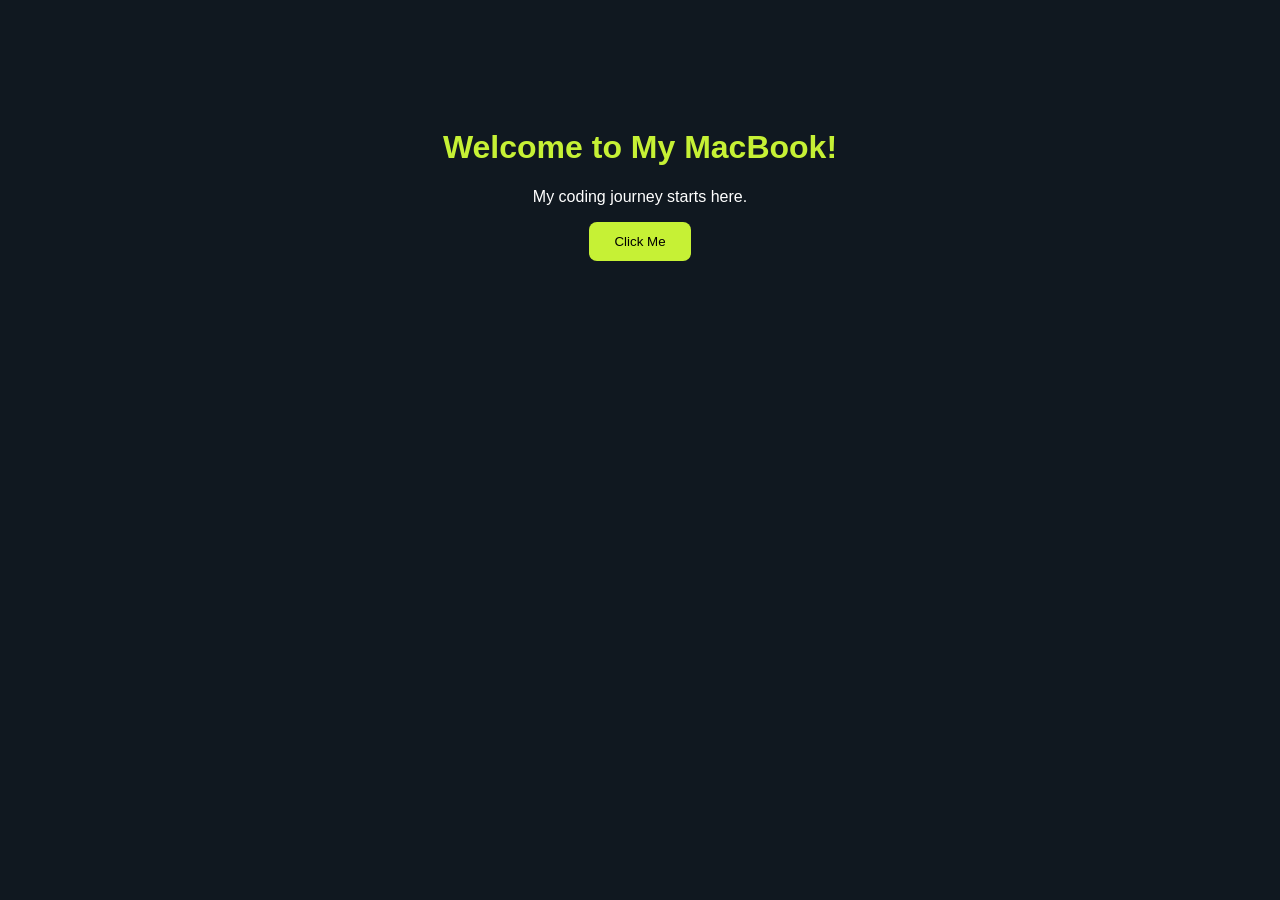
==== index.html @ 46c28837 "initial commit" ====
<!DOCTYPE html>
<html lang="en">
<head>
    <meta charset="UTF-8">
    <meta name="viewport" content="width=device-width, initial-scale=1.0">
    <title>My First Website</title>
    <link rel="stylesheet" href="style.css">
</head>
<body>

    <h1>Welcome to My MacBook!</h1>
    <p>My coding journey starts here.</p>

    <button onclick="showMessage()">Click Me</button>

    <script src="script.js"></script>
</body>
</html>
---- style.css ----
body {
    background-color: #101820;
    color: white;
    text-align: center;
    font-family: Arial, sans-serif;
    padding-top: 100px;
}

h1 {
    color: #C6F135;
}

button {
    background: #C6F135;
    padding: 12px 25px;
    border: none;
    border-radius: 8px;
    cursor: pointer;
}
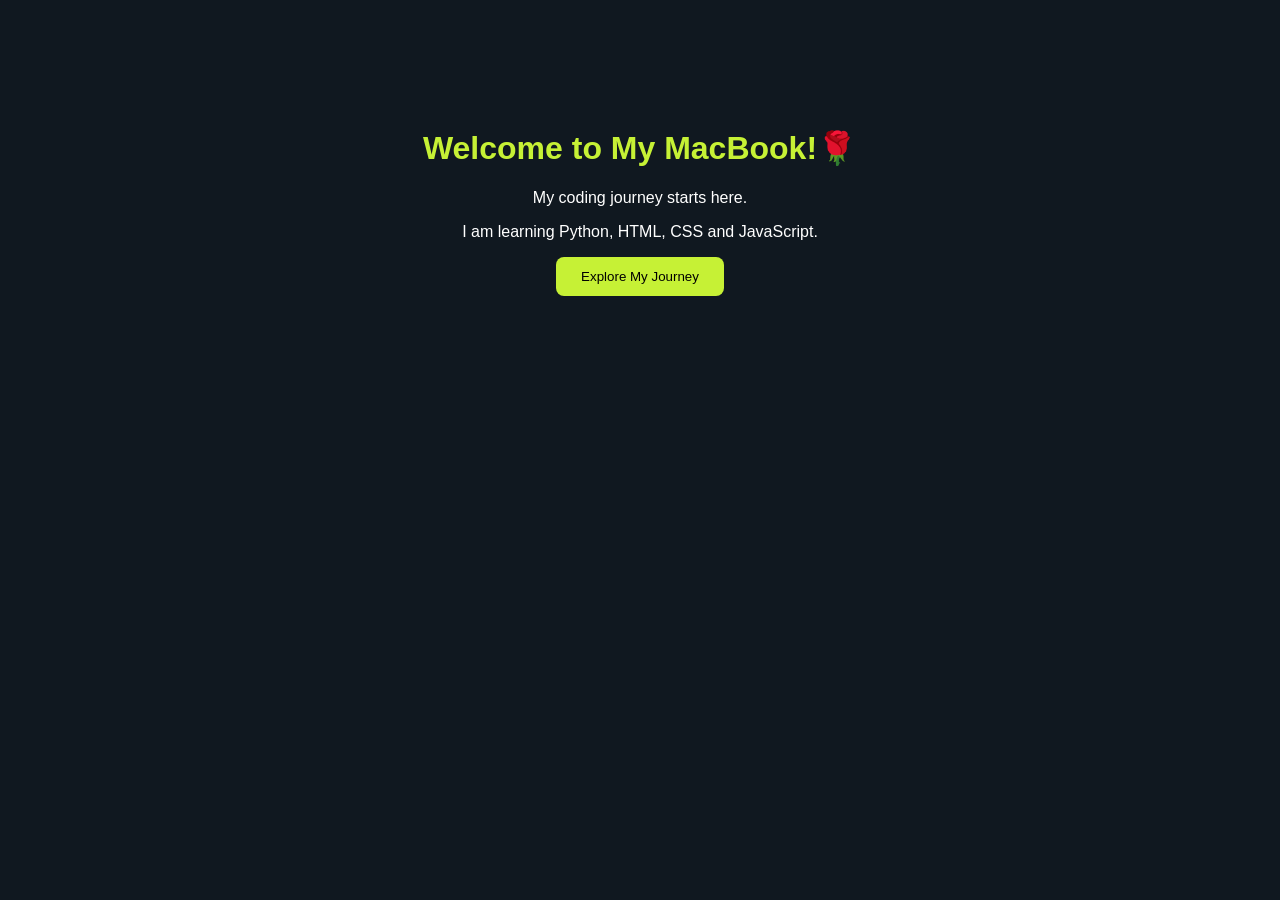
==== commit 2055ba85: "Updated my first website" ====
--- a/index.html
+++ b/index.html
@@ -8,10 +8,10 @@
 </head>
 <body>
 
-    <h1>Welcome to My MacBook!</h1>
+    <h1>Welcome to My MacBook!🌹</h1>
     <p>My coding journey starts here.</p>
-
-    <button onclick="showMessage()">Click Me</button>
+    <p>I am learning Python, HTML, CSS and JavaScript.</p>
+    <button onclick="showMessage()">Explore My Journey</button>
 
     <script src="script.js"></script>
 </body>
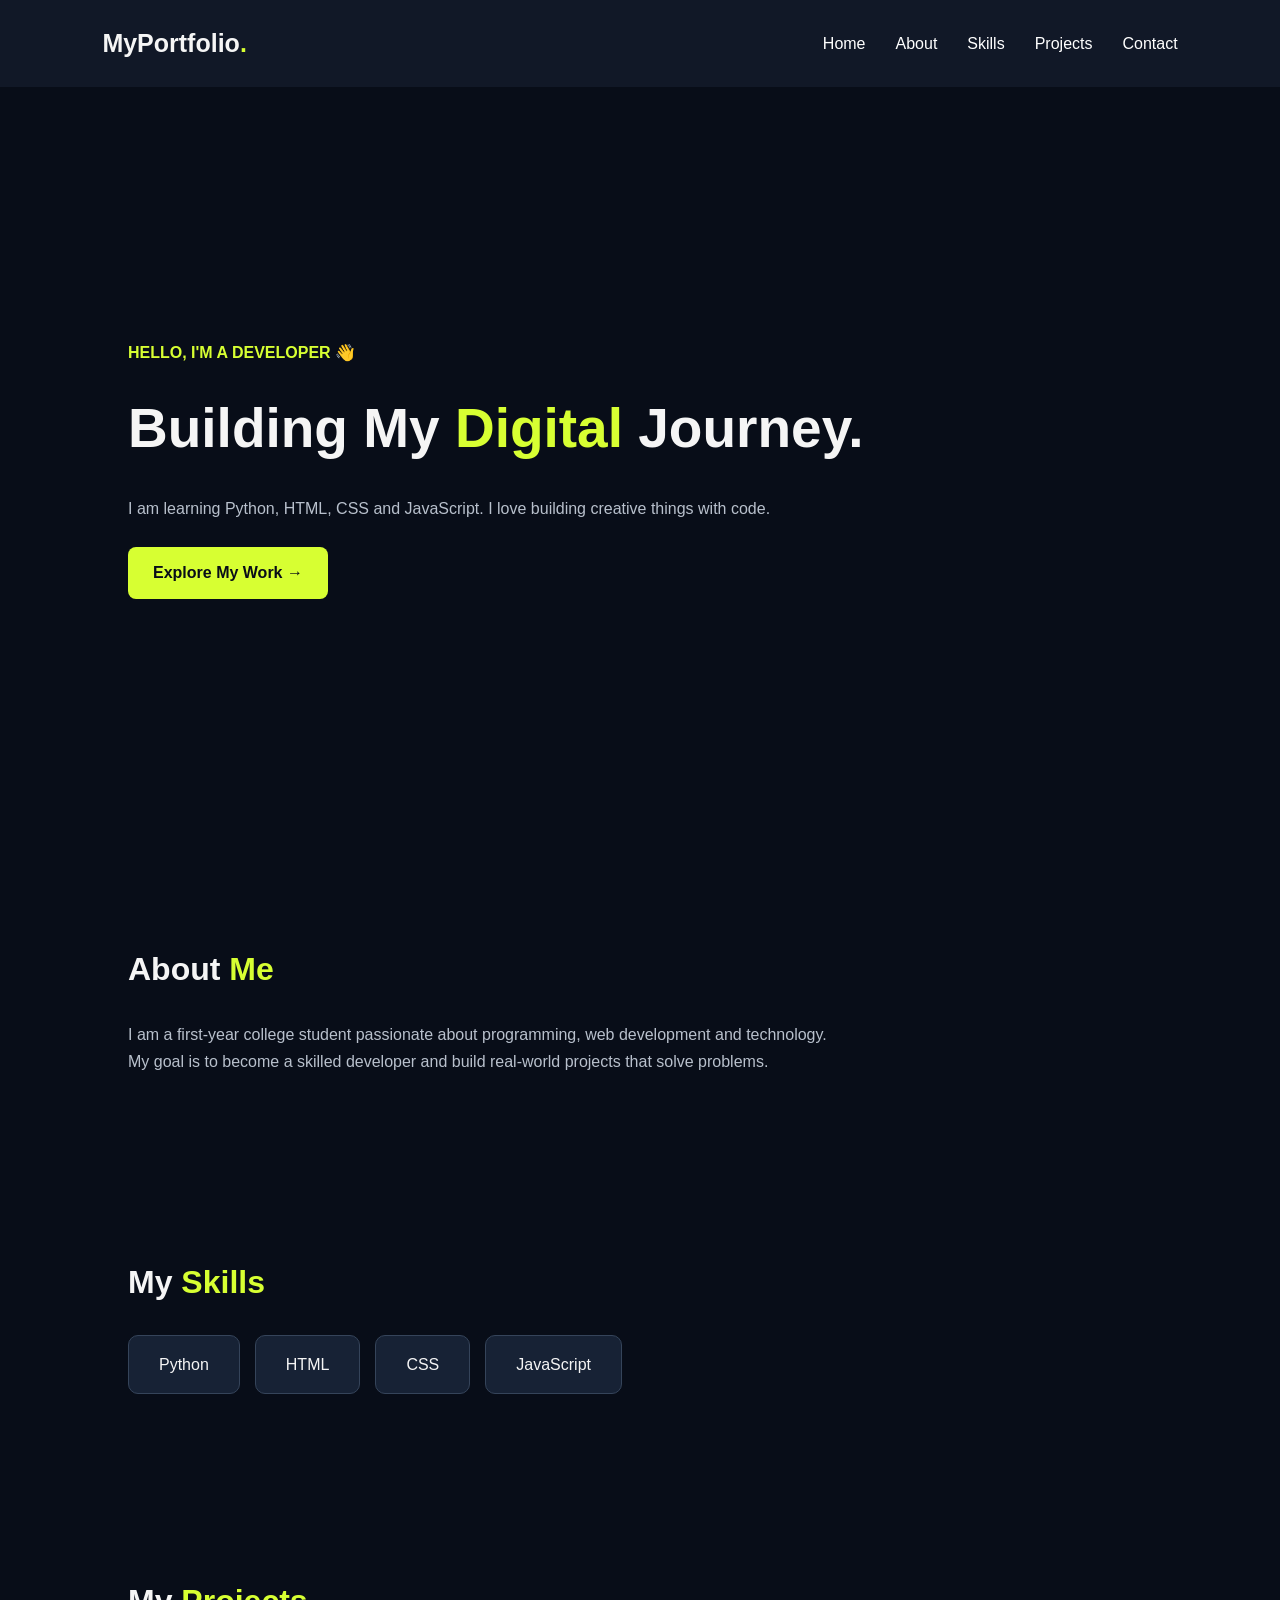
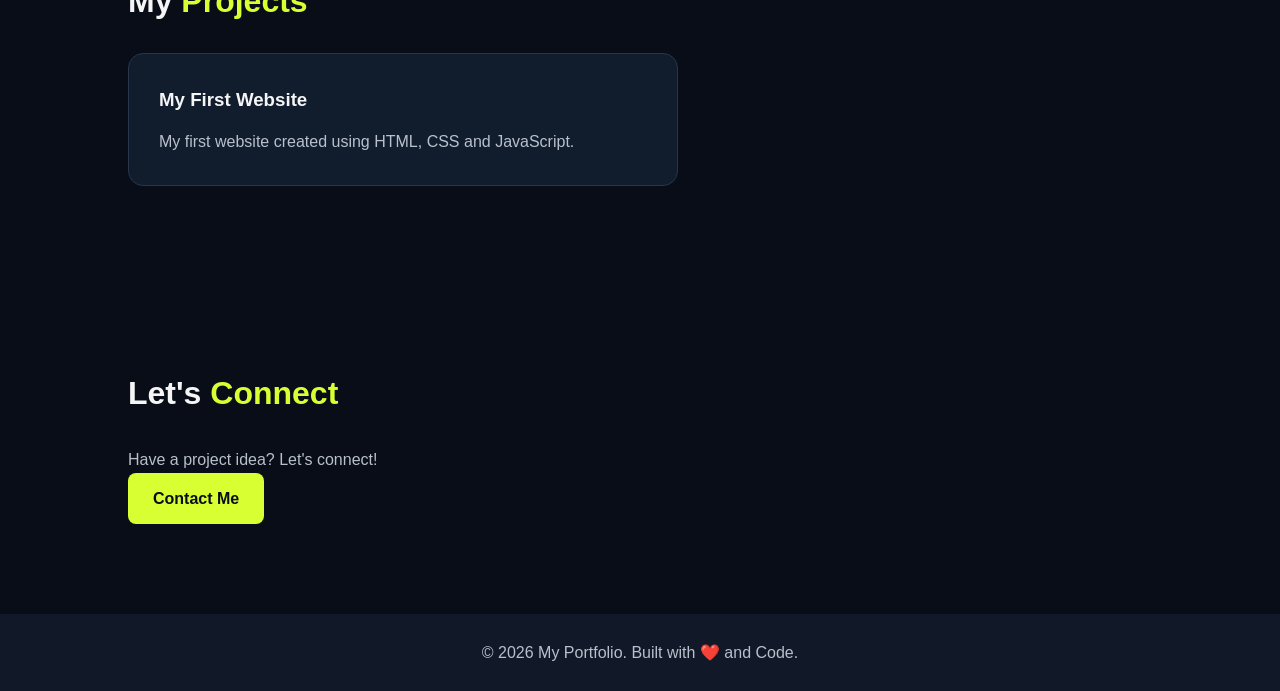
==== commit 094a36fb: "Updated About section" ====
--- a/index.html
+++ b/index.html
@@ -1,18 +1,147 @@
 <!DOCTYPE html>
+
 <html lang="en">
+
 <head>
+
     <meta charset="UTF-8">
+
     <meta name="viewport" content="width=device-width, initial-scale=1.0">
-    <title>My First Website</title>
+
+    <title>My Developer Portfolio</title>
+
     <link rel="stylesheet" href="style.css">
+
 </head>
+
 <body>
 
-    <h1>Welcome to My MacBook!🌹</h1>
-    <p>My coding journey starts here.</p>
-    <p>I am learning Python, HTML, CSS and JavaScript.</p>
-    <button onclick="showMessage()">Explore My Journey</button>
+    <!-- Navbar -->
+
+    <nav class="navbar">
+
+        <div class="logo">MyPortfolio<span>.</span></div>
+
+        <ul class="nav-links">
+
+            <li><a href="#home">Home</a></li>
+
+            <li><a href="#about">About</a></li>
+
+            <li><a href="#skills">Skills</a></li>
+
+            <li><a href="#projects">Projects</a></li>
+
+            <li><a href="#contact">Contact</a></li>
+
+        </ul>
+
+    </nav>
+
+    <!-- Hero Section -->
+
+    <section id="home" class="hero">
+
+        <p class="intro">HELLO, I'M A DEVELOPER 👋</p>
+
+        <h1>
+
+            Building My <span>Digital</span> Journey.
+
+        </h1>
+
+        <p class="description">
+
+            I am learning Python, HTML, CSS and JavaScript.
+
+            I love building creative things with code.
+
+        </p>
+
+        <a href="#projects" class="btn">
+
+            Explore My Work →
+
+        </a>
+
+    </section>
+
+    <!-- About Section -->
+
+    <section id="about" class="section">
+
+        <h2>About <span>Me</span></h2>
+
+    <p>
+    I am a first-year college student passionate about
+    programming, web development and technology.
+
+    My goal is to become a skilled developer and build
+    real-world projects that solve problems.
+    </p>
+
+    </section>
+
+    <!-- Skills Section -->
+
+    <section id="skills" class="section">
+
+        <h2>My <span>Skills</span></h2>
+
+        <div class="skills">
+
+            <div>Python</div>
+
+            <div>HTML</div>
+
+            <div>CSS</div>
+
+            <div>JavaScript</div>
+
+        </div>
+
+    </section>
+
+    <!-- Projects Section -->
+
+    <section id="projects" class="section">
+
+        <h2>My <span>Projects</span></h2>
+
+        <div class="project-card">
+
+            <h3>My First Website</h3>
+
+            <p>My first website created using HTML, CSS and JavaScript.</p>
+
+        </div>
+
+    </section>
+
+    <!-- Contact Section -->
+
+    <section id="contact" class="section">
+
+        <h2>Let's <span>Connect</span></h2>
+
+        <p>Have a project idea? Let's connect!</p>
+
+        <a href="mailto:your-email@example.com" class="btn">
+
+            Contact Me
+
+        </a>
+
+    </section>
+
+    <footer>
+
+        <p>©️ 2026 My Portfolio. Built with ❤️ and Code.</p>
+
+    </footer>
 
     <script src="script.js"></script>
+
 </body>
+
 </html>
--- a/style.css
+++ b/style.css
@@ -1,19 +1,186 @@
-body {
-    background-color: #101820;
-    color: white;
-    text-align: center;
-    font-family: Arial, sans-serif;
-    padding-top: 100px;
+/* ===== BASIC RESET ===== */
+* {
+    margin: 0;
+    padding: 0;
+    box-sizing: border-box;
+    scroll-behavior: smooth;
 }
 
-h1 {
-    color: #C6F135;
+body {
+    font-family: Arial, sans-serif;
+    background: #080d18;
+    color: #f5f5f5;
+    line-height: 1.7;
 }
 
-button {
-    background: #C6F135;
+/* ===== NAVBAR ===== */
+.navbar {
+    display: flex;
+    justify-content: space-between;
+    align-items: center;
+    padding: 22px 8%;
+    background: #111827;
+    position: sticky;
+    top: 0;
+    z-index: 100;
+}
+
+.logo {
+    font-size: 25px;
+    font-weight: bold;
+}
+
+.logo span,
+h2 span,
+.hero h1 span {
+    color: #d7ff32;
+}
+
+.nav-links {
+    display: flex;
+    gap: 30px;
+    list-style: none;
+}
+
+.nav-links a {
+    color: white;
+    text-decoration: none;
+    transition: 0.3s;
+}
+
+.nav-links a:hover {
+    color: #d7ff32;
+}
+
+/* ===== HERO SECTION ===== */
+.hero {
+    min-height: 85vh;
+    display: flex;
+    flex-direction: column;
+    justify-content: center;
+    align-items: flex-start;
+    padding: 80px 10%;
+}
+
+.intro {
+    color: #d7ff32;
+    font-weight: bold;
+    margin-bottom: 15px;
+}
+
+.hero h1 {
+    font-size: 55px;
+    margin-bottom: 20px;
+}
+
+.description {
+    max-width: 650px;
+    color: #b8c0cc;
+    margin-bottom: 25px;
+}
+
+/* ===== BUTTON ===== */
+.btn {
+    display: inline-block;
+    background: #d7ff32;
+    color: #080d18;
     padding: 12px 25px;
-    border: none;
     border-radius: 8px;
-    cursor: pointer;
+    text-decoration: none;
+    font-weight: bold;
+    transition: 0.3s;
+}
+
+.btn:hover {
+    transform: translateY(-4px);
+    box-shadow: 0 5px 20px #d7ff3255;
+}
+
+/* ===== COMMON SECTIONS ===== */
+.section {
+    padding: 90px 10%;
+}
+
+.section h2 {
+    font-size: 32px;
+    margin-bottom: 25px;
+}
+
+.section p {
+    color: #b8c0cc;
+    max-width: 700px;
+}
+
+/* ===== SKILLS ===== */
+.skills {
+    display: flex;
+    flex-wrap: wrap;
+    gap: 15px;
+}
+
+.skills div {
+    background: #172235;
+    border: 1px solid #35445a;
+    padding: 15px 30px;
+    border-radius: 10px;
+    transition: 0.3s;
+}
+
+.skills div:hover {
+    border-color: #d7ff32;
+    transform: translateY(-5px);
+}
+
+/* ===== PROJECTS ===== */
+.project-card {
+    background: #111c2d;
+    border: 1px solid #27364a;
+    padding: 30px;
+    border-radius: 15px;
+    max-width: 550px;
+    transition: 0.3s;
+}
+
+.project-card:hover {
+    transform: translateY(-7px);
+    border-color: #d7ff32;
+}
+
+.project-card h3 {
+    margin-bottom: 12px;
+}
+
+/* ===== FOOTER ===== */
+footer {
+    text-align: center;
+    padding: 25px;
+    background: #111827;
+    color: #b8c0cc;
+}
+
+/* ===== RESPONSIVE DESIGN ===== */
+@media (max-width: 768px) {
+
+    .navbar {
+        flex-direction: column;
+        gap: 15px;
+    }
+
+    .nav-links {
+        gap: 15px;
+        flex-wrap: wrap;
+        justify-content: center;
+    }
+
+    .hero {
+        min-height: 70vh;
+    }
+
+    .hero h1 {
+        font-size: 36px;
+    }
+
+    .section {
+        padding: 60px 7%;
+    }
 }
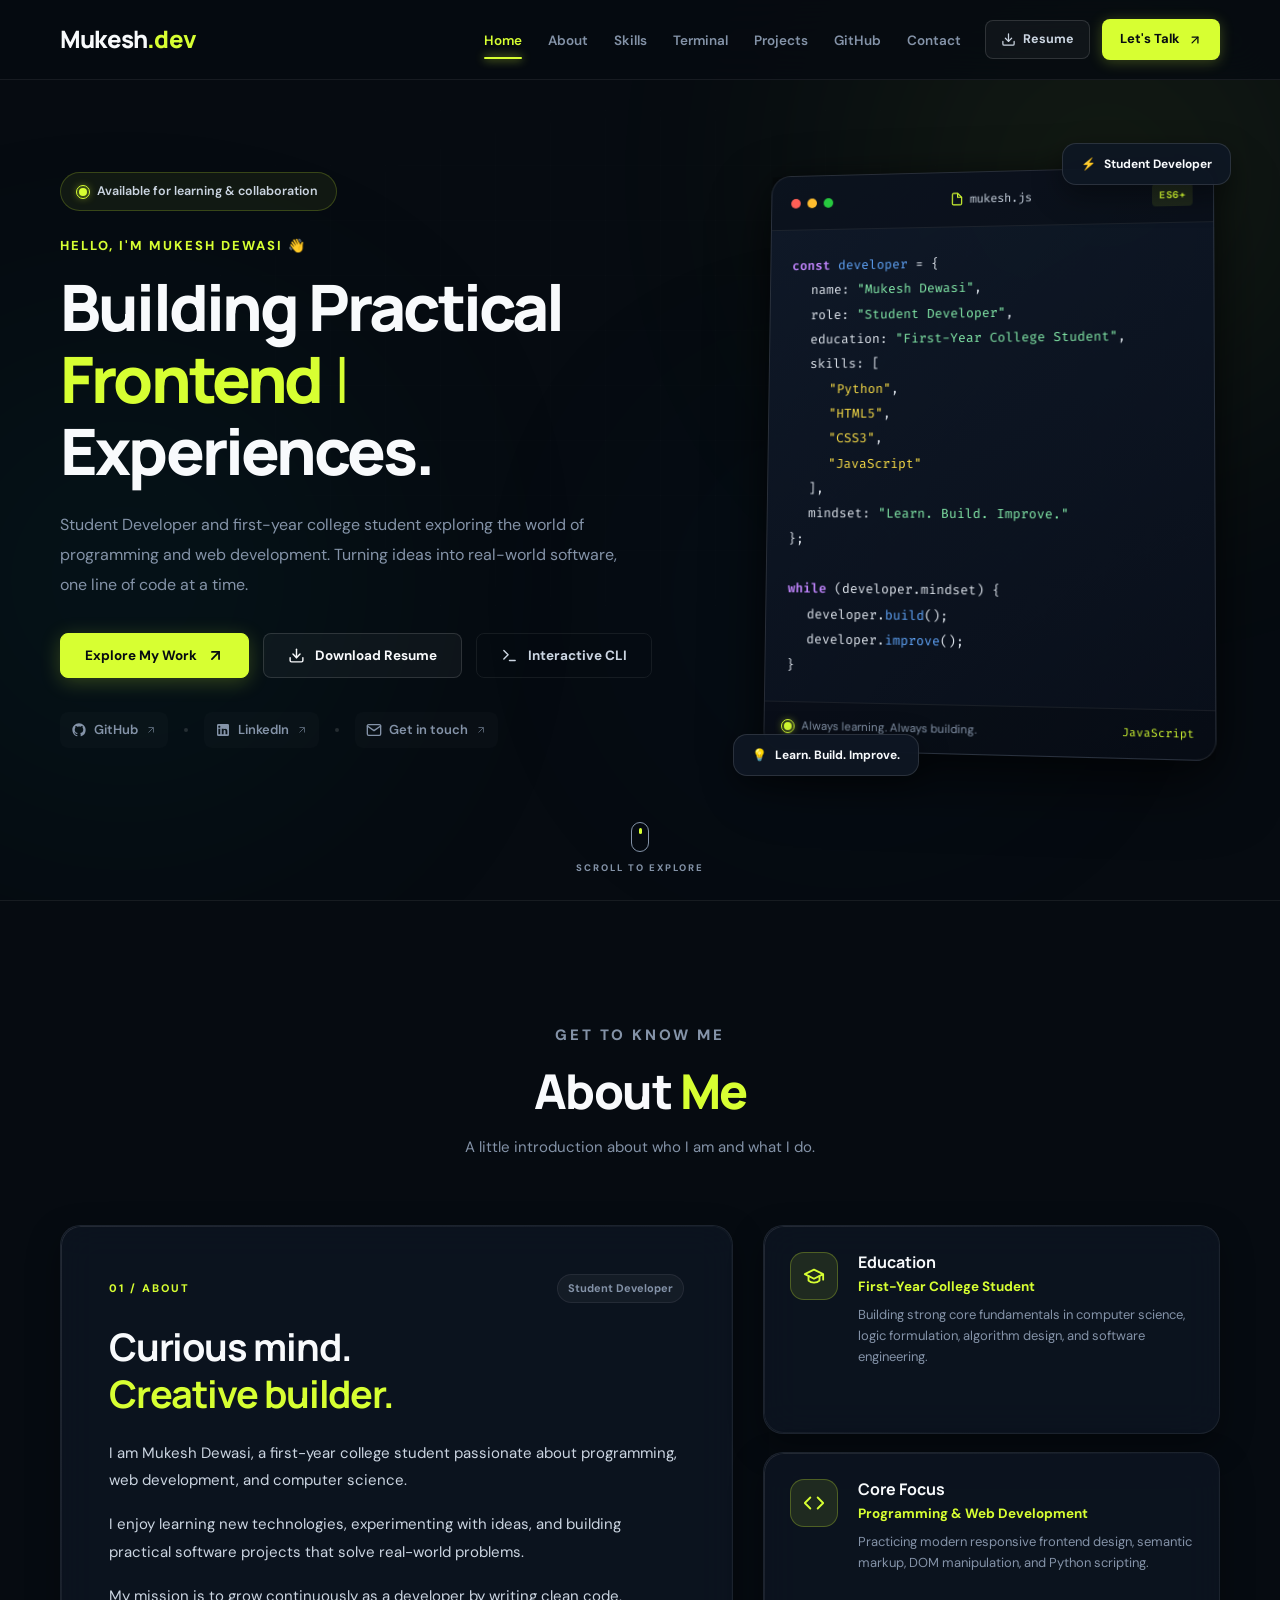
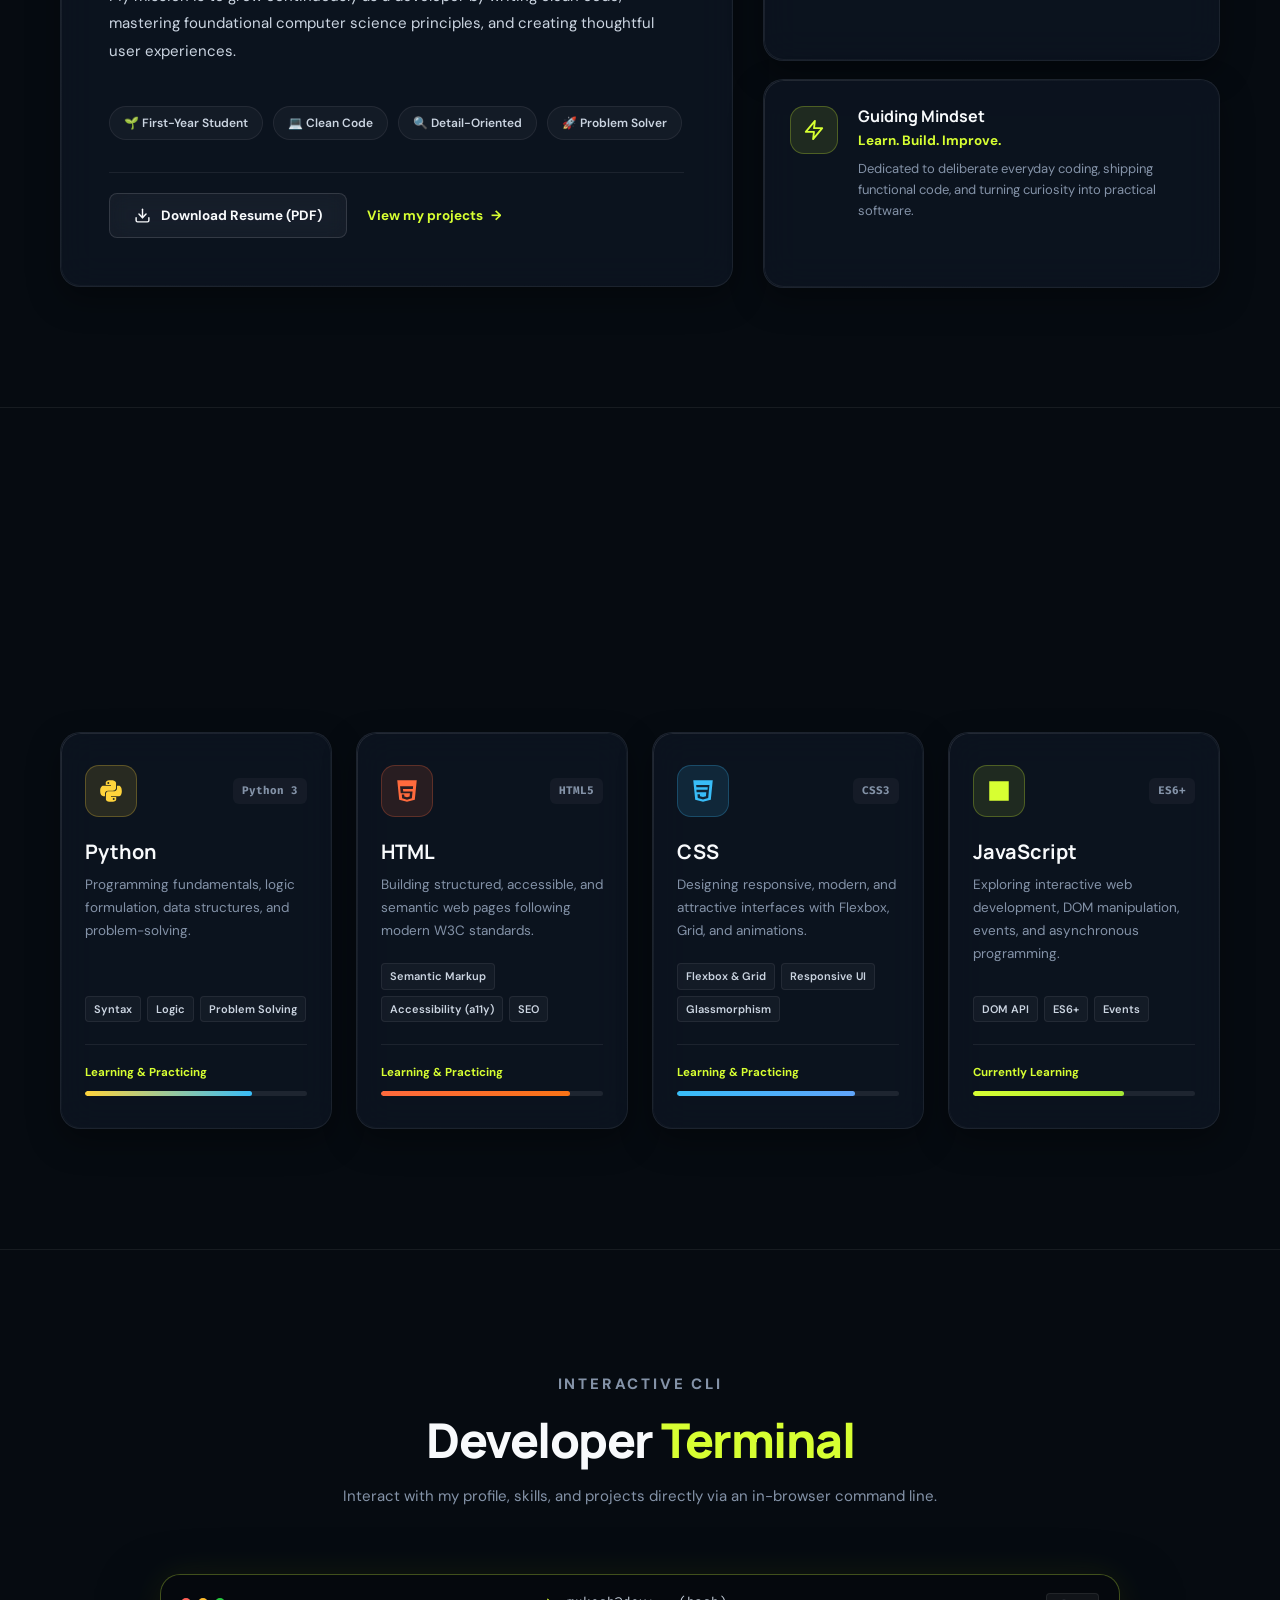
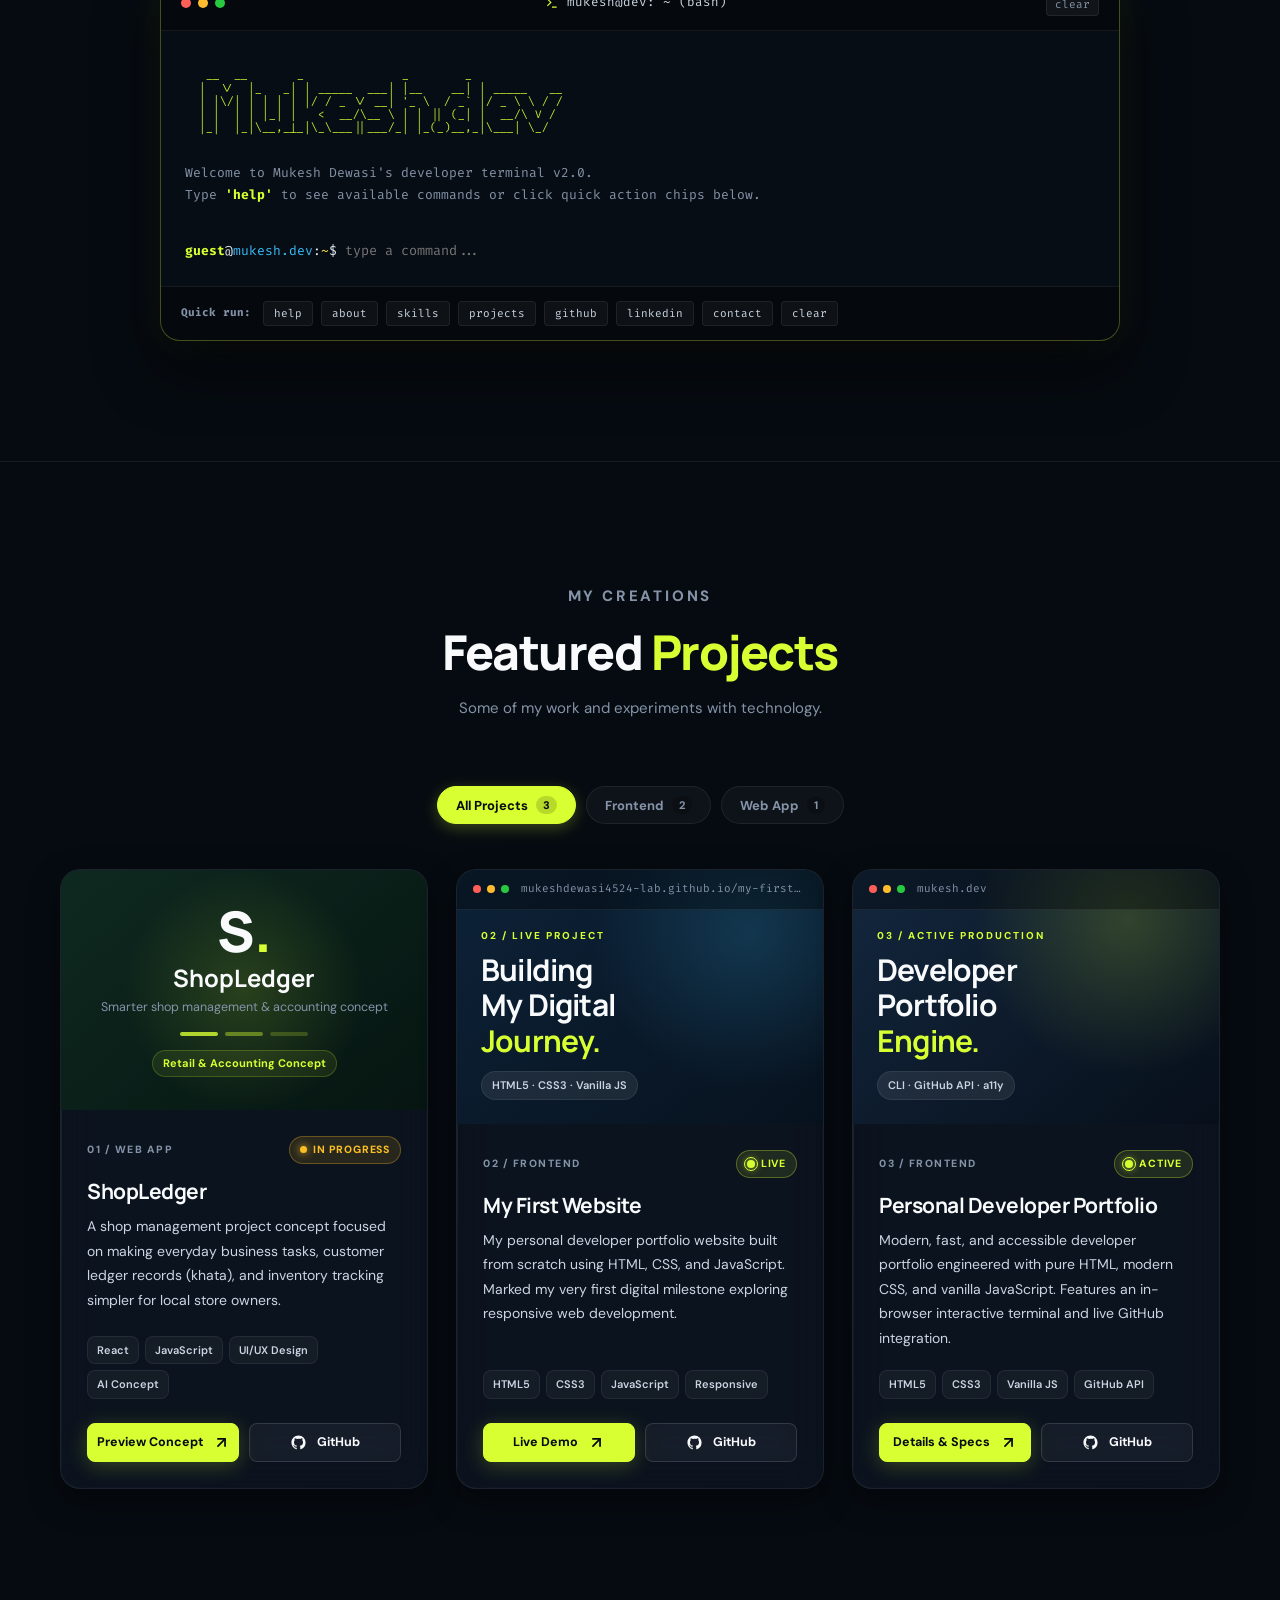
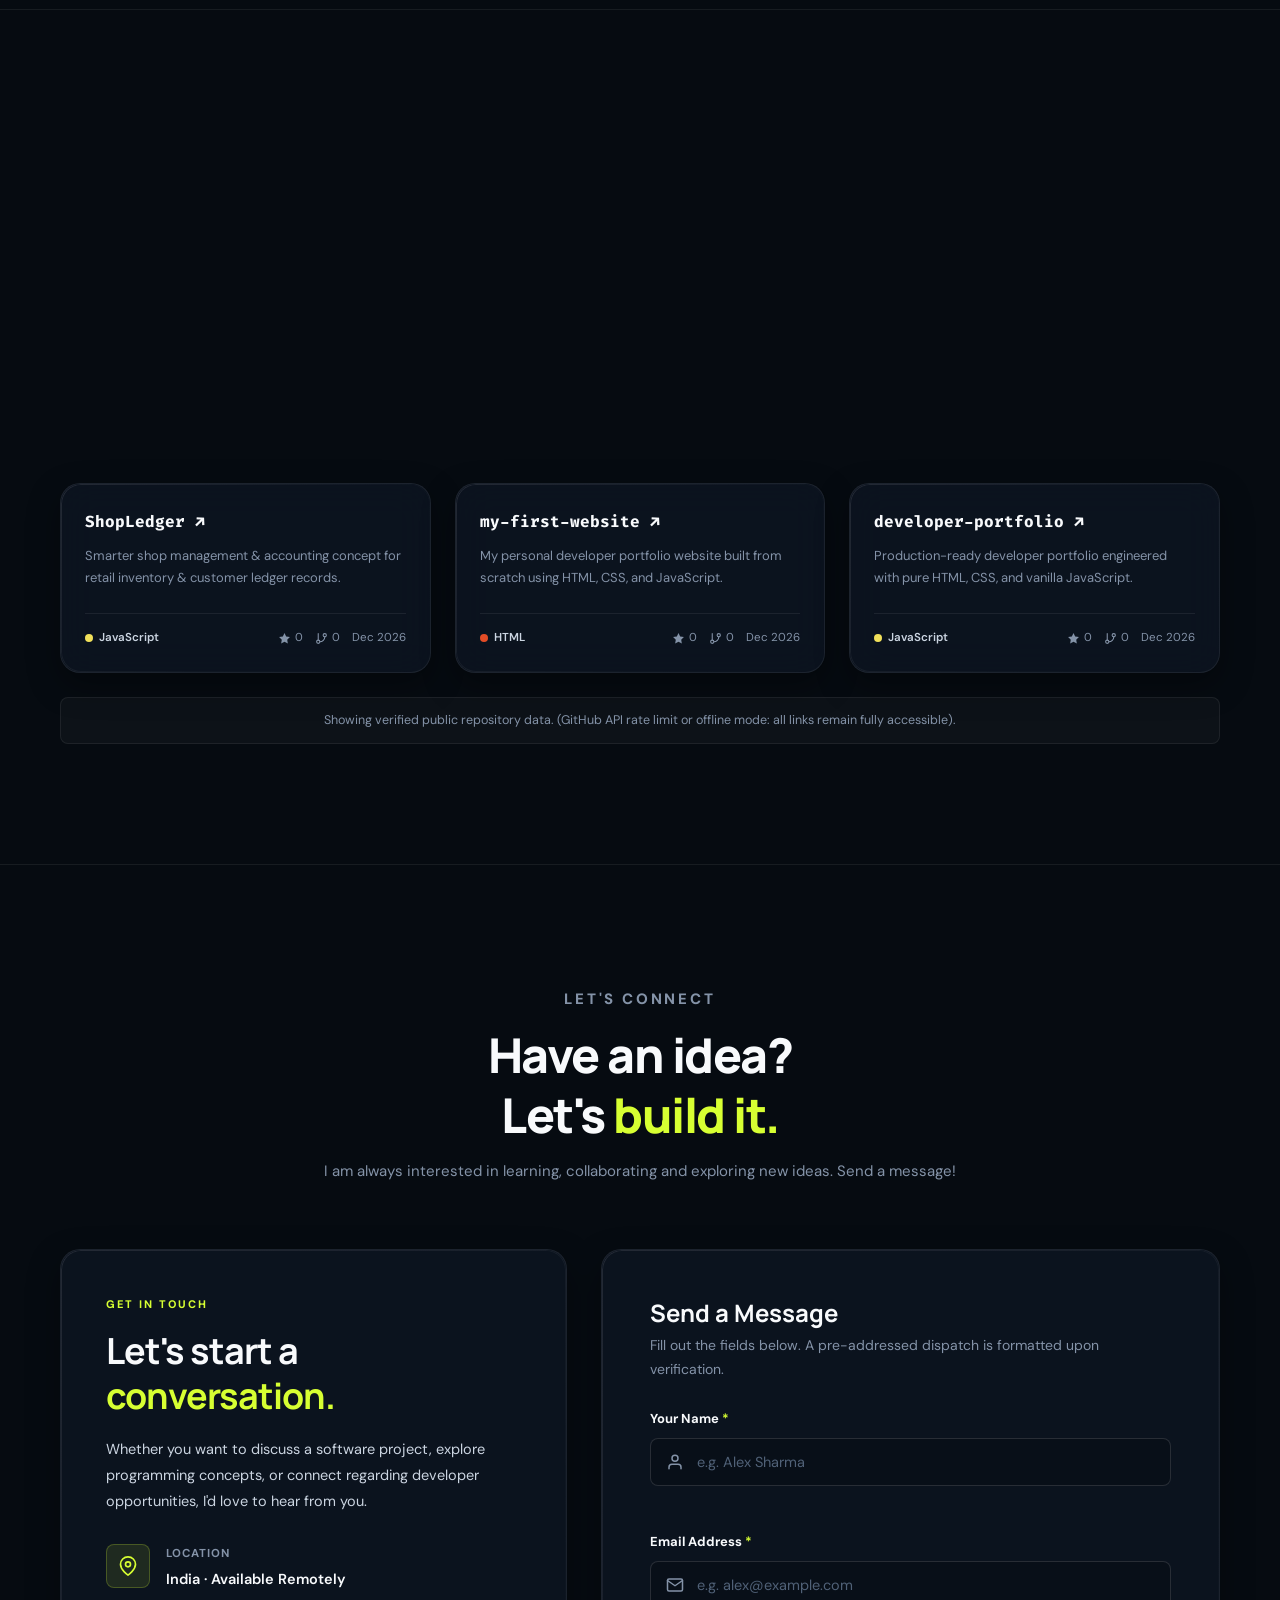
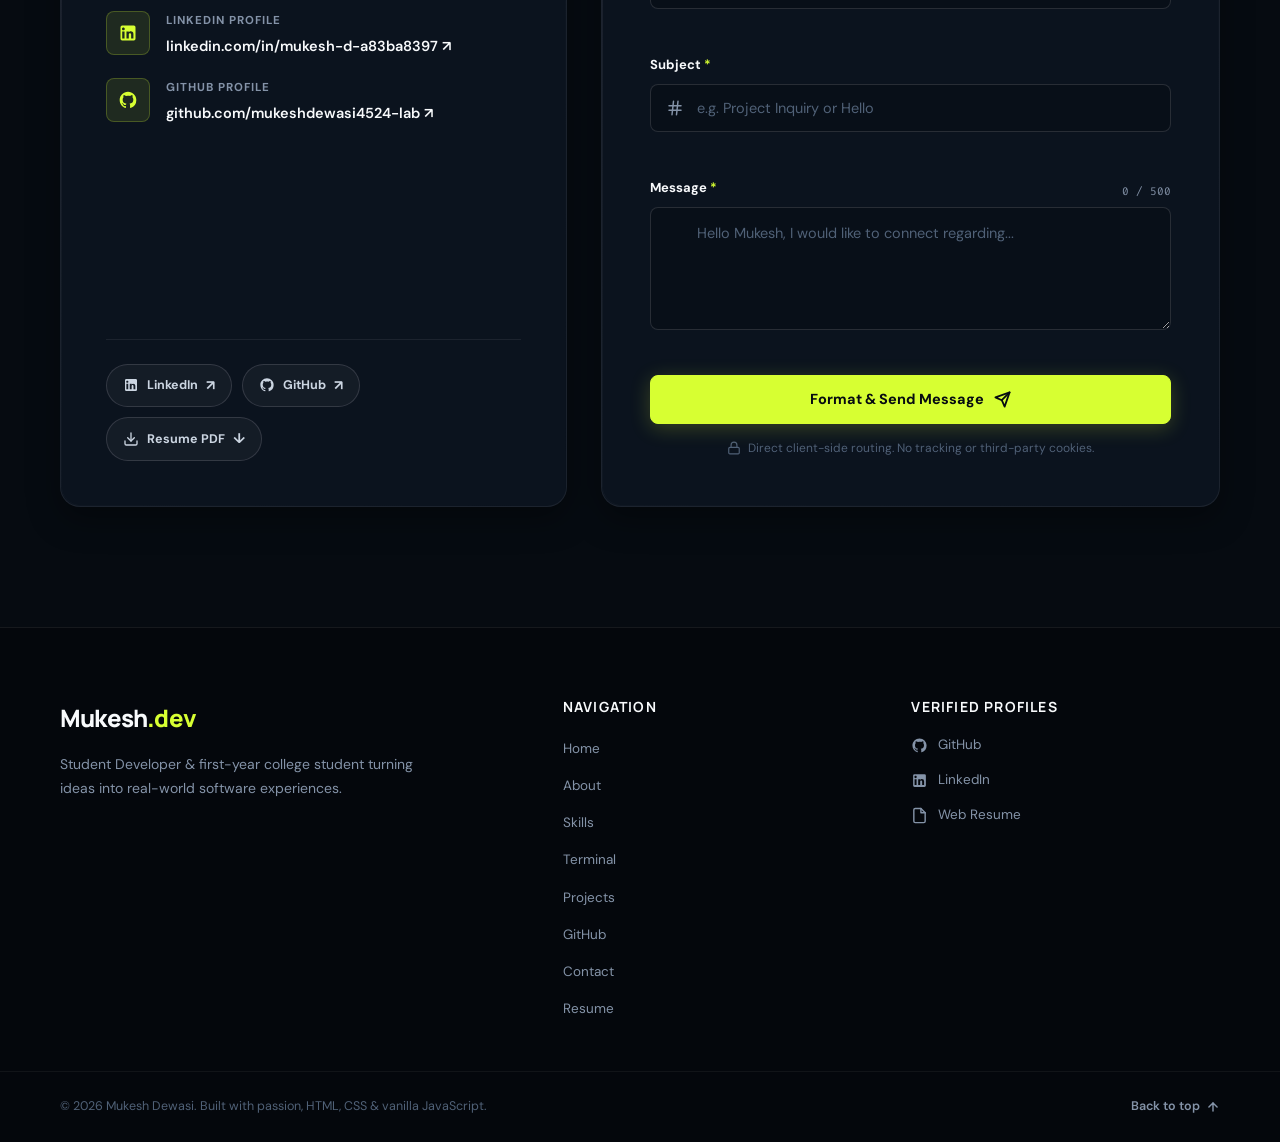
==== commit 543ee830: "Updated portfolio website" ====
--- a/index.html
+++ b/index.html
@@ -1,147 +1,1226 @@
 <!DOCTYPE html>
-
 <html lang="en">
-
 <head>
-
     <meta charset="UTF-8">
-
     <meta name="viewport" content="width=device-width, initial-scale=1.0">
 
-    <title>My Developer Portfolio</title>
-
+    <!-- SEO & Metadata -->
+    <title>Mukesh Dewasi | Student Developer Portfolio</title>
+    <meta name="description" content="Personal developer portfolio of Mukesh Dewasi - Student Developer & first-year college student building modern web applications with Python, HTML, CSS, and JavaScript.">
+    <meta name="keywords" content="Mukesh Dewasi, Student Developer, web developer, portfolio, Python, JavaScript, CSS, HTML, ShopLedger, frontend developer">
+    <meta name="author" content="Mukesh Dewasi">
+    <meta name="robots" content="index, follow">
+    <meta name="theme-color" content="#060b11">
+
+    <!-- Open Graph / Social Sharing -->
+    <meta property="og:type" content="website">
+    <meta property="og:url" content="https://mukeshdewasi4524-lab.github.io/my-first-website/">
+    <meta property="og:title" content="Mukesh Dewasi | Student Developer Portfolio">
+    <meta property="og:description" content="Student Developer & first-year college student exploring computer science and web development. Explore interactive terminal, projects, and skills.">
+    <meta property="og:site_name" content="Mukesh Dewasi Portfolio">
+
+    <!-- Twitter Card -->
+    <meta name="twitter:card" content="summary_large_image">
+    <meta name="twitter:title" content="Mukesh Dewasi | Student Developer Portfolio">
+    <meta name="twitter:description" content="Student Developer & first-year college student exploring computer science and web development. Explore interactive terminal, projects, and skills.">
+
+    <!-- Crisp SVG Terminal Favicon -->
+    <link rel="icon" type="image/svg+xml" href="data:image/svg+xml,%3Csvg xmlns='http://www.w3.org/2000/svg' viewBox='0 0 32 32'%3E%3Crect width='32' height='32' rx='8' fill='%23060b11'/%3E%3Cpath d='M9 11l5 5-5 5M16 21h7' stroke='%23d7ff32' stroke-width='2.5' stroke-linecap='round' stroke-linejoin='round'/%3E%3C/svg%3E">
+
+    <!-- Google Fonts: Manrope (Headings), DM Sans (Body), Fira Code (Terminal & Code) -->
+    <link rel="preconnect" href="https://fonts.googleapis.com">
+    <link rel="preconnect" href="https://fonts.gstatic.com" crossorigin>
+    <link href="https://fonts.googleapis.com/css2?family=DM+Sans:ital,opsz,wght@0,9..40,300;0,9..40,400;0,9..40,500;0,9..40,600;0,9..40,700;1,9..40,400&family=Fira+Code:wght@400;500;600&family=Manrope:wght@400;500;600;700;800&display=swap" rel="stylesheet">
+
+    <!-- Main Stylesheet -->
     <link rel="stylesheet" href="style.css">
-
 </head>
 
 <body>
-
-    <!-- Navbar -->
-
-    <nav class="navbar">
-
-        <div class="logo">MyPortfolio<span>.</span></div>
-
-        <ul class="nav-links">
-
-            <li><a href="#home">Home</a></li>
-
-            <li><a href="#about">About</a></li>
-
-            <li><a href="#skills">Skills</a></li>
-
-            <li><a href="#projects">Projects</a></li>
-
-            <li><a href="#contact">Contact</a></li>
-
-        </ul>
-
-    </nav>
-
-    <!-- Hero Section -->
-
-    <section id="home" class="hero">
-
-        <p class="intro">HELLO, I'M A DEVELOPER 👋</p>
-
-        <h1>
-
-            Building My <span>Digital</span> Journey.
-
-        </h1>
-
-        <p class="description">
-
-            I am learning Python, HTML, CSS and JavaScript.
-
-            I love building creative things with code.
-
-        </p>
-
-        <a href="#projects" class="btn">
-
-            Explore My Work →
-
-        </a>
-
-    </section>
-
-    <!-- About Section -->
-
-    <section id="about" class="section">
-
-        <h2>About <span>Me</span></h2>
-
-    <p>
-    I am a first-year college student passionate about
-    programming, web development and technology.
-
-    My goal is to become a skilled developer and build
-    real-world projects that solve problems.
-    </p>
-
-    </section>
-
-    <!-- Skills Section -->
-
-    <section id="skills" class="section">
-
-        <h2>My <span>Skills</span></h2>
-
-        <div class="skills">
-
-            <div>Python</div>
-
-            <div>HTML</div>
-
-            <div>CSS</div>
-
-            <div>JavaScript</div>
-
+    <!-- Accessibility Skip Link -->
+    <a href="#main" class="skip-link">Skip to main content</a>
+
+    <!-- Ambient Dark Forest/Navy Background Glows -->
+    <div class="ambient-background" aria-hidden="true">
+        <div class="background-glow glow-one"></div>
+        <div class="background-glow glow-two"></div>
+        <div class="background-glow glow-three"></div>
+        <div class="background-grid"></div>
+    </div>
+
+    <!-- Navigation Bar -->
+    <header class="navbar" id="navbar">
+        <div class="navbar-container">
+            <a href="#home" class="logo" aria-label="Mukesh Dewasi Portfolio Home">
+                <span class="logo-text">Mukesh</span><span class="logo-accent">.dev</span>
+            </a>
+
+            <!-- Mobile Hamburger Button -->
+            <button class="menu-toggle nav-toggle" id="menuToggle"
+                aria-label="Open navigation menu"
+                aria-expanded="false"
+                aria-controls="navLinks">
+                <span class="bar bar-1"></span>
+                <span class="bar bar-2"></span>
+                <span class="bar bar-3"></span>
+            </button>
+
+            <!-- Navigation Links -->
+            <nav id="mainNav" aria-label="Main Navigation">
+                <ul class="nav-links" id="navLinks">
+                    <li><a href="#home" class="nav-link active">Home</a></li>
+                    <li><a href="#about" class="nav-link">About</a></li>
+                    <li><a href="#skills" class="nav-link">Skills</a></li>
+                    <li><a href="#terminal" class="nav-link">Terminal</a></li>
+                    <li><a href="#projects" class="nav-link">Projects</a></li>
+                    <li><a href="#github" class="nav-link">GitHub</a></li>
+                    <li><a href="#contact" class="nav-link">Contact</a></li>
+                    <li class="mobile-nav-cta">
+                        <a href="resume.pdf" download="Mukesh_Dewasi_Resume.pdf" class="btn secondary-btn resume-mobile-btn">
+                            <svg class="icon" viewBox="0 0 24 24" fill="none" stroke="currentColor" stroke-width="2" stroke-linecap="round" stroke-linejoin="round" aria-hidden="true">
+                                <path d="M21 15v4a2 2 0 0 1-2 2H5a2 2 0 0 1-2-2v-4"></path>
+                                <polyline points="7 10 12 15 17 10"></polyline>
+                                <line x1="12" y1="15" x2="12" y2="3"></line>
+                            </svg>
+                            <span>Resume PDF</span>
+                        </a>
+                    </li>
+                </ul>
+            </nav>
+
+            <!-- Navbar Actions -->
+            <div class="navbar-actions">
+                <a href="resume.pdf" download="Mukesh_Dewasi_Resume.pdf" class="nav-resume-btn" aria-label="Download Resume (PDF)">
+                    <svg class="icon" viewBox="0 0 24 24" fill="none" stroke="currentColor" stroke-width="2" stroke-linecap="round" stroke-linejoin="round" aria-hidden="true">
+                        <path d="M21 15v4a2 2 0 0 1-2 2H5a2 2 0 0 1-2-2v-4"></path>
+                        <polyline points="7 10 12 15 17 10"></polyline>
+                        <line x1="12" y1="15" x2="12" y2="3"></line>
+                    </svg>
+                    <span>Resume</span>
+                </a>
+
+                <a href="#contact" class="nav-button">
+                    <span>Let's Talk</span>
+                    <svg class="arrow-icon" viewBox="0 0 24 24" fill="none" stroke="currentColor" stroke-width="2.2" stroke-linecap="round" stroke-linejoin="round" aria-hidden="true">
+                        <line x1="7" y1="17" x2="17" y2="7"></line>
+                        <polyline points="7 7 17 7 17 17"></polyline>
+                    </svg>
+                </a>
+            </div>
         </div>
-
-    </section>
-
-    <!-- Projects Section -->
-
-    <section id="projects" class="section">
-
-        <h2>My <span>Projects</span></h2>
-
-        <div class="project-card">
-
-            <h3>My First Website</h3>
-
-            <p>My first website created using HTML, CSS and JavaScript.</p>
-
+    </header>
+
+    <!-- Main Content -->
+    <main id="main">
+
+        <!-- ===== 1. HERO SECTION ===== -->
+        <section id="home" class="hero section-container" aria-label="Introduction">
+            <div class="hero-content reveal">
+
+                <!-- Availability Badge -->
+                <div class="availability">
+                    <span class="status-dot"></span>
+                    <span>Available for learning & collaboration</span>
+                </div>
+
+                <!-- Intro Greeting -->
+                <p class="intro">HELLO, I'M MUKESH DEWASI 👋</p>
+
+                <!-- Hero Title with Dynamic Typing Animation -->
+                <h1 class="hero-title">
+                    Building Practical <br>
+                    <span class="typed-wrapper">
+                        <span class="highlight" id="typedText">Software</span>
+                        <span class="typing-cursor" aria-hidden="true">|</span>
+                    </span>
+                    Experiences.
+                </h1>
+
+                <!-- Bio Description -->
+                <p class="description">
+                    Student Developer and first-year college student exploring the world of programming
+                    and web development. Turning ideas into real-world software, one line of code at a time.
+                </p>
+
+                <!-- Hero CTA Buttons -->
+                <div class="hero-buttons">
+                    <a href="#projects" class="btn primary-btn">
+                        <span>Explore My Work</span>
+                        <svg class="icon-arrow" viewBox="0 0 24 24" fill="none" stroke="currentColor" stroke-width="2.5" stroke-linecap="round" stroke-linejoin="round" aria-hidden="true">
+                            <line x1="7" y1="17" x2="17" y2="7"></line>
+                            <polyline points="7 7 17 7 17 17"></polyline>
+                        </svg>
+                    </a>
+
+                    <a href="resume.pdf" download="Mukesh_Dewasi_Resume.pdf" class="btn secondary-btn" aria-label="Download Mukesh's Resume in PDF format">
+                        <svg class="icon" viewBox="0 0 24 24" fill="none" stroke="currentColor" stroke-width="2" stroke-linecap="round" stroke-linejoin="round" aria-hidden="true">
+                            <path d="M21 15v4a2 2 0 0 1-2 2H5a2 2 0 0 1-2-2v-4"></path>
+                            <polyline points="7 10 12 15 17 10"></polyline>
+                            <line x1="12" y1="15" x2="12" y2="3"></line>
+                        </svg>
+                        <span>Download Resume</span>
+                    </a>
+
+                    <a href="#terminal" class="btn ghost-btn">
+                        <svg class="icon" viewBox="0 0 24 24" fill="none" stroke="currentColor" stroke-width="2" stroke-linecap="round" stroke-linejoin="round" aria-hidden="true">
+                            <polyline points="4 17 10 11 4 5"></polyline>
+                            <line x1="12" y1="19" x2="20" y2="19"></line>
+                        </svg>
+                        <span>Interactive CLI</span>
+                    </a>
+                </div>
+
+                <!-- Hero Social Links with Verified URLs -->
+                <div class="hero-socials">
+                    <a href="https://github.com/mukeshdewasi4524-lab"
+                       target="_blank" rel="noopener noreferrer"
+                       aria-label="Mukesh's GitHub Profile (opens in new tab)">
+                        <svg class="social-icon" viewBox="0 0 24 24" fill="currentColor" aria-hidden="true">
+                            <path fill-rule="evenodd" clip-rule="evenodd" d="M12 2C6.477 2 2 6.484 2 12.017c0 4.425 2.865 8.18 6.839 9.504.5.092.682-.217.682-.483 0-.237-.008-.868-.013-1.703-2.782.605-3.369-1.343-3.369-1.343-.454-1.158-1.11-1.466-1.11-1.466-.908-.62.069-.608.069-.608 1.003.07 1.53 1.032 1.53 1.032.892 1.53 2.341 1.088 2.91.832.092-.647.35-1.088.636-1.338-2.22-.253-4.555-1.113-4.555-4.951 0-1.093.39-1.988 1.029-2.688-.103-.253-.446-1.272.098-2.65 0 0 .84-.27 2.75 1.026A9.564 9.564 0 0112 6.844c.85.004 1.705.115 2.504.337 1.909-1.296 2.747-1.027 2.747-1.027.546 1.379.202 2.398.1 2.651.64.7 1.028 1.595 1.028 2.688 0 3.848-2.339 4.695-4.566 4.943.359.309.678.92.678 1.855 0 1.338-.012 2.419-.012 2.747 0 .268.18.58.688.482A10.019 10.019 0 0022 12.017C22 6.484 17.522 2 12 2z"></path>
+                        </svg>
+                        <span>GitHub</span>
+                        <svg class="external-icon" viewBox="0 0 24 24" fill="none" stroke="currentColor" stroke-width="2" aria-hidden="true"><line x1="7" y1="17" x2="17" y2="7"></line><polyline points="7 7 17 7 17 17"></polyline></svg>
+                    </a>
+
+                    <span class="social-separator" aria-hidden="true"></span>
+
+                    <a href="https://www.linkedin.com/in/mukesh-d-a83ba8397"
+                       target="_blank" rel="noopener noreferrer"
+                       aria-label="Mukesh's LinkedIn Profile (opens in new tab)">
+                        <svg class="social-icon" viewBox="0 0 24 24" fill="currentColor" aria-hidden="true">
+                            <path d="M19 3a2 2 0 0 1 2 2v14a2 2 0 0 1-2 2H5a2 2 0 0 1-2-2V5a2 2 0 0 1 2-2h14m-.5 15.5v-5.3a3.26 3.26 0 0 0-3.26-3.26c-.85 0-1.84.52-2.28 1.3v-1.11h-2.79v8.37h2.79v-4.93c0-.77.62-1.4 1.39-1.4a1.4 1.4 0 0 1 1.4 1.4v4.93h2.75M6.46 8.76c.92 0 1.66-.74 1.66-1.66 0-.91-.74-1.66-1.66-1.66s-1.66.75-1.66 1.66c0 .92.74 1.66 1.66 1.66m1.39 9.74v-8.37H5.07v8.37h2.78z"/>
+                        </svg>
+                        <span>LinkedIn</span>
+                        <svg class="external-icon" viewBox="0 0 24 24" fill="none" stroke="currentColor" stroke-width="2" aria-hidden="true"><line x1="7" y1="17" x2="17" y2="7"></line><polyline points="7 7 17 7 17 17"></polyline></svg>
+                    </a>
+
+                    <span class="social-separator" aria-hidden="true"></span>
+
+                    <a href="#contact" class="touch-link" aria-label="Jump to Contact section">
+                        <svg class="social-icon" viewBox="0 0 24 24" fill="none" stroke="currentColor" stroke-width="2" stroke-linecap="round" stroke-linejoin="round" aria-hidden="true">
+                            <path d="M4 4h16c1.1 0 2 .9 2 2v12c0 1.1-.9 2-2 2H4c-1.1 0-2-.9-2-2V6c0-1.1.9-2 2-2z"></path>
+                            <polyline points="22,6 12,13 2,6"></polyline>
+                        </svg>
+                        <span>Get in touch</span>
+                        <svg class="external-icon" viewBox="0 0 24 24" fill="none" stroke="currentColor" stroke-width="2" aria-hidden="true"><line x1="7" y1="17" x2="17" y2="7"></line><polyline points="7 7 17 7 17 17"></polyline></svg>
+                    </a>
+                </div>
+
+            </div>
+
+            <!-- Hero Interactive Code Window Visual -->
+            <div class="hero-visual reveal">
+                <div class="visual-card" id="codeCard">
+                    <div class="visual-top">
+                        <div class="window-dots" aria-hidden="true">
+                            <span class="dot dot-close"></span>
+                            <span class="dot dot-minimize"></span>
+                            <span class="dot dot-expand"></span>
+                        </div>
+                        <div class="tab-indicator">
+                            <svg class="file-icon" viewBox="0 0 24 24" fill="none" stroke="currentColor" stroke-width="2" aria-hidden="true">
+                                <path d="M13 2H6a2 2 0 0 0-2 2v16a2 2 0 0 0 2 2h12a2 2 0 0 0 2-2V9z"></path>
+                                <polyline points="13 2 13 9 20 9"></polyline>
+                            </svg>
+                            <span>mukesh.js</span>
+                        </div>
+                        <span class="badge-js">ES6+</span>
+                    </div>
+
+                    <div class="code-content" tabindex="0" role="region" aria-label="Code snippet describing developer profile">
+                        <p><span class="code-purple">const</span> <span class="code-blue">developer</span> = {</p>
+                        <p class="indent">
+                            name: <span class="code-green">"Mukesh Dewasi"</span>,
+                        </p>
+                        <p class="indent">
+                            role: <span class="code-green">"Student Developer"</span>,
+                        </p>
+                        <p class="indent">
+                            education: <span class="code-green">"First-Year College Student"</span>,
+                        </p>
+                        <p class="indent">
+                            skills: [
+                        </p>
+                        <p class="indent double">
+                            <span class="code-yellow">"Python"</span>,
+                        </p>
+                        <p class="indent double">
+                            <span class="code-yellow">"HTML5"</span>,
+                        </p>
+                        <p class="indent double">
+                            <span class="code-yellow">"CSS3"</span>,
+                        </p>
+                        <p class="indent double">
+                            <span class="code-yellow">"JavaScript"</span>
+                        </p>
+                        <p class="indent">],</p>
+                        <p class="indent">
+                            mindset: <span class="code-green">"Learn. Build. Improve."</span>
+                        </p>
+                        <p>};</p>
+                        <br>
+                        <p>
+                            <span class="code-purple">while</span>
+                            (developer.mindset) {
+                        </p>
+                        <p class="indent">
+                            developer.<span class="code-blue">build</span>();
+                        </p>
+                        <p class="indent">
+                            developer.<span class="code-blue">improve</span>();
+                        </p>
+                        <p>}</p>
+                    </div>
+
+                    <div class="visual-footer">
+                        <span class="status-dot"></span>
+                        <span>Always learning. Always building.</span>
+                        <span class="code-lang-tag">JavaScript</span>
+                    </div>
+                </div>
+
+                <!-- Floating Badges -->
+                <div class="floating-tag tag-top">
+                    <span class="tag-icon">⚡</span>
+                    <span>Student Developer</span>
+                </div>
+                <div class="floating-tag tag-bottom">
+                    <span class="tag-icon">💡</span>
+                    <span>Learn. Build. Improve.</span>
+                </div>
+            </div>
+
+            <!-- Scroll Indicator -->
+            <a href="#about" class="scroll-indicator" aria-label="Scroll down to About section">
+                <span class="mouse-icon">
+                    <span class="wheel"></span>
+                </span>
+                <span class="scroll-text">SCROLL TO EXPLORE</span>
+            </a>
+        </section>
+
+        <!-- ===== 2. ABOUT SECTION ===== -->
+        <section id="about" class="section-container section" aria-label="About Mukesh Dewasi">
+
+            <div class="section-heading reveal">
+                <p class="section-label">GET TO KNOW ME</p>
+                <h2>About <span>Me</span></h2>
+                <p>A little introduction about who I am and what I do.</p>
+            </div>
+
+            <div class="about-grid">
+
+                <!-- Main Bio Glass Card -->
+                <article class="about-main glass-card reveal">
+                    <div class="card-header-line">
+                        <span class="card-number">01 / ABOUT</span>
+                        <span class="badge-status">Student Developer</span>
+                    </div>
+
+                    <h3>Curious mind.<br>
+                        <span>Creative builder.</span>
+                    </h3>
+
+                    <p>
+                        I am Mukesh Dewasi, a first-year college student passionate about
+                        programming, web development, and computer science.
+                    </p>
+
+                    <p>
+                        I enjoy learning new technologies, experimenting with ideas, and building
+                        practical software projects that solve real-world problems.
+                    </p>
+
+                    <p>
+                        My mission is to grow continuously as a developer by writing clean code,
+                        mastering foundational computer science principles, and creating thoughtful user experiences.
+                    </p>
+
+                    <div class="about-tags">
+                        <span class="tag-pill">🌱 First-Year Student</span>
+                        <span class="tag-pill">💻 Clean Code</span>
+                        <span class="tag-pill">🔍 Detail-Oriented</span>
+                        <span class="tag-pill">🚀 Problem Solver</span>
+                    </div>
+
+                    <div class="about-actions">
+                        <a href="resume.pdf" download="Mukesh_Dewasi_Resume.pdf" class="btn secondary-btn" aria-label="Download Mukesh's Resume (PDF)">
+                            <svg class="icon" viewBox="0 0 24 24" fill="none" stroke="currentColor" stroke-width="2" stroke-linecap="round" stroke-linejoin="round" aria-hidden="true">
+                                <path d="M21 15v4a2 2 0 0 1-2 2H5a2 2 0 0 1-2-2v-4"></path>
+                                <polyline points="7 10 12 15 17 10"></polyline>
+                                <line x1="12" y1="15" x2="12" y2="3"></line>
+                            </svg>
+                            <span>Download Resume (PDF)</span>
+                        </a>
+                        <a href="#projects" class="btn text-link">
+                            <span>View my projects</span>
+                            <span class="arrow">→</span>
+                        </a>
+                    </div>
+                </article>
+
+                <!-- Side Highlights Stack -->
+                <div class="about-side">
+
+                    <div class="info-card glass-card reveal">
+                        <div class="info-icon" aria-hidden="true">
+                            <svg viewBox="0 0 24 24" fill="none" stroke="currentColor" stroke-width="2" stroke-linecap="round" stroke-linejoin="round">
+                                <path d="M22 10v6M2 10l10-5 10 5-10 5z"></path>
+                                <path d="M6 12v5c3 3 9 3 12 0v-5"></path>
+                            </svg>
+                        </div>
+                        <div class="info-text">
+                            <h4>Education</h4>
+                            <p class="info-highlight">First-Year College Student</p>
+                            <p class="info-desc">Building strong core fundamentals in computer science, logic formulation, algorithm design, and software engineering.</p>
+                        </div>
+                    </div>
+
+                    <div class="info-card glass-card reveal">
+                        <div class="info-icon" aria-hidden="true">
+                            <svg viewBox="0 0 24 24" fill="none" stroke="currentColor" stroke-width="2" stroke-linecap="round" stroke-linejoin="round">
+                                <polyline points="16 18 22 12 16 6"></polyline>
+                                <polyline points="8 6 2 12 8 18"></polyline>
+                            </svg>
+                        </div>
+                        <div class="info-text">
+                            <h4>Core Focus</h4>
+                            <p class="info-highlight">Programming & Web Development</p>
+                            <p class="info-desc">Practicing modern responsive frontend design, semantic markup, DOM manipulation, and Python scripting.</p>
+                        </div>
+                    </div>
+
+                    <div class="info-card glass-card reveal">
+                        <div class="info-icon" aria-hidden="true">
+                            <svg viewBox="0 0 24 24" fill="none" stroke="currentColor" stroke-width="2" stroke-linecap="round" stroke-linejoin="round">
+                                <polygon points="13 2 3 14 12 14 11 22 21 10 12 10 13 2"></polygon>
+                            </svg>
+                        </div>
+                        <div class="info-text">
+                            <h4>Guiding Mindset</h4>
+                            <p class="info-highlight">Learn. Build. Improve.</p>
+                            <p class="info-desc">Dedicated to deliberate everyday coding, shipping functional code, and turning curiosity into practical software.</p>
+                        </div>
+                    </div>
+
+                </div>
+            </div>
+        </section>
+
+        <!-- ===== 3. SKILLS SECTION ===== -->
+        <section id="skills" class="section-container section" aria-label="Technical Skills">
+
+            <div class="section-heading reveal">
+                <p class="section-label">WHAT I WORK WITH</p>
+                <h2>My <span>Skills</span></h2>
+                <p>Technologies I am learning and using in my journey.</p>
+            </div>
+
+            <div class="skills-grid">
+
+                <!-- Python -->
+                <article class="skill-card glass-card reveal">
+                    <div class="skill-card-top">
+                        <div class="skill-icon python-icon" aria-hidden="true">
+                            <svg viewBox="0 0 24 24" fill="currentColor">
+                                <path d="M11.91 2c-5.04 0-4.73 2.18-4.73 2.18l.01 2.27h4.81v.68H5.21S2 6.78 2 11.88c0 5.1 2.8 4.93 2.8 4.93h1.67v-2.35s-.09-2.8 2.76-2.8h4.74s2.68.04 2.68-2.61V4.65S17.06 2 11.91 2zM9.5 3.65a.9.9 0 1 1 0 1.8.9.9 0 0 1 0-1.8zm2.59 18.35c5.04 0 4.73-2.18 4.73-2.18l-.01-2.27h-4.81v-.68h6.79s3.21.35 3.21-4.75c0-5.1-2.8-4.93-2.8-4.93h-1.67v2.35s.09 2.8-2.76 2.8H9.99s-2.68-.04-2.68 2.61v4.4s-.41 2.65 4.78 2.65zm2.41-1.65a.9.9 0 1 1 0-1.8.9.9 0 0 1 0 1.8z"/>
+                            </svg>
+                        </div>
+                        <span class="skill-level-badge">Python 3</span>
+                    </div>
+                    <h3>Python</h3>
+                    <p>Programming fundamentals, logic formulation, data structures, and problem-solving.</p>
+                    <div class="skill-topics">
+                        <span>Syntax</span>
+                        <span>Logic</span>
+                        <span>Problem Solving</span>
+                    </div>
+                    <div class="skill-footer">
+                        <span class="skill-level">Learning & Practicing</span>
+                        <div class="skill-progress-bar" role="progressbar" aria-valuenow="75" aria-valuemin="0" aria-valuemax="100">
+                            <div class="skill-progress-fill python-fill"></div>
+                        </div>
+                    </div>
+                </article>
+
+                <!-- HTML5 -->
+                <article class="skill-card glass-card reveal">
+                    <div class="skill-card-top">
+                        <div class="skill-icon html-icon" aria-hidden="true">
+                            <svg viewBox="0 0 24 24" fill="currentColor">
+                                <path d="M3 2l1.8 18.1L12 22l7.2-1.9L21 2H3zm14.6 5.8l-.2 2.3H8.3l.2 2.3h8.6l-.6 6.3-4.5 1.3-4.5-1.3-.3-3.4h2.2l.2 1.7 2.4.7 2.4-.7.3-3H6.2l-.6-6.5h12z"/>
+                            </svg>
+                        </div>
+                        <span class="skill-level-badge">HTML5</span>
+                    </div>
+                    <h3>HTML</h3>
+                    <p>Building structured, accessible, and semantic web pages following modern W3C standards.</p>
+                    <div class="skill-topics">
+                        <span>Semantic Markup</span>
+                        <span>Accessibility (a11y)</span>
+                        <span>SEO</span>
+                    </div>
+                    <div class="skill-footer">
+                        <span class="skill-level">Learning & Practicing</span>
+                        <div class="skill-progress-bar" role="progressbar" aria-valuenow="85" aria-valuemin="0" aria-valuemax="100">
+                            <div class="skill-progress-fill html-fill"></div>
+                        </div>
+                    </div>
+                </article>
+
+                <!-- CSS3 -->
+                <article class="skill-card glass-card reveal">
+                    <div class="skill-card-top">
+                        <div class="skill-icon css-icon" aria-hidden="true">
+                            <svg viewBox="0 0 24 24" fill="currentColor">
+                                <path d="M3 2l1.8 18.1L12 22l7.2-1.9L21 2H3zm14.8 5.8l-1 10.7-4.8 1.4-4.8-1.4-.3-3.6h2.2l.2 1.9 2.7.8 2.7-.8.3-3.6H6.1l-.2-2.3h10.3l.2-2.3H5.9L5.7 6.4h12.3l-.2 1.4z"/>
+                            </svg>
+                        </div>
+                        <span class="skill-level-badge">CSS3</span>
+                    </div>
+                    <h3>CSS</h3>
+                    <p>Designing responsive, modern, and attractive interfaces with Flexbox, Grid, and animations.</p>
+                    <div class="skill-topics">
+                        <span>Flexbox & Grid</span>
+                        <span>Responsive UI</span>
+                        <span>Glassmorphism</span>
+                    </div>
+                    <div class="skill-footer">
+                        <span class="skill-level">Learning & Practicing</span>
+                        <div class="skill-progress-bar" role="progressbar" aria-valuenow="80" aria-valuemin="0" aria-valuemax="100">
+                            <div class="skill-progress-fill css-fill"></div>
+                        </div>
+                    </div>
+                </article>
+
+                <!-- JavaScript -->
+                <article class="skill-card glass-card reveal">
+                    <div class="skill-card-top">
+                        <div class="skill-icon js-icon" aria-hidden="true">
+                            <svg viewBox="0 0 24 24" fill="currentColor">
+                                <path d="M3 3h18v18H3V3zm13.7 13.9c.7 0 1.3-.2 1.7-.5.4-.3.6-.8.6-1.4 0-.4-.1-.7-.3-.9-.2-.3-.5-.5-.8-.7-.4-.2-.8-.4-1.4-.6-.7-.3-1.3-.6-1.7-.9-.4-.3-.7-.7-.9-1.1-.2-.4-.3-.9-.3-1.5 0-.8.3-1.5.8-2.1.5-.6 1.3-.9 2.3-.9.7 0 1.3.1 1.9.4.5.3.9.7 1.1 1.2l-1.6 1c-.2-.4-.4-.6-.7-.8-.3-.2-.6-.2-1-.2-.5 0-.8.1-1.1.4-.3.2-.4.6-.4.9 0 .3.1.6.3.8.2.2.5.4.8.6.4.2.9.4 1.5.6.8.3 1.4.6 1.9 1 .4.4.7.8.9 1.3.2.5.3 1.1.3 1.7 0 .9-.3 1.7-.9 2.3-.6.6-1.5.9-2.5.9-1 0-1.8-.2-2.4-.7-.6-.5-1-1.1-1.2-1.9l1.7-.8c.1.5.3.9.6 1.2.3.2.7.4 1.2.4zm-7.3.3c.3.5.7.7 1.2.7.5 0 .8-.2 1-.5.3-.3.4-.9.4-1.7V9.7H14v6.1c0 1.4-.3 2.4-1 3.1-.7.7-1.6 1-2.7 1-.9 0-1.7-.2-2.3-.7-.6-.5-.9-1.2-1-2l1.6-.8c.1.5.2.8.5 1z"/>
+                            </svg>
+                        </div>
+                        <span class="skill-level-badge">ES6+</span>
+                    </div>
+                    <h3>JavaScript</h3>
+                    <p>Exploring interactive web development, DOM manipulation, events, and asynchronous programming.</p>
+                    <div class="skill-topics">
+                        <span>DOM API</span>
+                        <span>ES6+</span>
+                        <span>Events</span>
+                    </div>
+                    <div class="skill-footer">
+                        <span class="skill-level">Currently Learning</span>
+                        <div class="skill-progress-bar" role="progressbar" aria-valuenow="68" aria-valuemin="0" aria-valuemax="100">
+                            <div class="skill-progress-fill js-fill"></div>
+                        </div>
+                    </div>
+                </article>
+
+            </div>
+        </section>
+
+        <!-- ===== 4. INTERACTIVE DEVELOPER TERMINAL SECTION ===== -->
+        <section id="terminal" class="section-container section" aria-label="Interactive Developer Terminal">
+
+            <div class="section-heading reveal">
+                <p class="section-label">INTERACTIVE CLI</p>
+                <h2>Developer <span>Terminal</span></h2>
+                <p>Interact with my profile, skills, and projects directly via an in-browser command line.</p>
+            </div>
+
+            <div class="terminal-wrapper reveal">
+                <div class="terminal-window" id="terminalWindow">
+                    <!-- Terminal Top Controls -->
+                    <div class="terminal-top">
+                        <div class="terminal-dots" aria-hidden="true">
+                            <span class="dot dot-close"></span>
+                            <span class="dot dot-minimize"></span>
+                            <span class="dot dot-expand"></span>
+                        </div>
+                        <div class="terminal-title">
+                            <svg class="terminal-icon" viewBox="0 0 24 24" fill="none" stroke="currentColor" stroke-width="2" aria-hidden="true">
+                                <polyline points="4 17 10 11 4 5"></polyline>
+                                <line x1="12" y1="19" x2="20" y2="19"></line>
+                            </svg>
+                            <span>mukesh@dev: ~ (bash)</span>
+                        </div>
+                        <div class="terminal-actions">
+                            <button type="button" class="term-btn" id="terminalClearBtn" title="Clear terminal">clear</button>
+                        </div>
+                    </div>
+
+                    <!-- Terminal Output History Area -->
+                    <div class="terminal-body" id="terminalBody" tabindex="0" role="region" aria-label="Terminal output log">
+                        <div class="terminal-welcome">
+                            <p class="term-ascii">
+   __  __       _              _        _            
+  |  \/  |_   _| | _____  ___| |__    __| | _____   __
+  | |\/| | | | | |/ / _ \/ __| '_ \  / _` |/ _ \ \ / /
+  | |  | | |_| |   <  __/\__ \ | | || (_| |  __/\ V / 
+  |_|  |_|\__,_|_|\_\___||___/_| |_(_)__,_|\___| \_/  
+                            </p>
+                            <p class="term-intro-text">
+                                Welcome to Mukesh Dewasi's developer terminal v2.0.<br>
+                                Type <span class="term-highlight">'help'</span> to see available commands or click quick action chips below.
+                            </p>
+                        </div>
+
+                        <!-- Rendered Command History -->
+                        <div class="terminal-history" id="terminalHistory"></div>
+
+                        <!-- Active Input Row -->
+                        <div class="terminal-prompt-row">
+                            <span class="terminal-prompt">
+                                <span class="prompt-user">guest</span>@<span class="prompt-host">mukesh.dev</span>:<span class="prompt-path">~</span>$
+                            </span>
+                            <input type="text"
+                                   id="terminalInput"
+                                   class="terminal-input"
+                                   autocomplete="off"
+                                   autocorrect="off"
+                                   autocapitalize="off"
+                                   spellcheck="false"
+                                   aria-label="Terminal command input"
+                                   placeholder="type a command...">
+                        </div>
+                    </div>
+
+                    <!-- Quick Command Chips for Easy Touch/Click Navigation -->
+                    <div class="terminal-quick-chips" aria-label="Suggested terminal commands">
+                        <span class="quick-chips-label">Quick run:</span>
+                        <button type="button" class="term-chip" data-cmd="help">help</button>
+                        <button type="button" class="term-chip" data-cmd="about">about</button>
+                        <button type="button" class="term-chip" data-cmd="skills">skills</button>
+                        <button type="button" class="term-chip" data-cmd="projects">projects</button>
+                        <button type="button" class="term-chip" data-cmd="github">github</button>
+                        <button type="button" class="term-chip" data-cmd="linkedin">linkedin</button>
+                        <button type="button" class="term-chip" data-cmd="contact">contact</button>
+                        <button type="button" class="term-chip" data-cmd="clear">clear</button>
+                    </div>
+                </div>
+            </div>
+
+        </section>
+
+        <!-- ===== 5. ADVANCED PROJECTS SHOWCASE ===== -->
+        <section id="projects" class="section-container section" aria-label="Featured Projects">
+
+            <div class="section-heading reveal">
+                <p class="section-label">MY CREATIONS</p>
+                <h2>Featured <span>Projects</span></h2>
+                <p>Some of my work and experiments with technology.</p>
+            </div>
+
+            <!-- Project Category Filter Pills -->
+            <div class="project-filters reveal" role="tablist" aria-label="Filter projects by category">
+                <button type="button" class="filter-btn active" data-filter="all" role="tab" aria-selected="true">
+                    <span>All Projects</span> <span class="filter-count">3</span>
+                </button>
+                <button type="button" class="filter-btn" data-filter="frontend" role="tab" aria-selected="false">
+                    <span>Frontend</span> <span class="filter-count">2</span>
+                </button>
+                <button type="button" class="filter-btn" data-filter="webapp" role="tab" aria-selected="false">
+                    <span>Web App</span> <span class="filter-count">1</span>
+                </button>
+            </div>
+
+            <!-- Projects Grid -->
+            <div class="projects-grid" id="projectsGrid">
+
+                <!-- Project 1: ShopLedger -->
+                <article class="project-card glass-card reveal" data-category="webapp" data-project-id="shopledger">
+                    <div class="project-preview preview-two">
+                        <div class="preview-symbol">S<span>.</span></div>
+                        <h3>ShopLedger</h3>
+                        <p>Smarter shop management & accounting concept</p>
+                        <div class="preview-lines" aria-hidden="true">
+                            <span></span><span></span><span></span>
+                        </div>
+                        <div class="preview-tag-concept">Retail & Accounting Concept</div>
+                    </div>
+
+                    <div class="project-details">
+                        <div class="project-meta">
+                            <span class="project-category">01 / WEB APP</span>
+                            <span class="project-status progress-status">
+                                <span class="status-pulse-amber"></span> IN PROGRESS
+                            </span>
+                        </div>
+
+                        <h3>ShopLedger</h3>
+
+                        <p>
+                            A shop management project concept focused on making everyday business tasks,
+                            customer ledger records (khata), and inventory tracking simpler for local store owners.
+                        </p>
+
+                        <div class="tech-tags">
+                            <span>React</span>
+                            <span>JavaScript</span>
+                            <span>UI/UX Design</span>
+                            <span>AI Concept</span>
+                        </div>
+
+                        <!-- Action Buttons -->
+                        <div class="project-card-actions">
+                            <button type="button"
+                                    class="btn primary-btn project-btn project-modal-trigger"
+                                    data-project="shopledger"
+                                    aria-haspopup="dialog"
+                                    aria-expanded="false">
+                                <span>Preview Concept</span>
+                                <svg class="icon-arrow" viewBox="0 0 24 24" fill="none" stroke="currentColor" stroke-width="2.5" stroke-linecap="round" stroke-linejoin="round" aria-hidden="true">
+                                    <line x1="7" y1="17" x2="17" y2="7"></line>
+                                    <polyline points="7 7 17 7 17 17"></polyline>
+                                </svg>
+                            </button>
+
+                            <a href="https://github.com/mukeshdewasi4524-lab"
+                               class="btn secondary-btn project-btn"
+                               target="_blank" rel="noopener noreferrer"
+                               aria-label="View ShopLedger repository on GitHub (opens in new tab)">
+                                <svg class="social-icon" viewBox="0 0 24 24" fill="currentColor" aria-hidden="true">
+                                    <path fill-rule="evenodd" clip-rule="evenodd" d="M12 2C6.477 2 2 6.484 2 12.017c0 4.425 2.865 8.18 6.839 9.504.5.092.682-.217.682-.483 0-.237-.008-.868-.013-1.703-2.782.605-3.369-1.343-3.369-1.343-.454-1.158-1.11-1.466-1.11-1.466-.908-.62.069-.608.069-.608 1.003.07 1.53 1.032 1.53 1.032.892 1.53 2.341 1.088 2.91.832.092-.647.35-1.088.636-1.338-2.22-.253-4.555-1.113-4.555-4.951 0-1.093.39-1.988 1.029-2.688-.103-.253-.446-1.272.098-2.65 0 0 .84-.27 2.75 1.026A9.564 9.564 0 0112 6.844c.85.004 1.705.115 2.504.337 1.909-1.296 2.747-1.027 2.747-1.027.546 1.379.202 2.398.1 2.651.64.7 1.028 1.595 1.028 2.688 0 3.848-2.339 4.695-4.566 4.943.359.309.678.92.678 1.855 0 1.338-.012 2.419-.012 2.747 0 .268.18.58.688.482A10.019 10.019 0 0022 12.017C22 6.484 17.522 2 12 2z"></path>
+                                </svg>
+                                <span>GitHub</span>
+                            </a>
+                        </div>
+                    </div>
+                </article>
+
+                <!-- Project 2: My First Website -->
+                <article class="project-card glass-card reveal" data-category="frontend" data-project-id="firstwebsite">
+                    <div class="project-preview preview-one">
+                        <div class="browser-bar">
+                            <div class="browser-dots" aria-hidden="true">
+                                <span></span><span></span><span></span>
+                            </div>
+                            <span class="browser-url">mukeshdewasi4524-lab.github.io/my-first-website/</span>
+                        </div>
+                        <div class="preview-content">
+                            <span class="preview-badge">02 / LIVE PROJECT</span>
+                            <h3>Building<br>My Digital<br><b>Journey.</b></h3>
+                            <div class="preview-meta-pill">HTML5 · CSS3 · Vanilla JS</div>
+                        </div>
+                    </div>
+
+                    <div class="project-details">
+                        <div class="project-meta">
+                            <span class="project-category">02 / FRONTEND</span>
+                            <span class="project-status status-live">
+                                <span class="status-dot"></span> LIVE
+                            </span>
+                        </div>
+
+                        <h3>My First Website</h3>
+
+                        <p>
+                            My personal developer portfolio website built from scratch using HTML,
+                            CSS, and JavaScript. Marked my very first digital milestone exploring responsive web development.
+                        </p>
+
+                        <div class="tech-tags">
+                            <span>HTML5</span>
+                            <span>CSS3</span>
+                            <span>JavaScript</span>
+                            <span>Responsive</span>
+                        </div>
+
+                        <!-- Action Buttons -->
+                        <div class="project-card-actions">
+                            <a href="https://mukeshdewasi4524-lab.github.io/my-first-website/"
+                               class="btn primary-btn project-btn"
+                               target="_blank" rel="noopener noreferrer"
+                               aria-label="View Live Demo of My First Website (opens in new tab)">
+                                <span>Live Demo</span>
+                                <svg class="icon-arrow" viewBox="0 0 24 24" fill="none" stroke="currentColor" stroke-width="2.5" stroke-linecap="round" stroke-linejoin="round" aria-hidden="true">
+                                    <line x1="7" y1="17" x2="17" y2="7"></line>
+                                    <polyline points="7 7 17 7 17 17"></polyline>
+                                </svg>
+                            </a>
+
+                            <a href="https://github.com/mukeshdewasi4524-lab/my-first-website"
+                               class="btn secondary-btn project-btn"
+                               target="_blank" rel="noopener noreferrer"
+                               aria-label="View source code on GitHub (opens in new tab)">
+                                <svg class="social-icon" viewBox="0 0 24 24" fill="currentColor" aria-hidden="true">
+                                    <path fill-rule="evenodd" clip-rule="evenodd" d="M12 2C6.477 2 2 6.484 2 12.017c0 4.425 2.865 8.18 6.839 9.504.5.092.682-.217.682-.483 0-.237-.008-.868-.013-1.703-2.782.605-3.369-1.343-3.369-1.343-.454-1.158-1.11-1.466-1.11-1.466-.908-.62.069-.608.069-.608 1.003.07 1.53 1.032 1.53 1.032.892 1.53 2.341 1.088 2.91.832.092-.647.35-1.088.636-1.338-2.22-.253-4.555-1.113-4.555-4.951 0-1.093.39-1.988 1.029-2.688-.103-.253-.446-1.272.098-2.65 0 0 .84-.27 2.75 1.026A9.564 9.564 0 0112 6.844c.85.004 1.705.115 2.504.337 1.909-1.296 2.747-1.027 2.747-1.027.546 1.379.202 2.398.1 2.651.64.7 1.028 1.595 1.028 2.688 0 3.848-2.339 4.695-4.566 4.943.359.309.678.92.678 1.855 0 1.338-.012 2.419-.012 2.747 0 .268.18.58.688.482A10.019 10.019 0 0022 12.017C22 6.484 17.522 2 12 2z"></path>
+                                </svg>
+                                <span>GitHub</span>
+                            </a>
+                        </div>
+                    </div>
+                </article>
+
+                <!-- Project 3: Personal Developer Portfolio -->
+                <article class="project-card glass-card reveal" data-category="frontend" data-project-id="portfolio">
+                    <div class="project-preview preview-three">
+                        <div class="browser-bar">
+                            <div class="browser-dots" aria-hidden="true">
+                                <span></span><span></span><span></span>
+                            </div>
+                            <span class="browser-url">mukesh.dev</span>
+                        </div>
+                        <div class="preview-content">
+                            <span class="preview-badge">03 / ACTIVE PRODUCTION</span>
+                            <h3>Developer<br>Portfolio<br><b>Engine.</b></h3>
+                            <div class="preview-meta-pill">CLI · GitHub API · a11y</div>
+                        </div>
+                    </div>
+
+                    <div class="project-details">
+                        <div class="project-meta">
+                            <span class="project-category">03 / FRONTEND</span>
+                            <span class="project-status status-live">
+                                <span class="status-dot"></span> ACTIVE
+                            </span>
+                        </div>
+
+                        <h3>Personal Developer Portfolio</h3>
+
+                        <p>
+                            Modern, fast, and accessible developer portfolio engineered with pure HTML,
+                            modern CSS, and vanilla JavaScript. Features an in-browser interactive terminal and live GitHub integration.
+                        </p>
+
+                        <div class="tech-tags">
+                            <span>HTML5</span>
+                            <span>CSS3</span>
+                            <span>Vanilla JS</span>
+                            <span>GitHub API</span>
+                        </div>
+
+                        <!-- Action Buttons -->
+                        <div class="project-card-actions">
+                            <button type="button"
+                                    class="btn primary-btn project-btn project-modal-trigger"
+                                    data-project="portfolio"
+                                    aria-haspopup="dialog"
+                                    aria-expanded="false">
+                                <span>Details & Specs</span>
+                                <svg class="icon-arrow" viewBox="0 0 24 24" fill="none" stroke="currentColor" stroke-width="2.5" stroke-linecap="round" stroke-linejoin="round" aria-hidden="true">
+                                    <line x1="7" y1="17" x2="17" y2="7"></line>
+                                    <polyline points="7 7 17 7 17 17"></polyline>
+                                </svg>
+                            </button>
+
+                            <a href="https://github.com/mukeshdewasi4524-lab/my-first-website"
+                               class="btn secondary-btn project-btn"
+                               target="_blank" rel="noopener noreferrer"
+                               aria-label="View portfolio source code on GitHub (opens in new tab)">
+                                <svg class="social-icon" viewBox="0 0 24 24" fill="currentColor" aria-hidden="true">
+                                    <path fill-rule="evenodd" clip-rule="evenodd" d="M12 2C6.477 2 2 6.484 2 12.017c0 4.425 2.865 8.18 6.839 9.504.5.092.682-.217.682-.483 0-.237-.008-.868-.013-1.703-2.782.605-3.369-1.343-3.369-1.343-.454-1.158-1.11-1.466-1.11-1.466-.908-.62.069-.608.069-.608 1.003.07 1.53 1.032 1.53 1.032.892 1.53 2.341 1.088 2.91.832.092-.647.35-1.088.636-1.338-2.22-.253-4.555-1.113-4.555-4.951 0-1.093.39-1.988 1.029-2.688-.103-.253-.446-1.272.098-2.65 0 0 .84-.27 2.75 1.026A9.564 9.564 0 0112 6.844c.85.004 1.705.115 2.504.337 1.909-1.296 2.747-1.027 2.747-1.027.546 1.379.202 2.398.1 2.651.64.7 1.028 1.595 1.028 2.688 0 3.848-2.339 4.695-4.566 4.943.359.309.678.92.678 1.855 0 1.338-.012 2.419-.012 2.747 0 .268.18.58.688.482A10.019 10.019 0 0022 12.017C22 6.484 17.522 2 12 2z"></path>
+                                </svg>
+                                <span>GitHub</span>
+                            </a>
+                        </div>
+                    </div>
+                </article>
+
+            </div>
+        </section>
+
+        <!-- ===== 6. GITHUB PUBLIC API INTEGRATION SECTION ===== -->
+        <section id="github" class="section-container section" aria-label="GitHub Repositories and Open Source">
+
+            <div class="section-heading reveal">
+                <p class="section-label">LIVE FROM GITHUB</p>
+                <h2>Open Source & <span>Repositories</span></h2>
+                <p>Public code and active repositories loaded directly from my GitHub profile via the GitHub REST API.</p>
+            </div>
+
+            <!-- GitHub Profile Banner Card -->
+            <div class="github-profile-card glass-card reveal">
+                <div class="gh-profile-header">
+                    <div class="gh-avatar-placeholder" id="ghAvatar" aria-hidden="true">
+                        <svg viewBox="0 0 24 24" fill="currentColor">
+                            <path fill-rule="evenodd" clip-rule="evenodd" d="M12 2C6.477 2 2 6.484 2 12.017c0 4.425 2.865 8.18 6.839 9.504.5.092.682-.217.682-.483 0-.237-.008-.868-.013-1.703-2.782.605-3.369-1.343-3.369-1.343-.454-1.158-1.11-1.466-1.11-1.466-.908-.62.069-.608.069-.608 1.003.07 1.53 1.032 1.53 1.032.892 1.53 2.341 1.088 2.91.832.092-.647.35-1.088.636-1.338-2.22-.253-4.555-1.113-4.555-4.951 0-1.093.39-1.988 1.029-2.688-.103-.253-.446-1.272.098-2.65 0 0 .84-.27 2.75 1.026A9.564 9.564 0 0112 6.844c.85.004 1.705.115 2.504.337 1.909-1.296 2.747-1.027 2.747-1.027.546 1.379.202 2.398.1 2.651.64.7 1.028 1.595 1.028 2.688 0 3.848-2.339 4.695-4.566 4.943.359.309.678.92.678 1.855 0 1.338-.012 2.419-.012 2.747 0 .268.18.58.688.482A10.019 10.019 0 0022 12.017C22 6.484 17.522 2 12 2z"></path>
+                        </svg>
+                    </div>
+                    <div class="gh-profile-meta">
+                        <div class="gh-user-title">
+                            <h3 id="ghName">Mukesh Dewasi</h3>
+                            <span class="gh-badge" id="ghLogin">@mukeshdewasi4524-lab</span>
+                        </div>
+                        <p class="gh-bio" id="ghBio">Student Developer | Building with Python, HTML, CSS & JavaScript.</p>
+                    </div>
+                </div>
+
+                <div class="gh-profile-stats" id="ghStats">
+                    <div class="gh-stat-item">
+                        <span class="gh-stat-label">Public Repos</span>
+                        <span class="gh-stat-value" id="ghRepoCount">...</span>
+                    </div>
+                    <div class="gh-stat-item">
+                        <span class="gh-stat-label">GitHub URL</span>
+                        <a href="https://github.com/mukeshdewasi4524-lab"
+                           target="_blank" rel="noopener noreferrer"
+                           class="gh-stat-link">
+                            github.com/mukeshdewasi4524-lab ↗
+                        </a>
+                    </div>
+                    <div class="gh-stat-item">
+                        <button type="button" class="btn secondary-btn gh-refresh-btn" id="ghRefreshBtn" aria-label="Refresh GitHub Repositories">
+                            <svg class="icon" viewBox="0 0 24 24" fill="none" stroke="currentColor" stroke-width="2" stroke-linecap="round" stroke-linejoin="round" aria-hidden="true">
+                                <polyline points="23 4 23 10 17 10"></polyline>
+                                <polyline points="1 20 1 14 7 14"></polyline>
+                                <path d="M3.51 9a9 9 0 0 1 14.85-3.36L23 10M1 14l4.64 4.36A9 9 0 0 0 20.49 15"></path>
+                            </svg>
+                            <span>Refresh Live</span>
+                        </button>
+                    </div>
+                </div>
+            </div>
+
+            <!-- GitHub Repositories Feed Grid -->
+            <div class="github-repos-grid" id="githubReposGrid" aria-live="polite">
+                <!-- Skeletons shown during initial fetch -->
+                <div class="repo-skeleton-card"></div>
+                <div class="repo-skeleton-card"></div>
+                <div class="repo-skeleton-card"></div>
+            </div>
+
+            <!-- API Status Notice Banner (Hidden unless fallback or notice) -->
+            <div class="github-status-notice" id="githubStatusNotice" hidden></div>
+
+        </section>
+
+        <!-- ===== 7. SMART CONTACT SECTION ===== -->
+        <section id="contact" class="section-container section" aria-label="Contact Mukesh Dewasi">
+
+            <div class="section-heading reveal">
+                <p class="section-label">LET'S CONNECT</p>
+                <h2>Have an idea?<br>Let's <span>build it.</span></h2>
+                <p>I am always interested in learning, collaborating and exploring new ideas. Send a message!</p>
+            </div>
+
+            <div class="contact-wrapper reveal">
+
+                <!-- Left Column: Contact Details & Verified Links -->
+                <div class="contact-info-card glass-card">
+                    <span class="card-number">GET IN TOUCH</span>
+                    <h3>Let's start a<br><span>conversation.</span></h3>
+                    <p class="contact-intro-text">
+                        Whether you want to discuss a software project, explore programming concepts,
+                        or connect regarding developer opportunities, I'd love to hear from you.
+                    </p>
+
+                    <div class="contact-detail-items">
+                        <!-- Location Item -->
+                        <div class="contact-item">
+                            <div class="contact-item-icon" aria-hidden="true">
+                                <svg viewBox="0 0 24 24" fill="none" stroke="currentColor" stroke-width="2" stroke-linecap="round" stroke-linejoin="round">
+                                    <path d="M21 10c0 7-9 13-9 13s-9-6-9-13a9 9 0 0 1 18 0z"></path>
+                                    <circle cx="12" cy="10" r="3"></circle>
+                                </svg>
+                            </div>
+                            <div class="contact-item-info">
+                                <span class="label">Location</span>
+                                <span class="value static-value">India · Available Remotely</span>
+                            </div>
+                        </div>
+
+                        <!-- LinkedIn Item -->
+                        <div class="contact-item">
+                            <div class="contact-item-icon" aria-hidden="true">
+                                <svg viewBox="0 0 24 24" fill="currentColor">
+                                    <path d="M19 3a2 2 0 0 1 2 2v14a2 2 0 0 1-2 2H5a2 2 0 0 1-2-2V5a2 2 0 0 1 2-2h14m-.5 15.5v-5.3a3.26 3.26 0 0 0-3.26-3.26c-.85 0-1.84.52-2.28 1.3v-1.11h-2.79v8.37h2.79v-4.93c0-.77.62-1.4 1.39-1.4a1.4 1.4 0 0 1 1.4 1.4v4.93h2.75M6.46 8.76c.92 0 1.66-.74 1.66-1.66 0-.91-.74-1.66-1.66-1.66s-1.66.75-1.66 1.66c0 .92.74 1.66 1.66 1.66m1.39 9.74v-8.37H5.07v8.37h2.78z"/>
+                                </svg>
+                            </div>
+                            <div class="contact-item-info">
+                                <span class="label">LinkedIn Profile</span>
+                                <a href="https://www.linkedin.com/in/mukesh-d-a83ba8397"
+                                   target="_blank" rel="noopener noreferrer"
+                                   class="value"
+                                   aria-label="Mukesh's verified LinkedIn Profile (opens in new tab)">
+                                    linkedin.com/in/mukesh-d-a83ba8397 ↗
+                                </a>
+                            </div>
+                        </div>
+
+                        <!-- GitHub Item -->
+                        <div class="contact-item">
+                            <div class="contact-item-icon" aria-hidden="true">
+                                <svg viewBox="0 0 24 24" fill="currentColor">
+                                    <path fill-rule="evenodd" clip-rule="evenodd" d="M12 2C6.477 2 2 6.484 2 12.017c0 4.425 2.865 8.18 6.839 9.504.5.092.682-.217.682-.483 0-.237-.008-.868-.013-1.703-2.782.605-3.369-1.343-3.369-1.343-.454-1.158-1.11-1.466-1.11-1.466-.908-.62.069-.608.069-.608 1.003.07 1.53 1.032 1.53 1.032.892 1.53 2.341 1.088 2.91.832.092-.647.35-1.088.636-1.338-2.22-.253-4.555-1.113-4.555-4.951 0-1.093.39-1.988 1.029-2.688-.103-.253-.446-1.272.098-2.65 0 0 .84-.27 2.75 1.026A9.564 9.564 0 0112 6.844c.85.004 1.705.115 2.504.337 1.909-1.296 2.747-1.027 2.747-1.027.546 1.379.202 2.398.1 2.651.64.7 1.028 1.595 1.028 2.688 0 3.848-2.339 4.695-4.566 4.943.359.309.678.92.678 1.855 0 1.338-.012 2.419-.012 2.747 0 .268.18.58.688.482A10.019 10.019 0 0022 12.017C22 6.484 17.522 2 12 2z"></path>
+                                </svg>
+                            </div>
+                            <div class="contact-item-info">
+                                <span class="label">GitHub Profile</span>
+                                <a href="https://github.com/mukeshdewasi4524-lab"
+                                   target="_blank" rel="noopener noreferrer"
+                                   class="value"
+                                   aria-label="Mukesh's GitHub Profile (opens in new tab)">
+                                    github.com/mukeshdewasi4524-lab ↗
+                                </a>
+                            </div>
+                        </div>
+                    </div>
+
+                    <!-- Verified Social Channels -->
+                    <div class="contact-social-pills">
+                        <a href="https://www.linkedin.com/in/mukesh-d-a83ba8397"
+                           target="_blank" rel="noopener noreferrer"
+                           class="social-pill"
+                           aria-label="Connect on LinkedIn (opens in new tab)">
+                            <svg class="social-icon" viewBox="0 0 24 24" fill="currentColor" aria-hidden="true">
+                                <path d="M19 3a2 2 0 0 1 2 2v14a2 2 0 0 1-2 2H5a2 2 0 0 1-2-2V5a2 2 0 0 1 2-2h14m-.5 15.5v-5.3a3.26 3.26 0 0 0-3.26-3.26c-.85 0-1.84.52-2.28 1.3v-1.11h-2.79v8.37h2.79v-4.93c0-.77.62-1.4 1.39-1.4a1.4 1.4 0 0 1 1.4 1.4v4.93h2.75M6.46 8.76c.92 0 1.66-.74 1.66-1.66 0-.91-.74-1.66-1.66-1.66s-1.66.75-1.66 1.66c0 .92.74 1.66 1.66 1.66m1.39 9.74v-8.37H5.07v8.37h2.78z"/>
+                            </svg>
+                            <span>LinkedIn</span>
+                            <span class="arrow">↗</span>
+                        </a>
+
+                        <a href="https://github.com/mukeshdewasi4524-lab"
+                           target="_blank" rel="noopener noreferrer"
+                           class="social-pill"
+                           aria-label="Follow on GitHub (opens in new tab)">
+                            <svg class="social-icon" viewBox="0 0 24 24" fill="currentColor" aria-hidden="true">
+                                <path fill-rule="evenodd" clip-rule="evenodd" d="M12 2C6.477 2 2 6.484 2 12.017c0 4.425 2.865 8.18 6.839 9.504.5.092.682-.217.682-.483 0-.237-.008-.868-.013-1.703-2.782.605-3.369-1.343-3.369-1.343-.454-1.158-1.11-1.466-1.11-1.466-.908-.62.069-.608.069-.608 1.003.07 1.53 1.032 1.53 1.032.892 1.53 2.341 1.088 2.91.832.092-.647.35-1.088.636-1.338-2.22-.253-4.555-1.113-4.555-4.951 0-1.093.39-1.988 1.029-2.688-.103-.253-.446-1.272.098-2.65 0 0 .84-.27 2.75 1.026A9.564 9.564 0 0112 6.844c.85.004 1.705.115 2.504.337 1.909-1.296 2.747-1.027 2.747-1.027.546 1.379.202 2.398.1 2.651.64.7 1.028 1.595 1.028 2.688 0 3.848-2.339 4.695-4.566 4.943.359.309.678.92.678 1.855 0 1.338-.012 2.419-.012 2.747 0 .268.18.58.688.482A10.019 10.019 0 0022 12.017C22 6.484 17.522 2 12 2z"></path>
+                            </svg>
+                            <span>GitHub</span>
+                            <span class="arrow">↗</span>
+                        </a>
+
+                        <a href="resume.pdf" download="Mukesh_Dewasi_Resume.pdf" class="social-pill resume-pill" aria-label="Download Resume (PDF)">
+                            <svg viewBox="0 0 24 24" fill="none" stroke="currentColor" stroke-width="2" stroke-linecap="round" stroke-linejoin="round" aria-hidden="true">
+                                <path d="M21 15v4a2 2 0 0 1-2 2H5a2 2 0 0 1-2-2v-4"></path>
+                                <polyline points="7 10 12 15 17 10"></polyline>
+                                <line x1="12" y1="15" x2="12" y2="3"></line>
+                            </svg>
+                            <span>Resume PDF</span>
+                            <span class="arrow">↓</span>
+                        </a>
+                    </div>
+                </div>
+
+                <!-- Right Column: Professional Validation-Ready Contact Form -->
+                <div class="contact-form-container glass-card">
+                    <form id="contactForm" class="contact-form" novalidate>
+                        <div class="form-header">
+                            <h3>Send a Message</h3>
+                            <p>Fill out the fields below. A pre-addressed dispatch is formatted upon verification.</p>
+                        </div>
+
+                        <!-- Form Feedback Status Banner -->
+                        <div class="form-feedback" id="formFeedback" role="status" aria-live="polite" hidden></div>
+
+                        <!-- Name Field -->
+                        <div class="form-group">
+                            <label for="name" class="form-label">
+                                Your Name <span class="required" aria-hidden="true">*</span>
+                            </label>
+                            <div class="input-wrapper">
+                                <svg class="field-icon" viewBox="0 0 24 24" fill="none" stroke="currentColor" stroke-width="2" stroke-linecap="round" stroke-linejoin="round" aria-hidden="true">
+                                    <path d="M20 21v-2a4 4 0 0 0-4-4H8a4 4 0 0 0-4 4v2"></path>
+                                    <circle cx="12" cy="7" r="4"></circle>
+                                </svg>
+                                <input type="text"
+                                       id="name"
+                                       name="name"
+                                       class="form-input"
+                                       placeholder="e.g. Alex Sharma"
+                                       autocomplete="name"
+                                       required>
+                            </div>
+                            <span class="error-msg" id="nameError" role="alert" aria-live="assertive"></span>
+                        </div>
+
+                        <!-- Email Field -->
+                        <div class="form-group">
+                            <label for="email" class="form-label">
+                                Email Address <span class="required" aria-hidden="true">*</span>
+                            </label>
+                            <div class="input-wrapper">
+                                <svg class="field-icon" viewBox="0 0 24 24" fill="none" stroke="currentColor" stroke-width="2" stroke-linecap="round" stroke-linejoin="round" aria-hidden="true">
+                                    <path d="M4 4h16c1.1 0 2 .9 2 2v12c0 1.1-.9 2-2 2H4c-1.1 0-2-.9-2-2V6c0-1.1.9-2 2-2z"></path>
+                                    <polyline points="22,6 12,13 2,6"></polyline>
+                                </svg>
+                                <input type="email"
+                                       id="email"
+                                       name="email"
+                                       class="form-input"
+                                       placeholder="e.g. alex@example.com"
+                                       autocomplete="email"
+                                       required>
+                            </div>
+                            <span class="error-msg" id="emailError" role="alert" aria-live="assertive"></span>
+                        </div>
+
+                        <!-- Subject Field -->
+                        <div class="form-group">
+                            <label for="subject" class="form-label">
+                                Subject <span class="required" aria-hidden="true">*</span>
+                            </label>
+                            <div class="input-wrapper">
+                                <svg class="field-icon" viewBox="0 0 24 24" fill="none" stroke="currentColor" stroke-width="2" stroke-linecap="round" stroke-linejoin="round" aria-hidden="true">
+                                    <line x1="4" y1="9" x2="20" y2="9"></line>
+                                    <line x1="4" y1="15" x2="20" y2="15"></line>
+                                    <line x1="10" y1="3" x2="8" y2="21"></line>
+                                    <line x1="16" y1="3" x2="14" y2="21"></line>
+                                </svg>
+                                <input type="text"
+                                       id="subject"
+                                       name="subject"
+                                       class="form-input"
+                                       placeholder="e.g. Project Inquiry or Hello"
+                                       required>
+                            </div>
+                            <span class="error-msg" id="subjectError" role="alert" aria-live="assertive"></span>
+                        </div>
+
+                        <!-- Message Field -->
+                        <div class="form-group">
+                            <div class="label-with-count">
+                                <label for="message" class="form-label">
+                                    Message <span class="required" aria-hidden="true">*</span>
+                                </label>
+                                <span class="char-counter" id="charCounter" aria-hidden="true">0 / 500</span>
+                            </div>
+                            <div class="input-wrapper textarea-wrapper">
+                                <textarea id="message"
+                                          name="message"
+                                          class="form-input form-textarea"
+                                          rows="4"
+                                          maxlength="500"
+                                          placeholder="Hello Mukesh, I would like to connect regarding..."
+                                          required></textarea>
+                            </div>
+                            <span class="error-msg" id="messageError" role="alert" aria-live="assertive"></span>
+                        </div>
+
+                        <!-- Submit Button -->
+                        <button type="submit" class="btn primary-btn submit-btn" id="submitBtn">
+                            <span class="btn-text">Format & Send Message</span>
+                            <svg class="icon-arrow" viewBox="0 0 24 24" fill="none" stroke="currentColor" stroke-width="2.5" stroke-linecap="round" stroke-linejoin="round" aria-hidden="true">
+                                <line x1="22" y1="2" x2="11" y2="13"></line>
+                                <polygon points="22 2 15 22 11 13 2 9 22 2"></polygon>
+                            </svg>
+                            <span class="btn-spinner" aria-hidden="true"></span>
+                        </button>
+
+                        <p class="form-disclaimer">
+                            <svg viewBox="0 0 24 24" fill="none" stroke="currentColor" stroke-width="2" aria-hidden="true"><rect x="3" y="11" width="18" height="11" rx="2" ry="2"></rect><path d="M7 11V7a5 5 0 0 1 10 0v4"></path></svg>
+                            Direct client-side routing. No tracking or third-party cookies.
+                        </p>
+                    </form>
+                </div>
+
+            </div>
+
+        </section>
+
+    </main>
+
+    <!-- ===== FOOTER ===== -->
+    <footer class="footer">
+        <div class="footer-container">
+            <div class="footer-brand">
+                <a href="#home" class="logo">
+                    <span class="logo-text">Mukesh</span><span class="logo-accent">.dev</span>
+                </a>
+                <p class="footer-tagline">
+                    Student Developer & first-year college student turning ideas into real-world software experiences.
+                </p>
+            </div>
+
+            <div class="footer-nav">
+                <h4>Navigation</h4>
+                <ul>
+                    <li><a href="#home">Home</a></li>
+                    <li><a href="#about">About</a></li>
+                    <li><a href="#skills">Skills</a></li>
+                    <li><a href="#terminal">Terminal</a></li>
+                    <li><a href="#projects">Projects</a></li>
+                    <li><a href="#github">GitHub</a></li>
+                    <li><a href="#contact">Contact</a></li>
+                    <li><a href="resume.pdf" download="Mukesh_Dewasi_Resume.pdf">Resume</a></li>
+                </ul>
+            </div>
+
+            <div class="footer-socials">
+                <h4>Verified Profiles</h4>
+                <div class="footer-social-links">
+                    <a href="https://github.com/mukeshdewasi4524-lab"
+                       target="_blank" rel="noopener noreferrer"
+                       aria-label="Mukesh's GitHub Profile (opens in new tab)">
+                        <svg viewBox="0 0 24 24" fill="currentColor" aria-hidden="true">
+                            <path fill-rule="evenodd" clip-rule="evenodd" d="M12 2C6.477 2 2 6.484 2 12.017c0 4.425 2.865 8.18 6.839 9.504.5.092.682-.217.682-.483 0-.237-.008-.868-.013-1.703-2.782.605-3.369-1.343-3.369-1.343-.454-1.158-1.11-1.466-1.11-1.466-.908-.62.069-.608.069-.608 1.003.07 1.53 1.032 1.53 1.032.892 1.53 2.341 1.088 2.91.832.092-.647.35-1.088.636-1.338-2.22-.253-4.555-1.113-4.555-4.951 0-1.093.39-1.988 1.029-2.688-.103-.253-.446-1.272.098-2.65 0 0 .84-.27 2.75 1.026A9.564 9.564 0 0112 6.844c.85.004 1.705.115 2.504.337 1.909-1.296 2.747-1.027 2.747-1.027.546 1.379.202 2.398.1 2.651.64.7 1.028 1.595 1.028 2.688 0 3.848-2.339 4.695-4.566 4.943.359.309.678.92.678 1.855 0 1.338-.012 2.419-.012 2.747 0 .268.18.58.688.482A10.019 10.019 0 0022 12.017C22 6.484 17.522 2 12 2z"></path>
+                        </svg>
+                        <span>GitHub</span>
+                    </a>
+                    <a href="https://www.linkedin.com/in/mukesh-d-a83ba8397"
+                       target="_blank" rel="noopener noreferrer"
+                       aria-label="Mukesh's LinkedIn Profile (opens in new tab)">
+                        <svg viewBox="0 0 24 24" fill="currentColor" aria-hidden="true">
+                            <path d="M19 3a2 2 0 0 1 2 2v14a2 2 0 0 1-2 2H5a2 2 0 0 1-2-2V5a2 2 0 0 1 2-2h14m-.5 15.5v-5.3a3.26 3.26 0 0 0-3.26-3.26c-.85 0-1.84.52-2.28 1.3v-1.11h-2.79v8.37h2.79v-4.93c0-.77.62-1.4 1.39-1.4a1.4 1.4 0 0 1 1.4 1.4v4.93h2.75M6.46 8.76c.92 0 1.66-.74 1.66-1.66 0-.91-.74-1.66-1.66-1.66s-1.66.75-1.66 1.66c0 .92.74 1.66 1.66 1.66m1.39 9.74v-8.37H5.07v8.37h2.78z"/>
+                        </svg>
+                        <span>LinkedIn</span>
+                    </a>
+                    <a href="resume.html" target="_blank" rel="noopener noreferrer" aria-label="View print-ready HTML resume">
+                        <svg viewBox="0 0 24 24" fill="none" stroke="currentColor" stroke-width="2" stroke-linecap="round" stroke-linejoin="round" aria-hidden="true">
+                            <path d="M14 2H6a2 2 0 0 0-2 2v16a2 2 0 0 0 2 2h12a2 2 0 0 0 2-2V8z"></path>
+                            <polyline points="14 2 14 8 20 8"></polyline>
+                        </svg>
+                        <span>Web Resume</span>
+                    </a>
+                </div>
+            </div>
         </div>
 
-    </section>
-
-    <!-- Contact Section -->
-
-    <section id="contact" class="section">
-
-        <h2>Let's <span>Connect</span></h2>
-
-        <p>Have a project idea? Let's connect!</p>
-
-        <a href="mailto:your-email@example.com" class="btn">
-
-            Contact Me
-
-        </a>
-
-    </section>
-
-    <footer>
-
-        <p>©️ 2026 My Portfolio. Built with ❤️ and Code.</p>
-
+        <div class="footer-bottom">
+            <div class="footer-bottom-container">
+                <p>&copy; <span id="year"></span> Mukesh Dewasi. Built with passion, HTML, CSS & vanilla JavaScript.</p>
+                <a href="#home" class="footer-back-to-top" aria-label="Scroll back to top of the page">
+                    <span>Back to top</span>
+                    <svg viewBox="0 0 24 24" fill="none" stroke="currentColor" stroke-width="2.5" stroke-linecap="round" stroke-linejoin="round" aria-hidden="true">
+                        <line x1="12" y1="19" x2="12" y2="5"></line>
+                        <polyline points="5 12 12 5 19 12"></polyline>
+                    </svg>
+                </a>
+            </div>
+        </div>
     </footer>
 
-    <script src="script.js"></script>
-
+    <!-- ===== FLOATING BACK TO TOP BUTTON ===== -->
+    <button class="back-to-top-btn" id="backToTopBtn" aria-label="Back to top" title="Back to top">
+        <svg viewBox="0 0 24 24" fill="none" stroke="currentColor" stroke-width="2.5" stroke-linecap="round" stroke-linejoin="round" aria-hidden="true">
+            <line x1="12" y1="19" x2="12" y2="5"></line>
+            <polyline points="5 12 12 5 19 12"></polyline>
+        </svg>
+    </button>
+
+    <!-- ===== SHARED PROJECT DETAILS MODAL ===== -->
+    <div class="modal-overlay" id="projectDetailsModal" role="dialog" aria-modal="true" aria-labelledby="projectModalTitle" hidden>
+        <div class="modal-card glass-card">
+            <div class="modal-header">
+                <div class="modal-title-group">
+                    <span class="preview-badge" id="projectModalCategory">PROJECT DETAILS</span>
+                    <h3 id="projectModalTitle">Project <span class="highlight">Overview</span></h3>
+                </div>
+                <button class="modal-close-btn" id="projectModalCloseBtn" aria-label="Close dialog">
+                    <svg viewBox="0 0 24 24" fill="none" stroke="currentColor" stroke-width="2.5" stroke-linecap="round" stroke-linejoin="round" aria-hidden="true">
+                        <line x1="18" y1="6" x2="6" y2="18"></line>
+                        <line x1="6" y1="6" x2="18" y2="18"></line>
+                    </svg>
+                </button>
+            </div>
+
+            <div class="modal-body" id="projectModalBody">
+                <!-- Injected dynamically based on project clicked -->
+            </div>
+
+            <div class="modal-footer" id="projectModalFooter">
+                <!-- Injected action buttons -->
+            </div>
+        </div>
+    </div>
+
+    <!-- ===== TOAST NOTIFICATION CONTAINER ===== -->
+    <div class="toast-container" id="toastContainer" aria-live="polite" aria-atomic="true"></div>
+
+    <!-- Deferred Vanilla JavaScript -->
+    <script src="script.js" defer></script>
 </body>
-
-</html>+</html>
--- a/style.css
+++ b/style.css
@@ -1,186 +1,3052 @@
-/* ===== BASIC RESET ===== */
-* {
+/* ==========================================================================
+   DEVELOPER PORTFOLIO - STYLESHEET
+   Identity: Mukesh Dewasi | Student Developer & Digital Craftsman
+   Design System: Dark Forest / Deep Navy (#060b11) + Neon Lime (#d7ff32)
+   Architecture: Semantic, Responsive, Glassmorphism, CSS Custom Properties
+   ========================================================================== */
+
+/* ===== 1. CSS VARIABLES & SYSTEM TOKENS ===== */
+:root {
+    /* Color Palette - Forest & Dark Navy Spectrum */
+    --bg-primary: #060b11;
+    --bg-secondary: #0a111a;
+    --bg-tertiary: #0e1724;
+    --bg-card: rgba(14, 23, 36, 0.72);
+    --bg-card-hover: rgba(20, 32, 50, 0.85);
+    --bg-input: rgba(9, 15, 25, 0.88);
+    --bg-terminal: #070d14;
+
+    /* Accent Palette - Neon Lime */
+    --lime: #d7ff32;
+    --lime-hover: #e4ff5e;
+    --lime-glow: rgba(215, 255, 50, 0.28);
+    --lime-soft: rgba(215, 255, 50, 0.1);
+    --lime-muted: rgba(215, 255, 50, 0.05);
+
+    /* Text & Neutral Hierarchy */
+    --text-primary: #f8fafc;
+    --text-secondary: #cbd5e1;
+    --text-muted: #8493a8;
+    --text-dim: #506177;
+
+    /* Semantic States */
+    --color-success: #22c55e;
+    --color-success-bg: rgba(34, 197, 94, 0.12);
+    --color-warning: #f59e0b;
+    --color-warning-bg: rgba(245, 158, 11, 0.12);
+    --color-error: #ef4444;
+    --color-error-bg: rgba(239, 68, 68, 0.12);
+    --color-info: #38bdf8;
+    --color-info-bg: rgba(56, 189, 248, 0.12);
+
+    /* Borders & Outlines */
+    --border-subtle: rgba(255, 255, 255, 0.07);
+    --border-medium: rgba(255, 255, 255, 0.13);
+    --border-lime: rgba(215, 255, 50, 0.45);
+    --border-focus: var(--lime);
+
+    /* Typography */
+    --font-heading: 'Manrope', -apple-system, BlinkMacSystemFont, 'Segoe UI', Roboto, sans-serif;
+    --font-body: 'DM Sans', -apple-system, BlinkMacSystemFont, 'Segoe UI', Roboto, sans-serif;
+    --font-mono: 'Fira Code', 'SF Mono', Monaco, Consolas, monospace;
+
+    /* Elevations & Shadows */
+    --shadow-sm: 0 4px 12px rgba(0, 0, 0, 0.25);
+    --shadow-md: 0 12px 32px rgba(0, 0, 0, 0.35);
+    --shadow-lg: 0 20px 50px rgba(0, 0, 0, 0.45);
+    --shadow-lime: 0 0 30px rgba(215, 255, 50, 0.2);
+
+    /* Layout Spacing */
+    --nav-height: 80px;
+    --section-spacing: 120px;
+    --container-max-width: 1320px;
+    --radius-sm: 8px;
+    --radius-md: 14px;
+    --radius-lg: 20px;
+    --radius-pill: 9999px;
+
+    /* Transitions & Physics */
+    --transition-fast: 0.18s ease;
+    --transition-base: 0.3s cubic-bezier(0.16, 1, 0.3, 1);
+    --transition-smooth: 0.5s cubic-bezier(0.16, 1, 0.3, 1);
+}
+
+/* ===== 2. RESET & BASE ELEMENTS ===== */
+*, *::before, *::after {
     margin: 0;
     padding: 0;
     box-sizing: border-box;
+}
+
+html {
     scroll-behavior: smooth;
+    scroll-padding-top: calc(var(--nav-height) + 24px);
+    -webkit-font-smoothing: antialiased;
+    -moz-osx-font-smoothing: grayscale;
+    text-rendering: optimizeLegibility;
 }
 
 body {
-    font-family: Arial, sans-serif;
-    background: #080d18;
-    color: #f5f5f5;
+    font-family: var(--font-body);
+    font-size: 16px;
     line-height: 1.7;
-}
-
-/* ===== NAVBAR ===== */
+    color: var(--text-secondary);
+    background-color: var(--bg-primary);
+    overflow-x: hidden;
+    position: relative;
+    min-height: 100vh;
+}
+
+/* Custom Selection Highlight */
+::selection {
+    background-color: var(--lime);
+    color: var(--bg-primary);
+}
+
+/* Custom Scrollbar */
+::-webkit-scrollbar {
+    width: 10px;
+}
+
+::-webkit-scrollbar-track {
+    background: var(--bg-primary);
+}
+
+::-webkit-scrollbar-thumb {
+    background: rgba(255, 255, 255, 0.12);
+    border-radius: var(--radius-pill);
+    border: 2px solid var(--bg-primary);
+}
+
+::-webkit-scrollbar-thumb:hover {
+    background: var(--lime);
+}
+
+/* Base Typography */
+h1, h2, h3, h4, h5, h6 {
+    font-family: var(--font-heading);
+    color: var(--text-primary);
+    font-weight: 700;
+    line-height: 1.25;
+}
+
+p {
+    margin-bottom: 0;
+}
+
+a {
+    color: inherit;
+    text-decoration: none;
+    transition: var(--transition-base);
+}
+
+button {
+    font-family: inherit;
+    cursor: pointer;
+    border: none;
+    background: none;
+    color: inherit;
+    transition: var(--transition-base);
+}
+
+input, textarea {
+    font-family: var(--font-body);
+}
+
+ul {
+    list-style: none;
+}
+
+/* Accessibility Skip Link */
+.skip-link {
+    position: absolute;
+    top: -100px;
+    left: 20px;
+    background: var(--lime);
+    color: var(--bg-primary);
+    padding: 12px 20px;
+    border-radius: var(--radius-sm);
+    font-weight: 800;
+    font-size: 14px;
+    z-index: 99999;
+    box-shadow: var(--shadow-md);
+    transition: top 0.25s ease;
+}
+
+.skip-link:focus {
+    top: 20px;
+    outline: 2px solid #ffffff;
+    outline-offset: 2px;
+}
+
+/* ===== 3. AMBIENT BACKGROUND GLOWS ===== */
+.ambient-background {
+    position: fixed;
+    top: 0;
+    left: 0;
+    width: 100vw;
+    height: 100vh;
+    pointer-events: none;
+    z-index: -1;
+    overflow: hidden;
+}
+
+.background-glow {
+    position: absolute;
+    border-radius: 50%;
+    filter: blur(140px);
+    opacity: 0.15;
+    transform: translateZ(0);
+    will-change: transform, opacity;
+}
+
+.glow-one {
+    width: 650px;
+    height: 650px;
+    background: radial-gradient(circle, var(--lime) 0%, rgba(215, 255, 50, 0) 70%);
+    top: -150px;
+    right: -150px;
+    animation: pulseGlow 14s ease-in-out infinite alternate;
+}
+
+.glow-two {
+    width: 550px;
+    height: 550px;
+    background: radial-gradient(circle, #0d9488 0%, rgba(13, 148, 136, 0) 70%);
+    bottom: 5%;
+    left: -150px;
+    opacity: 0.18;
+    animation: pulseGlow 18s ease-in-out infinite alternate-reverse;
+}
+
+.glow-three {
+    width: 480px;
+    height: 480px;
+    background: radial-gradient(circle, #0284c7 0%, rgba(2, 132, 199, 0) 70%);
+    top: 40%;
+    right: 15%;
+    opacity: 0.09;
+}
+
+.background-grid {
+    position: absolute;
+    inset: 0;
+    background-image:
+        linear-gradient(rgba(255, 255, 255, 0.018) 1px, transparent 1px),
+        linear-gradient(90deg, rgba(255, 255, 255, 0.018) 1px, transparent 1px);
+    background-size: 55px 55px;
+    opacity: 0.55;
+    mask-image: radial-gradient(ellipse 70% 60% at 50% 40%, #000 30%, transparent 80%);
+    -webkit-mask-image: radial-gradient(ellipse 70% 60% at 50% 40%, #000 30%, transparent 80%);
+}
+
+@keyframes pulseGlow {
+    0% { transform: scale(0.9) translate(0, 0); opacity: 0.12; }
+    50% { transform: scale(1.1) translate(25px, -20px); opacity: 0.18; }
+    100% { transform: scale(0.95) translate(-20px, 25px); opacity: 0.14; }
+}
+
+/* ===== 4. COMMON UTILITY & GLASSMORPHISM CLASSES ===== */
+.section-container {
+    width: 100%;
+    max-width: var(--container-max-width);
+    margin-left: auto;
+    margin-right: auto;
+    padding-left: clamp(20px, 5vw, 60px);
+    padding-right: clamp(20px, 5vw, 60px);
+}
+
+.section {
+    padding-top: var(--section-spacing);
+    padding-bottom: var(--section-spacing);
+    position: relative;
+    border-top: 1px solid var(--border-subtle);
+}
+
+.glass-card {
+    background: var(--bg-card);
+    backdrop-filter: blur(18px);
+    -webkit-backdrop-filter: blur(18px);
+    border: 1px solid var(--border-subtle);
+    border-radius: var(--radius-lg);
+    box-shadow: var(--shadow-md);
+    transition: var(--transition-base);
+    position: relative;
+    overflow: hidden;
+}
+
+.glass-card::before {
+    content: '';
+    position: absolute;
+    inset: 0;
+    border-radius: inherit;
+    padding: 1px;
+    background: linear-gradient(135deg, rgba(255, 255, 255, 0.1), rgba(255, 255, 255, 0.02) 60%, transparent 100%);
+    -webkit-mask: linear-gradient(#fff 0 0) content-box, linear-gradient(#fff 0 0);
+    -webkit-mask-composite: xor;
+    mask-composite: exclude;
+    pointer-events: none;
+}
+
+.glass-card:hover {
+    border-color: var(--border-lime);
+    box-shadow: 0 16px 45px rgba(0, 0, 0, 0.4), 0 0 25px rgba(215, 255, 50, 0.08);
+}
+
+/* Section Headings */
+.section-heading {
+    text-align: center;
+    max-width: 700px;
+    margin: 0 auto 65px;
+}
+
+.section-label {
+    display: inline-block;
+    color: var(--lime);
+    font-size: 11.5px;
+    font-weight: 800;
+    letter-spacing: 2.8px;
+    text-transform: uppercase;
+    margin-bottom: 12px;
+}
+
+.section-heading h2 {
+    font-size: clamp(32px, 4.2vw, 48px);
+    font-weight: 800;
+    letter-spacing: -1.5px;
+    margin-bottom: 14px;
+}
+
+.section-heading h2 span,
+.logo-accent,
+.highlight {
+    color: var(--lime);
+}
+
+.section-heading p {
+    color: var(--text-muted);
+    font-size: 15px;
+    line-height: 1.7;
+}
+
+/* ===== 5. BUTTONS & INTERACTIVE ELEMENTS ===== */
+.btn {
+    display: inline-flex;
+    align-items: center;
+    justify-content: center;
+    gap: 10px;
+    padding: 13px 24px;
+    border-radius: var(--radius-sm);
+    font-size: 13.5px;
+    font-weight: 700;
+    line-height: 1;
+    text-decoration: none;
+    cursor: pointer;
+    transition: var(--transition-base);
+    white-space: nowrap;
+    position: relative;
+}
+
+.btn .icon,
+.btn .icon-arrow,
+.btn .social-icon {
+    width: 17px;
+    height: 17px;
+    flex-shrink: 0;
+    transition: transform 0.25s ease;
+}
+
+/* Primary Button */
+.primary-btn {
+    background-color: var(--lime);
+    color: var(--bg-primary);
+    border: 1px solid var(--lime);
+    box-shadow: 0 4px 20px rgba(215, 255, 50, 0.22);
+}
+
+.primary-btn:hover {
+    background-color: var(--lime-hover);
+    color: var(--bg-primary);
+    transform: translateY(-3px);
+    box-shadow: 0 8px 30px rgba(215, 255, 50, 0.35);
+}
+
+.primary-btn:hover .icon-arrow {
+    transform: translate(2px, -2px);
+}
+
+.primary-btn:active {
+    transform: translateY(-1px);
+}
+
+/* Secondary Button */
+.secondary-btn {
+    background-color: rgba(255, 255, 255, 0.04);
+    color: var(--text-primary);
+    border: 1px solid var(--border-medium);
+    backdrop-filter: blur(10px);
+}
+
+.secondary-btn:hover {
+    border-color: var(--lime);
+    color: var(--lime);
+    background-color: rgba(215, 255, 50, 0.07);
+    transform: translateY(-3px);
+}
+
+.secondary-btn:hover .icon {
+    transform: translateY(2px);
+}
+
+/* Ghost Button */
+.ghost-btn {
+    background: transparent;
+    color: var(--text-secondary);
+    border: 1px solid var(--border-subtle);
+}
+
+.ghost-btn:hover {
+    color: var(--lime);
+    border-color: var(--border-lime);
+    background: rgba(215, 255, 50, 0.05);
+    transform: translateY(-2px);
+}
+
+/* Text Link with Arrow */
+.text-link {
+    color: var(--lime);
+    font-size: 13.5px;
+    font-weight: 700;
+    display: inline-flex;
+    align-items: center;
+    gap: 8px;
+    padding: 0;
+}
+
+.text-link .arrow {
+    transition: transform 0.25s ease;
+}
+
+.text-link:hover .arrow {
+    transform: translateX(5px);
+}
+
+/* ===== 6. NAVBAR ===== */
 .navbar {
-    display: flex;
-    justify-content: space-between;
-    align-items: center;
-    padding: 22px 8%;
-    background: #111827;
+    width: 100%;
+    height: var(--nav-height);
     position: sticky;
     top: 0;
-    z-index: 100;
-}
-
+    z-index: 1000;
+    background: rgba(6, 11, 17, 0.85);
+    backdrop-filter: blur(20px);
+    -webkit-backdrop-filter: blur(20px);
+    border-bottom: 1px solid var(--border-subtle);
+    transition: background 0.3s ease, border-color 0.3s ease;
+}
+
+.navbar.scrolled {
+    background: rgba(6, 11, 17, 0.95);
+    border-bottom-color: rgba(255, 255, 255, 0.1);
+    box-shadow: 0 10px 30px rgba(0, 0, 0, 0.4);
+}
+
+.navbar-container {
+    height: 100%;
+    max-width: var(--container-max-width);
+    margin: 0 auto;
+    padding: 0 clamp(20px, 5vw, 60px);
+    display: flex;
+    align-items: center;
+    justify-content: space-between;
+    gap: 24px;
+}
+
+/* Logo */
 .logo {
-    font-size: 25px;
-    font-weight: bold;
-}
-
-.logo span,
-h2 span,
-.hero h1 span {
-    color: #d7ff32;
+    display: inline-flex;
+    align-items: center;
+    font-family: var(--font-heading);
+    font-size: 24px;
+    font-weight: 800;
+    letter-spacing: -0.8px;
+    text-decoration: none;
+    color: var(--text-primary);
+    white-space: nowrap;
+}
+
+.logo-accent {
+    color: var(--lime);
+    font-weight: 800;
+}
+
+/* Nav Menu */
+.navbar nav {
+    margin-left: auto;
 }
 
 .nav-links {
     display: flex;
+    align-items: center;
+    gap: 26px;
+}
+
+.nav-link {
+    font-size: 13.5px;
+    font-weight: 600;
+    color: var(--text-muted);
+    text-decoration: none;
+    position: relative;
+    padding: 8px 0;
+    transition: color var(--transition-fast);
+}
+
+.nav-link::after {
+    content: '';
+    position: absolute;
+    left: 0;
+    bottom: -2px;
+    width: 0;
+    height: 2px;
+    background: var(--lime);
+    border-radius: var(--radius-pill);
+    box-shadow: 0 0 10px var(--lime);
+    transition: width var(--transition-base);
+}
+
+.nav-link:hover,
+.nav-link.active {
+    color: var(--text-primary);
+}
+
+.nav-link.active::after,
+.nav-link:hover::after {
+    width: 100%;
+}
+
+.nav-link.active {
+    color: var(--lime);
+}
+
+.mobile-nav-cta {
+    display: none;
+}
+
+/* Navbar Action CTAs */
+.navbar-actions {
+    display: flex;
+    align-items: center;
+    gap: 12px;
+}
+
+.nav-resume-btn {
+    display: inline-flex;
+    align-items: center;
+    gap: 7px;
+    padding: 8px 15px;
+    border-radius: var(--radius-sm);
+    font-size: 12.5px;
+    font-weight: 700;
+    color: var(--text-secondary);
+    background: rgba(255, 255, 255, 0.04);
+    border: 1px solid var(--border-medium);
+    transition: var(--transition-base);
+}
+
+.nav-resume-btn .icon {
+    width: 15px;
+    height: 15px;
+}
+
+.nav-resume-btn:hover {
+    color: var(--lime);
+    border-color: var(--lime);
+    background: rgba(215, 255, 50, 0.08);
+}
+
+.nav-button {
+    display: inline-flex;
+    align-items: center;
+    gap: 8px;
+    padding: 9px 18px;
+    border-radius: var(--radius-sm);
+    font-size: 13px;
+    font-weight: 700;
+    color: var(--bg-primary);
+    background: var(--lime);
+    box-shadow: 0 2px 14px rgba(215, 255, 50, 0.25);
+    transition: var(--transition-base);
+}
+
+.nav-button .arrow-icon {
+    width: 14px;
+    height: 14px;
+    transition: transform 0.25s ease;
+}
+
+.nav-button:hover {
+    background: var(--lime-hover);
+    transform: translateY(-2px);
+    box-shadow: 0 6px 20px rgba(215, 255, 50, 0.35);
+}
+
+.nav-button:hover .arrow-icon {
+    transform: translate(2px, -2px);
+}
+
+/* Mobile Hamburger Menu Toggle */
+.menu-toggle,
+.nav-toggle {
+    display: none;
+    width: 44px;
+    height: 44px;
+    position: relative;
+    border-radius: var(--radius-sm);
+    background: rgba(255, 255, 255, 0.04);
+    border: 1px solid var(--border-medium);
+    cursor: pointer;
+    z-index: 1002;
+    padding: 10px 9px;
+    flex-direction: column;
+    justify-content: space-around;
+    align-items: center;
+}
+
+.menu-toggle .bar,
+.nav-toggle .bar {
+    width: 22px;
+    height: 2px;
+    background-color: var(--lime);
+    border-radius: 4px;
+    transition: transform 0.3s ease, opacity 0.3s ease;
+    transform-origin: center;
+}
+
+.menu-toggle.open .bar-1,
+.nav-toggle.open .bar-1 {
+    transform: translateY(7px) rotate(45deg);
+}
+
+.menu-toggle.open .bar-2,
+.nav-toggle.open .bar-2 {
+    opacity: 0;
+    transform: scaleX(0);
+}
+
+.menu-toggle.open .bar-3,
+.nav-toggle.open .bar-3 {
+    transform: translateY(-7px) rotate(-45deg);
+}
+
+/* ===== 7. HERO SECTION ===== */
+.hero {
+    min-height: calc(100vh - var(--nav-height));
+    position: relative;
+    display: grid;
+    grid-template-columns: 1.15fr 0.85fr;
+    align-items: center;
+    gap: 60px;
+    padding-top: 50px;
+    padding-bottom: 110px;
+}
+
+/* Availability Pill */
+.availability {
+    display: inline-flex;
+    align-items: center;
+    gap: 10px;
+    padding: 8px 18px;
+    background: rgba(215, 255, 50, 0.06);
+    border: 1px solid rgba(215, 255, 50, 0.2);
+    border-radius: var(--radius-pill);
+    font-size: 12.5px;
+    font-weight: 600;
+    color: var(--text-secondary);
+    margin-bottom: 24px;
+    backdrop-filter: blur(10px);
+}
+
+.status-dot {
+    width: 8px;
+    height: 8px;
+    background: var(--lime);
+    border-radius: 50%;
+    box-shadow: 0 0 10px var(--lime);
+    position: relative;
+}
+
+.status-dot::after {
+    content: '';
+    position: absolute;
+    inset: -3px;
+    border-radius: 50%;
+    border: 1px solid var(--lime);
+    animation: pulseDot 2s cubic-bezier(0.25, 1, 0.5, 1) infinite;
+}
+
+@keyframes pulseDot {
+    0% { transform: scale(0.8); opacity: 0.9; }
+    100% { transform: scale(2.2); opacity: 0; }
+}
+
+/* Hero Intro Text */
+.intro {
+    color: var(--lime);
+    font-size: 13px;
+    font-weight: 800;
+    letter-spacing: 2px;
+    margin-bottom: 14px;
+}
+
+/* Hero Title & Typing Effect */
+.hero-title {
+    font-size: clamp(40px, 5vw, 68px);
+    font-weight: 800;
+    line-height: 1.12;
+    letter-spacing: -2.8px;
+    margin-bottom: 24px;
+    color: var(--text-primary);
+}
+
+.typed-wrapper {
+    display: inline-block;
+    position: relative;
+}
+
+.typing-cursor {
+    display: inline-block;
+    color: var(--lime);
+    font-weight: 400;
+    margin-left: 2px;
+    animation: blinkCursor 0.9s infinite;
+}
+
+@keyframes blinkCursor {
+    0%, 100% { opacity: 1; }
+    50% { opacity: 0; }
+}
+
+.hero .description {
+    max-width: 560px;
+    color: var(--text-muted);
+    font-size: 16px;
+    line-height: 1.85;
+    margin-bottom: 34px;
+}
+
+/* Hero CTA Buttons */
+.hero-buttons {
+    display: flex;
+    flex-wrap: wrap;
+    align-items: center;
+    gap: 14px;
+    margin-bottom: 34px;
+}
+
+/* Hero Social Touchpoints */
+.hero-socials {
+    display: flex;
+    align-items: center;
+    flex-wrap: wrap;
+    gap: 16px;
+}
+
+.hero-socials a {
+    display: inline-flex;
+    align-items: center;
+    gap: 7px;
+    font-size: 13px;
+    font-weight: 600;
+    color: var(--text-muted);
+    padding: 6px 10px;
+    border-radius: var(--radius-sm);
+    background: rgba(255, 255, 255, 0.02);
+    border: 1px solid transparent;
+}
+
+.hero-socials a:hover {
+    color: var(--lime);
+    background: rgba(215, 255, 50, 0.05);
+    border-color: rgba(215, 255, 50, 0.2);
+}
+
+.hero-socials .social-icon {
+    width: 16px;
+    height: 16px;
+}
+
+.hero-socials .external-icon {
+    width: 12px;
+    height: 12px;
+    opacity: 0.6;
+}
+
+.social-separator {
+    width: 4px;
+    height: 4px;
+    background: var(--border-medium);
+    border-radius: 50%;
+}
+
+/* ===== 8. HERO VISUAL - CODE WINDOW ===== */
+.hero-visual {
+    position: relative;
+    display: flex;
+    justify-content: center;
+    align-items: center;
+    perspective: 1200px;
+}
+
+.visual-card {
+    width: 100%;
+    max-width: 450px;
+    background: linear-gradient(150deg, rgba(16, 26, 42, 0.95), rgba(9, 15, 26, 0.98));
+    border: 1px solid rgba(255, 255, 255, 0.12);
+    border-radius: var(--radius-lg);
+    box-shadow: 0 25px 60px rgba(0, 0, 0, 0.55), 0 0 30px rgba(0, 0, 0, 0.3);
+    backdrop-filter: blur(25px);
+    -webkit-backdrop-filter: blur(25px);
+    transform: rotateY(-6deg) rotateX(3deg);
+    transition: transform 0.4s ease, box-shadow 0.4s ease, border-color 0.4s ease;
+}
+
+.visual-card:hover {
+    transform: rotateY(0) rotateX(0) translateY(-6px);
+    border-color: rgba(215, 255, 50, 0.35);
+    box-shadow: 0 30px 70px rgba(0, 0, 0, 0.6), 0 0 35px rgba(215, 255, 50, 0.12);
+}
+
+/* Window Top Bar */
+.visual-top {
+    display: flex;
+    align-items: center;
+    justify-content: space-between;
+    padding: 16px 20px;
+    border-bottom: 1px solid var(--border-subtle);
+    background: rgba(0, 0, 0, 0.25);
+}
+
+.window-dots {
+    display: flex;
+    gap: 7px;
+}
+
+.window-dots .dot {
+    width: 10px;
+    height: 10px;
+    border-radius: 50%;
+    display: block;
+}
+
+.dot-close { background: #ff5f56; }
+.dot-minimize { background: #ffbd2e; }
+.dot-expand { background: #27c93f; }
+
+.tab-indicator {
+    display: inline-flex;
+    align-items: center;
+    gap: 6px;
+    font-family: var(--font-mono);
+    font-size: 12px;
+    color: var(--text-secondary);
+}
+
+.tab-indicator .file-icon {
+    width: 14px;
+    height: 14px;
+    color: var(--lime);
+}
+
+.badge-js {
+    font-size: 10px;
+    font-weight: 800;
+    color: var(--lime);
+    background: var(--lime-soft);
+    padding: 3px 7px;
+    border-radius: 4px;
+    letter-spacing: 0.5px;
+}
+
+/* Code Content Area */
+.code-content {
+    padding: 24px 22px;
+    font-family: var(--font-mono);
+    font-size: 13px;
+    line-height: 1.95;
+    overflow-x: auto;
+    color: #e2e8f0;
+}
+
+.code-content p {
+    white-space: nowrap;
+}
+
+.code-content .indent {
+    padding-left: 20px;
+}
+
+.code-content .double {
+    padding-left: 40px;
+}
+
+.code-purple { color: #c084fc; font-weight: 600; }
+.code-blue { color: #60a5fa; }
+.code-green { color: #86efac; }
+.code-yellow { color: #fde047; }
+
+/* Visual Card Footer */
+.visual-footer {
+    display: flex;
+    align-items: center;
+    justify-content: space-between;
+    gap: 10px;
+    padding: 14px 20px;
+    border-top: 1px solid var(--border-subtle);
+    background: rgba(0, 0, 0, 0.2);
+    font-size: 11.5px;
+    color: var(--text-muted);
+}
+
+.visual-footer span:nth-child(2) {
+    margin-right: auto;
+}
+
+.code-lang-tag {
+    color: var(--lime);
+    font-family: var(--font-mono);
+    font-size: 11px;
+}
+
+/* Floating Glassmorphic Badges */
+.floating-tag {
+    position: absolute;
+    display: inline-flex;
+    align-items: center;
+    gap: 8px;
+    padding: 10px 18px;
+    background: rgba(14, 23, 36, 0.94);
+    backdrop-filter: blur(15px);
+    -webkit-backdrop-filter: blur(15px);
+    border: 1px solid rgba(255, 255, 255, 0.12);
+    border-radius: var(--radius-md);
+    box-shadow: 0 10px 30px rgba(0, 0, 0, 0.4);
+    font-size: 12px;
+    font-weight: 700;
+    color: var(--text-primary);
+    z-index: 3;
+    pointer-events: none;
+    transition: var(--transition-base);
+}
+
+.tag-top {
+    top: -24px;
+    right: -10px;
+    animation: floatTag 5s ease-in-out infinite alternate;
+}
+
+.tag-bottom {
+    bottom: -24px;
+    left: -20px;
+    animation: floatTag 6s ease-in-out infinite alternate-reverse;
+}
+
+@keyframes floatTag {
+    0% { transform: translateY(0); }
+    100% { transform: translateY(-8px); }
+}
+
+/* Scroll Down Indicator */
+.scroll-indicator {
+    position: absolute;
+    bottom: 24px;
+    left: 50%;
+    transform: translateX(-50%);
+    display: flex;
+    flex-direction: column;
+    align-items: center;
+    gap: 8px;
+    color: var(--text-muted);
+    font-size: 9.5px;
+    font-weight: 800;
+    letter-spacing: 2px;
+    text-decoration: none;
+    transition: color 0.25s ease;
+    z-index: 2;
+}
+
+.scroll-indicator:hover {
+    color: var(--lime);
+}
+
+.mouse-icon {
+    width: 18px;
+    height: 30px;
+    border: 1.8px solid var(--text-muted);
+    border-radius: 12px;
+    position: relative;
+    display: flex;
+    justify-content: center;
+    transition: border-color 0.25s ease;
+}
+
+.scroll-indicator:hover .mouse-icon {
+    border-color: var(--lime);
+}
+
+.mouse-icon .wheel {
+    width: 3px;
+    height: 6px;
+    background: var(--lime);
+    border-radius: 3px;
+    position: absolute;
+    top: 5px;
+    animation: scrollWheel 1.6s ease-in-out infinite;
+}
+
+@keyframes scrollWheel {
+    0% { transform: translateY(0); opacity: 1; }
+    80% { transform: translateY(11px); opacity: 0; }
+    100% { transform: translateY(0); opacity: 0; }
+}
+
+/* ===== 9. ABOUT SECTION ===== */
+.about-grid {
+    display: grid;
+    grid-template-columns: 1.25fr 0.85fr;
     gap: 30px;
-    list-style: none;
-}
-
-.nav-links a {
-    color: white;
-    text-decoration: none;
-    transition: 0.3s;
-}
-
-.nav-links a:hover {
-    color: #d7ff32;
-}
-
-/* ===== HERO SECTION ===== */
-.hero {
-    min-height: 85vh;
+}
+
+.about-main {
+    padding: clamp(30px, 4vw, 48px);
+    display: flex;
+    flex-direction: column;
+}
+
+.card-header-line {
+    display: flex;
+    align-items: center;
+    justify-content: space-between;
+    gap: 10px;
+    margin-bottom: 20px;
+}
+
+.card-number {
+    color: var(--lime);
+    font-size: 11px;
+    font-weight: 800;
+    letter-spacing: 2px;
+}
+
+.badge-status {
+    font-size: 11px;
+    font-weight: 700;
+    color: var(--text-muted);
+    background: rgba(255, 255, 255, 0.04);
+    padding: 4px 10px;
+    border-radius: var(--radius-pill);
+    border: 1px solid var(--border-subtle);
+}
+
+.about-main h3 {
+    font-size: clamp(28px, 3.2vw, 38px);
+    line-height: 1.25;
+    letter-spacing: -1.2px;
+    margin-bottom: 22px;
+}
+
+.about-main h3 span {
+    color: var(--lime);
+}
+
+.about-main p {
+    color: var(--text-secondary);
+    font-size: 15px;
+    line-height: 1.85;
+    margin-bottom: 16px;
+}
+
+.about-tags {
+    display: flex;
+    flex-wrap: wrap;
+    gap: 10px;
+    margin: 24px 0 32px;
+}
+
+.tag-pill {
+    padding: 6px 14px;
+    background: rgba(255, 255, 255, 0.035);
+    border: 1px solid var(--border-subtle);
+    border-radius: var(--radius-pill);
+    font-size: 12px;
+    font-weight: 600;
+    color: var(--text-secondary);
+}
+
+.about-actions {
+    display: flex;
+    flex-wrap: wrap;
+    align-items: center;
+    gap: 20px;
+    margin-top: auto;
+    padding-top: 20px;
+    border-top: 1px solid var(--border-subtle);
+}
+
+/* Side Credentials Stack */
+.about-side {
+    display: flex;
+    flex-direction: column;
+    gap: 18px;
+}
+
+.info-card {
+    display: flex;
+    align-items: flex-start;
+    gap: 20px;
+    padding: 26px;
+    flex: 1;
+}
+
+.info-icon {
+    width: 48px;
+    height: 48px;
+    display: grid;
+    place-items: center;
+    background: var(--lime-soft);
+    border: 1px solid rgba(215, 255, 50, 0.25);
+    border-radius: var(--radius-md);
+    color: var(--lime);
+    flex-shrink: 0;
+}
+
+.info-icon svg {
+    width: 22px;
+    height: 22px;
+}
+
+.info-text h4 {
+    font-size: 16px;
+    margin-bottom: 4px;
+}
+
+.info-highlight {
+    font-size: 13.5px;
+    font-weight: 700;
+    color: var(--lime);
+    margin-bottom: 6px;
+}
+
+.info-desc {
+    font-size: 13px;
+    color: var(--text-muted);
+    line-height: 1.6;
+}
+
+/* ===== 10. SKILLS SECTION ===== */
+.skills-grid {
+    display: grid;
+    grid-template-columns: repeat(4, 1fr);
+    gap: 24px;
+}
+
+.skill-card {
+    padding: 32px 24px;
+    display: flex;
+    flex-direction: column;
+}
+
+.skill-card-top {
+    display: flex;
+    align-items: center;
+    justify-content: space-between;
+    margin-bottom: 22px;
+}
+
+.skill-icon {
+    width: 52px;
+    height: 52px;
+    display: grid;
+    place-items: center;
+    border-radius: var(--radius-md);
+    flex-shrink: 0;
+}
+
+.skill-icon svg {
+    width: 26px;
+    height: 26px;
+}
+
+.python-icon {
+    color: #ffd43b;
+    background: rgba(255, 212, 59, 0.12);
+    border: 1px solid rgba(255, 212, 59, 0.25);
+}
+
+.html-icon {
+    color: #ff6a3d;
+    background: rgba(255, 106, 61, 0.12);
+    border: 1px solid rgba(255, 106, 61, 0.25);
+}
+
+.css-icon {
+    color: #38bdf8;
+    background: rgba(56, 189, 248, 0.12);
+    border: 1px solid rgba(56, 189, 248, 0.25);
+}
+
+.js-icon {
+    color: var(--lime);
+    background: var(--lime-soft);
+    border: 1px solid rgba(215, 255, 50, 0.25);
+}
+
+.skill-level-badge {
+    font-size: 11px;
+    font-weight: 800;
+    font-family: var(--font-mono);
+    color: var(--text-muted);
+    background: rgba(255, 255, 255, 0.04);
+    padding: 4px 9px;
+    border-radius: 6px;
+}
+
+.skill-card h3 {
+    font-size: 20px;
+    margin-bottom: 10px;
+}
+
+.skill-card p {
+    color: var(--text-muted);
+    font-size: 13.5px;
+    line-height: 1.7;
+    margin-bottom: 20px;
+    flex-grow: 1;
+}
+
+.skill-topics {
+    display: flex;
+    flex-wrap: wrap;
+    gap: 6px;
+    margin-bottom: 22px;
+}
+
+.skill-topics span {
+    font-size: 11px;
+    font-weight: 600;
+    color: var(--text-secondary);
+    background: rgba(255, 255, 255, 0.035);
+    padding: 3px 8px;
+    border-radius: 4px;
+    border: 1px solid var(--border-subtle);
+}
+
+.skill-footer {
+    padding-top: 18px;
+    border-top: 1px solid var(--border-subtle);
+}
+
+.skill-level {
+    display: block;
+    font-size: 11.5px;
+    font-weight: 700;
+    color: var(--lime);
+    margin-bottom: 8px;
+}
+
+.skill-progress-bar {
+    width: 100%;
+    height: 5px;
+    background: rgba(255, 255, 255, 0.08);
+    border-radius: var(--radius-pill);
+    overflow: hidden;
+}
+
+.skill-progress-fill {
+    height: 100%;
+    border-radius: var(--radius-pill);
+    transition: width 1s ease-out;
+}
+
+.python-fill { width: 75%; background: linear-gradient(90deg, #ffd43b, #38bdf8); }
+.html-fill { width: 85%; background: linear-gradient(90deg, #ff6a3d, #f97316); }
+.css-fill { width: 80%; background: linear-gradient(90deg, #38bdf8, #60a5fa); }
+.js-fill { width: 68%; background: linear-gradient(90deg, var(--lime), #a3e635); }
+
+/* ===== 11. INTERACTIVE DEVELOPER TERMINAL ===== */
+.terminal-wrapper {
+    max-width: 960px;
+    margin: 0 auto;
+}
+
+.terminal-window {
+    background: var(--bg-terminal);
+    border: 1px solid rgba(215, 255, 50, 0.28);
+    border-radius: var(--radius-lg);
+    box-shadow: 0 25px 60px rgba(0, 0, 0, 0.6), 0 0 35px rgba(215, 255, 50, 0.08);
+    overflow: hidden;
+    display: flex;
+    flex-direction: column;
+}
+
+.terminal-top {
+    display: flex;
+    align-items: center;
+    justify-content: space-between;
+    padding: 14px 20px;
+    background: rgba(0, 0, 0, 0.35);
+    border-bottom: 1px solid var(--border-subtle);
+}
+
+.terminal-dots {
+    display: flex;
+    gap: 7px;
+}
+
+.terminal-dots .dot {
+    width: 10px;
+    height: 10px;
+    border-radius: 50%;
+    display: block;
+}
+
+.terminal-title {
+    display: inline-flex;
+    align-items: center;
+    gap: 8px;
+    font-family: var(--font-mono);
+    font-size: 12.5px;
+    color: var(--text-secondary);
+}
+
+.terminal-icon {
+    width: 14px;
+    height: 14px;
+    color: var(--lime);
+}
+
+.terminal-actions .term-btn {
+    font-family: var(--font-mono);
+    font-size: 11px;
+    color: var(--text-muted);
+    padding: 3px 8px;
+    border-radius: 4px;
+    background: rgba(255, 255, 255, 0.05);
+    border: 1px solid var(--border-subtle);
+}
+
+.terminal-actions .term-btn:hover {
+    color: var(--lime);
+    border-color: var(--lime);
+}
+
+.terminal-body {
+    padding: 24px;
+    max-height: 440px;
+    overflow-y: auto;
+    font-family: var(--font-mono);
+    font-size: 13.5px;
+    line-height: 1.7;
+    color: #e2e8f0;
+}
+
+.terminal-welcome {
+    margin-bottom: 20px;
+}
+
+.term-ascii {
+    color: var(--lime);
+    font-size: 11px;
+    line-height: 1.2;
+    white-space: pre;
+    margin-bottom: 14px;
+    opacity: 0.9;
+}
+
+.term-intro-text {
+    font-size: 13px;
+    color: var(--text-muted);
+}
+
+.term-highlight {
+    color: var(--lime);
+    font-weight: 700;
+}
+
+.terminal-history {
+    display: flex;
+    flex-direction: column;
+    gap: 14px;
+    margin-bottom: 14px;
+}
+
+.term-entry {
+    display: flex;
+    flex-direction: column;
+    gap: 6px;
+}
+
+.term-input-echo {
+    display: flex;
+    align-items: baseline;
+    gap: 8px;
+    color: var(--text-primary);
+}
+
+.term-output {
+    color: var(--text-secondary);
+    padding-left: 14px;
+    border-left: 2px solid rgba(215, 255, 50, 0.3);
+}
+
+.term-output p {
+    margin-bottom: 4px;
+}
+
+.term-output .term-accent {
+    color: var(--lime);
+    font-weight: 600;
+}
+
+.term-output .term-warn {
+    color: #fbbf24;
+}
+
+.term-output .term-link {
+    color: var(--lime);
+    text-decoration: underline;
+    cursor: pointer;
+}
+
+.term-output .term-link:hover {
+    color: #ffffff;
+}
+
+.term-output table {
+    border-collapse: collapse;
+    width: 100%;
+    max-width: 650px;
+    margin-top: 6px;
+}
+
+.term-output td {
+    padding: 3px 12px 3px 0;
+    vertical-align: top;
+}
+
+.term-output td.term-cmd-col {
+    color: var(--lime);
+    font-weight: 600;
+    white-space: nowrap;
+}
+
+/* Prompt Line */
+.terminal-prompt-row {
+    display: flex;
+    align-items: center;
+    gap: 8px;
+}
+
+.terminal-prompt {
+    font-family: var(--font-mono);
+    font-size: 13px;
+    white-space: nowrap;
+    user-select: none;
+}
+
+.prompt-user { color: var(--lime); font-weight: 700; }
+.prompt-host { color: #38bdf8; }
+.prompt-path { color: #fde047; }
+
+.terminal-input {
+    flex: 1;
+    background: transparent;
+    border: none;
+    outline: none;
+    color: #ffffff;
+    font-family: var(--font-mono);
+    font-size: 13.5px;
+    caret-color: var(--lime);
+}
+
+.terminal-quick-chips {
+    display: flex;
+    align-items: center;
+    flex-wrap: wrap;
+    gap: 8px;
+    padding: 14px 20px;
+    background: rgba(0, 0, 0, 0.3);
+    border-top: 1px solid var(--border-subtle);
+}
+
+.quick-chips-label {
+    font-size: 11px;
+    font-weight: 700;
+    color: var(--text-muted);
+    font-family: var(--font-mono);
+    margin-right: 4px;
+}
+
+.term-chip {
+    padding: 4px 10px;
+    border-radius: 4px;
+    background: rgba(255, 255, 255, 0.04);
+    border: 1px solid var(--border-subtle);
+    color: var(--text-secondary);
+    font-family: var(--font-mono);
+    font-size: 11px;
+    cursor: pointer;
+    transition: var(--transition-fast);
+}
+
+.term-chip:hover {
+    color: var(--lime);
+    background: rgba(215, 255, 50, 0.1);
+    border-color: rgba(215, 255, 50, 0.3);
+}
+
+/* ===== 12. ADVANCED PROJECTS SHOWCASE ===== */
+.project-filters {
+    display: flex;
+    justify-content: center;
+    align-items: center;
+    flex-wrap: wrap;
+    gap: 10px;
+    margin-bottom: 45px;
+}
+
+.filter-btn {
+    display: inline-flex;
+    align-items: center;
+    gap: 8px;
+    padding: 9px 18px;
+    background: rgba(255, 255, 255, 0.035);
+    border: 1px solid var(--border-subtle);
+    border-radius: var(--radius-pill);
+    font-size: 13px;
+    font-weight: 700;
+    color: var(--text-muted);
+    cursor: pointer;
+    transition: var(--transition-base);
+}
+
+.filter-btn:hover {
+    color: var(--text-primary);
+    border-color: rgba(255, 255, 255, 0.2);
+}
+
+.filter-btn.active {
+    color: var(--bg-primary);
+    background: var(--lime);
+    border-color: var(--lime);
+    box-shadow: 0 4px 15px rgba(215, 255, 50, 0.25);
+}
+
+.filter-count {
+    padding: 2px 7px;
+    border-radius: var(--radius-pill);
+    background: rgba(0, 0, 0, 0.2);
+    font-size: 11px;
+    font-weight: 800;
+}
+
+.filter-btn.active .filter-count {
+    background: rgba(0, 0, 0, 0.15);
+    color: var(--bg-primary);
+}
+
+/* Projects Grid */
+.projects-grid {
+    display: grid;
+    grid-template-columns: repeat(3, minmax(0, 1fr));
+    gap: 28px;
+}
+
+.project-card {
+    display: flex;
+    flex-direction: column;
+    transition: transform var(--transition-base), box-shadow var(--transition-base), opacity 0.3s ease;
+}
+
+.project-card.is-hidden {
+    display: none;
+}
+
+/* Project Previews */
+.project-preview {
+    min-height: 240px;
+    padding: 24px;
+    position: relative;
+    overflow: hidden;
     display: flex;
     flex-direction: column;
     justify-content: center;
+}
+
+.preview-one {
+    background:
+        radial-gradient(circle at 80% 25%, rgba(56, 189, 248, 0.18), transparent 45%),
+        linear-gradient(140deg, #0d2238, #07121e);
+}
+
+.preview-two {
+    align-items: center;
+    text-align: center;
+    background:
+        radial-gradient(circle at center, rgba(215, 255, 50, 0.15), transparent 55%),
+        linear-gradient(140deg, #0e2920, #061511);
+}
+
+.preview-three {
+    background:
+        radial-gradient(circle at 75% 20%, rgba(215, 255, 50, 0.18), transparent 45%),
+        linear-gradient(140deg, #13273e, #070f1a);
+}
+
+.browser-bar {
+    position: absolute;
+    top: 0;
+    left: 0;
+    right: 0;
+    display: flex;
+    align-items: center;
+    gap: 12px;
+    padding: 10px 16px;
+    background: rgba(0, 0, 0, 0.35);
+    border-bottom: 1px solid var(--border-subtle);
+}
+
+.browser-dots {
+    display: flex;
+    gap: 6px;
+}
+
+.browser-dots span {
+    width: 8px;
+    height: 8px;
+    border-radius: 50%;
+}
+
+.browser-dots span:nth-child(1) { background: #ff5f56; }
+.browser-dots span:nth-child(2) { background: #ffbd2e; }
+.browser-dots span:nth-child(3) { background: #27c93f; }
+
+.browser-url {
+    color: var(--text-muted);
+    font-size: 11px;
+    font-family: var(--font-mono);
+    white-space: nowrap;
+    overflow: hidden;
+    text-overflow: ellipsis;
+}
+
+.preview-content {
+    margin-top: 26px;
+}
+
+.preview-badge {
+    display: inline-block;
+    color: var(--lime);
+    font-size: 10px;
+    font-weight: 800;
+    letter-spacing: 2px;
+    text-transform: uppercase;
+    margin-bottom: 8px;
+}
+
+.preview-content h3 {
+    font-size: clamp(22px, 2.5vw, 30px);
+    line-height: 1.18;
+    letter-spacing: -0.8px;
+    margin-bottom: 12px;
+}
+
+.preview-content h3 b {
+    color: var(--lime);
+}
+
+.preview-meta-pill {
+    display: inline-block;
+    padding: 4px 10px;
+    background: rgba(255, 255, 255, 0.08);
+    border: 1px solid var(--border-subtle);
+    border-radius: var(--radius-pill);
+    font-size: 11px;
+    font-weight: 600;
+    color: var(--text-secondary);
+}
+
+.preview-symbol {
+    font-family: var(--font-heading);
+    font-size: 56px;
+    font-weight: 800;
+    line-height: 1;
+    color: var(--text-primary);
+    margin-bottom: 4px;
+}
+
+.preview-symbol span { color: var(--lime); }
+
+.preview-two h3 { font-size: 24px; margin-bottom: 4px; }
+.preview-two p { color: var(--text-muted); font-size: 12.5px; }
+
+.preview-lines {
+    display: flex;
+    gap: 7px;
+    margin-top: 14px;
+}
+
+.preview-lines span {
+    width: 38px;
+    height: 4px;
+    border-radius: var(--radius-pill);
+    background: var(--lime);
+}
+
+.preview-lines span:nth-child(1) { opacity: 0.8; }
+.preview-lines span:nth-child(2) { opacity: 0.4; }
+.preview-lines span:nth-child(3) { opacity: 0.2; }
+
+.preview-tag-concept {
+    margin-top: 14px;
+    padding: 3px 10px;
+    border-radius: var(--radius-pill);
+    background: rgba(215, 255, 50, 0.08);
+    border: 1px solid rgba(215, 255, 50, 0.2);
+    font-size: 11px;
+    font-weight: 700;
+    color: var(--lime);
+}
+
+/* Project Details Area */
+.project-details {
+    padding: 26px;
+    display: flex;
+    flex-direction: column;
+    flex-grow: 1;
+}
+
+.project-meta {
+    display: flex;
+    align-items: center;
+    justify-content: space-between;
+    gap: 12px;
+    margin-bottom: 14px;
+}
+
+.project-category {
+    font-size: 10.5px;
+    font-weight: 800;
+    color: var(--text-muted);
+    letter-spacing: 1.5px;
+}
+
+.project-status {
+    display: inline-flex;
+    align-items: center;
+    gap: 6px;
+    padding: 4px 10px;
+    border-radius: var(--radius-pill);
+    font-size: 10.5px;
+    font-weight: 800;
+    letter-spacing: 0.8px;
+}
+
+.status-live {
+    color: var(--lime);
+    background: var(--lime-soft);
+    border: 1px solid rgba(215, 255, 50, 0.3);
+}
+
+.progress-status {
+    color: #fbbf24;
+    background: rgba(251, 191, 36, 0.12);
+    border: 1px solid rgba(251, 191, 36, 0.3);
+}
+
+.status-pulse-amber {
+    width: 7px;
+    height: 7px;
+    border-radius: 50%;
+    background: #fbbf24;
+    box-shadow: 0 0 8px #fbbf24;
+}
+
+.project-details h3 {
+    font-size: 21px;
+    letter-spacing: -0.5px;
+    margin-bottom: 10px;
+}
+
+.project-details p {
+    color: var(--text-secondary);
+    font-size: 14px;
+    line-height: 1.75;
+    margin-bottom: 20px;
+    flex-grow: 1;
+}
+
+.tech-tags {
+    display: flex;
+    flex-wrap: wrap;
+    gap: 6px;
+    margin-bottom: 24px;
+}
+
+.tech-tags span {
+    padding: 4px 9px;
+    background: rgba(255, 255, 255, 0.04);
+    border: 1px solid var(--border-subtle);
+    border-radius: var(--radius-sm);
+    font-size: 11px;
+    font-weight: 600;
+    color: var(--text-secondary);
+}
+
+.project-card-actions {
+    display: flex;
+    align-items: center;
+    gap: 10px;
+    flex-wrap: wrap;
+    margin-top: auto;
+}
+
+.project-btn {
+    padding: 10px 16px;
+    font-size: 12.5px;
+    flex: 1;
+    min-width: 115px;
+}
+
+/* ===== 13. GITHUB API INTEGRATION SECTION ===== */
+.github-profile-card {
+    padding: 28px;
+    margin-bottom: 35px;
+    display: flex;
+    justify-content: space-between;
+    align-items: center;
+    flex-wrap: wrap;
+    gap: 24px;
+}
+
+.gh-profile-header {
+    display: flex;
+    align-items: center;
+    gap: 18px;
+}
+
+.gh-avatar-placeholder {
+    width: 56px;
+    height: 56px;
+    border-radius: 50%;
+    background: var(--lime-soft);
+    border: 2px solid var(--border-lime);
+    display: grid;
+    place-items: center;
+    color: var(--lime);
+    flex-shrink: 0;
+}
+
+.gh-avatar-placeholder svg {
+    width: 32px;
+    height: 32px;
+}
+
+.gh-user-title {
+    display: flex;
+    align-items: center;
+    gap: 10px;
+    margin-bottom: 4px;
+}
+
+.gh-user-title h3 {
+    font-size: 20px;
+}
+
+.gh-badge {
+    font-size: 12px;
+    font-family: var(--font-mono);
+    color: var(--lime);
+    background: rgba(215, 255, 50, 0.08);
+    padding: 2px 8px;
+    border-radius: 4px;
+}
+
+.gh-bio {
+    font-size: 13.5px;
+    color: var(--text-muted);
+}
+
+.gh-profile-stats {
+    display: flex;
+    align-items: center;
+    gap: 22px;
+    flex-wrap: wrap;
+}
+
+.gh-stat-item {
+    display: flex;
+    flex-direction: column;
+    gap: 2px;
+}
+
+.gh-stat-label {
+    font-size: 11px;
+    font-weight: 700;
+    color: var(--text-muted);
+    text-transform: uppercase;
+    letter-spacing: 1px;
+}
+
+.gh-stat-value {
+    font-size: 18px;
+    font-weight: 800;
+    color: var(--lime);
+    font-family: var(--font-mono);
+}
+
+.gh-stat-link {
+    font-size: 13px;
+    font-weight: 700;
+    color: var(--text-primary);
+}
+
+.gh-stat-link:hover {
+    color: var(--lime);
+}
+
+.gh-refresh-btn {
+    padding: 9px 15px;
+    font-size: 12px;
+}
+
+/* GitHub Repos Grid */
+.github-repos-grid {
+    display: grid;
+    grid-template-columns: repeat(3, minmax(0, 1fr));
+    gap: 24px;
+}
+
+.repo-card {
+    padding: 24px;
+    display: flex;
+    flex-direction: column;
+    min-height: 190px;
+}
+
+.repo-header {
+    display: flex;
+    align-items: baseline;
+    justify-content: space-between;
+    gap: 10px;
+    margin-bottom: 10px;
+}
+
+.repo-title {
+    font-size: 16px;
+    font-weight: 800;
+    color: var(--text-primary);
+    font-family: var(--font-mono);
+}
+
+.repo-card:hover .repo-title {
+    color: var(--lime);
+}
+
+.repo-desc {
+    font-size: 13px;
+    color: var(--text-muted);
+    line-height: 1.65;
+    margin-bottom: 18px;
+    flex-grow: 1;
+}
+
+.repo-footer {
+    display: flex;
+    align-items: center;
+    justify-content: space-between;
+    font-size: 11.5px;
+    color: var(--text-muted);
+    padding-top: 14px;
+    border-top: 1px solid var(--border-subtle);
+}
+
+.repo-lang {
+    display: inline-flex;
+    align-items: center;
+    gap: 6px;
+    font-weight: 600;
+    color: var(--text-secondary);
+}
+
+.lang-dot {
+    width: 8px;
+    height: 8px;
+    border-radius: 50%;
+}
+
+.repo-counts {
+    display: flex;
+    align-items: center;
+    gap: 12px;
+}
+
+.repo-stat-badge {
+    display: inline-flex;
+    align-items: center;
+    gap: 4px;
+}
+
+.repo-stat-badge svg {
+    width: 13px;
+    height: 13px;
+}
+
+/* Skeletons */
+.repo-skeleton-card {
+    height: 190px;
+    background: rgba(255, 255, 255, 0.03);
+    border: 1px solid var(--border-subtle);
+    border-radius: var(--radius-lg);
+    position: relative;
+    overflow: hidden;
+}
+
+.repo-skeleton-card::after {
+    content: '';
+    position: absolute;
+    inset: 0;
+    transform: translateX(-100%);
+    background: linear-gradient(90deg, transparent, rgba(255, 255, 255, 0.06), transparent);
+    animation: shimmer 1.6s infinite;
+}
+
+@keyframes shimmer {
+    100% { transform: translateX(100%); }
+}
+
+.github-status-notice {
+    margin-top: 24px;
+    padding: 12px 18px;
+    background: rgba(255, 255, 255, 0.03);
+    border: 1px solid var(--border-subtle);
+    border-radius: var(--radius-sm);
+    font-size: 12.5px;
+    color: var(--text-muted);
+    text-align: center;
+}
+
+/* ===== 14. SMART CONTACT SECTION ===== */
+.contact-wrapper {
+    display: grid;
+    grid-template-columns: 0.9fr 1.1fr;
+    gap: 34px;
+}
+
+.contact-info-card {
+    padding: clamp(30px, 4vw, 45px);
+    display: flex;
+    flex-direction: column;
+}
+
+.contact-info-card h3 {
+    font-size: clamp(28px, 3.2vw, 36px);
+    line-height: 1.25;
+    letter-spacing: -1px;
+    margin: 14px 0 18px;
+}
+
+.contact-info-card h3 span { color: var(--lime); }
+
+.contact-intro-text {
+    color: var(--text-secondary);
+    font-size: 14.5px;
+    line-height: 1.8;
+    margin-bottom: 30px;
+}
+
+.contact-detail-items {
+    display: flex;
+    flex-direction: column;
+    gap: 20px;
+    margin-bottom: 34px;
+}
+
+.contact-item {
+    display: flex;
     align-items: flex-start;
-    padding: 80px 10%;
-}
-
-.intro {
-    color: #d7ff32;
-    font-weight: bold;
-    margin-bottom: 15px;
-}
-
-.hero h1 {
-    font-size: 55px;
-    margin-bottom: 20px;
-}
-
-.description {
-    max-width: 650px;
-    color: #b8c0cc;
-    margin-bottom: 25px;
-}
-
-/* ===== BUTTON ===== */
-.btn {
+    gap: 16px;
+}
+
+.contact-item-icon {
+    width: 44px;
+    height: 44px;
+    display: grid;
+    place-items: center;
+    background: var(--lime-soft);
+    border: 1px solid rgba(215, 255, 50, 0.22);
+    border-radius: var(--radius-sm);
+    color: var(--lime);
+    flex-shrink: 0;
+}
+
+.contact-item-icon svg {
+    width: 20px;
+    height: 20px;
+}
+
+.contact-item-info {
+    display: flex;
+    flex-direction: column;
+    gap: 3px;
+}
+
+.contact-item-info .label {
+    font-size: 11.5px;
+    font-weight: 700;
+    color: var(--text-muted);
+    text-transform: uppercase;
+    letter-spacing: 1px;
+}
+
+.contact-item-info .value {
+    font-size: 14.5px;
+    font-weight: 600;
+    color: var(--text-primary);
+    word-break: break-all;
+}
+
+.contact-item-info a.value:hover { color: var(--lime); }
+.static-value { color: var(--text-secondary); }
+
+/* Contact Social Channel Pills */
+.contact-social-pills {
+    display: flex;
+    flex-wrap: wrap;
+    gap: 10px;
+    margin-top: auto;
+    padding-top: 24px;
+    border-top: 1px solid var(--border-subtle);
+}
+
+.social-pill {
+    display: inline-flex;
+    align-items: center;
+    gap: 8px;
+    padding: 9px 16px;
+    border-radius: var(--radius-pill);
+    background: rgba(255, 255, 255, 0.04);
+    border: 1px solid var(--border-medium);
+    font-size: 12.5px;
+    font-weight: 700;
+    color: var(--text-secondary);
+    transition: var(--transition-base);
+}
+
+.social-pill:hover {
+    color: var(--lime);
+    border-color: var(--lime);
+    background: rgba(215, 255, 50, 0.08);
+    transform: translateY(-2px);
+}
+
+.social-pill .social-icon,
+.social-pill svg {
+    width: 16px;
+    height: 16px;
+}
+
+.social-pill .arrow {
+    font-size: 14px;
+    transition: transform 0.25s ease;
+}
+
+.social-pill:hover .arrow {
+    transform: translate(2px, -2px);
+}
+
+.resume-pill:hover .arrow {
+    transform: translateY(2px);
+}
+
+/* Contact Form Container */
+.contact-form-container {
+    padding: clamp(30px, 4.5vw, 48px);
+}
+
+.form-header {
+    margin-bottom: 26px;
+}
+
+.form-header h3 {
+    font-size: 24px;
+    margin-bottom: 6px;
+}
+
+.form-header p {
+    color: var(--text-muted);
+    font-size: 14px;
+}
+
+/* Form Group & Input Styling */
+.form-group {
+    margin-bottom: 22px;
+}
+
+.form-label {
+    display: block;
+    font-size: 13px;
+    font-weight: 700;
+    color: var(--text-primary);
+    margin-bottom: 8px;
+}
+
+.form-label .required { color: var(--lime); }
+
+.label-with-count {
+    display: flex;
+    align-items: center;
+    justify-content: space-between;
+}
+
+.char-counter {
+    font-size: 11px;
+    color: var(--text-muted);
+    font-family: var(--font-mono);
+}
+
+.input-wrapper {
+    position: relative;
+    display: flex;
+    align-items: center;
+}
+
+.field-icon {
+    position: absolute;
+    left: 16px;
+    width: 18px;
+    height: 18px;
+    color: var(--text-muted);
+    pointer-events: none;
+    transition: color 0.25s ease;
+}
+
+.textarea-wrapper {
+    align-items: flex-start;
+}
+
+.textarea-wrapper .field-icon {
+    top: 16px;
+}
+
+.form-input {
+    width: 100%;
+    padding: 14px 16px 14px 46px;
+    background: var(--bg-input);
+    border: 1px solid var(--border-medium);
+    border-radius: var(--radius-sm);
+    color: var(--text-primary);
+    font-size: 14.5px;
+    transition: border-color var(--transition-fast), box-shadow var(--transition-fast);
+}
+
+.form-textarea {
+    resize: vertical;
+    min-height: 120px;
+    line-height: 1.6;
+    padding-top: 14px;
+}
+
+.form-input::placeholder { color: var(--text-dim); }
+
+.form-input:focus {
+    outline: none;
+    border-color: var(--lime);
+    box-shadow: 0 0 0 3px rgba(215, 255, 50, 0.18);
+}
+
+.form-input:focus + .field-icon,
+.input-wrapper:focus-within .field-icon {
+    color: var(--lime);
+}
+
+/* Input Error State */
+.form-group.has-error .form-input {
+    border-color: var(--color-error);
+    background: rgba(239, 68, 68, 0.05);
+}
+
+.form-group.has-error .form-input:focus {
+    box-shadow: 0 0 0 3px rgba(239, 68, 68, 0.2);
+}
+
+.error-msg {
+    display: block;
+    color: var(--color-error);
+    font-size: 12px;
+    font-weight: 600;
+    margin-top: 6px;
+    min-height: 17px;
+}
+
+/* Form Feedback Banner */
+.form-feedback {
+    padding: 16px 20px;
+    border-radius: var(--radius-sm);
+    font-size: 13.5px;
+    line-height: 1.6;
+    margin-bottom: 24px;
+    display: none;
+}
+
+.form-feedback.success {
+    display: block;
+    background: var(--color-success-bg);
+    color: #4ade80;
+    border: 1px solid rgba(74, 222, 128, 0.3);
+}
+
+.form-feedback.error {
+    display: block;
+    background: var(--color-error-bg);
+    color: #f87171;
+    border: 1px solid rgba(248, 113, 113, 0.3);
+}
+
+.feedback-actions {
+    display: flex;
+    flex-wrap: wrap;
+    gap: 10px;
+    margin-top: 12px;
+}
+
+/* Submit Button & Spinner */
+.submit-btn {
+    width: 100%;
+    padding: 15px;
+    font-size: 14.5px;
+}
+
+.btn-spinner {
+    display: none;
+    width: 18px;
+    height: 18px;
+    border: 2px solid rgba(6, 11, 17, 0.3);
+    border-top-color: var(--bg-primary);
+    border-radius: 50%;
+    animation: spin 0.7s linear infinite;
+}
+
+.submit-btn.loading .btn-text,
+.submit-btn.loading .icon-arrow {
+    display: none;
+}
+
+.submit-btn.loading .btn-spinner {
+    display: block;
+}
+
+@keyframes spin {
+    to { transform: rotate(360deg); }
+}
+
+.form-disclaimer {
+    display: flex;
+    align-items: center;
+    justify-content: center;
+    gap: 7px;
+    margin-top: 14px;
+    font-size: 12px;
+    color: var(--text-dim);
+}
+
+.form-disclaimer svg {
+    width: 14px;
+    height: 14px;
+    flex-shrink: 0;
+}
+
+/* ===== 15. FOOTER ===== */
+.footer {
+    background: #04070c;
+    border-top: 1px solid var(--border-subtle);
+    padding-top: 70px;
+    position: relative;
+    z-index: 10;
+}
+
+.footer-container {
+    max-width: var(--container-max-width);
+    margin: 0 auto;
+    padding: 0 clamp(20px, 5vw, 60px) 50px;
+    display: grid;
+    grid-template-columns: 1.5fr 1fr 1fr;
+    gap: 40px;
+}
+
+.footer-brand .logo {
+    margin-bottom: 14px;
+}
+
+.footer-tagline {
+    color: var(--text-muted);
+    font-size: 14px;
+    line-height: 1.7;
+    max-width: 380px;
+}
+
+.footer-nav h4,
+.footer-socials h4 {
+    font-size: 14px;
+    text-transform: uppercase;
+    letter-spacing: 1.2px;
+    color: var(--text-primary);
+    margin-bottom: 18px;
+}
+
+.footer-nav ul {
+    display: flex;
+    flex-direction: column;
+    gap: 10px;
+}
+
+.footer-nav a {
+    color: var(--text-muted);
+    font-size: 13.5px;
+    transition: color 0.25s ease, transform 0.25s ease;
     display: inline-block;
-    background: #d7ff32;
-    color: #080d18;
-    padding: 12px 25px;
-    border-radius: 8px;
-    text-decoration: none;
-    font-weight: bold;
-    transition: 0.3s;
-}
-
-.btn:hover {
-    transform: translateY(-4px);
-    box-shadow: 0 5px 20px #d7ff3255;
-}
-
-/* ===== COMMON SECTIONS ===== */
-.section {
-    padding: 90px 10%;
-}
-
-.section h2 {
-    font-size: 32px;
-    margin-bottom: 25px;
-}
-
-.section p {
-    color: #b8c0cc;
-    max-width: 700px;
-}
-
-/* ===== SKILLS ===== */
-.skills {
-    display: flex;
+}
+
+.footer-nav a:hover {
+    color: var(--lime);
+    transform: translateX(4px);
+}
+
+.footer-social-links {
+    display: flex;
+    flex-direction: column;
+    gap: 12px;
+}
+
+.footer-social-links a {
+    display: inline-flex;
+    align-items: center;
+    gap: 10px;
+    color: var(--text-muted);
+    font-size: 13.5px;
+    transition: color 0.25s ease;
+}
+
+.footer-social-links svg {
+    width: 17px;
+    height: 17px;
+}
+
+.footer-social-links a:hover {
+    color: var(--lime);
+}
+
+.footer-bottom {
+    border-top: 1px solid rgba(255, 255, 255, 0.05);
+    padding: 24px 0;
+}
+
+.footer-bottom-container {
+    max-width: var(--container-max-width);
+    margin: 0 auto;
+    padding: 0 clamp(20px, 5vw, 60px);
+    display: flex;
+    align-items: center;
+    justify-content: space-between;
     flex-wrap: wrap;
-    gap: 15px;
-}
-
-.skills div {
-    background: #172235;
-    border: 1px solid #35445a;
-    padding: 15px 30px;
-    border-radius: 10px;
-    transition: 0.3s;
-}
-
-.skills div:hover {
-    border-color: #d7ff32;
-    transform: translateY(-5px);
-}
-
-/* ===== PROJECTS ===== */
-.project-card {
-    background: #111c2d;
-    border: 1px solid #27364a;
-    padding: 30px;
-    border-radius: 15px;
-    max-width: 550px;
-    transition: 0.3s;
-}
-
-.project-card:hover {
-    transform: translateY(-7px);
-    border-color: #d7ff32;
-}
-
-.project-card h3 {
-    margin-bottom: 12px;
-}
-
-/* ===== FOOTER ===== */
-footer {
-    text-align: center;
-    padding: 25px;
-    background: #111827;
-    color: #b8c0cc;
-}
-
-/* ===== RESPONSIVE DESIGN ===== */
+    gap: 16px;
+    font-size: 12.5px;
+    color: var(--text-dim);
+}
+
+.footer-back-to-top {
+    display: inline-flex;
+    align-items: center;
+    gap: 6px;
+    color: var(--text-muted);
+    font-weight: 600;
+    transition: color 0.25s ease;
+}
+
+.footer-back-to-top svg {
+    width: 14px;
+    height: 14px;
+    transition: transform 0.25s ease;
+}
+
+.footer-back-to-top:hover {
+    color: var(--lime);
+}
+
+.footer-back-to-top:hover svg {
+    transform: translateY(-3px);
+}
+
+/* ===== 16. FLOATING BACK TO TOP BUTTON ===== */
+.back-to-top-btn {
+    position: fixed;
+    bottom: 30px;
+    right: 30px;
+    width: 48px;
+    height: 48px;
+    border-radius: 50%;
+    background: var(--bg-card);
+    backdrop-filter: blur(15px);
+    -webkit-backdrop-filter: blur(15px);
+    border: 1px solid var(--border-medium);
+    color: var(--lime);
+    display: grid;
+    place-items: center;
+    box-shadow: 0 10px 25px rgba(0, 0, 0, 0.45);
+    z-index: 999;
+    cursor: pointer;
+    opacity: 0;
+    visibility: hidden;
+    transform: scale(0.7) translateY(15px);
+    transition: opacity 0.3s ease, transform 0.3s ease, visibility 0.3s ease, background 0.3s ease, border-color 0.3s ease;
+}
+
+.back-to-top-btn.visible {
+    opacity: 1;
+    visibility: visible;
+    transform: scale(1) translateY(0);
+}
+
+.back-to-top-btn:hover {
+    background: var(--lime);
+    color: var(--bg-primary);
+    border-color: var(--lime);
+    transform: scale(1.08) translateY(-3px);
+    box-shadow: 0 12px 30px rgba(215, 255, 50, 0.35);
+}
+
+.back-to-top-btn svg {
+    width: 20px;
+    height: 20px;
+}
+
+/* ===== 17. SHARED PROJECT DETAILS MODAL ===== */
+.modal-overlay {
+    position: fixed;
+    inset: 0;
+    background: rgba(4, 7, 12, 0.88);
+    backdrop-filter: blur(14px);
+    -webkit-backdrop-filter: blur(14px);
+    z-index: 10000;
+    display: flex;
+    align-items: center;
+    justify-content: center;
+    padding: 20px;
+    opacity: 0;
+    visibility: hidden;
+    transition: opacity 0.3s ease, visibility 0.3s ease;
+}
+
+.modal-overlay.active {
+    opacity: 1;
+    visibility: visible;
+}
+
+.modal-card {
+    width: 100%;
+    max-width: 660px;
+    background: linear-gradient(150deg, #0f1c2d, #08111d);
+    border: 1px solid rgba(215, 255, 50, 0.3);
+    box-shadow: 0 25px 70px rgba(0, 0, 0, 0.75), 0 0 40px rgba(215, 255, 50, 0.12);
+    transform: scale(0.92) translateY(20px);
+    transition: transform 0.35s cubic-bezier(0.16, 1, 0.3, 1);
+}
+
+.modal-overlay.active .modal-card {
+    transform: scale(1) translateY(0);
+}
+
+.modal-header {
+    display: flex;
+    align-items: center;
+    justify-content: space-between;
+    padding: 24px 28px;
+    border-bottom: 1px solid var(--border-subtle);
+}
+
+.modal-title-group h3 {
+    font-size: 22px;
+}
+
+.modal-close-btn {
+    width: 36px;
+    height: 36px;
+    display: grid;
+    place-items: center;
+    border-radius: 50%;
+    background: rgba(255, 255, 255, 0.05);
+    color: var(--text-muted);
+    transition: var(--transition-fast);
+}
+
+.modal-close-btn:hover {
+    color: var(--lime);
+    background: rgba(215, 255, 50, 0.12);
+}
+
+.modal-close-btn svg {
+    width: 18px;
+    height: 18px;
+}
+
+.modal-body {
+    padding: 28px;
+    max-height: 65vh;
+    overflow-y: auto;
+}
+
+.modal-intro {
+    font-size: 14.5px;
+    color: var(--text-secondary);
+    line-height: 1.75;
+    margin-bottom: 24px;
+}
+
+.modal-features-grid {
+    display: grid;
+    grid-template-columns: 1fr 1fr;
+    gap: 16px;
+    margin-bottom: 24px;
+}
+
+.modal-feature {
+    display: flex;
+    gap: 12px;
+    padding: 14px;
+    background: rgba(255, 255, 255, 0.03);
+    border: 1px solid var(--border-subtle);
+    border-radius: var(--radius-sm);
+}
+
+.modal-feature .feat-icon {
+    font-size: 20px;
+    line-height: 1;
+}
+
+.modal-feature h4 {
+    font-size: 13.5px;
+    margin-bottom: 4px;
+}
+
+.modal-feature p {
+    font-size: 12px;
+    color: var(--text-muted);
+    line-height: 1.5;
+}
+
+.modal-meta {
+    padding: 14px 18px;
+    background: rgba(0, 0, 0, 0.25);
+    border-radius: var(--radius-sm);
+    display: flex;
+    flex-direction: column;
+    gap: 8px;
+    font-size: 12.5px;
+}
+
+.modal-meta-item {
+    display: flex;
+    justify-content: space-between;
+    gap: 12px;
+}
+
+.meta-label {
+    color: var(--text-muted);
+    font-weight: 600;
+}
+
+.meta-value {
+    color: var(--text-primary);
+    font-weight: 700;
+}
+
+.meta-value.status-amber { color: #fbbf24; }
+.meta-value.status-lime { color: var(--lime); }
+
+.modal-footer {
+    display: flex;
+    align-items: center;
+    justify-content: flex-end;
+    gap: 14px;
+    padding: 20px 28px;
+    border-top: 1px solid var(--border-subtle);
+    background: rgba(0, 0, 0, 0.2);
+}
+
+/* ===== 18. TOAST NOTIFICATIONS ===== */
+.toast-container {
+    position: fixed;
+    bottom: 24px;
+    left: 24px;
+    display: flex;
+    flex-direction: column;
+    gap: 10px;
+    z-index: 10001;
+    pointer-events: none;
+}
+
+.toast {
+    display: inline-flex;
+    align-items: center;
+    gap: 10px;
+    padding: 12px 20px;
+    border-radius: var(--radius-sm);
+    background: rgba(14, 23, 36, 0.95);
+    backdrop-filter: blur(15px);
+    border: 1px solid var(--lime);
+    color: var(--text-primary);
+    box-shadow: 0 10px 30px rgba(0, 0, 0, 0.5);
+    font-size: 13.5px;
+    font-weight: 600;
+    pointer-events: auto;
+    animation: toastIn 0.35s cubic-bezier(0.16, 1, 0.3, 1), toastOut 0.35s ease 2.7s forwards;
+}
+
+.toast svg {
+    width: 18px;
+    height: 18px;
+    color: var(--lime);
+    flex-shrink: 0;
+}
+
+@keyframes toastIn {
+    from { opacity: 0; transform: translateY(20px) scale(0.95); }
+    to { opacity: 1; transform: translateY(0) scale(1); }
+}
+
+@keyframes toastOut {
+    from { opacity: 1; transform: translateY(0) scale(1); }
+    to { opacity: 0; transform: translateY(15px) scale(0.95); }
+}
+
+/* ===== 19. SCROLL REVEAL ANIMATIONS ===== */
+.reveal {
+    opacity: 0;
+    transform: translateY(30px);
+    transition: opacity 0.8s cubic-bezier(0.16, 1, 0.3, 1), transform 0.8s cubic-bezier(0.16, 1, 0.3, 1);
+    will-change: opacity, transform;
+}
+
+.reveal.visible {
+    opacity: 1;
+    transform: translateY(0);
+}
+
+/* ===== 20. RESPONSIVE BREAKPOINTS ===== */
+
+/* Desktop Large (max-width: 1200px) */
+@media (max-width: 1200px) {
+    .skills-grid {
+        grid-template-columns: repeat(2, 1fr);
+    }
+
+    .github-repos-grid {
+        grid-template-columns: repeat(2, 1fr);
+    }
+
+    .projects-grid {
+        grid-template-columns: repeat(2, 1fr);
+    }
+
+    .hero-title {
+        font-size: clamp(38px, 4.8vw, 60px);
+    }
+}
+
+/* Tablet (max-width: 992px) */
+@media (max-width: 992px) {
+    :root {
+        --nav-height: 72px;
+        --section-spacing: 95px;
+    }
+
+    .hero {
+        grid-template-columns: 1fr;
+        gap: 60px;
+        padding-top: 35px;
+        padding-bottom: 90px;
+    }
+
+    .hero-content {
+        text-align: center;
+    }
+
+    .hero .description {
+        margin-left: auto;
+        margin-right: auto;
+    }
+
+    .hero-buttons,
+    .hero-socials {
+        justify-content: center;
+    }
+
+    .hero-visual {
+        max-width: 480px;
+        margin: 0 auto;
+    }
+
+    .visual-card {
+        transform: none;
+    }
+
+    .about-grid {
+        grid-template-columns: 1fr;
+        gap: 25px;
+    }
+
+    .about-side {
+        display: grid;
+        grid-template-columns: repeat(3, 1fr);
+        gap: 18px;
+    }
+
+    .projects-grid {
+        grid-template-columns: 1fr;
+        gap: 30px;
+    }
+
+    .contact-wrapper {
+        grid-template-columns: 1fr;
+        gap: 30px;
+    }
+
+    .footer-container {
+        grid-template-columns: 1fr 1fr;
+    }
+
+    .footer-brand {
+        grid-column: 1 / -1;
+    }
+}
+
+/* Mobile Devices (max-width: 768px) */
 @media (max-width: 768px) {
-
-    .navbar {
+    :root {
+        --nav-height: 68px;
+        --section-spacing: 80px;
+    }
+
+    .menu-toggle,
+    .nav-toggle {
+        display: flex;
+    }
+
+    .navbar-actions .nav-resume-btn,
+    .navbar-actions .nav-button {
+        display: none;
+    }
+
+    /* Mobile Nav Drawer */
+    .nav-links {
+        position: fixed;
+        top: var(--nav-height);
+        left: 0;
+        right: 0;
+        bottom: auto;
+        background: rgba(6, 11, 17, 0.98);
+        backdrop-filter: blur(25px);
+        -webkit-backdrop-filter: blur(25px);
         flex-direction: column;
-        gap: 15px;
-    }
-
-    .nav-links {
-        gap: 15px;
-        flex-wrap: wrap;
-        justify-content: center;
-    }
-
-    .hero {
-        min-height: 70vh;
-    }
-
-    .hero h1 {
+        align-items: stretch;
+        gap: 0;
+        padding: 24px;
+        border-bottom: 1px solid var(--border-medium);
+        box-shadow: 0 25px 50px rgba(0, 0, 0, 0.5);
+        opacity: 0;
+        visibility: hidden;
+        transform: translateY(-15px);
+        transition: opacity 0.3s ease, transform 0.3s ease, visibility 0.3s ease;
+    }
+
+    .nav-links.open {
+        opacity: 1;
+        visibility: visible;
+        transform: translateY(0);
+    }
+
+    .nav-links li {
+        width: 100%;
+    }
+
+    .nav-link {
+        display: block;
+        padding: 14px 16px;
+        font-size: 16px;
+        border-radius: var(--radius-sm);
+        color: var(--text-secondary);
+    }
+
+    .nav-link:hover,
+    .nav-link.active {
+        background: rgba(215, 255, 50, 0.08);
+        color: var(--lime);
+    }
+
+    .nav-link::after {
+        display: none;
+    }
+
+    .mobile-nav-cta {
+        display: block;
+        margin-top: 14px;
+        padding-top: 14px;
+        border-top: 1px solid var(--border-subtle);
+    }
+
+    .resume-mobile-btn {
+        width: 100%;
+        color: var(--lime);
+        border-color: rgba(215, 255, 50, 0.3);
+    }
+
+    .about-side {
+        grid-template-columns: 1fr;
+    }
+
+    .github-repos-grid {
+        grid-template-columns: 1fr;
+    }
+
+    .modal-features-grid {
+        grid-template-columns: 1fr;
+    }
+
+    .footer-container {
+        grid-template-columns: 1fr;
+        gap: 32px;
+    }
+
+    .footer-bottom-container {
+        flex-direction: column;
+        text-align: center;
+        gap: 14px;
+    }
+}
+
+/* Small Mobile Devices (max-width: 480px) */
+@media (max-width: 480px) {
+    :root {
+        --nav-height: 64px;
+        --section-spacing: 70px;
+    }
+
+    .hero-title {
         font-size: 36px;
-    }
-
-    .section {
-        padding: 60px 7%;
-    }
-}+        letter-spacing: -1.6px;
+    }
+
+    .hero .description {
+        font-size: 14.5px;
+    }
+
+    .hero-buttons {
+        flex-direction: column;
+        width: 100%;
+    }
+
+    .hero-buttons .btn {
+        width: 100%;
+    }
+
+    .visual-card {
+        max-width: 100%;
+    }
+
+    .code-content {
+        font-size: 11px;
+        padding: 18px 14px;
+    }
+
+    .term-ascii {
+        display: none;
+    }
+
+    .tag-top {
+        right: 0;
+        top: -18px;
+    }
+
+    .tag-bottom {
+        left: 0;
+        bottom: -18px;
+    }
+
+    .skills-grid {
+        grid-template-columns: 1fr;
+    }
+
+    .project-card-actions {
+        flex-direction: column;
+    }
+
+    .project-card-actions .btn {
+        width: 100%;
+    }
+
+    .back-to-top-btn {
+        bottom: 20px;
+        right: 20px;
+        width: 44px;
+        height: 44px;
+    }
+
+    .toast-container {
+        left: 16px;
+        right: 16px;
+        bottom: 16px;
+    }
+
+    .toast {
+        width: 100%;
+    }
+}
+
+/* ===== 21. ACCESSIBILITY & REDUCED MOTION ===== */
+a:focus-visible,
+button:focus-visible,
+input:focus-visible,
+textarea:focus-visible {
+    outline: 2px solid var(--lime);
+    outline-offset: 3px;
+}
+
+@media (prefers-reduced-motion: reduce) {
+    *,
+    *::before,
+    *::after {
+        scroll-behavior: auto !important;
+        animation-duration: 0.01ms !important;
+        animation-iteration-count: 1 !important;
+        transition-duration: 0.01ms !important;
+    }
+
+    .reveal {
+        opacity: 1 !important;
+        transform: none !important;
+    }
+
+    .glow-one,
+    .glow-two,
+    .glow-three,
+    .status-dot::after,
+    .typing-cursor,
+    .mouse-icon .wheel,
+    .tag-top,
+    .tag-bottom {
+        animation: none !important;
+    }
+
+    .visual-card {
+        transform: none !important;
+    }
+}
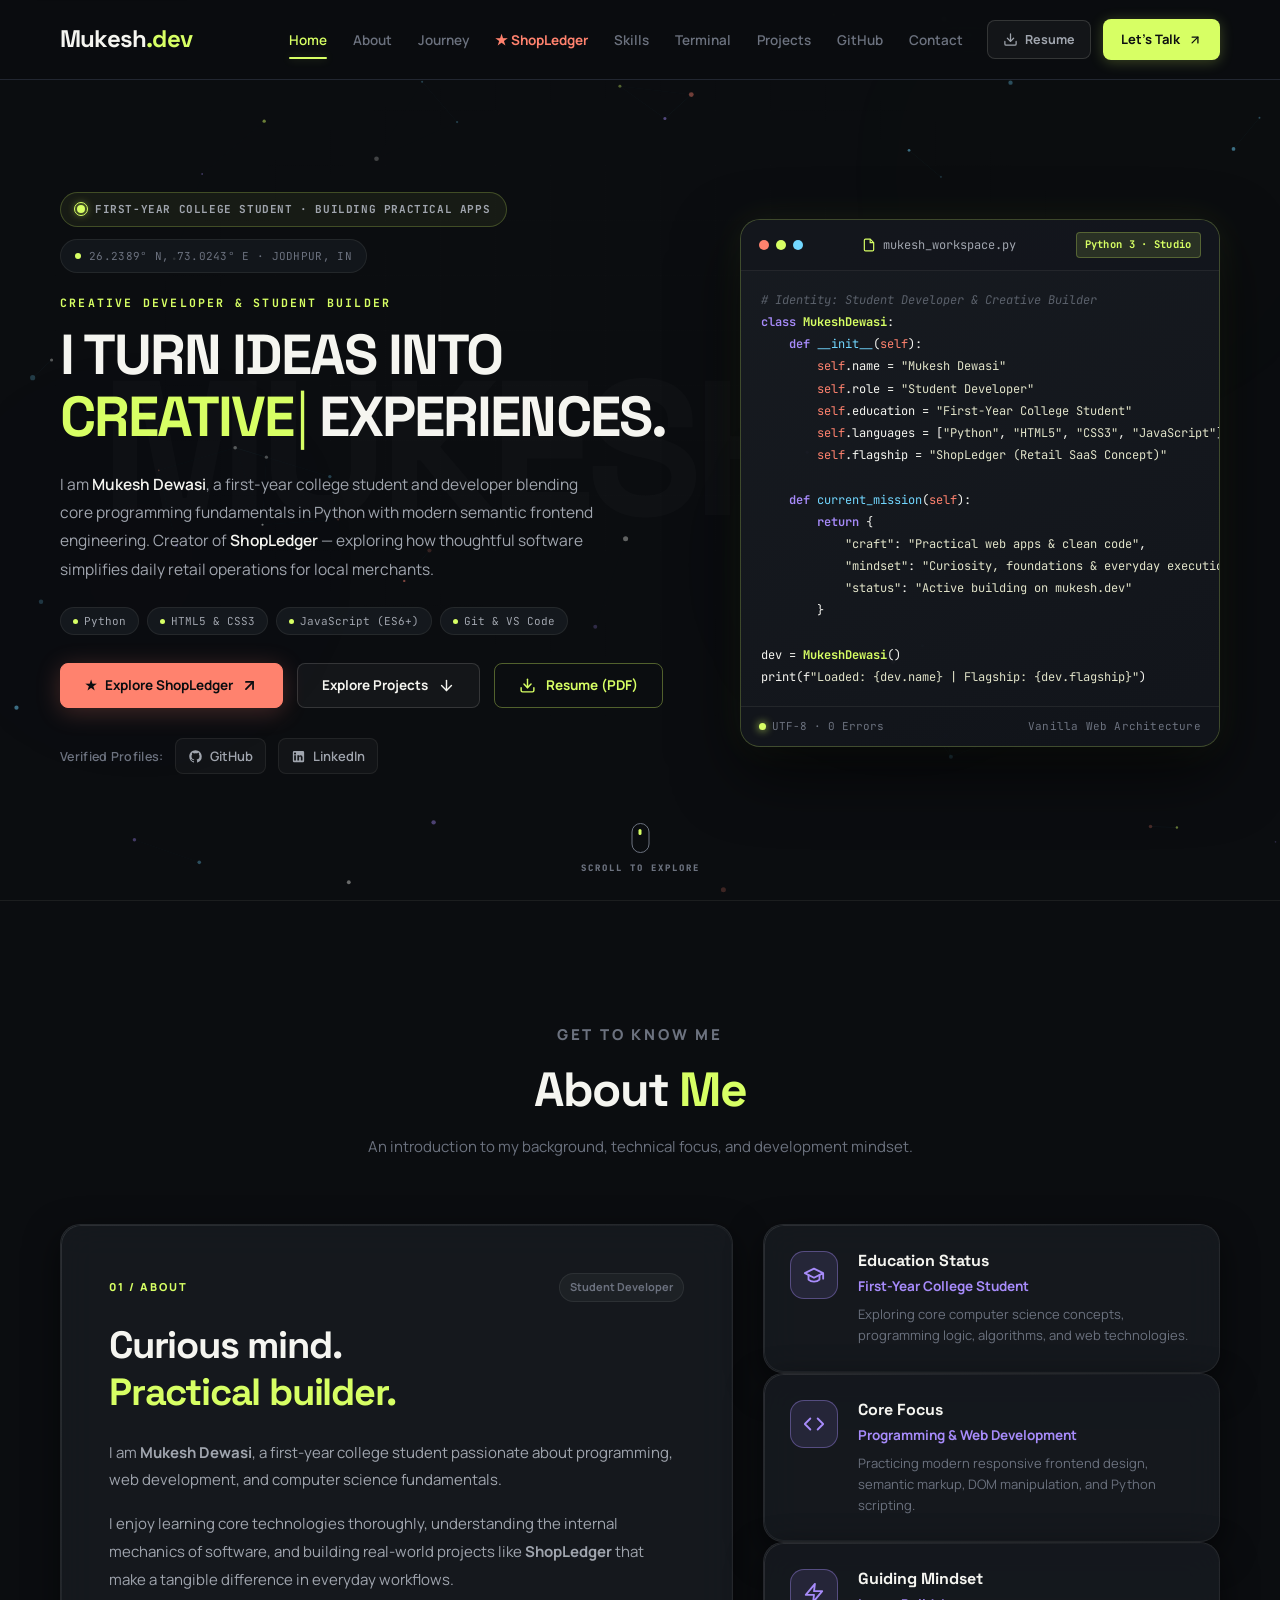
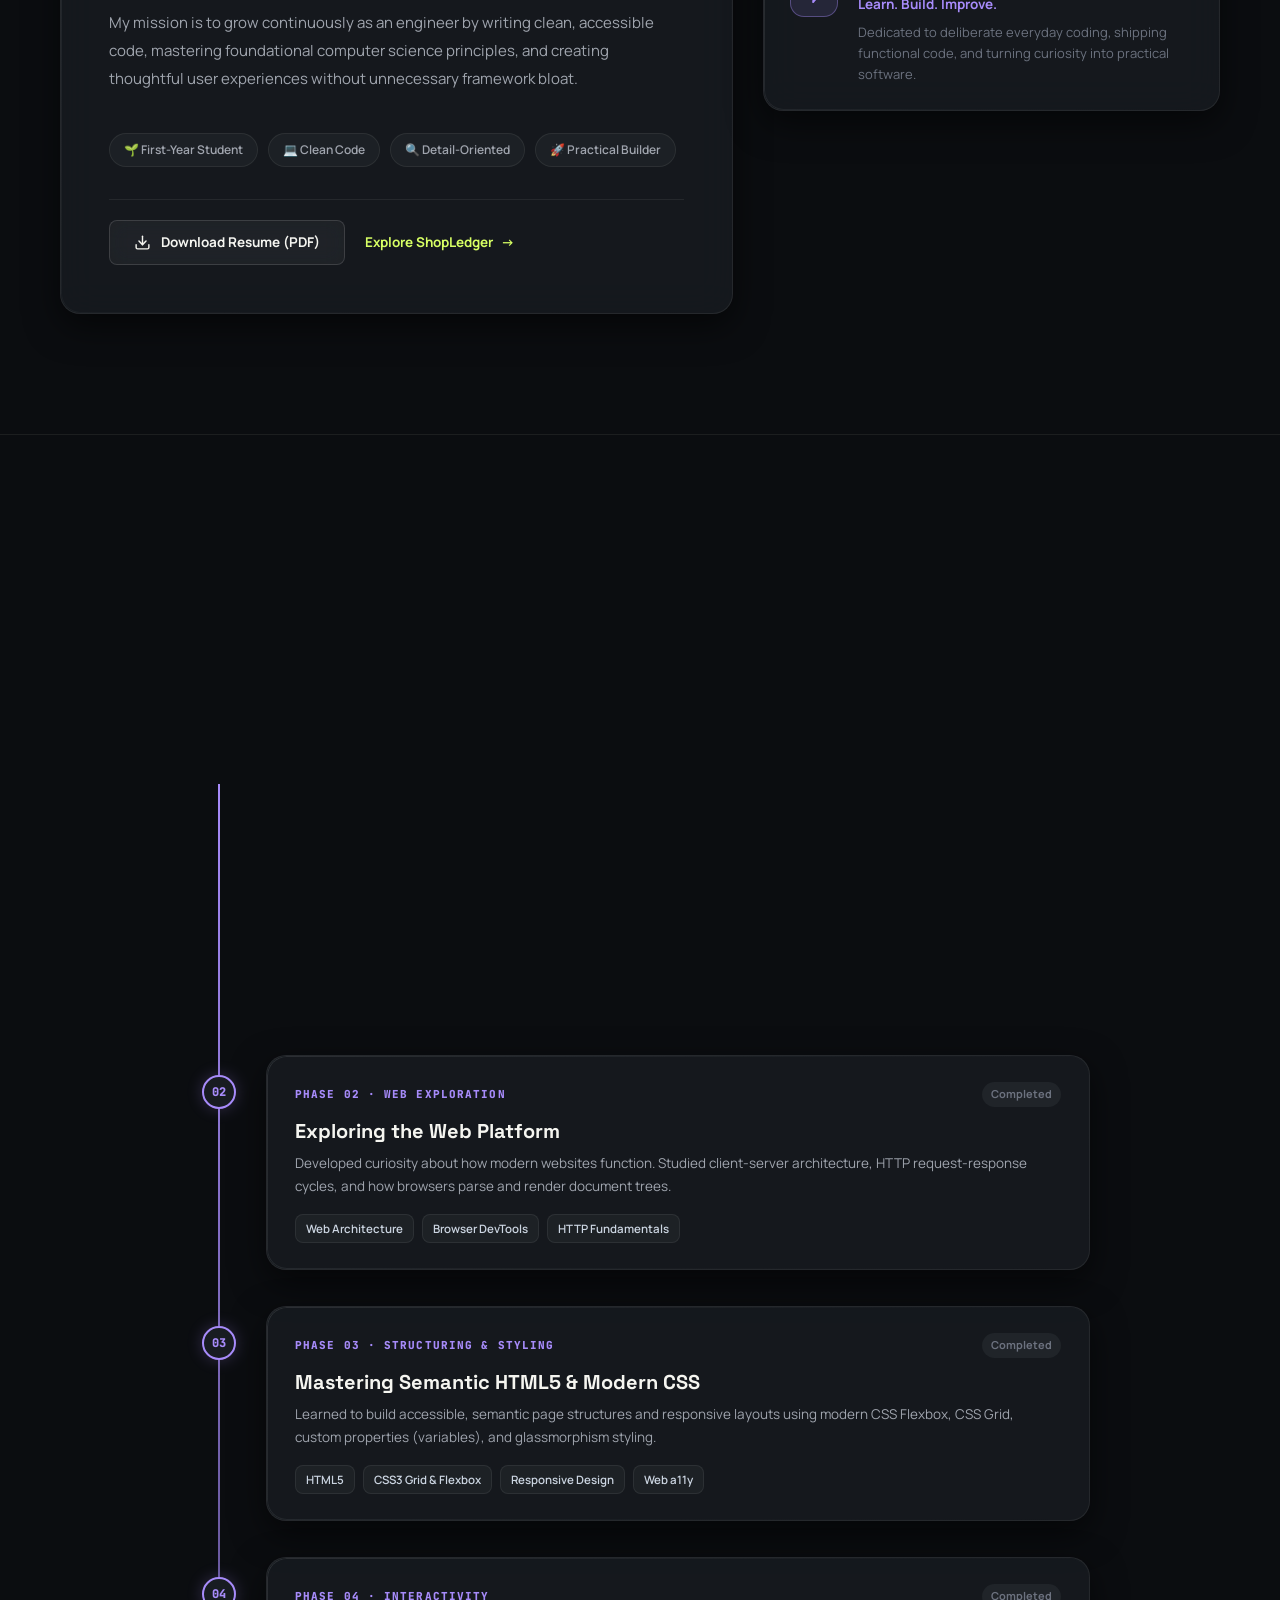
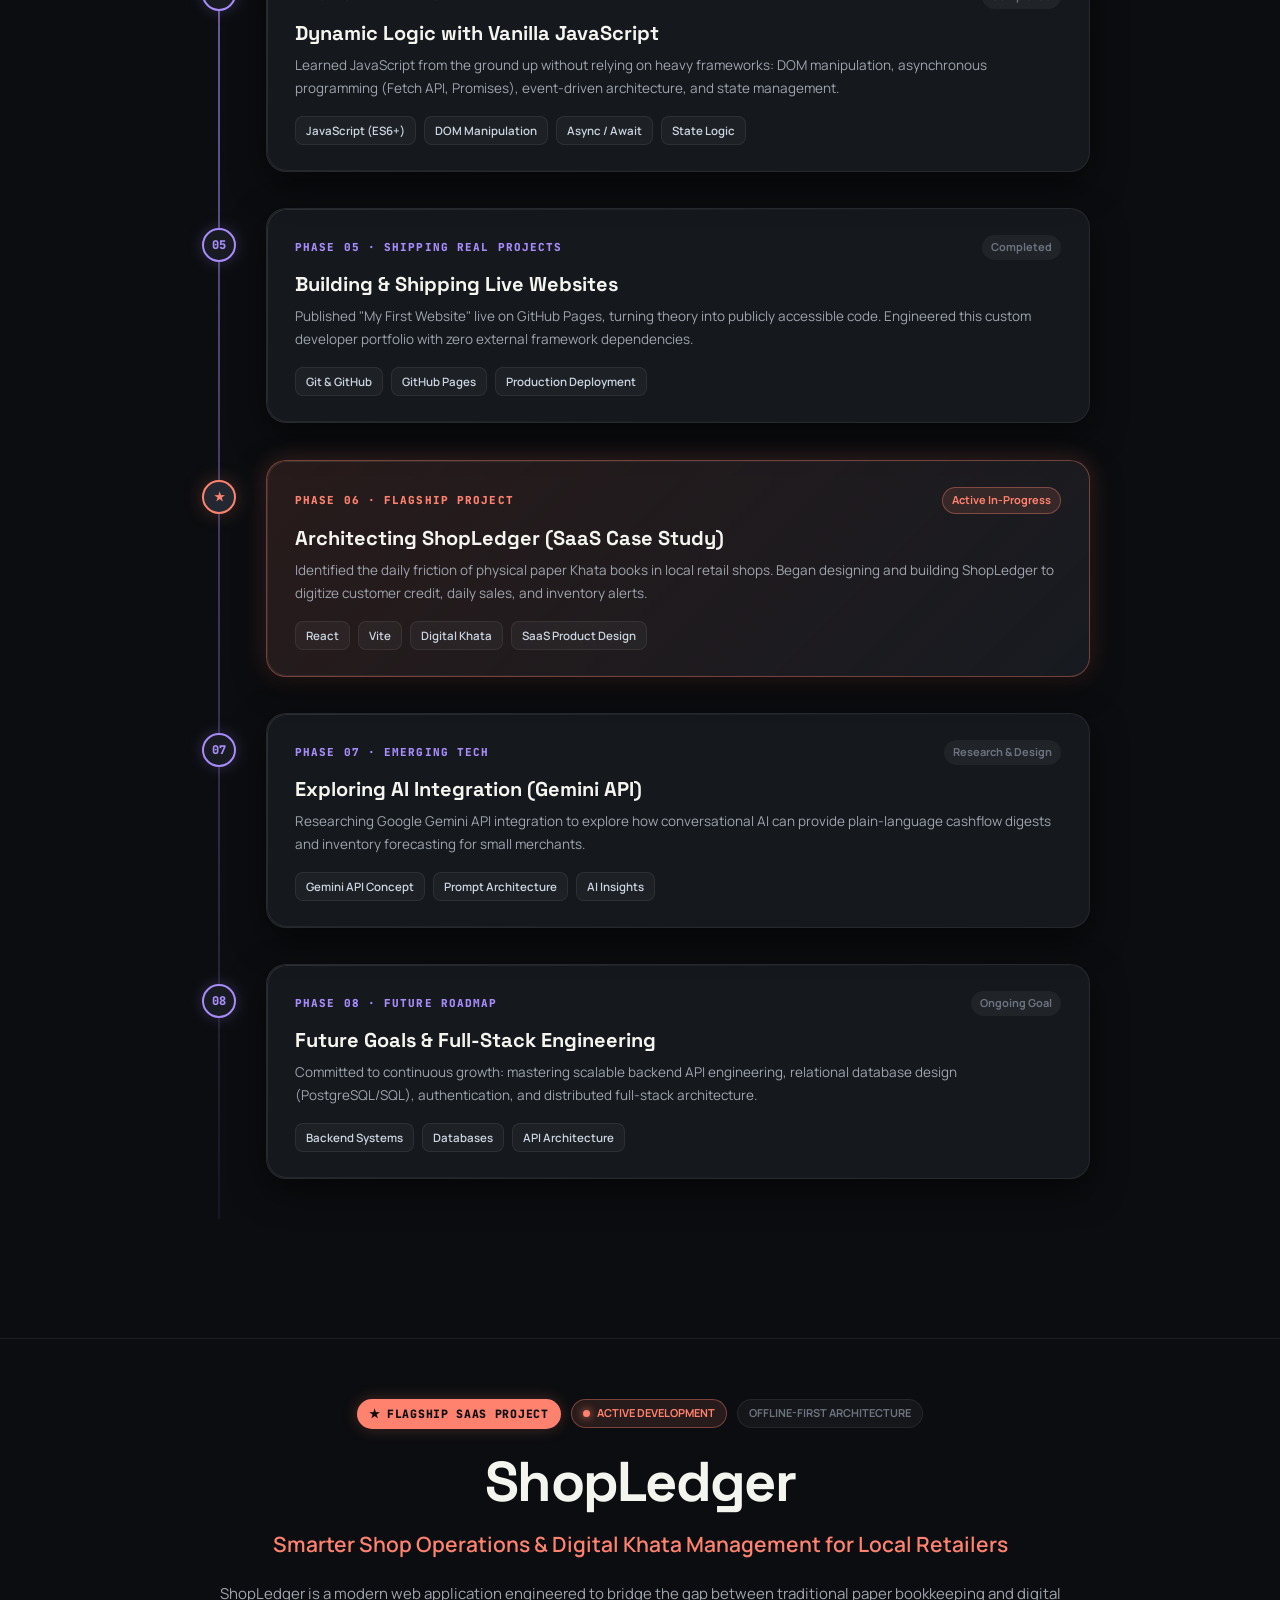
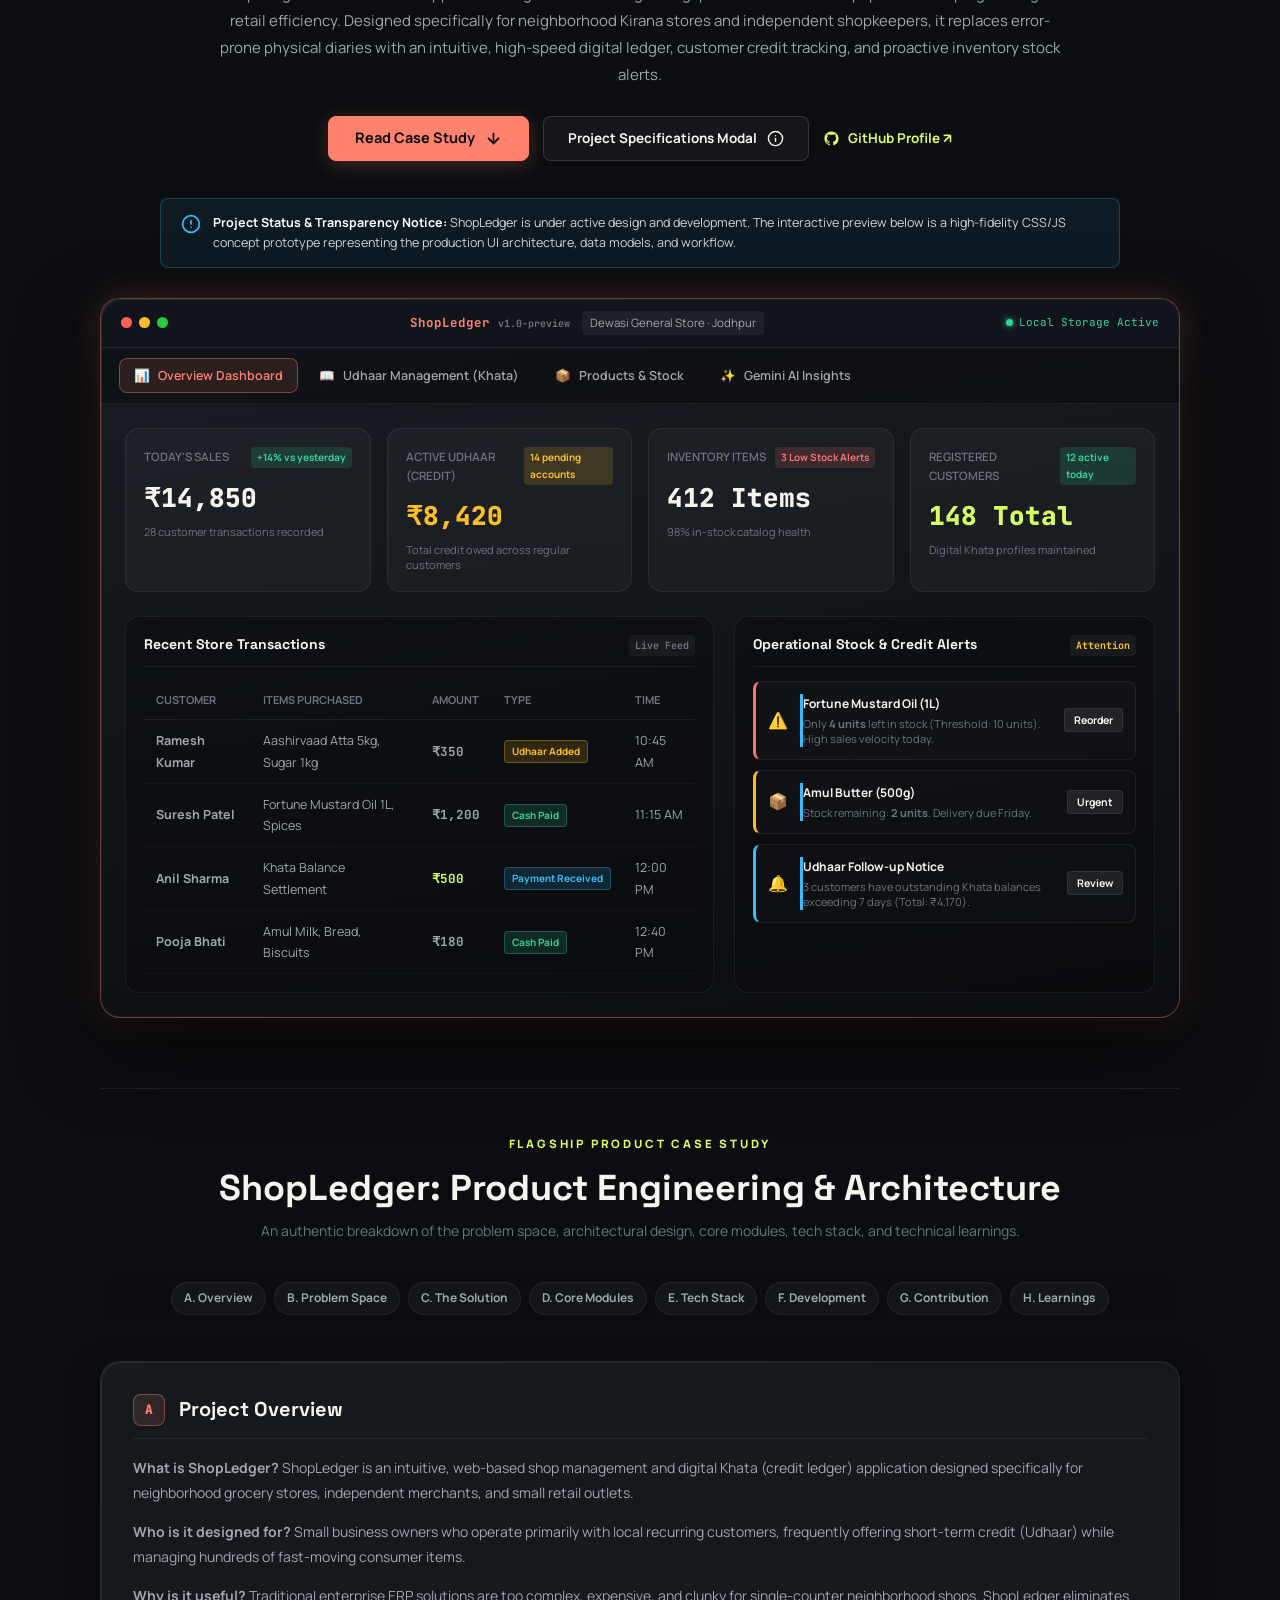
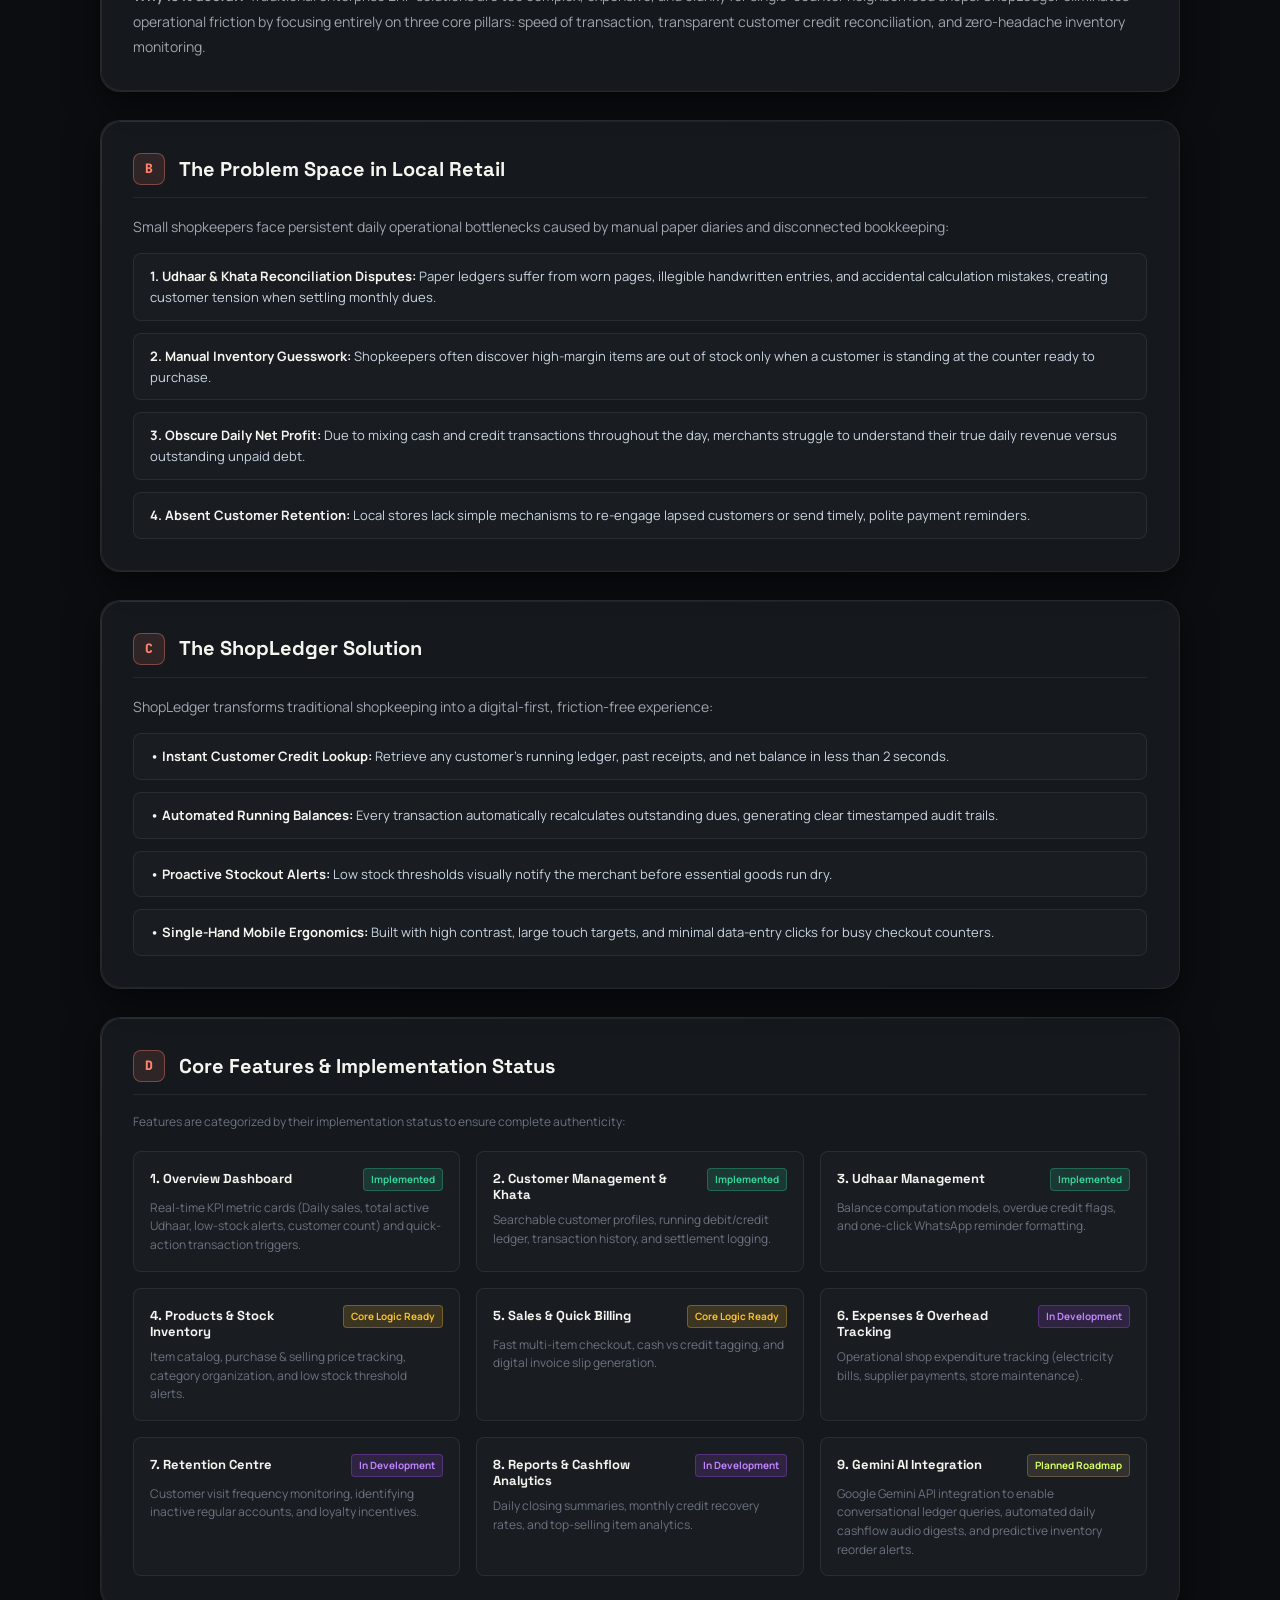
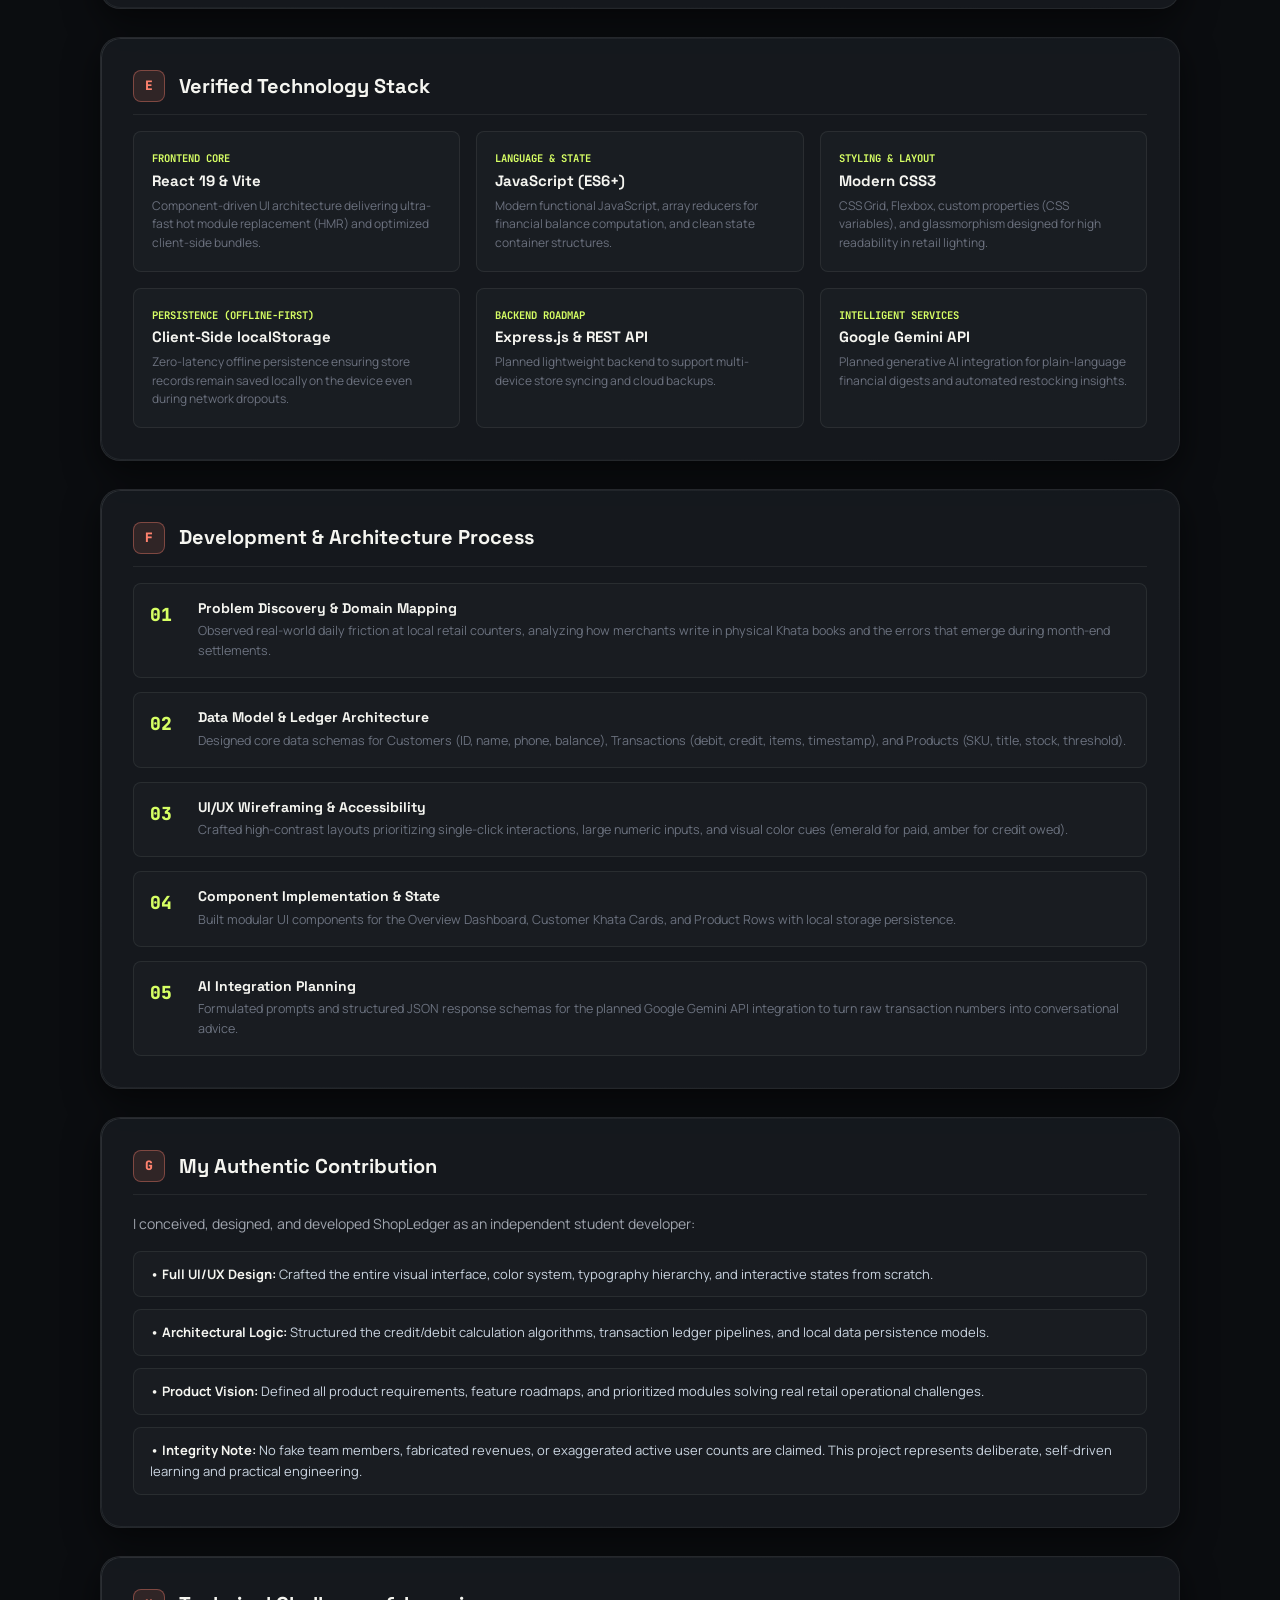
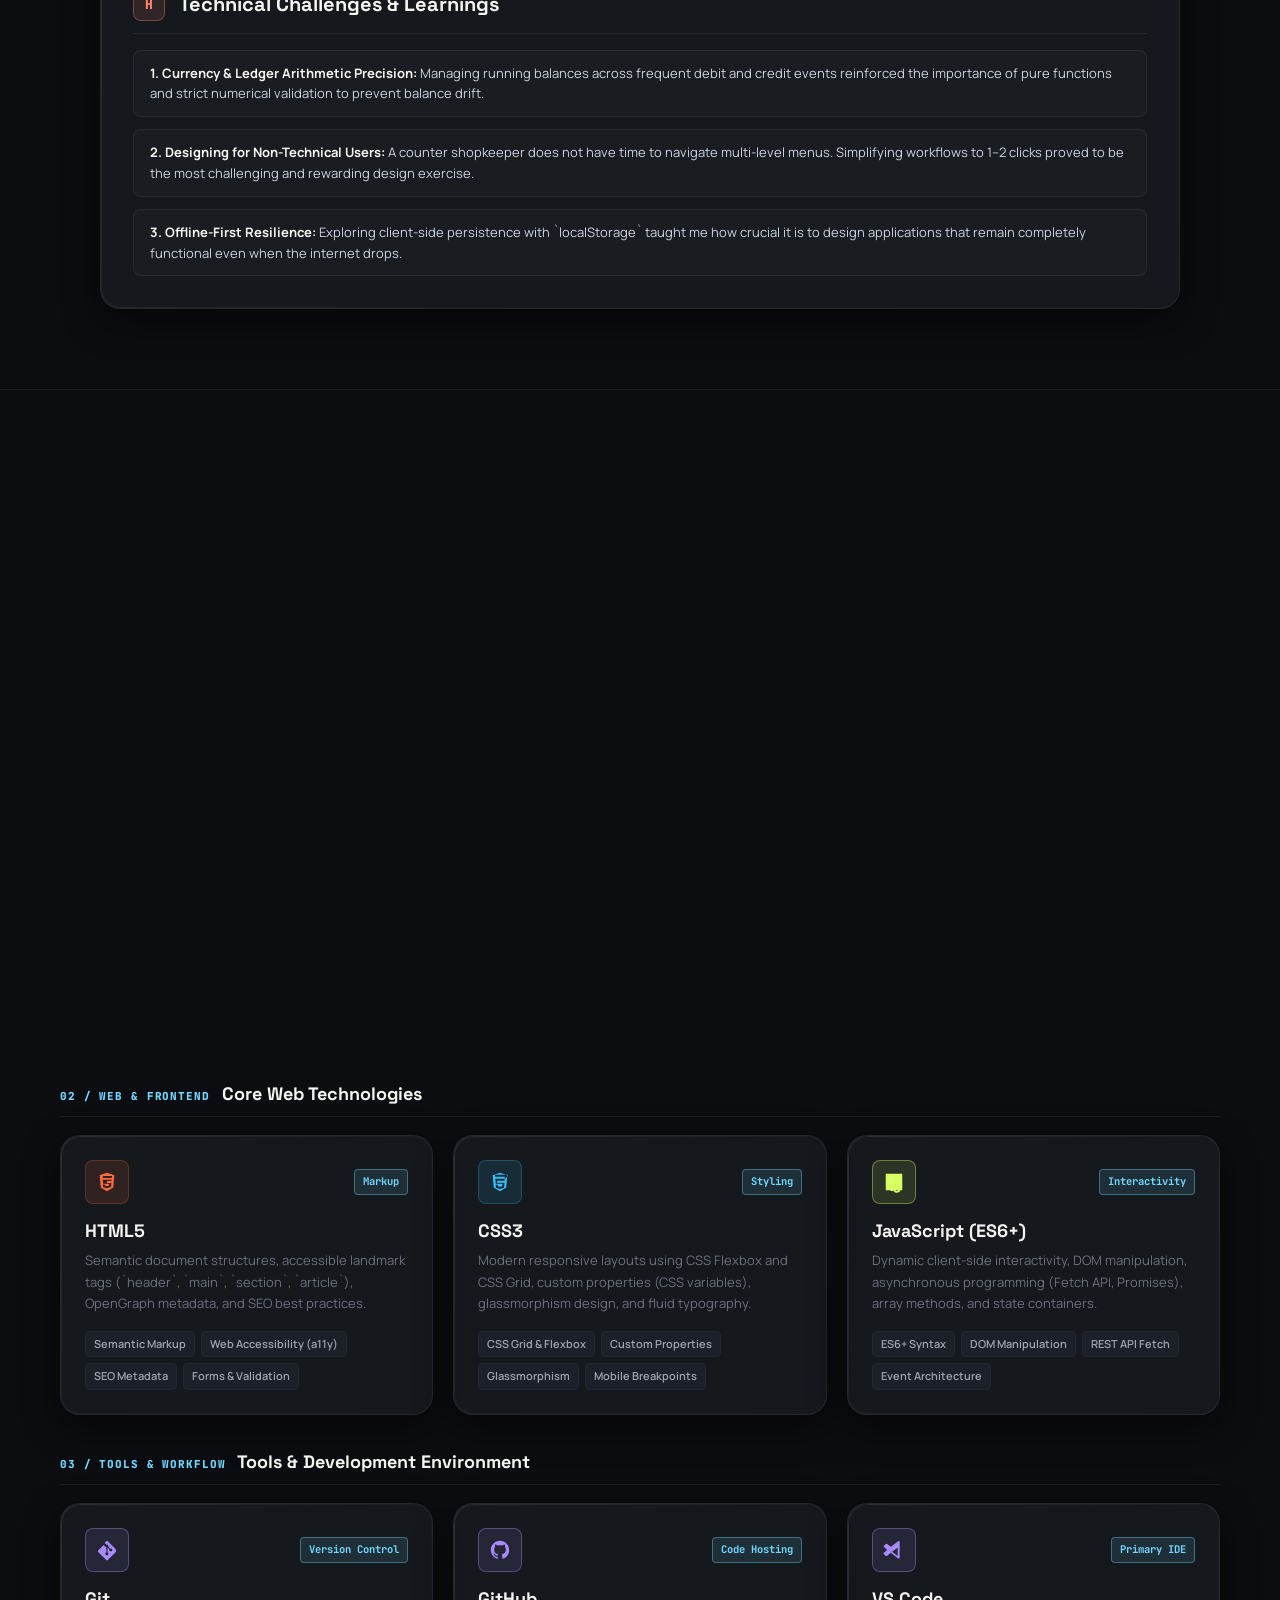
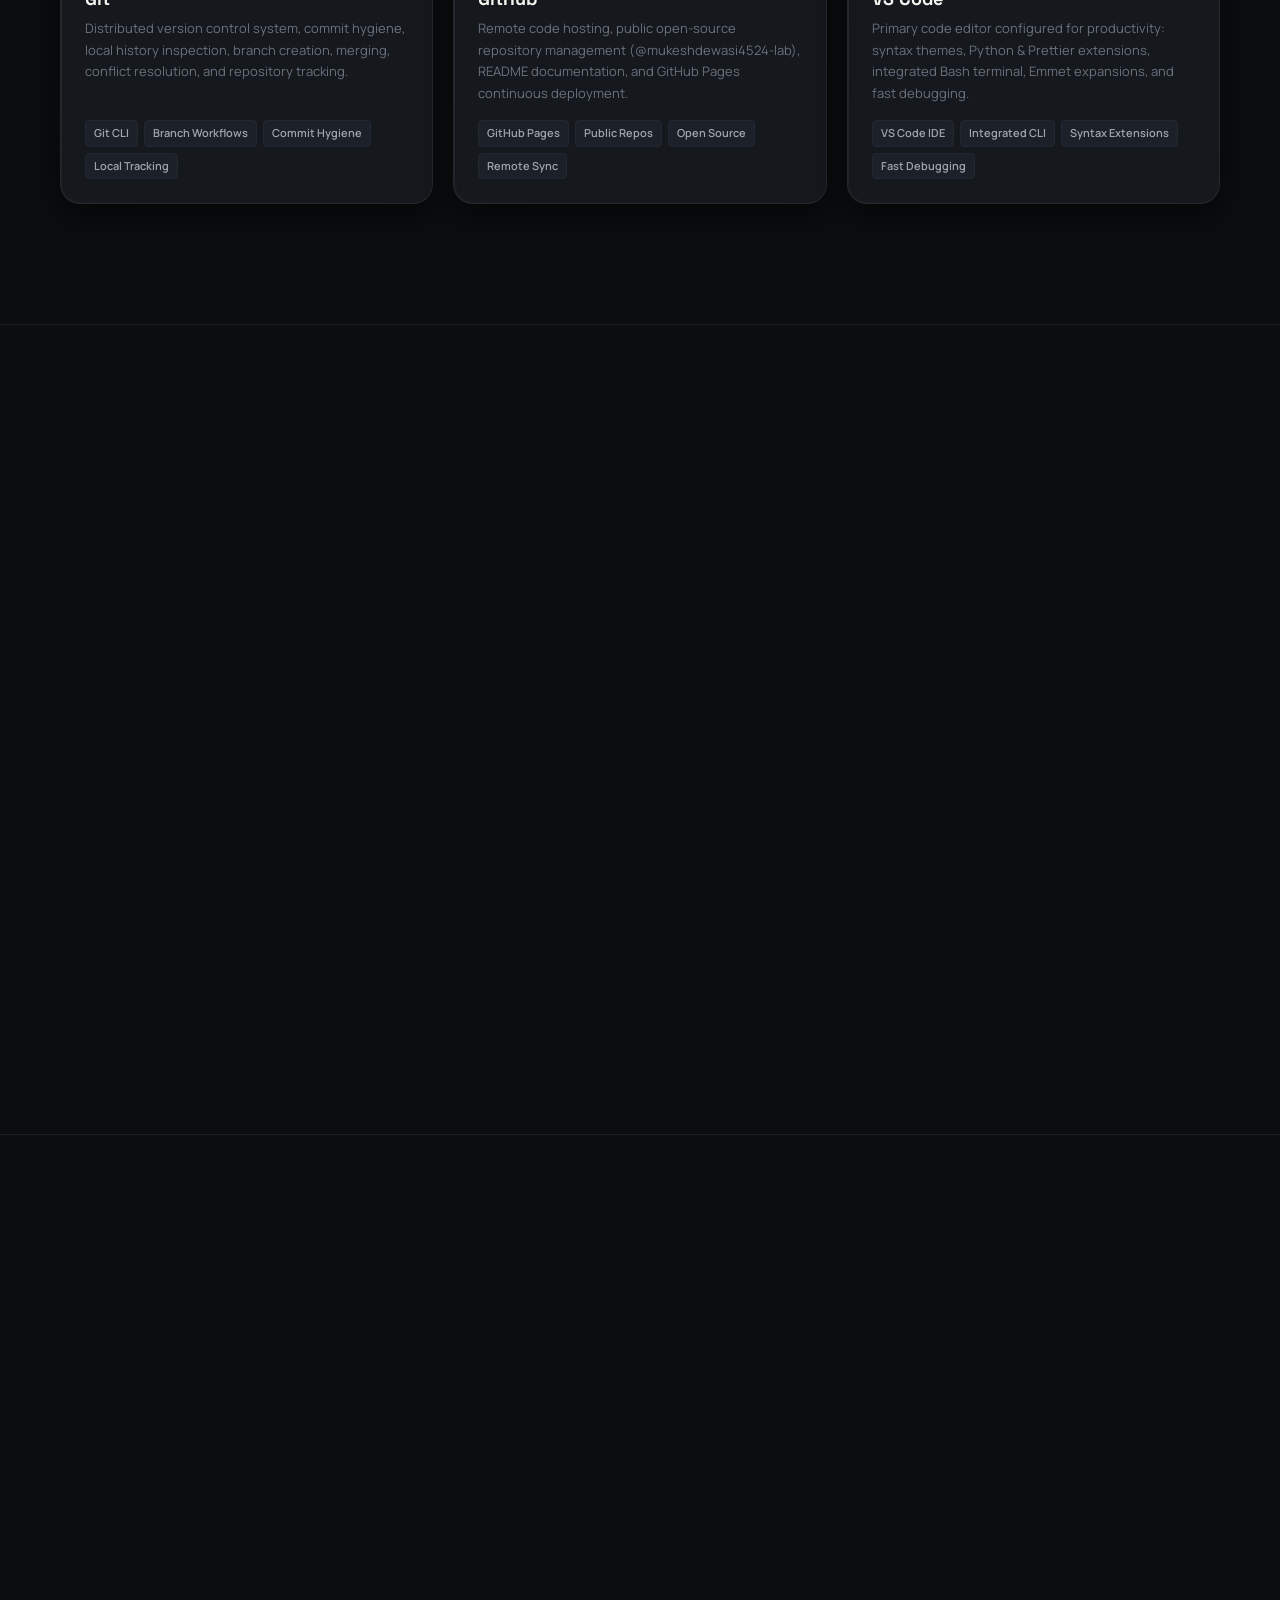
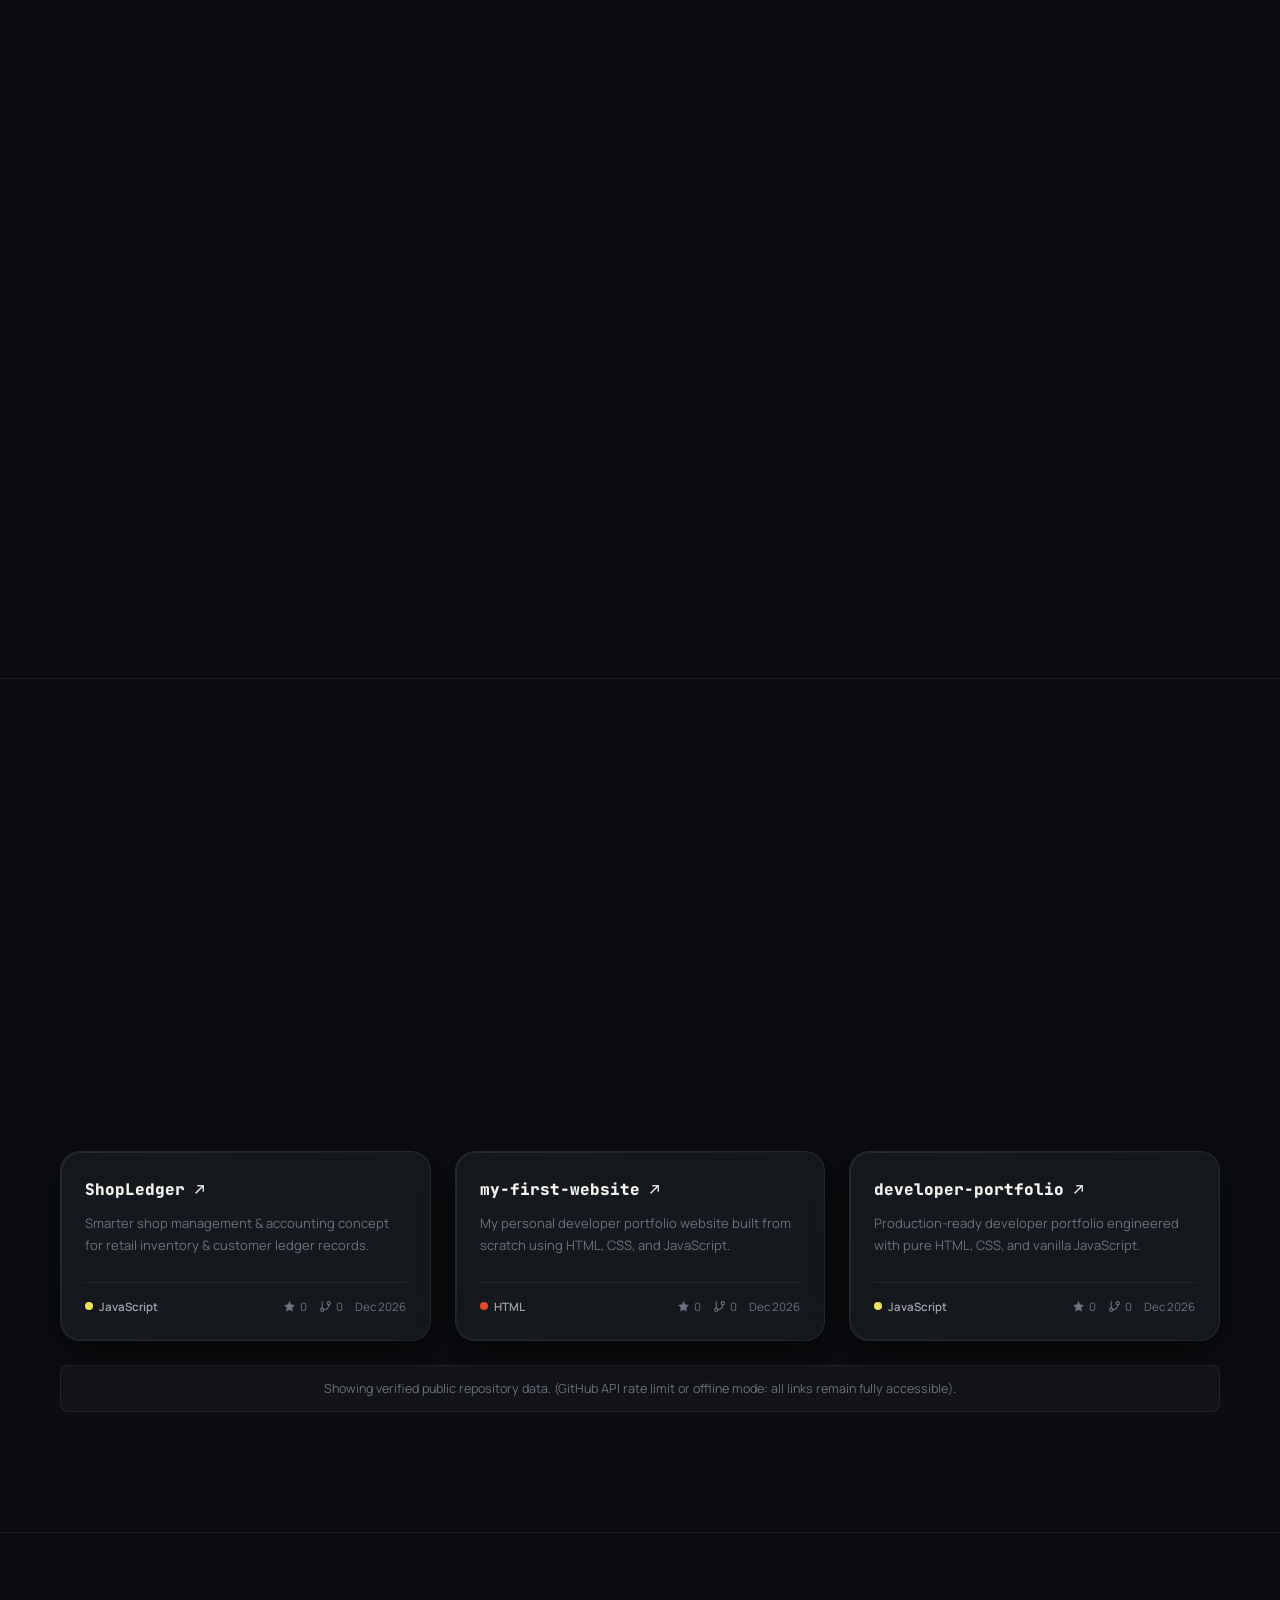
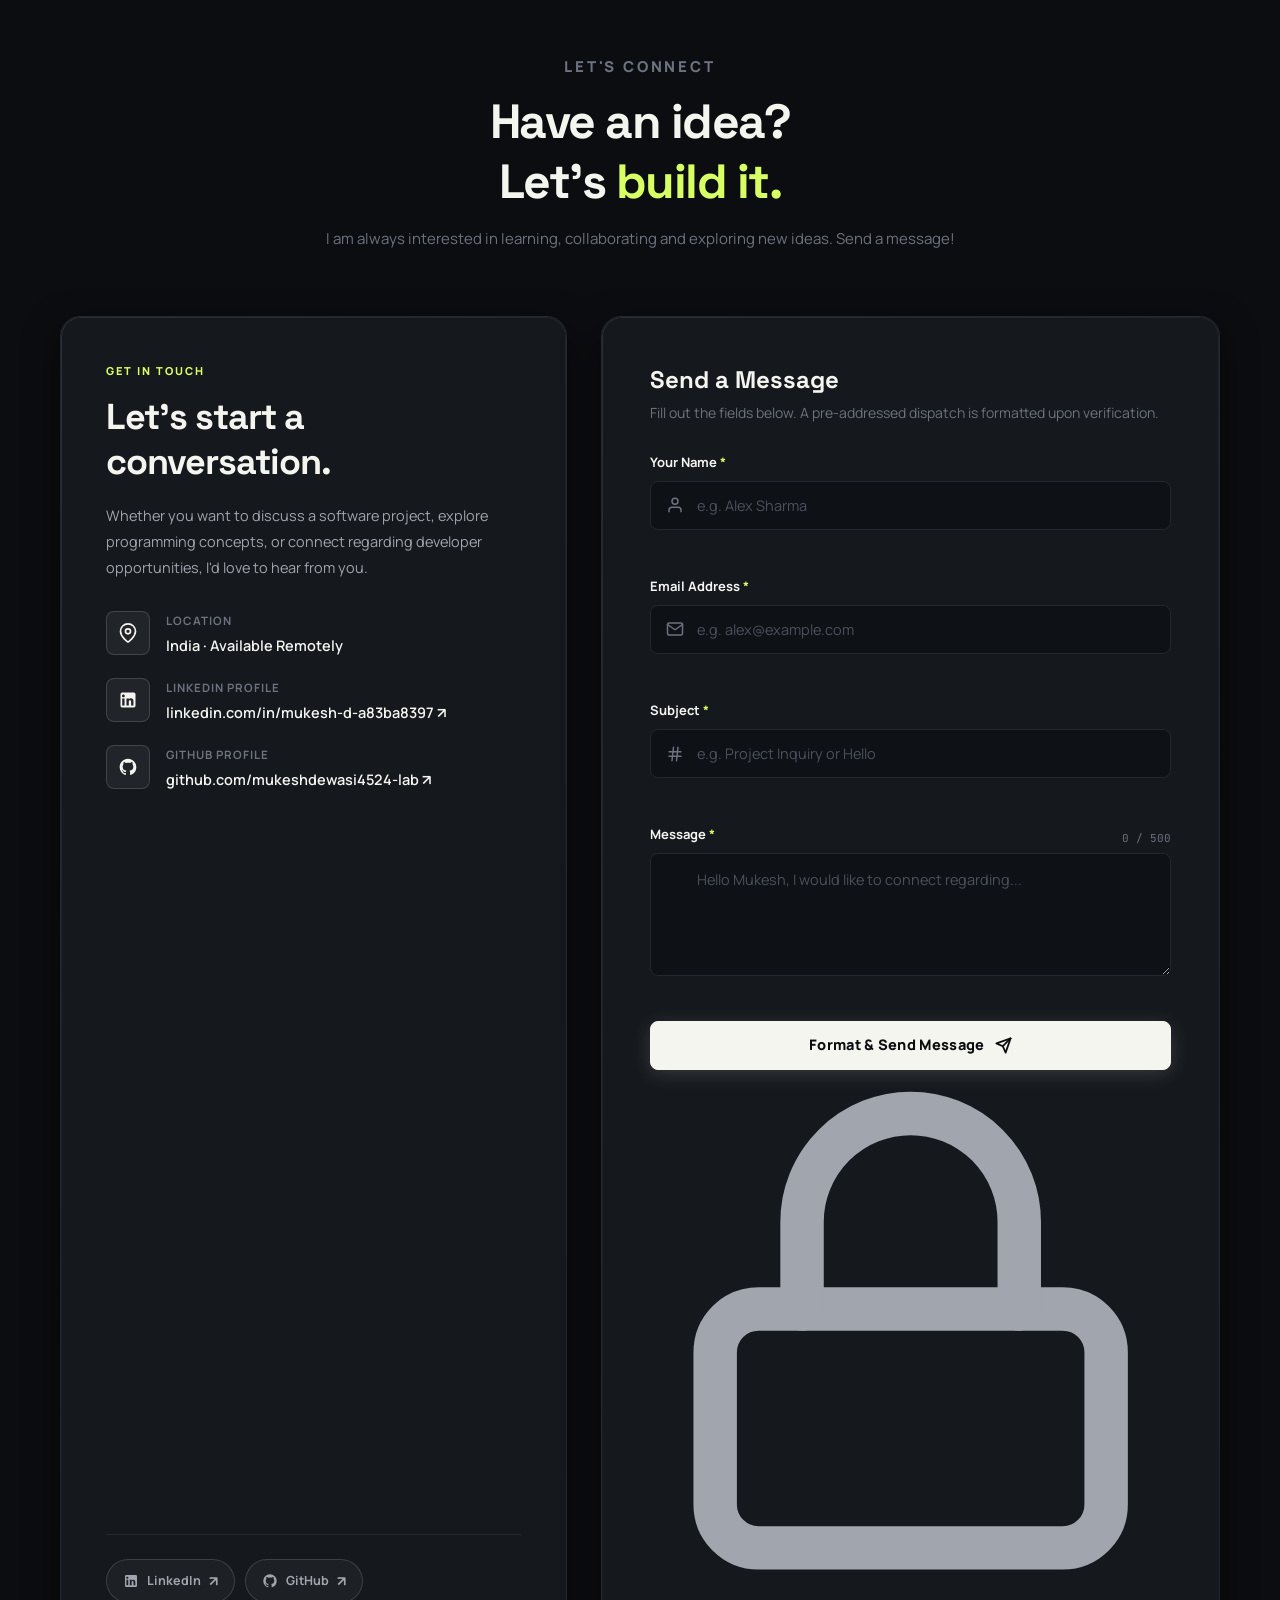
==== commit 7598db11: "Update portfolio design" ====
--- a/index.html
+++ b/index.html
@@ -5,32 +5,32 @@
     <meta name="viewport" content="width=device-width, initial-scale=1.0">
 
     <!-- SEO & Metadata -->
-    <title>Mukesh Dewasi | Student Developer Portfolio</title>
-    <meta name="description" content="Personal developer portfolio of Mukesh Dewasi - Student Developer & first-year college student building modern web applications with Python, HTML, CSS, and JavaScript.">
-    <meta name="keywords" content="Mukesh Dewasi, Student Developer, web developer, portfolio, Python, JavaScript, CSS, HTML, ShopLedger, frontend developer">
+    <title>Mukesh Dewasi | Student Developer & ShopLedger Flagship Portfolio</title>
+    <meta name="description" content="Personal developer portfolio of Mukesh Dewasi - Student Developer & first-year college student. Discover the flagship ShopLedger SaaS case study, interactive CLI terminal, projects, and skills in Python, HTML, CSS & JavaScript.">
+    <meta name="keywords" content="Mukesh Dewasi, Student Developer, ShopLedger, retail SaaS, Khata app, Python, JavaScript, CSS, HTML, frontend developer, creative developer, developer portfolio">
     <meta name="author" content="Mukesh Dewasi">
     <meta name="robots" content="index, follow">
-    <meta name="theme-color" content="#060b11">
+    <meta name="theme-color" content="#0B0D10">
 
     <!-- Open Graph / Social Sharing -->
     <meta property="og:type" content="website">
     <meta property="og:url" content="https://mukeshdewasi4524-lab.github.io/my-first-website/">
-    <meta property="og:title" content="Mukesh Dewasi | Student Developer Portfolio">
-    <meta property="og:description" content="Student Developer & first-year college student exploring computer science and web development. Explore interactive terminal, projects, and skills.">
+    <meta property="og:title" content="Mukesh Dewasi | Creative Developer & ShopLedger Flagship Portfolio">
+    <meta property="og:description" content="Student Developer & creative builder crafting practical web applications. Featuring the ShopLedger SaaS case study, interactive terminal, and open source projects.">
     <meta property="og:site_name" content="Mukesh Dewasi Portfolio">
 
     <!-- Twitter Card -->
     <meta name="twitter:card" content="summary_large_image">
-    <meta name="twitter:title" content="Mukesh Dewasi | Student Developer Portfolio">
-    <meta name="twitter:description" content="Student Developer & first-year college student exploring computer science and web development. Explore interactive terminal, projects, and skills.">
-
-    <!-- Crisp SVG Terminal Favicon -->
-    <link rel="icon" type="image/svg+xml" href="data:image/svg+xml,%3Csvg xmlns='http://www.w3.org/2000/svg' viewBox='0 0 32 32'%3E%3Crect width='32' height='32' rx='8' fill='%23060b11'/%3E%3Cpath d='M9 11l5 5-5 5M16 21h7' stroke='%23d7ff32' stroke-width='2.5' stroke-linecap='round' stroke-linejoin='round'/%3E%3C/svg%3E">
-
-    <!-- Google Fonts: Manrope (Headings), DM Sans (Body), Fira Code (Terminal & Code) -->
+    <meta name="twitter:title" content="Mukesh Dewasi | Creative Developer & ShopLedger Flagship Portfolio">
+    <meta name="twitter:description" content="Student Developer & creative builder crafting practical web applications. Featuring the ShopLedger SaaS case study, interactive terminal, and open source projects.">
+
+    <!-- Crisp SVG Terminal Favicon in Obsidian & Electric Lime -->
+    <link rel="icon" type="image/svg+xml" href="data:image/svg+xml,%3Csvg xmlns='http://www.w3.org/2000/svg' viewBox='0 0 32 32'%3E%3Crect width='32' height='32' rx='8' fill='%230B0D10' stroke='%23222731' stroke-width='1.5'/%3E%3Cpath d='M9 11l5 5-5 5M16 21h7' stroke='%23D7FF64' stroke-width='2.5' stroke-linecap='round' stroke-linejoin='round'/%3E%3C/svg%3E">
+
+    <!-- Google Fonts: Space Grotesk (Editorial Display), Manrope (Headings), DM Sans (Body), JetBrains Mono (Code & Technical) -->
     <link rel="preconnect" href="https://fonts.googleapis.com">
     <link rel="preconnect" href="https://fonts.gstatic.com" crossorigin>
-    <link href="https://fonts.googleapis.com/css2?family=DM+Sans:ital,opsz,wght@0,9..40,300;0,9..40,400;0,9..40,500;0,9..40,600;0,9..40,700;1,9..40,400&family=Fira+Code:wght@400;500;600&family=Manrope:wght@400;500;600;700;800&display=swap" rel="stylesheet">
+    <link href="https://fonts.googleapis.com/css2?family=DM+Sans:ital,opsz,wght@0,9..40,300;0,9..40,400;0,9..40,500;0,9..40,600;0,9..40,700;1,9..40,400&family=JetBrains+Mono:wght@400;500;600&family=Manrope:wght@400;500;600;700;800&family=Space+Grotesk:wght@400;500;600;700;800&display=swap" rel="stylesheet">
 
     <!-- Main Stylesheet -->
     <link rel="stylesheet" href="style.css">
@@ -40,8 +40,9 @@
     <!-- Accessibility Skip Link -->
     <a href="#main" class="skip-link">Skip to main content</a>
 
-    <!-- Ambient Dark Forest/Navy Background Glows -->
+    <!-- Ambient Midnight Forest Canvas & Glows -->
     <div class="ambient-background" aria-hidden="true">
+        <canvas id="ambientCanvas" class="ambient-canvas"></canvas>
         <div class="background-glow glow-one"></div>
         <div class="background-glow glow-two"></div>
         <div class="background-glow glow-three"></div>
@@ -56,7 +57,7 @@
             </a>
 
             <!-- Mobile Hamburger Button -->
-            <button class="menu-toggle nav-toggle" id="menuToggle"
+            <button type="button" class="menu-toggle nav-toggle" id="menuToggle"
                 aria-label="Open navigation menu"
                 aria-expanded="false"
                 aria-controls="navLinks">
@@ -70,6 +71,8 @@
                 <ul class="nav-links" id="navLinks">
                     <li><a href="#home" class="nav-link active">Home</a></li>
                     <li><a href="#about" class="nav-link">About</a></li>
+                    <li><a href="#journey" class="nav-link">Journey</a></li>
+                    <li><a href="#shopledger" class="nav-link flagship-nav-link"><span class="nav-star">★</span> ShopLedger</a></li>
                     <li><a href="#skills" class="nav-link">Skills</a></li>
                     <li><a href="#terminal" class="nav-link">Terminal</a></li>
                     <li><a href="#projects" class="nav-link">Projects</a></li>
@@ -113,185 +116,152 @@
     <!-- Main Content -->
     <main id="main">
 
-        <!-- ===== 1. HERO SECTION ===== -->
+        <!-- ===== 1. HERO SECTION — CREATIVE EDITORIAL ===== -->
         <section id="home" class="hero section-container" aria-label="Introduction">
+            <div class="hero-giant-watermark" aria-hidden="true">MUKESH.DEV</div>
             <div class="hero-content reveal">
 
-                <!-- Availability Badge -->
-                <div class="availability">
-                    <span class="status-dot"></span>
-                    <span>Available for learning & collaboration</span>
-                </div>
-
-                <!-- Intro Greeting -->
-                <p class="intro">HELLO, I'M MUKESH DEWASI 👋</p>
-
-                <!-- Hero Title with Dynamic Typing Animation -->
+                <!-- Meta Top Bar: Status Badge & Location Coordinates -->
+                <div class="hero-meta-bar">
+                    <div class="status-badge-container">
+                        <span class="status-dot-pulse"></span>
+                        <span class="status-badge-text">FIRST-YEAR COLLEGE STUDENT · BUILDING PRACTICAL APPS</span>
+                    </div>
+                    <div class="hero-location-pill" aria-label="Location coordinates">
+                        <span class="geo-dot"></span>
+                        <span>26.2389° N, 73.0243° E · JODHPUR, IN</span>
+                    </div>
+                </div>
+
+                <!-- Editorial Headline & Dynamic Typing -->
                 <h1 class="hero-title">
-                    Building Practical <br>
-                    <span class="typed-wrapper">
-                        <span class="highlight" id="typedText">Software</span>
-                        <span class="typing-cursor" aria-hidden="true">|</span>
-                    </span>
-                    Experiences.
+                    <span class="hero-eyebrow">CREATIVE DEVELOPER &amp; STUDENT BUILDER</span>
+                    I TURN IDEAS INTO<br>
+                    <span class="highlight" id="typedText">INTERACTIVE</span> EXPERIENCES.
                 </h1>
 
-                <!-- Bio Description -->
-                <p class="description">
-                    Student Developer and first-year college student exploring the world of programming
-                    and web development. Turning ideas into real-world software, one line of code at a time.
+                <!-- Authentic Student Bio -->
+                <p class="hero-description">
+                    I am <strong>Mukesh Dewasi</strong>, a first-year college student and developer blending core programming
+                    fundamentals in Python with modern semantic frontend engineering. Creator of <strong>ShopLedger</strong> —
+                    exploring how thoughtful software simplifies daily retail operations for local merchants.
                 </p>
 
-                <!-- Hero CTA Buttons -->
-                <div class="hero-buttons">
-                    <a href="#projects" class="btn primary-btn">
-                        <span>Explore My Work</span>
+                <!-- Core Stack Micro Badges -->
+                <div class="hero-stack-pills" aria-label="Core Technical Stack">
+                    <span class="stack-pill"><span class="pill-dot"></span> Python</span>
+                    <span class="stack-pill"><span class="pill-dot"></span> HTML5 &amp; CSS3</span>
+                    <span class="stack-pill"><span class="pill-dot"></span> JavaScript (ES6+)</span>
+                    <span class="stack-pill"><span class="pill-dot"></span> Git &amp; VS Code</span>
+                </div>
+
+                <!-- Call to Action Buttons -->
+                <div class="hero-actions">
+                    <a href="#shopledger" class="btn primary-btn flagship-hero-btn">
+                        <span class="star-icon">★</span>
+                        <span>Explore ShopLedger</span>
                         <svg class="icon-arrow" viewBox="0 0 24 24" fill="none" stroke="currentColor" stroke-width="2.5" stroke-linecap="round" stroke-linejoin="round" aria-hidden="true">
                             <line x1="7" y1="17" x2="17" y2="7"></line>
                             <polyline points="7 7 17 7 17 17"></polyline>
                         </svg>
                     </a>
 
-                    <a href="resume.pdf" download="Mukesh_Dewasi_Resume.pdf" class="btn secondary-btn" aria-label="Download Mukesh's Resume in PDF format">
+                    <a href="#projects" class="btn secondary-btn" aria-label="Explore Projects">
+                        <span>Explore Projects</span>
+                        <svg class="icon-arrow" viewBox="0 0 24 24" fill="none" stroke="currentColor" stroke-width="2" stroke-linecap="round" stroke-linejoin="round" aria-hidden="true">
+                            <line x1="12" y1="5" x2="12" y2="19"></line>
+                            <polyline points="19 12 12 19 5 12"></polyline>
+                        </svg>
+                    </a>
+
+                    <a href="resume.pdf" download="Mukesh_Dewasi_Resume.pdf" class="btn ghost-btn resume-hero-btn" aria-label="Download Mukesh's Resume in PDF format">
                         <svg class="icon" viewBox="0 0 24 24" fill="none" stroke="currentColor" stroke-width="2" stroke-linecap="round" stroke-linejoin="round" aria-hidden="true">
                             <path d="M21 15v4a2 2 0 0 1-2 2H5a2 2 0 0 1-2-2v-4"></path>
                             <polyline points="7 10 12 15 17 10"></polyline>
                             <line x1="12" y1="15" x2="12" y2="3"></line>
                         </svg>
-                        <span>Download Resume</span>
+                        <span>Resume (PDF)</span>
                     </a>
-
-                    <a href="#terminal" class="btn ghost-btn">
-                        <svg class="icon" viewBox="0 0 24 24" fill="none" stroke="currentColor" stroke-width="2" stroke-linecap="round" stroke-linejoin="round" aria-hidden="true">
-                            <polyline points="4 17 10 11 4 5"></polyline>
-                            <line x1="12" y1="19" x2="20" y2="19"></line>
-                        </svg>
-                        <span>Interactive CLI</span>
-                    </a>
-                </div>
-
-                <!-- Hero Social Links with Verified URLs -->
+                </div>
+
+                <!-- Verified External Profile Links -->
                 <div class="hero-socials">
+                    <span class="social-label">Verified Profiles:</span>
                     <a href="https://github.com/mukeshdewasi4524-lab"
                        target="_blank" rel="noopener noreferrer"
+                       class="social-link"
                        aria-label="Mukesh's GitHub Profile (opens in new tab)">
                         <svg class="social-icon" viewBox="0 0 24 24" fill="currentColor" aria-hidden="true">
                             <path fill-rule="evenodd" clip-rule="evenodd" d="M12 2C6.477 2 2 6.484 2 12.017c0 4.425 2.865 8.18 6.839 9.504.5.092.682-.217.682-.483 0-.237-.008-.868-.013-1.703-2.782.605-3.369-1.343-3.369-1.343-.454-1.158-1.11-1.466-1.11-1.466-.908-.62.069-.608.069-.608 1.003.07 1.53 1.032 1.53 1.032.892 1.53 2.341 1.088 2.91.832.092-.647.35-1.088.636-1.338-2.22-.253-4.555-1.113-4.555-4.951 0-1.093.39-1.988 1.029-2.688-.103-.253-.446-1.272.098-2.65 0 0 .84-.27 2.75 1.026A9.564 9.564 0 0112 6.844c.85.004 1.705.115 2.504.337 1.909-1.296 2.747-1.027 2.747-1.027.546 1.379.202 2.398.1 2.651.64.7 1.028 1.595 1.028 2.688 0 3.848-2.339 4.695-4.566 4.943.359.309.678.92.678 1.855 0 1.338-.012 2.419-.012 2.747 0 .268.18.58.688.482A10.019 10.019 0 0022 12.017C22 6.484 17.522 2 12 2z"></path>
                         </svg>
                         <span>GitHub</span>
-                        <svg class="external-icon" viewBox="0 0 24 24" fill="none" stroke="currentColor" stroke-width="2" aria-hidden="true"><line x1="7" y1="17" x2="17" y2="7"></line><polyline points="7 7 17 7 17 17"></polyline></svg>
                     </a>
-
-                    <span class="social-separator" aria-hidden="true"></span>
 
                     <a href="https://www.linkedin.com/in/mukesh-d-a83ba8397"
                        target="_blank" rel="noopener noreferrer"
+                       class="social-link"
                        aria-label="Mukesh's LinkedIn Profile (opens in new tab)">
                         <svg class="social-icon" viewBox="0 0 24 24" fill="currentColor" aria-hidden="true">
                             <path d="M19 3a2 2 0 0 1 2 2v14a2 2 0 0 1-2 2H5a2 2 0 0 1-2-2V5a2 2 0 0 1 2-2h14m-.5 15.5v-5.3a3.26 3.26 0 0 0-3.26-3.26c-.85 0-1.84.52-2.28 1.3v-1.11h-2.79v8.37h2.79v-4.93c0-.77.62-1.4 1.39-1.4a1.4 1.4 0 0 1 1.4 1.4v4.93h2.75M6.46 8.76c.92 0 1.66-.74 1.66-1.66 0-.91-.74-1.66-1.66-1.66s-1.66.75-1.66 1.66c0 .92.74 1.66 1.66 1.66m1.39 9.74v-8.37H5.07v8.37h2.78z"/>
                         </svg>
                         <span>LinkedIn</span>
-                        <svg class="external-icon" viewBox="0 0 24 24" fill="none" stroke="currentColor" stroke-width="2" aria-hidden="true"><line x1="7" y1="17" x2="17" y2="7"></line><polyline points="7 7 17 7 17 17"></polyline></svg>
                     </a>
-
-                    <span class="social-separator" aria-hidden="true"></span>
-
-                    <a href="#contact" class="touch-link" aria-label="Jump to Contact section">
-                        <svg class="social-icon" viewBox="0 0 24 24" fill="none" stroke="currentColor" stroke-width="2" stroke-linecap="round" stroke-linejoin="round" aria-hidden="true">
-                            <path d="M4 4h16c1.1 0 2 .9 2 2v12c0 1.1-.9 2-2 2H4c-1.1 0-2-.9-2-2V6c0-1.1.9-2 2-2z"></path>
-                            <polyline points="22,6 12,13 2,6"></polyline>
-                        </svg>
-                        <span>Get in touch</span>
-                        <svg class="external-icon" viewBox="0 0 24 24" fill="none" stroke="currentColor" stroke-width="2" aria-hidden="true"><line x1="7" y1="17" x2="17" y2="7"></line><polyline points="7 7 17 7 17 17"></polyline></svg>
-                    </a>
-                </div>
-
-            </div>
-
-            <!-- Hero Interactive Code Window Visual -->
-            <div class="hero-visual reveal">
+                </div>
+
+            </div>
+
+            <!-- Hero Visual: Creative Studio Code Window with 3D Tilt -->
+            <div class="hero-visual reveal" aria-hidden="true">
                 <div class="visual-card" id="codeCard">
-                    <div class="visual-top">
-                        <div class="window-dots" aria-hidden="true">
-                            <span class="dot dot-close"></span>
-                            <span class="dot dot-minimize"></span>
-                            <span class="dot dot-expand"></span>
-                        </div>
-                        <div class="tab-indicator">
-                            <svg class="file-icon" viewBox="0 0 24 24" fill="none" stroke="currentColor" stroke-width="2" aria-hidden="true">
-                                <path d="M13 2H6a2 2 0 0 0-2 2v16a2 2 0 0 0 2 2h12a2 2 0 0 0 2-2V9z"></path>
-                                <polyline points="13 2 13 9 20 9"></polyline>
+                    <!-- Window Controls -->
+                    <div class="window-bar">
+                        <div class="window-dots">
+                            <span class="dot red"></span>
+                            <span class="dot yellow"></span>
+                            <span class="dot green"></span>
+                        </div>
+                        <div class="window-title">
+                            <svg class="file-icon" viewBox="0 0 24 24" fill="none" stroke="currentColor" stroke-width="2">
+                                <path d="M14 2H6a2 2 0 0 0-2 2v16a2 2 0 0 0 2 2h12a2 2 0 0 0 2-2V8z"></path>
+                                <polyline points="14 2 14 8 20 8"></polyline>
                             </svg>
-                            <span>mukesh.js</span>
-                        </div>
-                        <span class="badge-js">ES6+</span>
-                    </div>
-
-                    <div class="code-content" tabindex="0" role="region" aria-label="Code snippet describing developer profile">
-                        <p><span class="code-purple">const</span> <span class="code-blue">developer</span> = {</p>
-                        <p class="indent">
-                            name: <span class="code-green">"Mukesh Dewasi"</span>,
-                        </p>
-                        <p class="indent">
-                            role: <span class="code-green">"Student Developer"</span>,
-                        </p>
-                        <p class="indent">
-                            education: <span class="code-green">"First-Year College Student"</span>,
-                        </p>
-                        <p class="indent">
-                            skills: [
-                        </p>
-                        <p class="indent double">
-                            <span class="code-yellow">"Python"</span>,
-                        </p>
-                        <p class="indent double">
-                            <span class="code-yellow">"HTML5"</span>,
-                        </p>
-                        <p class="indent double">
-                            <span class="code-yellow">"CSS3"</span>,
-                        </p>
-                        <p class="indent double">
-                            <span class="code-yellow">"JavaScript"</span>
-                        </p>
-                        <p class="indent">],</p>
-                        <p class="indent">
-                            mindset: <span class="code-green">"Learn. Build. Improve."</span>
-                        </p>
-                        <p>};</p>
-                        <br>
-                        <p>
-                            <span class="code-purple">while</span>
-                            (developer.mindset) {
-                        </p>
-                        <p class="indent">
-                            developer.<span class="code-blue">build</span>();
-                        </p>
-                        <p class="indent">
-                            developer.<span class="code-blue">improve</span>();
-                        </p>
-                        <p>}</p>
-                    </div>
-
-                    <div class="visual-footer">
-                        <span class="status-dot"></span>
-                        <span>Always learning. Always building.</span>
-                        <span class="code-lang-tag">JavaScript</span>
-                    </div>
-                </div>
-
-                <!-- Floating Badges -->
-                <div class="floating-tag tag-top">
-                    <span class="tag-icon">⚡</span>
-                    <span>Student Developer</span>
-                </div>
-                <div class="floating-tag tag-bottom">
-                    <span class="tag-icon">💡</span>
-                    <span>Learn. Build. Improve.</span>
+                            <span>mukesh_workspace.py</span>
+                        </div>
+                        <div class="window-badge">Python 3 · Studio</div>
+                    </div>
+
+                    <!-- Code Snippet -->
+                    <pre class="code-body"><code><span class="code-comment"># Identity: Student Developer &amp; Creative Builder</span>
+<span class="code-keyword">class</span> <span class="code-class">MukeshDewasi</span>:
+    <span class="code-keyword">def</span> <span class="code-function">__init__</span>(<span class="code-param">self</span>):
+        <span class="code-param">self</span>.name = <span class="code-string">"Mukesh Dewasi"</span>
+        <span class="code-param">self</span>.role = <span class="code-string">"Student Developer"</span>
+        <span class="code-param">self</span>.education = <span class="code-string">"First-Year College Student"</span>
+        <span class="code-param">self</span>.languages = [<span class="code-string">"Python"</span>, <span class="code-string">"HTML5"</span>, <span class="code-string">"CSS3"</span>, <span class="code-string">"JavaScript"</span>]
+        <span class="code-param">self</span>.flagship = <span class="code-string">"ShopLedger (Retail SaaS Concept)"</span>
+
+    <span class="code-keyword">def</span> <span class="code-function">current_mission</span>(<span class="code-param">self</span>):
+        <span class="code-keyword">return</span> {
+            <span class="code-string">"craft"</span>: <span class="code-string">"Practical web apps &amp; clean code"</span>,
+            <span class="code-string">"mindset"</span>: <span class="code-string">"Curiosity, foundations &amp; everyday execution"</span>,
+            <span class="code-string">"status"</span>: <span class="code-string">"Active building on mukesh.dev"</span>
+        }
+
+dev = <span class="code-class">MukeshDewasi</span>()
+print(f<span class="code-string">"Loaded: {dev.name} | Flagship: {dev.flagship}"</span>)</code></pre>
+
+                    <!-- Card Bottom Meta -->
+                    <div class="code-card-footer">
+                        <span class="terminal-tag">
+                            <span class="pulse-green"></span> UTF-8 · 0 Errors
+                        </span>
+                        <span class="terminal-stats">Vanilla Web Architecture</span>
+                    </div>
                 </div>
             </div>
 
             <!-- Scroll Indicator -->
-            <a href="#about" class="scroll-indicator" aria-label="Scroll down to About section">
+            <a href="#about" class="scroll-indicator" aria-label="Scroll to About section">
                 <span class="mouse-icon">
                     <span class="wheel"></span>
                 </span>
@@ -305,7 +275,7 @@
             <div class="section-heading reveal">
                 <p class="section-label">GET TO KNOW ME</p>
                 <h2>About <span>Me</span></h2>
-                <p>A little introduction about who I am and what I do.</p>
+                <p>An introduction to my background, technical focus, and development mindset.</p>
             </div>
 
             <div class="about-grid">
@@ -318,29 +288,29 @@
                     </div>
 
                     <h3>Curious mind.<br>
-                        <span>Creative builder.</span>
+                        <span>Practical builder.</span>
                     </h3>
 
                     <p>
-                        I am Mukesh Dewasi, a first-year college student passionate about
-                        programming, web development, and computer science.
+                        I am <strong>Mukesh Dewasi</strong>, a first-year college student passionate about
+                        programming, web development, and computer science fundamentals.
                     </p>
 
                     <p>
-                        I enjoy learning new technologies, experimenting with ideas, and building
-                        practical software projects that solve real-world problems.
+                        I enjoy learning core technologies thoroughly, understanding the internal mechanics of software,
+                        and building real-world projects like <strong>ShopLedger</strong> that make a tangible difference in everyday workflows.
                     </p>
 
                     <p>
-                        My mission is to grow continuously as a developer by writing clean code,
-                        mastering foundational computer science principles, and creating thoughtful user experiences.
+                        My mission is to grow continuously as an engineer by writing clean, accessible code,
+                        mastering foundational computer science principles, and creating thoughtful user experiences without unnecessary framework bloat.
                     </p>
 
                     <div class="about-tags">
                         <span class="tag-pill">🌱 First-Year Student</span>
                         <span class="tag-pill">💻 Clean Code</span>
                         <span class="tag-pill">🔍 Detail-Oriented</span>
-                        <span class="tag-pill">🚀 Problem Solver</span>
+                        <span class="tag-pill">🚀 Practical Builder</span>
                     </div>
 
                     <div class="about-actions">
@@ -352,15 +322,15 @@
                             </svg>
                             <span>Download Resume (PDF)</span>
                         </a>
-                        <a href="#projects" class="btn text-link">
-                            <span>View my projects</span>
+                        <a href="#shopledger" class="btn text-link">
+                            <span>Explore ShopLedger</span>
                             <span class="arrow">→</span>
                         </a>
                     </div>
                 </article>
 
-                <!-- Side Highlights Stack -->
-                <div class="about-side">
+                <!-- Side Fact Cards -->
+                <div class="about-side-cards">
 
                     <div class="info-card glass-card reveal">
                         <div class="info-icon" aria-hidden="true">
@@ -370,9 +340,9 @@
                             </svg>
                         </div>
                         <div class="info-text">
-                            <h4>Education</h4>
+                            <h4>Education Status</h4>
                             <p class="info-highlight">First-Year College Student</p>
-                            <p class="info-desc">Building strong core fundamentals in computer science, logic formulation, algorithm design, and software engineering.</p>
+                            <p class="info-desc">Exploring core computer science concepts, programming logic, algorithms, and web technologies.</p>
                         </div>
                     </div>
 
@@ -407,121 +377,1130 @@
             </div>
         </section>
 
-        <!-- ===== 3. SKILLS SECTION ===== -->
+        <!-- ===== 3. DEVELOPER JOURNEY SECTION ===== -->
+        <section id="journey" class="section-container section" aria-label="My Developer Journey">
+
+            <div class="section-heading reveal">
+                <p class="section-label">MY PATH IN TECH</p>
+                <h2>My Developer <span>Journey</span></h2>
+                <p>An authentic roadmap of how I started with programming fundamentals, progressed into frontend engineering, and began building practical software.</p>
+            </div>
+
+            <div class="timeline-container reveal">
+                <div class="timeline-spine" aria-hidden="true"></div>
+
+                <!-- Step 1 -->
+                <div class="timeline-milestone reveal">
+                    <div class="milestone-badge">01</div>
+                    <div class="milestone-card glass-card">
+                        <div class="milestone-header">
+                            <span class="milestone-phase">Phase 01 · Foundations</span>
+                            <span class="milestone-status">Completed</span>
+                        </div>
+                        <h3>Starting with Python</h3>
+                        <p>Began my programming journey with Python. Focused on core computer science foundations, logic formulation, control flow, loops, data structures, and algorithmic problem-solving.</p>
+                        <div class="milestone-skills">
+                            <span>Python 3</span>
+                            <span>Logic Building</span>
+                            <span>Data Structures</span>
+                            <span>CLI Scripts</span>
+                        </div>
+                    </div>
+                </div>
+
+                <!-- Step 2 -->
+                <div class="timeline-milestone reveal">
+                    <div class="milestone-badge">02</div>
+                    <div class="milestone-card glass-card">
+                        <div class="milestone-header">
+                            <span class="milestone-phase">Phase 02 · Web Exploration</span>
+                            <span class="milestone-status">Completed</span>
+                        </div>
+                        <h3>Exploring the Web Platform</h3>
+                        <p>Developed curiosity about how modern websites function. Studied client-server architecture, HTTP request-response cycles, and how browsers parse and render document trees.</p>
+                        <div class="milestone-skills">
+                            <span>Web Architecture</span>
+                            <span>Browser DevTools</span>
+                            <span>HTTP Fundamentals</span>
+                        </div>
+                    </div>
+                </div>
+
+                <!-- Step 3 -->
+                <div class="timeline-milestone reveal">
+                    <div class="milestone-badge">03</div>
+                    <div class="milestone-card glass-card">
+                        <div class="milestone-header">
+                            <span class="milestone-phase">Phase 03 · Structuring & Styling</span>
+                            <span class="milestone-status">Completed</span>
+                        </div>
+                        <h3>Mastering Semantic HTML5 & Modern CSS</h3>
+                        <p>Learned to build accessible, semantic page structures and responsive layouts using modern CSS Flexbox, CSS Grid, custom properties (variables), and glassmorphism styling.</p>
+                        <div class="milestone-skills">
+                            <span>HTML5</span>
+                            <span>CSS3 Grid & Flexbox</span>
+                            <span>Responsive Design</span>
+                            <span>Web a11y</span>
+                        </div>
+                    </div>
+                </div>
+
+                <!-- Step 4 -->
+                <div class="timeline-milestone reveal">
+                    <div class="milestone-badge">04</div>
+                    <div class="milestone-card glass-card">
+                        <div class="milestone-header">
+                            <span class="milestone-phase">Phase 04 · Interactivity</span>
+                            <span class="milestone-status">Completed</span>
+                        </div>
+                        <h3>Dynamic Logic with Vanilla JavaScript</h3>
+                        <p>Learned JavaScript from the ground up without relying on heavy frameworks: DOM manipulation, asynchronous programming (Fetch API, Promises), event-driven architecture, and state management.</p>
+                        <div class="milestone-skills">
+                            <span>JavaScript (ES6+)</span>
+                            <span>DOM Manipulation</span>
+                            <span>Async / Await</span>
+                            <span>State Logic</span>
+                        </div>
+                    </div>
+                </div>
+
+                <!-- Step 5 -->
+                <div class="timeline-milestone reveal">
+                    <div class="milestone-badge">05</div>
+                    <div class="milestone-card glass-card">
+                        <div class="milestone-header">
+                            <span class="milestone-phase">Phase 05 · Shipping Real Projects</span>
+                            <span class="milestone-status">Completed</span>
+                        </div>
+                        <h3>Building & Shipping Live Websites</h3>
+                        <p>Published "My First Website" live on GitHub Pages, turning theory into publicly accessible code. Engineered this custom developer portfolio with zero external framework dependencies.</p>
+                        <div class="milestone-skills">
+                            <span>Git & GitHub</span>
+                            <span>GitHub Pages</span>
+                            <span>Production Deployment</span>
+                        </div>
+                    </div>
+                </div>
+
+                <!-- Step 6 -->
+                <div class="timeline-milestone flagship-milestone reveal">
+                    <div class="milestone-badge flagship-badge">★</div>
+                    <div class="milestone-card glass-card flagship-card">
+                        <div class="milestone-header">
+                            <span class="milestone-phase flagship-phase">Phase 06 · Flagship Project</span>
+                            <span class="milestone-status flagship-status">Active In-Progress</span>
+                        </div>
+                        <h3>Architecting ShopLedger (SaaS Case Study)</h3>
+                        <p>Identified the daily friction of physical paper Khata books in local retail shops. Began designing and building ShopLedger to digitize customer credit, daily sales, and inventory alerts.</p>
+                        <div class="milestone-skills">
+                            <span>React</span>
+                            <span>Vite</span>
+                            <span>Digital Khata</span>
+                            <span>SaaS Product Design</span>
+                        </div>
+                    </div>
+                </div>
+
+                <!-- Step 7 -->
+                <div class="timeline-milestone reveal">
+                    <div class="milestone-badge">07</div>
+                    <div class="milestone-card glass-card">
+                        <div class="milestone-header">
+                            <span class="milestone-phase">Phase 07 · Emerging Tech</span>
+                            <span class="milestone-status">Research & Design</span>
+                        </div>
+                        <h3>Exploring AI Integration (Gemini API)</h3>
+                        <p>Researching Google Gemini API integration to explore how conversational AI can provide plain-language cashflow digests and inventory forecasting for small merchants.</p>
+                        <div class="milestone-skills">
+                            <span>Gemini API Concept</span>
+                            <span>Prompt Architecture</span>
+                            <span>AI Insights</span>
+                        </div>
+                    </div>
+                </div>
+
+                <!-- Step 8 -->
+                <div class="timeline-milestone reveal">
+                    <div class="milestone-badge">08</div>
+                    <div class="milestone-card glass-card">
+                        <div class="milestone-header">
+                            <span class="milestone-phase">Phase 08 · Future Roadmap</span>
+                            <span class="milestone-status">Ongoing Goal</span>
+                        </div>
+                        <h3>Future Goals & Full-Stack Engineering</h3>
+                        <p>Committed to continuous growth: mastering scalable backend API engineering, relational database design (PostgreSQL/SQL), authentication, and distributed full-stack architecture.</p>
+                        <div class="milestone-skills">
+                            <span>Backend Systems</span>
+                            <span>Databases</span>
+                            <span>API Architecture</span>
+                        </div>
+                    </div>
+                </div>
+
+            </div>
+        </section>
+
+        <!-- ===== 4. SHOPLEDGER — MAIN FEATURED PROJECT & SAAS CASE STUDY ===== -->
+        <section id="shopledger" class="section-container section flagship-section" aria-label="ShopLedger Flagship Project">
+
+            <!-- Flagship Section Header -->
+            <div class="flagship-hero-header reveal">
+                <div class="flagship-badge-row">
+                    <span class="flagship-pill"><span class="star-icon">★</span> FLAGSHIP SAAS PROJECT</span>
+                    <span class="flagship-status-pill"><span class="pulse-emerald"></span> ACTIVE DEVELOPMENT</span>
+                    <span class="flagship-arch-pill">OFFLINE-FIRST ARCHITECTURE</span>
+                </div>
+
+                <h2 class="flagship-main-title">ShopLedger</h2>
+                <p class="flagship-tagline">Smarter Shop Operations & Digital Khata Management for Local Retailers</p>
+
+                <p class="flagship-lead-text">
+                    ShopLedger is a modern web application engineered to bridge the gap between traditional paper bookkeeping
+                    and digital retail efficiency. Designed specifically for neighborhood Kirana stores and independent shopkeepers,
+                    it replaces error-prone physical diaries with an intuitive, high-speed digital ledger, customer credit tracking,
+                    and proactive inventory stock alerts.
+                </p>
+
+                <div class="flagship-cta-group">
+                    <a href="#shopledger-casestudy" class="btn primary-btn flagship-cta">
+                        <span>Read Case Study</span>
+                        <svg class="icon-arrow" viewBox="0 0 24 24" fill="none" stroke="currentColor" stroke-width="2.5" stroke-linecap="round" stroke-linejoin="round" aria-hidden="true">
+                            <line x1="12" y1="5" x2="12" y2="19"></line>
+                            <polyline points="19 12 12 19 5 12"></polyline>
+                        </svg>
+                    </a>
+
+                    <button type="button" class="btn secondary-btn project-modal-trigger" data-project="shopledger" aria-haspopup="dialog" aria-expanded="false">
+                        <span>Project Specifications Modal</span>
+                        <svg class="icon" viewBox="0 0 24 24" fill="none" stroke="currentColor" stroke-width="2" stroke-linecap="round" stroke-linejoin="round" aria-hidden="true">
+                            <circle cx="12" cy="12" r="10"></circle>
+                            <line x1="12" y1="16" x2="12" y2="12"></line>
+                            <line x1="12" y1="8" x2="12.01" y2="8"></line>
+                        </svg>
+                    </button>
+
+                    <a href="https://github.com/mukeshdewasi4524-lab" target="_blank" rel="noopener noreferrer" class="btn text-link">
+                        <svg class="social-icon" viewBox="0 0 24 24" fill="currentColor" aria-hidden="true">
+                            <path fill-rule="evenodd" clip-rule="evenodd" d="M12 2C6.477 2 2 6.484 2 12.017c0 4.425 2.865 8.18 6.839 9.504.5.092.682-.217.682-.483 0-.237-.008-.868-.013-1.703-2.782.605-3.369-1.343-3.369-1.343-.454-1.158-1.11-1.466-1.11-1.466-.908-.62.069-.608.069-.608 1.003.07 1.53 1.032 1.53 1.032.892 1.53 2.341 1.088 2.91.832.092-.647.35-1.088.636-1.338-2.22-.253-4.555-1.113-4.555-4.951 0-1.093.39-1.988 1.029-2.688-.103-.253-.446-1.272.098-2.65 0 0 .84-.27 2.75 1.026A9.564 9.564 0 0112 6.844c.85.004 1.705.115 2.504.337 1.909-1.296 2.747-1.027 2.747-1.027.546 1.379.202 2.398.1 2.651.64.7 1.028 1.595 1.028 2.688 0 3.848-2.339 4.695-4.566 4.943.359.309.678.92.678 1.855 0 1.338-.012 2.419-.012 2.747 0 .268.18.58.688.482A10.019 10.019 0 0022 12.017C22 6.484 17.522 2 12 2z"></path>
+                        </svg>
+                        <span>GitHub Profile ↗</span>
+                    </a>
+                </div>
+            </div>
+
+            <!-- Authentic Verification Notice -->
+            <div class="authentic-notice-banner reveal">
+                <svg viewBox="0 0 24 24" fill="none" stroke="currentColor" stroke-width="2" stroke-linecap="round" stroke-linejoin="round" aria-hidden="true">
+                    <circle cx="12" cy="12" r="10"></circle>
+                    <line x1="12" y1="8" x2="12" y2="12"></line>
+                    <line x1="12" y1="16" x2="12.01" y2="16"></line>
+                </svg>
+                <div class="notice-text">
+                    <strong>Project Status & Transparency Notice:</strong>
+                    ShopLedger is under active design and development. The interactive preview below is a high-fidelity CSS/JS concept prototype representing the production UI architecture, data models, and workflow.
+                </div>
+            </div>
+
+            <!-- Interactive High-Fidelity CSS SaaS Preview Dashboard -->
+            <div class="saas-showcase-container reveal" id="saasInteractiveDemo">
+                <div class="saas-window glass-card">
+
+                    <!-- SaaS Window Header Bar -->
+                    <div class="saas-window-bar">
+                        <div class="saas-window-dots" aria-hidden="true">
+                            <span class="saas-dot saas-dot-red"></span>
+                            <span class="saas-dot saas-dot-yellow"></span>
+                            <span class="saas-dot saas-dot-green"></span>
+                        </div>
+                        <div class="saas-window-title">
+                            <span class="saas-app-name">ShopLedger <span class="app-ver">v1.0-preview</span></span>
+                            <span class="saas-store-name">Dewasi General Store · Jodhpur</span>
+                        </div>
+                        <div class="saas-window-status">
+                            <span class="status-indicator-live"></span>
+                            <span>Local Storage Active</span>
+                        </div>
+                    </div>
+
+                    <!-- Interactive SaaS Navigation Tabs -->
+                    <div class="saas-nav-tabs" role="tablist" aria-label="ShopLedger Interactive Dashboard Views">
+                        <button type="button" class="saas-tab-btn active" data-saas-tab="overview" role="tab" aria-selected="true">
+                            <span class="tab-icon">📊</span>
+                            <span>Overview Dashboard</span>
+                        </button>
+                        <button type="button" class="saas-tab-btn" data-saas-tab="udhaar" role="tab" aria-selected="false">
+                            <span class="tab-icon">📖</span>
+                            <span>Udhaar Management (Khata)</span>
+                        </button>
+                        <button type="button" class="saas-tab-btn" data-saas-tab="inventory" role="tab" aria-selected="false">
+                            <span class="tab-icon">📦</span>
+                            <span>Products & Stock</span>
+                        </button>
+                        <button type="button" class="saas-tab-btn" data-saas-tab="ai" role="tab" aria-selected="false">
+                            <span class="tab-icon">✨</span>
+                            <span>Gemini AI Insights</span>
+                        </button>
+                    </div>
+
+                    <!-- SaaS Interactive Panels -->
+                    <div class="saas-panels-body">
+
+                        <!-- Panel 1: Overview Dashboard -->
+                        <div class="saas-panel-content active" id="saas-panel-overview" role="tabpanel">
+                            <!-- 4 KPI Cards -->
+                            <div class="saas-kpi-grid">
+                                <div class="saas-kpi-card">
+                                    <div class="kpi-top">
+                                        <span class="kpi-label">Today's Sales</span>
+                                        <span class="kpi-trend positive">+14% vs yesterday</span>
+                                    </div>
+                                    <div class="kpi-value">₹14,850</div>
+                                    <div class="kpi-sub">28 customer transactions recorded</div>
+                                </div>
+
+                                <div class="saas-kpi-card">
+                                    <div class="kpi-top">
+                                        <span class="kpi-label">Active Udhaar (Credit)</span>
+                                        <span class="kpi-trend warning">14 pending accounts</span>
+                                    </div>
+                                    <div class="kpi-value text-amber">₹8,420</div>
+                                    <div class="kpi-sub">Total credit owed across regular customers</div>
+                                </div>
+
+                                <div class="saas-kpi-card">
+                                    <div class="kpi-top">
+                                        <span class="kpi-label">Inventory Items</span>
+                                        <span class="kpi-trend alert">3 Low Stock Alerts</span>
+                                    </div>
+                                    <div class="kpi-value">412 Items</div>
+                                    <div class="kpi-sub">98% in-stock catalog health</div>
+                                </div>
+
+                                <div class="saas-kpi-card">
+                                    <div class="kpi-top">
+                                        <span class="kpi-label">Registered Customers</span>
+                                        <span class="kpi-trend positive">12 active today</span>
+                                    </div>
+                                    <div class="kpi-value text-lime">148 Total</div>
+                                    <div class="kpi-sub">Digital Khata profiles maintained</div>
+                                </div>
+                            </div>
+
+                            <!-- Two Columns: Recent Feed & Quick Alerts -->
+                            <div class="saas-dual-grid">
+                                <div class="saas-card-sub">
+                                    <div class="sub-header">
+                                        <h4>Recent Store Transactions</h4>
+                                        <span class="badge-mini">Live Feed</span>
+                                    </div>
+                                    <div class="saas-table-wrapper">
+                                        <table class="saas-table">
+                                            <thead>
+                                                <tr>
+                                                    <th>Customer</th>
+                                                    <th>Items Purchased</th>
+                                                    <th>Amount</th>
+                                                    <th>Type</th>
+                                                    <th>Time</th>
+                                                </tr>
+                                            </thead>
+                                            <tbody>
+                                                <tr>
+                                                    <td><strong>Ramesh Kumar</strong></td>
+                                                    <td>Aashirvaad Atta 5kg, Sugar 1kg</td>
+                                                    <td class="amount-cell">₹350</td>
+                                                    <td><span class="status-badge udhaar-badge">Udhaar Added</span></td>
+                                                    <td>10:45 AM</td>
+                                                </tr>
+                                                <tr>
+                                                    <td><strong>Suresh Patel</strong></td>
+                                                    <td>Fortune Mustard Oil 1L, Spices</td>
+                                                    <td class="amount-cell">₹1,200</td>
+                                                    <td><span class="status-badge paid-badge">Cash Paid</span></td>
+                                                    <td>11:15 AM</td>
+                                                </tr>
+                                                <tr>
+                                                    <td><strong>Anil Sharma</strong></td>
+                                                    <td>Khata Balance Settlement</td>
+                                                    <td class="amount-cell text-lime">₹500</td>
+                                                    <td><span class="status-badge payment-badge">Payment Received</span></td>
+                                                    <td>12:00 PM</td>
+                                                </tr>
+                                                <tr>
+                                                    <td><strong>Pooja Bhati</strong></td>
+                                                    <td>Amul Milk, Bread, Biscuits</td>
+                                                    <td class="amount-cell">₹180</td>
+                                                    <td><span class="status-badge paid-badge">Cash Paid</span></td>
+                                                    <td>12:40 PM</td>
+                                                </tr>
+                                            </tbody>
+                                        </table>
+                                    </div>
+                                </div>
+
+                                <div class="saas-card-sub">
+                                    <div class="sub-header">
+                                        <h4>Operational Stock & Credit Alerts</h4>
+                                        <span class="badge-mini text-amber">Attention</span>
+                                    </div>
+                                    <div class="saas-alerts-list">
+                                        <div class="saas-alert-item alert-critical">
+                                            <div class="alert-icon">⚠️</div>
+                                            <div class="alert-info">
+                                                <div class="alert-title">Fortune Mustard Oil (1L)</div>
+                                                <div class="alert-desc">Only <strong>4 units</strong> left in stock (Threshold: 10 units). High sales velocity today.</div>
+                                            </div>
+                                            <button type="button" class="saas-action-chip">Reorder</button>
+                                        </div>
+
+                                        <div class="saas-alert-item alert-warning">
+                                            <div class="alert-icon">📦</div>
+                                            <div class="alert-info">
+                                                <div class="alert-title">Amul Butter (500g)</div>
+                                                <div class="alert-desc">Stock remaining: <strong>2 units</strong>. Delivery due Friday.</div>
+                                            </div>
+                                            <button type="button" class="saas-action-chip">Urgent</button>
+                                        </div>
+
+                                        <div class="saas-alert-item alert-info">
+                                            <div class="alert-icon">🔔</div>
+                                            <div class="alert-info">
+                                                <div class="alert-title">Udhaar Follow-up Notice</div>
+                                                <div class="alert-desc">3 customers have outstanding Khata balances exceeding 7 days (Total: ₹4,170).</div>
+                                            </div>
+                                            <button type="button" class="saas-action-chip" onclick="document.querySelector('[data-saas-tab=\'udhaar\']').click()">Review</button>
+                                        </div>
+                                    </div>
+                                </div>
+                            </div>
+                        </div>
+
+                        <!-- Panel 2: Udhaar Management (Khata) -->
+                        <div class="saas-panel-content" id="saas-panel-udhaar" role="tabpanel">
+                            <div class="khata-top-bar">
+                                <div class="khata-search-box">
+                                    <svg viewBox="0 0 24 24" fill="none" stroke="currentColor" stroke-width="2" stroke-linecap="round" stroke-linejoin="round" aria-hidden="true">
+                                        <circle cx="11" cy="11" r="8"></circle>
+                                        <line x1="21" y1="21" x2="16.65" y2="16.65"></line>
+                                    </svg>
+                                    <input type="text" class="khata-input" placeholder="Search customer (e.g. Ramesh, Pooja)..." aria-label="Search customer ledger">
+                                </div>
+                                <div class="khata-summary-pill">
+                                    <span>Total Udhaar Outstanding:</span>
+                                    <strong class="text-amber">₹8,420</strong>
+                                </div>
+                            </div>
+
+                            <div class="saas-table-wrapper">
+                                <table class="saas-table">
+                                    <thead>
+                                        <tr>
+                                            <th>Customer Name</th>
+                                            <th>Phone Number</th>
+                                            <th>Current Balance</th>
+                                            <th>Last Activity</th>
+                                            <th>Status</th>
+                                            <th>Quick Ledger Action</th>
+                                        </tr>
+                                    </thead>
+                                    <tbody>
+                                        <tr>
+                                            <td>
+                                                <div class="customer-profile-cell">
+                                                    <span class="avatar-circle">RK</span>
+                                                    <div>
+                                                        <strong>Ramesh Kumar</strong>
+                                                        <span class="cell-sub">Regular Customer · Ward 4</span>
+                                                    </div>
+                                                </div>
+                                            </td>
+                                            <td>+91 98XXX XXXXX</td>
+                                            <td class="amount-cell text-amber"><strong>₹2,400</strong></td>
+                                            <td>Yesterday (Atta, Sugar)</td>
+                                            <td><span class="status-badge udhaar-badge">Pending</span></td>
+                                            <td>
+                                                <div class="table-btn-group">
+                                                    <button type="button" class="btn-micro" title="Add new credit">+ Udhaar</button>
+                                                    <button type="button" class="btn-micro btn-micro-green" title="Record repayment">- Payment</button>
+                                                    <button type="button" class="btn-micro btn-micro-wa" title="WhatsApp reminder">WhatsApp ↗</button>
+                                                </div>
+                                            </td>
+                                        </tr>
+                                        <tr>
+                                            <td>
+                                                <div class="customer-profile-cell">
+                                                    <span class="avatar-circle">SP</span>
+                                                    <div>
+                                                        <strong>Suresh Patel</strong>
+                                                        <span class="cell-sub">Monthly Account · Main Market</span>
+                                                    </div>
+                                                </div>
+                                            </td>
+                                            <td>+91 97XXX XXXXX</td>
+                                            <td class="amount-cell text-amber"><strong>₹1,150</strong></td>
+                                            <td>3 days ago</td>
+                                            <td><span class="status-badge udhaar-badge">Pending</span></td>
+                                            <td>
+                                                <div class="table-btn-group">
+                                                    <button type="button" class="btn-micro">+ Udhaar</button>
+                                                    <button type="button" class="btn-micro btn-micro-green">- Payment</button>
+                                                    <button type="button" class="btn-micro btn-micro-wa">WhatsApp ↗</button>
+                                                </div>
+                                            </td>
+                                        </tr>
+                                        <tr>
+                                            <td>
+                                                <div class="customer-profile-cell">
+                                                    <span class="avatar-circle">AS</span>
+                                                    <div>
+                                                        <strong>Anil Sharma</strong>
+                                                        <span class="cell-sub">Grocery Khata</span>
+                                                    </div>
+                                                </div>
+                                            </td>
+                                            <td>+91 94XXX XXXXX</td>
+                                            <td class="amount-cell text-amber"><strong>₹620</strong></td>
+                                            <td>Today (₹500 repaid)</td>
+                                            <td><span class="status-badge payment-badge">Partial</span></td>
+                                            <td>
+                                                <div class="table-btn-group">
+                                                    <button type="button" class="btn-micro">+ Udhaar</button>
+                                                    <button type="button" class="btn-micro btn-micro-green">- Payment</button>
+                                                    <button type="button" class="btn-micro btn-micro-wa">WhatsApp ↗</button>
+                                                </div>
+                                            </td>
+                                        </tr>
+                                        <tr>
+                                            <td>
+                                                <div class="customer-profile-cell">
+                                                    <span class="avatar-circle">VS</span>
+                                                    <div>
+                                                        <strong>Vikram Singh</strong>
+                                                        <span class="cell-sub">Settled Account</span>
+                                                    </div>
+                                                </div>
+                                            </td>
+                                            <td>+91 91XXX XXXXX</td>
+                                            <td class="amount-cell text-lime"><strong>₹0</strong></td>
+                                            <td>Full settlement today</td>
+                                            <td><span class="status-badge paid-badge">All Clear</span></td>
+                                            <td>
+                                                <div class="table-btn-group">
+                                                    <button type="button" class="btn-micro">+ New Udhaar</button>
+                                                    <span class="text-muted" style="font-size:12px; margin-left:6px;">No balance</span>
+                                                </div>
+                                            </td>
+                                        </tr>
+                                    </tbody>
+                                </table>
+                            </div>
+                        </div>
+
+                        <!-- Panel 3: Products & Stock -->
+                        <div class="saas-panel-content" id="saas-panel-inventory" role="tabpanel">
+                            <div class="khata-top-bar">
+                                <div class="inventory-tags">
+                                    <span class="inv-filter-chip active">All Products (412)</span>
+                                    <span class="inv-filter-chip">Grocery & Staples (184)</span>
+                                    <span class="inv-filter-chip">Oils & Ghee (42)</span>
+                                    <span class="inv-filter-chip alert-chip">Low Stock Alerts (3)</span>
+                                </div>
+                            </div>
+
+                            <div class="saas-table-wrapper">
+                                <table class="saas-table">
+                                    <thead>
+                                        <tr>
+                                            <th>Product Name</th>
+                                            <th>Category</th>
+                                            <th>Cost Price</th>
+                                            <th>Selling Price</th>
+                                            <th>In Stock</th>
+                                            <th>Stock Health</th>
+                                        </tr>
+                                    </thead>
+                                    <tbody>
+                                        <tr>
+                                            <td><strong>Aashirvaad Superior MP Atta (5kg)</strong></td>
+                                            <td>Flour & Grains</td>
+                                            <td>₹215</td>
+                                            <td class="amount-cell">₹240</td>
+                                            <td><strong>24 Units</strong></td>
+                                            <td><span class="status-badge paid-badge">Healthy Stock</span></td>
+                                        </tr>
+                                        <tr>
+                                            <td><strong>Fortune Kachi Ghani Mustard Oil (1L)</strong></td>
+                                            <td>Edible Oils</td>
+                                            <td>₹135</td>
+                                            <td class="amount-cell">₹152</td>
+                                            <td class="text-amber"><strong>4 Units</strong></td>
+                                            <td><span class="status-badge udhaar-badge">Low Stock Alert</span></td>
+                                        </tr>
+                                        <tr>
+                                            <td><strong>Tata Salt Vacuum Evaporated (1kg)</strong></td>
+                                            <td>Spices & Salt</td>
+                                            <td>₹22</td>
+                                            <td class="amount-cell">₹28</td>
+                                            <td><strong>45 Units</strong></td>
+                                            <td><span class="status-badge paid-badge">Healthy Stock</span></td>
+                                        </tr>
+                                        <tr>
+                                            <td><strong>Amul Pasteurised Butter (500g)</strong></td>
+                                            <td>Dairy Products</td>
+                                            <td>₹245</td>
+                                            <td class="amount-cell">₹275</td>
+                                            <td class="text-amber"><strong>2 Units</strong></td>
+                                            <td><span class="status-badge udhaar-badge">Critical Low</span></td>
+                                        </tr>
+                                    </tbody>
+                                </table>
+                            </div>
+                        </div>
+
+                        <!-- Panel 4: Gemini AI Assistant Concept -->
+                        <div class="saas-panel-content" id="saas-panel-ai" role="tabpanel">
+                            <div class="saas-ai-container">
+                                <div class="ai-header-bar">
+                                    <div class="ai-title-wrap">
+                                        <span class="sparkle-icon">✨</span>
+                                        <div>
+                                            <h4>Gemini AI Shop Assistant</h4>
+                                            <p>Intelligent cashflow synthesis & retail operations insights</p>
+                                        </div>
+                                    </div>
+                                    <span class="status-badge ai-badge">Planned API Integration</span>
+                                </div>
+
+                                <div class="ai-query-card">
+                                    <div class="query-prompt">
+                                        <span class="user-avatar-mini">👤</span>
+                                        <div class="query-bubble">
+                                            <strong>Shopkeeper:</strong> "Summarize today's financial performance, pending Udhaar, and what I should reorder tonight."
+                                        </div>
+                                    </div>
+
+                                    <div class="ai-response-card">
+                                        <div class="ai-avatar-mini">✨</div>
+                                        <div class="response-body">
+                                            <h5>Gemini Daily Operations Digest</h5>
+                                            <p>
+                                                <strong>1. Sales & Cashflow:</strong> Today's total sales reached <strong>₹14,850</strong> across 28 transactions, reflecting a <strong>+14% increase</strong> compared to yesterday. Cash collected stands at <strong>₹11,350</strong>.
+                                            </p>
+                                            <p>
+                                                <strong>2. Khata (Udhaar) Insights:</strong> New credit issued today totaled <strong>₹3,500</strong>, while <strong>₹500</strong> in credit was recovered from Anil Sharma. There are 3 customer accounts with pending balances older than 7 days totaling <strong>₹4,170</strong>. Recommended action: send a friendly WhatsApp reminder.
+                                            </p>
+                                            <p>
+                                                <strong>3. Immediate Stock Alerts:</strong> <strong>Fortune Mustard Oil (1L)</strong> is down to 4 units with an average daily sales rate of 5 units. It is predicted to stock out by tomorrow afternoon. Reorder recommendation: 24 units.
+                                            </p>
+                                        </div>
+                                    </div>
+                                </div>
+                            </div>
+                        </div>
+
+                    </div>
+                </div>
+            </div>
+
+            <!-- ===== DETAILED SAAS CASE STUDY SECTION ===== -->
+            <div class="case-study-container reveal" id="shopledger-casestudy">
+
+                <div class="case-study-heading">
+                    <p class="section-label">FLAGSHIP PRODUCT CASE STUDY</p>
+                    <h3>ShopLedger: Product Engineering & Architecture</h3>
+                    <p class="case-study-sub">An authentic breakdown of the problem space, architectural design, core modules, tech stack, and technical learnings.</p>
+                </div>
+
+                <!-- Case Study Sub-navigation -->
+                <nav class="case-study-nav" aria-label="Case Study Table of Contents">
+                    <a href="#cs-overview" class="cs-nav-pill">A. Overview</a>
+                    <a href="#cs-problem" class="cs-nav-pill">B. Problem Space</a>
+                    <a href="#cs-solution" class="cs-nav-pill">C. The Solution</a>
+                    <a href="#cs-features" class="cs-nav-pill">D. Core Modules</a>
+                    <a href="#cs-stack" class="cs-nav-pill">E. Tech Stack</a>
+                    <a href="#cs-process" class="cs-nav-pill">F. Development</a>
+                    <a href="#cs-contribution" class="cs-nav-pill">G. Contribution</a>
+                    <a href="#cs-learnings" class="cs-nav-pill">H. Learnings</a>
+                </nav>
+
+                <div class="case-study-grid">
+
+                    <!-- Section A: Project Overview -->
+                    <article class="cs-card glass-card" id="cs-overview">
+                        <div class="cs-card-header">
+                            <span class="cs-number">A</span>
+                            <h4>Project Overview</h4>
+                        </div>
+                        <p>
+                            <strong>What is ShopLedger?</strong> ShopLedger is an intuitive, web-based shop management and digital Khata
+                            (credit ledger) application designed specifically for neighborhood grocery stores, independent merchants, and small retail outlets.
+                        </p>
+                        <p>
+                            <strong>Who is it designed for?</strong> Small business owners who operate primarily with local recurring customers,
+                            frequently offering short-term credit (Udhaar) while managing hundreds of fast-moving consumer items.
+                        </p>
+                        <p>
+                            <strong>Why is it useful?</strong> Traditional enterprise ERP solutions are too complex, expensive, and clunky for single-counter
+                            neighborhood shops. ShopLedger eliminates operational friction by focusing entirely on three core pillars: speed of transaction,
+                            transparent customer credit reconciliation, and zero-headache inventory monitoring.
+                        </p>
+                    </article>
+
+                    <!-- Section B: The Problem -->
+                    <article class="cs-card glass-card" id="cs-problem">
+                        <div class="cs-card-header">
+                            <span class="cs-number">B</span>
+                            <h4>The Problem Space in Local Retail</h4>
+                        </div>
+                        <p>Small shopkeepers face persistent daily operational bottlenecks caused by manual paper diaries and disconnected bookkeeping:</p>
+                        <div class="cs-feature-list">
+                            <div class="cs-item">
+                                <strong>1. Udhaar & Khata Reconciliation Disputes:</strong> Paper ledgers suffer from worn pages, illegible handwritten entries, and accidental calculation mistakes, creating customer tension when settling monthly dues.
+                            </div>
+                            <div class="cs-item">
+                                <strong>2. Manual Inventory Guesswork:</strong> Shopkeepers often discover high-margin items are out of stock only when a customer is standing at the counter ready to purchase.
+                            </div>
+                            <div class="cs-item">
+                                <strong>3. Obscure Daily Net Profit:</strong> Due to mixing cash and credit transactions throughout the day, merchants struggle to understand their true daily revenue versus outstanding unpaid debt.
+                            </div>
+                            <div class="cs-item">
+                                <strong>4. Absent Customer Retention:</strong> Local stores lack simple mechanisms to re-engage lapsed customers or send timely, polite payment reminders.
+                            </div>
+                        </div>
+                    </article>
+
+                    <!-- Section C: The Solution -->
+                    <article class="cs-card glass-card" id="cs-solution">
+                        <div class="cs-card-header">
+                            <span class="cs-number">C</span>
+                            <h4>The ShopLedger Solution</h4>
+                        </div>
+                        <p>
+                            ShopLedger transforms traditional shopkeeping into a digital-first, friction-free experience:
+                        </p>
+                        <div class="cs-feature-list">
+                            <div class="cs-item">
+                                <strong>• Instant Customer Credit Lookup:</strong> Retrieve any customer's running ledger, past receipts, and net balance in less than 2 seconds.
+                            </div>
+                            <div class="cs-item">
+                                <strong>• Automated Running Balances:</strong> Every transaction automatically recalculates outstanding dues, generating clear timestamped audit trails.
+                            </div>
+                            <div class="cs-item">
+                                <strong>• Proactive Stockout Alerts:</strong> Low stock thresholds visually notify the merchant before essential goods run dry.
+                            </div>
+                            <div class="cs-item">
+                                <strong>• Single-Hand Mobile Ergonomics:</strong> Built with high contrast, large touch targets, and minimal data-entry clicks for busy checkout counters.
+                            </div>
+                        </div>
+                    </article>
+
+                    <!-- Section D: Core Features & Implementation Status -->
+                    <article class="cs-card glass-card" id="cs-features">
+                        <div class="cs-card-header">
+                            <span class="cs-number">D</span>
+                            <h4>Core Features & Implementation Status</h4>
+                        </div>
+                        <p class="cs-note">Features are categorized by their implementation status to ensure complete authenticity:</p>
+                        <div class="status-modules-grid">
+                            <div class="module-item">
+                                <div class="mod-top">
+                                    <h5>1. Overview Dashboard</h5>
+                                    <span class="status-badge paid-badge">Implemented</span>
+                                </div>
+                                <p>Real-time KPI metric cards (Daily sales, total active Udhaar, low-stock alerts, customer count) and quick-action transaction triggers.</p>
+                            </div>
+
+                            <div class="module-item">
+                                <div class="mod-top">
+                                    <h5>2. Customer Management & Khata</h5>
+                                    <span class="status-badge paid-badge">Implemented</span>
+                                </div>
+                                <p>Searchable customer profiles, running debit/credit ledger, transaction history, and settlement logging.</p>
+                            </div>
+
+                            <div class="module-item">
+                                <div class="mod-top">
+                                    <h5>3. Udhaar Management</h5>
+                                    <span class="status-badge paid-badge">Implemented</span>
+                                </div>
+                                <p>Balance computation models, overdue credit flags, and one-click WhatsApp reminder formatting.</p>
+                            </div>
+
+                            <div class="module-item">
+                                <div class="mod-top">
+                                    <h5>4. Products & Stock Inventory</h5>
+                                    <span class="status-badge udhaar-badge">Core Logic Ready</span>
+                                </div>
+                                <p>Item catalog, purchase & selling price tracking, category organization, and low stock threshold alerts.</p>
+                            </div>
+
+                            <div class="module-item">
+                                <div class="mod-top">
+                                    <h5>5. Sales & Quick Billing</h5>
+                                    <span class="status-badge udhaar-badge">Core Logic Ready</span>
+                                </div>
+                                <p>Fast multi-item checkout, cash vs credit tagging, and digital invoice slip generation.</p>
+                            </div>
+
+                            <div class="module-item">
+                                <div class="mod-top">
+                                    <h5>6. Expenses & Overhead Tracking</h5>
+                                    <span class="status-badge in-progress-badge">In Development</span>
+                                </div>
+                                <p>Operational shop expenditure tracking (electricity bills, supplier payments, store maintenance).</p>
+                            </div>
+
+                            <div class="module-item">
+                                <div class="mod-top">
+                                    <h5>7. Retention Centre</h5>
+                                    <span class="status-badge in-progress-badge">In Development</span>
+                                </div>
+                                <p>Customer visit frequency monitoring, identifying inactive regular accounts, and loyalty incentives.</p>
+                            </div>
+
+                            <div class="module-item">
+                                <div class="mod-top">
+                                    <h5>8. Reports & Cashflow Analytics</h5>
+                                    <span class="status-badge in-progress-badge">In Development</span>
+                                </div>
+                                <p>Daily closing summaries, monthly credit recovery rates, and top-selling item analytics.</p>
+                            </div>
+
+                            <div class="module-item">
+                                <div class="mod-top">
+                                    <h5>9. Gemini AI Integration</h5>
+                                    <span class="status-badge ai-badge">Planned Roadmap</span>
+                                </div>
+                                <p>Google Gemini API integration to enable conversational ledger queries, automated daily cashflow audio digests, and predictive inventory reorder alerts.</p>
+                            </div>
+                        </div>
+                    </article>
+
+                    <!-- Section E: Technology Stack -->
+                    <article class="cs-card glass-card" id="cs-stack">
+                        <div class="cs-card-header">
+                            <span class="cs-number">E</span>
+                            <h4>Verified Technology Stack</h4>
+                        </div>
+                        <div class="tech-stack-cards-grid">
+                            <div class="stack-card">
+                                <span class="stack-role">Frontend Core</span>
+                                <h5>React 19 & Vite</h5>
+                                <p>Component-driven UI architecture delivering ultra-fast hot module replacement (HMR) and optimized client-side bundles.</p>
+                            </div>
+                            <div class="stack-card">
+                                <span class="stack-role">Language & State</span>
+                                <h5>JavaScript (ES6+)</h5>
+                                <p>Modern functional JavaScript, array reducers for financial balance computation, and clean state container structures.</p>
+                            </div>
+                            <div class="stack-card">
+                                <span class="stack-role">Styling & Layout</span>
+                                <h5>Modern CSS3</h5>
+                                <p>CSS Grid, Flexbox, custom properties (CSS variables), and glassmorphism designed for high readability in retail lighting.</p>
+                            </div>
+                            <div class="stack-card">
+                                <span class="stack-role">Persistence (Offline-First)</span>
+                                <h5>Client-Side localStorage</h5>
+                                <p>Zero-latency offline persistence ensuring store records remain saved locally on the device even during network dropouts.</p>
+                            </div>
+                            <div class="stack-card">
+                                <span class="stack-role">Backend Roadmap</span>
+                                <h5>Express.js & REST API</h5>
+                                <p>Planned lightweight backend to support multi-device store syncing and cloud backups.</p>
+                            </div>
+                            <div class="stack-card">
+                                <span class="stack-role">Intelligent Services</span>
+                                <h5>Google Gemini API</h5>
+                                <p>Planned generative AI integration for plain-language financial digests and automated restocking insights.</p>
+                            </div>
+                        </div>
+                    </article>
+
+                    <!-- Section F: Development Process -->
+                    <article class="cs-card glass-card" id="cs-process">
+                        <div class="cs-card-header">
+                            <span class="cs-number">F</span>
+                            <h4>Development & Architecture Process</h4>
+                        </div>
+                        <div class="process-steps-list">
+                            <div class="process-step">
+                                <span class="step-num">01</span>
+                                <div>
+                                    <h5>Problem Discovery & Domain Mapping</h5>
+                                    <p>Observed real-world daily friction at local retail counters, analyzing how merchants write in physical Khata books and the errors that emerge during month-end settlements.</p>
+                                </div>
+                            </div>
+                            <div class="process-step">
+                                <span class="step-num">02</span>
+                                <div>
+                                    <h5>Data Model & Ledger Architecture</h5>
+                                    <p>Designed core data schemas for Customers (ID, name, phone, balance), Transactions (debit, credit, items, timestamp), and Products (SKU, title, stock, threshold).</p>
+                                </div>
+                            </div>
+                            <div class="process-step">
+                                <span class="step-num">03</span>
+                                <div>
+                                    <h5>UI/UX Wireframing & Accessibility</h5>
+                                    <p>Crafted high-contrast layouts prioritizing single-click interactions, large numeric inputs, and visual color cues (emerald for paid, amber for credit owed).</p>
+                                </div>
+                            </div>
+                            <div class="process-step">
+                                <span class="step-num">04</span>
+                                <div>
+                                    <h5>Component Implementation & State</h5>
+                                    <p>Built modular UI components for the Overview Dashboard, Customer Khata Cards, and Product Rows with local storage persistence.</p>
+                                </div>
+                            </div>
+                            <div class="process-step">
+                                <span class="step-num">05</span>
+                                <div>
+                                    <h5>AI Integration Planning</h5>
+                                    <p>Formulated prompts and structured JSON response schemas for the planned Google Gemini API integration to turn raw transaction numbers into conversational advice.</p>
+                                </div>
+                            </div>
+                        </div>
+                    </article>
+
+                    <!-- Section G: My Contribution -->
+                    <article class="cs-card glass-card" id="cs-contribution">
+                        <div class="cs-card-header">
+                            <span class="cs-number">G</span>
+                            <h4>My Authentic Contribution</h4>
+                        </div>
+                        <p>
+                            I conceived, designed, and developed ShopLedger as an independent student developer:
+                        </p>
+                        <div class="cs-feature-list">
+                            <div class="cs-item">
+                                <strong>• Full UI/UX Design:</strong> Crafted the entire visual interface, color system, typography hierarchy, and interactive states from scratch.
+                            </div>
+                            <div class="cs-item">
+                                <strong>• Architectural Logic:</strong> Structured the credit/debit calculation algorithms, transaction ledger pipelines, and local data persistence models.
+                            </div>
+                            <div class="cs-item">
+                                <strong>• Product Vision:</strong> Defined all product requirements, feature roadmaps, and prioritized modules solving real retail operational challenges.
+                            </div>
+                            <div class="cs-item">
+                                <strong>• Integrity Note:</strong> No fake team members, fabricated revenues, or exaggerated active user counts are claimed. This project represents deliberate, self-driven learning and practical engineering.
+                            </div>
+                        </div>
+                    </article>
+
+                    <!-- Section H: Challenges & Technical Learnings -->
+                    <article class="cs-card glass-card" id="cs-learnings">
+                        <div class="cs-card-header">
+                            <span class="cs-number">H</span>
+                            <h4>Technical Challenges & Learnings</h4>
+                        </div>
+                        <div class="cs-feature-list">
+                            <div class="cs-item">
+                                <strong>1. Currency & Ledger Arithmetic Precision:</strong> Managing running balances across frequent debit and credit events reinforced the importance of pure functions and strict numerical validation to prevent balance drift.
+                            </div>
+                            <div class="cs-item">
+                                <strong>2. Designing for Non-Technical Users:</strong> A counter shopkeeper does not have time to navigate multi-level menus. Simplifying workflows to 1–2 clicks proved to be the most challenging and rewarding design exercise.
+                            </div>
+                            <div class="cs-item">
+                                <strong>3. Offline-First Resilience:</strong> Exploring client-side persistence with `localStorage` taught me how crucial it is to design applications that remain completely functional even when the internet drops.
+                            </div>
+                        </div>
+                    </article>
+
+                </div>
+            </div>
+
+        </section>
+
+        <!-- ===== 5. SKILLS SECTION ===== -->
         <section id="skills" class="section-container section" aria-label="Technical Skills">
 
             <div class="section-heading reveal">
                 <p class="section-label">WHAT I WORK WITH</p>
-                <h2>My <span>Skills</span></h2>
-                <p>Technologies I am learning and using in my journey.</p>
-            </div>
-
-            <div class="skills-grid">
-
-                <!-- Python -->
-                <article class="skill-card glass-card reveal">
-                    <div class="skill-card-top">
-                        <div class="skill-icon python-icon" aria-hidden="true">
-                            <svg viewBox="0 0 24 24" fill="currentColor">
-                                <path d="M11.91 2c-5.04 0-4.73 2.18-4.73 2.18l.01 2.27h4.81v.68H5.21S2 6.78 2 11.88c0 5.1 2.8 4.93 2.8 4.93h1.67v-2.35s-.09-2.8 2.76-2.8h4.74s2.68.04 2.68-2.61V4.65S17.06 2 11.91 2zM9.5 3.65a.9.9 0 1 1 0 1.8.9.9 0 0 1 0-1.8zm2.59 18.35c5.04 0 4.73-2.18 4.73-2.18l-.01-2.27h-4.81v-.68h6.79s3.21.35 3.21-4.75c0-5.1-2.8-4.93-2.8-4.93h-1.67v2.35s.09 2.8-2.76 2.8H9.99s-2.68-.04-2.68 2.61v4.4s-.41 2.65 4.78 2.65zm2.41-1.65a.9.9 0 1 1 0-1.8.9.9 0 0 1 0 1.8z"/>
-                            </svg>
-                        </div>
-                        <span class="skill-level-badge">Python 3</span>
-                    </div>
-                    <h3>Python</h3>
-                    <p>Programming fundamentals, logic formulation, data structures, and problem-solving.</p>
-                    <div class="skill-topics">
-                        <span>Syntax</span>
-                        <span>Logic</span>
-                        <span>Problem Solving</span>
-                    </div>
-                    <div class="skill-footer">
-                        <span class="skill-level">Learning & Practicing</span>
-                        <div class="skill-progress-bar" role="progressbar" aria-valuenow="75" aria-valuemin="0" aria-valuemax="100">
-                            <div class="skill-progress-fill python-fill"></div>
-                        </div>
-                    </div>
-                </article>
-
-                <!-- HTML5 -->
-                <article class="skill-card glass-card reveal">
-                    <div class="skill-card-top">
-                        <div class="skill-icon html-icon" aria-hidden="true">
-                            <svg viewBox="0 0 24 24" fill="currentColor">
-                                <path d="M3 2l1.8 18.1L12 22l7.2-1.9L21 2H3zm14.6 5.8l-.2 2.3H8.3l.2 2.3h8.6l-.6 6.3-4.5 1.3-4.5-1.3-.3-3.4h2.2l.2 1.7 2.4.7 2.4-.7.3-3H6.2l-.6-6.5h12z"/>
-                            </svg>
-                        </div>
-                        <span class="skill-level-badge">HTML5</span>
-                    </div>
-                    <h3>HTML</h3>
-                    <p>Building structured, accessible, and semantic web pages following modern W3C standards.</p>
-                    <div class="skill-topics">
-                        <span>Semantic Markup</span>
-                        <span>Accessibility (a11y)</span>
-                        <span>SEO</span>
-                    </div>
-                    <div class="skill-footer">
-                        <span class="skill-level">Learning & Practicing</span>
-                        <div class="skill-progress-bar" role="progressbar" aria-valuenow="85" aria-valuemin="0" aria-valuemax="100">
-                            <div class="skill-progress-fill html-fill"></div>
-                        </div>
-                    </div>
-                </article>
-
-                <!-- CSS3 -->
-                <article class="skill-card glass-card reveal">
-                    <div class="skill-card-top">
-                        <div class="skill-icon css-icon" aria-hidden="true">
-                            <svg viewBox="0 0 24 24" fill="currentColor">
-                                <path d="M3 2l1.8 18.1L12 22l7.2-1.9L21 2H3zm14.8 5.8l-1 10.7-4.8 1.4-4.8-1.4-.3-3.6h2.2l.2 1.9 2.7.8 2.7-.8.3-3.6H6.1l-.2-2.3h10.3l.2-2.3H5.9L5.7 6.4h12.3l-.2 1.4z"/>
-                            </svg>
-                        </div>
-                        <span class="skill-level-badge">CSS3</span>
-                    </div>
-                    <h3>CSS</h3>
-                    <p>Designing responsive, modern, and attractive interfaces with Flexbox, Grid, and animations.</p>
-                    <div class="skill-topics">
-                        <span>Flexbox & Grid</span>
-                        <span>Responsive UI</span>
-                        <span>Glassmorphism</span>
-                    </div>
-                    <div class="skill-footer">
-                        <span class="skill-level">Learning & Practicing</span>
-                        <div class="skill-progress-bar" role="progressbar" aria-valuenow="80" aria-valuemin="0" aria-valuemax="100">
-                            <div class="skill-progress-fill css-fill"></div>
-                        </div>
-                    </div>
-                </article>
-
-                <!-- JavaScript -->
-                <article class="skill-card glass-card reveal">
-                    <div class="skill-card-top">
-                        <div class="skill-icon js-icon" aria-hidden="true">
-                            <svg viewBox="0 0 24 24" fill="currentColor">
-                                <path d="M3 3h18v18H3V3zm13.7 13.9c.7 0 1.3-.2 1.7-.5.4-.3.6-.8.6-1.4 0-.4-.1-.7-.3-.9-.2-.3-.5-.5-.8-.7-.4-.2-.8-.4-1.4-.6-.7-.3-1.3-.6-1.7-.9-.4-.3-.7-.7-.9-1.1-.2-.4-.3-.9-.3-1.5 0-.8.3-1.5.8-2.1.5-.6 1.3-.9 2.3-.9.7 0 1.3.1 1.9.4.5.3.9.7 1.1 1.2l-1.6 1c-.2-.4-.4-.6-.7-.8-.3-.2-.6-.2-1-.2-.5 0-.8.1-1.1.4-.3.2-.4.6-.4.9 0 .3.1.6.3.8.2.2.5.4.8.6.4.2.9.4 1.5.6.8.3 1.4.6 1.9 1 .4.4.7.8.9 1.3.2.5.3 1.1.3 1.7 0 .9-.3 1.7-.9 2.3-.6.6-1.5.9-2.5.9-1 0-1.8-.2-2.4-.7-.6-.5-1-1.1-1.2-1.9l1.7-.8c.1.5.3.9.6 1.2.3.2.7.4 1.2.4zm-7.3.3c.3.5.7.7 1.2.7.5 0 .8-.2 1-.5.3-.3.4-.9.4-1.7V9.7H14v6.1c0 1.4-.3 2.4-1 3.1-.7.7-1.6 1-2.7 1-.9 0-1.7-.2-2.3-.7-.6-.5-.9-1.2-1-2l1.6-.8c.1.5.2.8.5 1z"/>
-                            </svg>
-                        </div>
-                        <span class="skill-level-badge">ES6+</span>
-                    </div>
-                    <h3>JavaScript</h3>
-                    <p>Exploring interactive web development, DOM manipulation, events, and asynchronous programming.</p>
-                    <div class="skill-topics">
-                        <span>DOM API</span>
-                        <span>ES6+</span>
-                        <span>Events</span>
-                    </div>
-                    <div class="skill-footer">
-                        <span class="skill-level">Currently Learning</span>
-                        <div class="skill-progress-bar" role="progressbar" aria-valuenow="68" aria-valuemin="0" aria-valuemax="100">
-                            <div class="skill-progress-fill js-fill"></div>
-                        </div>
-                    </div>
-                </article>
-
-            </div>
+                <h2>Technical <span>Skills</span></h2>
+                <p>Programming languages, core web technologies, and developer tools I practice every day.</p>
+            </div>
+
+            <!-- Skills Category Filter Tabs -->
+            <div class="skills-filters reveal" role="tablist" aria-label="Filter skills by category">
+                <button type="button" class="skill-filter-btn active" data-skill-filter="all" role="tab" aria-selected="true">
+                    <span>All Technologies</span> <span class="filter-count">7</span>
+                </button>
+                <button type="button" class="skill-filter-btn" data-skill-filter="programming" role="tab" aria-selected="false">
+                    <span>Programming</span> <span class="filter-count">1</span>
+                </button>
+                <button type="button" class="skill-filter-btn" data-skill-filter="frontend" role="tab" aria-selected="false">
+                    <span>Frontend</span> <span class="filter-count">3</span>
+                </button>
+                <button type="button" class="skill-filter-btn" data-skill-filter="tools" role="tab" aria-selected="false">
+                    <span>Tools</span> <span class="filter-count">3</span>
+                </button>
+            </div>
+
+            <!-- Category Group 1: Core Programming -->
+            <div class="skills-category-wrapper reveal" data-category="programming">
+                <div class="category-title-bar">
+                    <span class="cat-pill">01 / PROGRAMMING</span>
+                    <h3>Core Programming Language</h3>
+                </div>
+
+                <div class="skills-grid-clean">
+                    <article class="skill-card-clean glass-card">
+                        <div class="skill-clean-header">
+                            <div class="skill-clean-icon python-icon-clean" aria-hidden="true">
+                                <svg viewBox="0 0 24 24" fill="currentColor">
+                                    <path d="M11.91 2c-5.04 0-4.73 2.18-4.73 2.18l.01 2.27h4.81v.68H5.21S2 6.78 2 11.88c0 5.1 2.8 4.93 2.8 4.93h1.67v-2.35s-.09-2.8 2.76-2.8h4.74s2.68.04 2.68-2.61V4.65S17.06 2 11.91 2zM9.5 3.65a.9.9 0 1 1 0 1.8.9.9 0 0 1 0-1.8zm2.59 18.35c5.04 0 4.73-2.18 4.73-2.18l-.01-2.27h-4.81v-.68h6.79s3.21.35 3.21-4.75c0-5.1-2.8-4.93-2.8-4.93h-1.67v2.35s.09 2.8-2.76 2.8H9.99s-2.68-.04-2.68 2.61v4.4s-.41 2.65 4.78 2.65zm2.41-1.65a.9.9 0 1 1 0-1.8.9.9 0 0 1 0 1.8z"/>
+                                </svg>
+                            </div>
+                            <span class="skill-badge-mini">General Purpose</span>
+                        </div>
+                        <h4>Python</h4>
+                        <p>Core programming fundamentals, syntax, control structures, list comprehension, functions, logic building, data structures, and CLI utilities.</p>
+                        <div class="skill-tag-row">
+                            <span>Python 3</span>
+                            <span>Logic Building</span>
+                            <span>Data Structures</span>
+                            <span>Automation Scripts</span>
+                        </div>
+                    </article>
+                </div>
+            </div>
+
+            <!-- Category Group 2: Web & Frontend -->
+            <div class="skills-category-wrapper reveal" data-category="frontend">
+                <div class="category-title-bar">
+                    <span class="cat-pill">02 / WEB & FRONTEND</span>
+                    <h3>Core Web Technologies</h3>
+                </div>
+
+                <div class="skills-grid-clean">
+                    <article class="skill-card-clean glass-card">
+                        <div class="skill-clean-header">
+                            <div class="skill-clean-icon html-icon-clean" aria-hidden="true">
+                                <svg viewBox="0 0 24 24" fill="currentColor">
+                                    <path d="M12 2L4 4.5l1.2 13.5L12 22l6.8-4L20 4.5 12 2zm5.3 5.3l-.3 3.5h-5v2.2h4.8l-.5 4.5-4.3 1.2-4.3-1.2-.3-2.8h2.3l.1 1.2 2.2.6 2.2-.6.2-2.1H7.8l-.4-4.2h10.2l-.3-2.1H7.5l-.2-2.1h10.2l-.2 2z"/>
+                                </svg>
+                            </div>
+                            <span class="skill-badge-mini">Markup</span>
+                        </div>
+                        <h4>HTML5</h4>
+                        <p>Semantic document structures, accessible landmark tags (`header`, `main`, `section`, `article`), OpenGraph metadata, and SEO best practices.</p>
+                        <div class="skill-tag-row">
+                            <span>Semantic Markup</span>
+                            <span>Web Accessibility (a11y)</span>
+                            <span>SEO Metadata</span>
+                            <span>Forms & Validation</span>
+                        </div>
+                    </article>
+
+                    <article class="skill-card-clean glass-card">
+                        <div class="skill-clean-header">
+                            <div class="skill-clean-icon css-icon-clean" aria-hidden="true">
+                                <svg viewBox="0 0 24 24" fill="currentColor">
+                                    <path d="M12 2L4 4.5l1.2 13.5L12 22l6.8-4L20 4.5 12 2zm5.1 6.5l-.2 2.2H8.7l.2 2.1h8l-.5 5.5-4.4 1.2-4.4-1.2-.3-3.2h2.2l.1 1.6 2.4.6 2.4-.6.3-2.7H7.4l-.5-5.5h10.4l-.2-2.2H6.7l-.2-2.1h14.1l-.2 2.2z"/>
+                                </svg>
+                            </div>
+                            <span class="skill-badge-mini">Styling</span>
+                        </div>
+                        <h4>CSS3</h4>
+                        <p>Modern responsive layouts using CSS Flexbox and CSS Grid, custom properties (CSS variables), glassmorphism design, and fluid typography.</p>
+                        <div class="skill-tag-row">
+                            <span>CSS Grid & Flexbox</span>
+                            <span>Custom Properties</span>
+                            <span>Glassmorphism</span>
+                            <span>Mobile Breakpoints</span>
+                        </div>
+                    </article>
+
+                    <article class="skill-card-clean glass-card">
+                        <div class="skill-clean-header">
+                            <div class="skill-clean-icon js-icon-clean" aria-hidden="true">
+                                <svg viewBox="0 0 24 24" fill="currentColor">
+                                    <path d="M3 3h18v18H3V3zm14.8 13.3c-.5-.8-1.2-1.3-2.1-1.3-.9 0-1.4.5-1.4 1.1 0 .8.6 1.1 1.8 1.6 1.7.7 2.6 1.5 2.6 3.1 0 1.8-1.4 3-3.5 3-2 0-3.3-1-3.7-2.3l1.8-1.1c.3.7.8 1.3 1.9 1.3 1 0 1.6-.5 1.6-1.2 0-.8-.7-1.1-1.9-1.6-1.6-.7-2.5-1.4-2.5-3 0-1.6 1.3-2.9 3.2-2.9 1.6 0 2.8.7 3.4 1.9l-1.6 1.4zm-7.6-3.8h2.2v6.6c0 1.9-.9 2.8-2.6 2.8-1.5 0-2.4-.7-2.8-1.7l1.8-1.1c.3.5.6.8 1.1.8.6 0 .9-.4.9-1.2v-6.2z"/>
+                                </svg>
+                            </div>
+                            <span class="skill-badge-mini">Interactivity</span>
+                        </div>
+                        <h4>JavaScript (ES6+)</h4>
+                        <p>Dynamic client-side interactivity, DOM manipulation, asynchronous programming (Fetch API, Promises), array methods, and state containers.</p>
+                        <div class="skill-tag-row">
+                            <span>ES6+ Syntax</span>
+                            <span>DOM Manipulation</span>
+                            <span>REST API Fetch</span>
+                            <span>Event Architecture</span>
+                        </div>
+                    </article>
+                </div>
+            </div>
+
+            <!-- Category Group 3: Tools & Workflow -->
+            <div class="skills-category-wrapper reveal" data-category="tools">
+                <div class="category-title-bar">
+                    <span class="cat-pill">03 / TOOLS & WORKFLOW</span>
+                    <h3>Tools & Development Environment</h3>
+                </div>
+
+                <div class="skills-grid-clean">
+                    <article class="skill-card-clean glass-card">
+                        <div class="skill-clean-header">
+                            <div class="skill-clean-icon tool-icon-clean" aria-hidden="true">
+                                <svg viewBox="0 0 24 24" fill="currentColor">
+                                    <path d="M21.62 11.12l-8.74-8.74a1.24 1.24 0 0 0-1.76 0L9.36 4.14l2.22 2.22c.54-.18 1.17-.06 1.6.38.45.45.56 1.1.34 1.65l2.14 2.14c.55-.22 1.2-.11 1.65.34.62.62.62 1.62 0 2.24s-1.62.62-2.24 0a1.59 1.59 0 0 1-.34-1.65L12.63 9.32v5.43c.18.09.35.22.48.36.62.62.62 1.62 0 2.24s-1.62.62-2.24 0-1.62-1.62 0-2.24c.14-.14.3-.26.48-.36V9.28a1.6 1.6 0 0 1-.86-.46L8.27 6.6 2.38 12.49a1.24 1.24 0 0 0 0 1.76l8.74 8.74c.49.49 1.27.49 1.76 0l8.74-8.74c.49-.49.49-1.28 0-1.76z"/>
+                                </svg>
+                            </div>
+                            <span class="skill-badge-mini">Version Control</span>
+                        </div>
+                        <h4>Git</h4>
+                        <p>Distributed version control system, commit hygiene, local history inspection, branch creation, merging, conflict resolution, and repository tracking.</p>
+                        <div class="skill-tag-row">
+                            <span>Git CLI</span>
+                            <span>Branch Workflows</span>
+                            <span>Commit Hygiene</span>
+                            <span>Local Tracking</span>
+                        </div>
+                    </article>
+
+                    <article class="skill-card-clean glass-card">
+                        <div class="skill-clean-header">
+                            <div class="skill-clean-icon tool-icon-clean" aria-hidden="true">
+                                <svg viewBox="0 0 24 24" fill="currentColor">
+                                    <path fill-rule="evenodd" clip-rule="evenodd" d="M12 2C6.477 2 2 6.484 2 12.017c0 4.425 2.865 8.18 6.839 9.504.5.092.682-.217.682-.483 0-.237-.008-.868-.013-1.703-2.782.605-3.369-1.343-3.369-1.343-.454-1.158-1.11-1.466-1.11-1.466-.908-.62.069-.608.069-.608 1.003.07 1.53 1.032 1.53 1.032.892 1.53 2.341 1.088 2.91.832.092-.647.35-1.088.636-1.338-2.22-.253-4.555-1.113-4.555-4.951 0-1.093.39-1.988 1.029-2.688-.103-.253-.446-1.272.098-2.65 0 0 .84-.27 2.75 1.026A9.564 9.564 0 0112 6.844c.85.004 1.705.115 2.504.337 1.909-1.296 2.747-1.027 2.747-1.027.546 1.379.202 2.398.1 2.651.64.7 1.028 1.595 1.028 2.688 0 3.848-2.339 4.695-4.566 4.943.359.309.678.92.678 1.855 0 1.338-.012 2.419-.012 2.747 0 .268.18.58.688.482A10.019 10.019 0 0022 12.017C22 6.484 17.522 2 12 2z"></path>
+                                </svg>
+                            </div>
+                            <span class="skill-badge-mini">Code Hosting</span>
+                        </div>
+                        <h4>GitHub</h4>
+                        <p>Remote code hosting, public open-source repository management (@mukeshdewasi4524-lab), README documentation, and GitHub Pages continuous deployment.</p>
+                        <div class="skill-tag-row">
+                            <span>GitHub Pages</span>
+                            <span>Public Repos</span>
+                            <span>Open Source</span>
+                            <span>Remote Sync</span>
+                        </div>
+                    </article>
+
+                    <article class="skill-card-clean glass-card">
+                        <div class="skill-clean-header">
+                            <div class="skill-clean-icon tool-icon-clean" aria-hidden="true">
+                                <svg viewBox="0 0 24 24" fill="currentColor">
+                                    <path d="M17.58 2.22c-.35-.16-.76-.11-1.07.13L8.6 8.52 4.41 5.34a.996.996 0 0 0-1.22.04l-2.07 1.8a1 1 0 0 0 0 1.52L4.54 12 .92 15.1a1 1 0 0 0 0 1.52l2.07 1.8c.36.31.88.33 1.25.04l4.36-3.38 7.91 6.17c.3.24.72.29 1.07.13.36-.16.59-.51.59-.9V3.12c0-.39-.23-.74-.59-.9zM16 18.65l-6-4.67 6-4.67v9.34z"/>
+                                </svg>
+                            </div>
+                            <span class="skill-badge-mini">Primary IDE</span>
+                        </div>
+                        <h4>VS Code</h4>
+                        <p>Primary code editor configured for productivity: syntax themes, Python & Prettier extensions, integrated Bash terminal, Emmet expansions, and fast debugging.</p>
+                        <div class="skill-tag-row">
+                            <span>VS Code IDE</span>
+                            <span>Integrated CLI</span>
+                            <span>Syntax Extensions</span>
+                            <span>Fast Debugging</span>
+                        </div>
+                    </article>
+                </div>
+            </div>
+
         </section>
 
-        <!-- ===== 4. INTERACTIVE DEVELOPER TERMINAL SECTION ===== -->
+        <!-- ===== 6. INTERACTIVE DEVELOPER TERMINAL SECTION ===== -->
         <section id="terminal" class="section-container section" aria-label="Interactive Developer Terminal">
 
             <div class="section-heading reveal">
@@ -563,7 +1542,7 @@
                             </p>
                             <p class="term-intro-text">
                                 Welcome to Mukesh Dewasi's developer terminal v2.0.<br>
-                                Type <span class="term-highlight">'help'</span> to see available commands or click quick action chips below.
+                                Type <span class="term-highlight">'help'</span> or <span class="term-highlight">'shopledger'</span> to explore, or click quick action chips below.
                             </p>
                         </div>
 
@@ -591,9 +1570,11 @@
                     <div class="terminal-quick-chips" aria-label="Suggested terminal commands">
                         <span class="quick-chips-label">Quick run:</span>
                         <button type="button" class="term-chip" data-cmd="help">help</button>
+                        <button type="button" class="term-chip" data-cmd="whoami">whoami</button>
                         <button type="button" class="term-chip" data-cmd="about">about</button>
                         <button type="button" class="term-chip" data-cmd="skills">skills</button>
                         <button type="button" class="term-chip" data-cmd="projects">projects</button>
+                        <button type="button" class="term-chip flagship-term-chip" data-cmd="shopledger">★ shopledger</button>
                         <button type="button" class="term-chip" data-cmd="github">github</button>
                         <button type="button" class="term-chip" data-cmd="linkedin">linkedin</button>
                         <button type="button" class="term-chip" data-cmd="contact">contact</button>
@@ -604,13 +1585,13 @@
 
         </section>
 
-        <!-- ===== 5. ADVANCED PROJECTS SHOWCASE ===== -->
+        <!-- ===== 7. ADVANCED PROJECTS SHOWCASE ===== -->
         <section id="projects" class="section-container section" aria-label="Featured Projects">
 
             <div class="section-heading reveal">
                 <p class="section-label">MY CREATIONS</p>
                 <h2>Featured <span>Projects</span></h2>
-                <p>Some of my work and experiments with technology.</p>
+                <p>Authentic software projects and digital applications I have engineered.</p>
             </div>
 
             <!-- Project Category Filter Pills -->
@@ -618,19 +1599,19 @@
                 <button type="button" class="filter-btn active" data-filter="all" role="tab" aria-selected="true">
                     <span>All Projects</span> <span class="filter-count">3</span>
                 </button>
+                <button type="button" class="filter-btn" data-filter="webapp" role="tab" aria-selected="false">
+                    <span>SaaS / Web App</span> <span class="filter-count">1</span>
+                </button>
                 <button type="button" class="filter-btn" data-filter="frontend" role="tab" aria-selected="false">
                     <span>Frontend</span> <span class="filter-count">2</span>
                 </button>
-                <button type="button" class="filter-btn" data-filter="webapp" role="tab" aria-selected="false">
-                    <span>Web App</span> <span class="filter-count">1</span>
-                </button>
             </div>
 
             <!-- Projects Grid -->
             <div class="projects-grid" id="projectsGrid">
 
-                <!-- Project 1: ShopLedger -->
-                <article class="project-card glass-card reveal" data-category="webapp" data-project-id="shopledger">
+                <!-- Project 1: ShopLedger (FLAGSHIP) -->
+                <article class="project-card glass-card reveal flagship-project-card" data-category="webapp" data-project-id="shopledger">
                     <div class="project-preview preview-two">
                         <div class="preview-symbol">S<span>.</span></div>
                         <h3>ShopLedger</h3>
@@ -638,12 +1619,12 @@
                         <div class="preview-lines" aria-hidden="true">
                             <span></span><span></span><span></span>
                         </div>
-                        <div class="preview-tag-concept">Retail & Accounting Concept</div>
+                        <div class="preview-tag-concept">★ Flagship SaaS Case Study</div>
                     </div>
 
                     <div class="project-details">
                         <div class="project-meta">
-                            <span class="project-category">01 / WEB APP</span>
+                            <span class="project-category">01 / FLAGSHIP SAAS</span>
                             <span class="project-status progress-status">
                                 <span class="status-pulse-amber"></span> IN PROGRESS
                             </span>
@@ -652,40 +1633,34 @@
                         <h3>ShopLedger</h3>
 
                         <p>
-                            A shop management project concept focused on making everyday business tasks,
-                            customer ledger records (khata), and inventory tracking simpler for local store owners.
+                            A modern shop management and digital Khata application designed to simplify everyday business operations,
+                            customer credit records, and inventory tracking for local store owners.
                         </p>
 
                         <div class="tech-tags">
                             <span>React</span>
                             <span>JavaScript</span>
                             <span>UI/UX Design</span>
-                            <span>AI Concept</span>
+                            <span>localStorage</span>
                         </div>
 
                         <!-- Action Buttons -->
                         <div class="project-card-actions">
-                            <button type="button"
-                                    class="btn primary-btn project-btn project-modal-trigger"
-                                    data-project="shopledger"
-                                    aria-haspopup="dialog"
-                                    aria-expanded="false">
-                                <span>Preview Concept</span>
+                            <a href="#shopledger" class="btn primary-btn project-btn">
+                                <span>Explore Flagship</span>
                                 <svg class="icon-arrow" viewBox="0 0 24 24" fill="none" stroke="currentColor" stroke-width="2.5" stroke-linecap="round" stroke-linejoin="round" aria-hidden="true">
                                     <line x1="7" y1="17" x2="17" y2="7"></line>
                                     <polyline points="7 7 17 7 17 17"></polyline>
                                 </svg>
+                            </a>
+
+                            <button type="button"
+                                    class="btn secondary-btn project-btn project-modal-trigger"
+                                    data-project="shopledger"
+                                    aria-haspopup="dialog"
+                                    aria-expanded="false">
+                                <span>Quick Specs</span>
                             </button>
-
-                            <a href="https://github.com/mukeshdewasi4524-lab"
-                               class="btn secondary-btn project-btn"
-                               target="_blank" rel="noopener noreferrer"
-                               aria-label="View ShopLedger repository on GitHub (opens in new tab)">
-                                <svg class="social-icon" viewBox="0 0 24 24" fill="currentColor" aria-hidden="true">
-                                    <path fill-rule="evenodd" clip-rule="evenodd" d="M12 2C6.477 2 2 6.484 2 12.017c0 4.425 2.865 8.18 6.839 9.504.5.092.682-.217.682-.483 0-.237-.008-.868-.013-1.703-2.782.605-3.369-1.343-3.369-1.343-.454-1.158-1.11-1.466-1.11-1.466-.908-.62.069-.608.069-.608 1.003.07 1.53 1.032 1.53 1.032.892 1.53 2.341 1.088 2.91.832.092-.647.35-1.088.636-1.338-2.22-.253-4.555-1.113-4.555-4.951 0-1.093.39-1.988 1.029-2.688-.103-.253-.446-1.272.098-2.65 0 0 .84-.27 2.75 1.026A9.564 9.564 0 0112 6.844c.85.004 1.705.115 2.504.337 1.909-1.296 2.747-1.027 2.747-1.027.546 1.379.202 2.398.1 2.651.64.7 1.028 1.595 1.028 2.688 0 3.848-2.339 4.695-4.566 4.943.359.309.678.92.678 1.855 0 1.338-.012 2.419-.012 2.747 0 .268.18.58.688.482A10.019 10.019 0 0022 12.017C22 6.484 17.522 2 12 2z"></path>
-                                </svg>
-                                <span>GitHub</span>
-                            </a>
                         </div>
                     </div>
                 </article>
@@ -725,7 +1700,7 @@
                             <span>HTML5</span>
                             <span>CSS3</span>
                             <span>JavaScript</span>
-                            <span>Responsive</span>
+                            <span>GitHub Pages</span>
                         </div>
 
                         <!-- Action Buttons -->
@@ -822,7 +1797,7 @@
             </div>
         </section>
 
-        <!-- ===== 6. GITHUB PUBLIC API INTEGRATION SECTION ===== -->
+        <!-- ===== 8. GITHUB PUBLIC API INTEGRATION SECTION ===== -->
         <section id="github" class="section-container section" aria-label="GitHub Repositories and Open Source">
 
             <div class="section-heading reveal">
@@ -887,7 +1862,7 @@
 
         </section>
 
-        <!-- ===== 7. SMART CONTACT SECTION ===== -->
+        <!-- ===== 9. SMART CONTACT SECTION ===== -->
         <section id="contact" class="section-container section" aria-label="Contact Mukesh Dewasi">
 
             <div class="section-heading reveal">
@@ -945,7 +1920,7 @@
                             <div class="contact-item-icon" aria-hidden="true">
                                 <svg viewBox="0 0 24 24" fill="currentColor">
                                     <path fill-rule="evenodd" clip-rule="evenodd" d="M12 2C6.477 2 2 6.484 2 12.017c0 4.425 2.865 8.18 6.839 9.504.5.092.682-.217.682-.483 0-.237-.008-.868-.013-1.703-2.782.605-3.369-1.343-3.369-1.343-.454-1.158-1.11-1.466-1.11-1.466-.908-.62.069-.608.069-.608 1.003.07 1.53 1.032 1.53 1.032.892 1.53 2.341 1.088 2.91.832.092-.647.35-1.088.636-1.338-2.22-.253-4.555-1.113-4.555-4.951 0-1.093.39-1.988 1.029-2.688-.103-.253-.446-1.272.098-2.65 0 0 .84-.27 2.75 1.026A9.564 9.564 0 0112 6.844c.85.004 1.705.115 2.504.337 1.909-1.296 2.747-1.027 2.747-1.027.546 1.379.202 2.398.1 2.651.64.7 1.028 1.595 1.028 2.688 0 3.848-2.339 4.695-4.566 4.943.359.309.678.92.678 1.855 0 1.338-.012 2.419-.012 2.747 0 .268.18.58.688.482A10.019 10.019 0 0022 12.017C22 6.484 17.522 2 12 2z"></path>
-                                </svg>
+                        </svg>
                             </div>
                             <div class="contact-item-info">
                                 <span class="label">GitHub Profile</span>
@@ -959,7 +1934,6 @@
                         </div>
                     </div>
 
-                    <!-- Verified Social Channels -->
                     <div class="contact-social-pills">
                         <a href="https://www.linkedin.com/in/mukesh-d-a83ba8397"
                            target="_blank" rel="noopener noreferrer"
@@ -978,7 +1952,7 @@
                            aria-label="Follow on GitHub (opens in new tab)">
                             <svg class="social-icon" viewBox="0 0 24 24" fill="currentColor" aria-hidden="true">
                                 <path fill-rule="evenodd" clip-rule="evenodd" d="M12 2C6.477 2 2 6.484 2 12.017c0 4.425 2.865 8.18 6.839 9.504.5.092.682-.217.682-.483 0-.237-.008-.868-.013-1.703-2.782.605-3.369-1.343-3.369-1.343-.454-1.158-1.11-1.466-1.11-1.466-.908-.62.069-.608.069-.608 1.003.07 1.53 1.032 1.53 1.032.892 1.53 2.341 1.088 2.91.832.092-.647.35-1.088.636-1.338-2.22-.253-4.555-1.113-4.555-4.951 0-1.093.39-1.988 1.029-2.688-.103-.253-.446-1.272.098-2.65 0 0 .84-.27 2.75 1.026A9.564 9.564 0 0112 6.844c.85.004 1.705.115 2.504.337 1.909-1.296 2.747-1.027 2.747-1.027.546 1.379.202 2.398.1 2.651.64.7 1.028 1.595 1.028 2.688 0 3.848-2.339 4.695-4.566 4.943.359.309.678.92.678 1.855 0 1.338-.012 2.419-.012 2.747 0 .268.18.58.688.482A10.019 10.019 0 0022 12.017C22 6.484 17.522 2 12 2z"></path>
-                            </svg>
+                        </svg>
                             <span>GitHub</span>
                             <span class="arrow">↗</span>
                         </a>
@@ -1100,15 +2074,17 @@
                             <span class="btn-spinner" aria-hidden="true"></span>
                         </button>
 
-                        <p class="form-disclaimer">
-                            <svg viewBox="0 0 24 24" fill="none" stroke="currentColor" stroke-width="2" aria-hidden="true"><rect x="3" y="11" width="18" height="11" rx="2" ry="2"></rect><path d="M7 11V7a5 5 0 0 1 10 0v4"></path></svg>
-                            Direct client-side routing. No tracking or third-party cookies.
+                        <p class="form-privacy-note">
+                            <svg viewBox="0 0 24 24" fill="none" stroke="currentColor" stroke-width="2" stroke-linecap="round" stroke-linejoin="round" aria-hidden="true">
+                                <rect x="3" y="11" width="18" height="11" rx="2" ry="2"></rect>
+                                <path d="M7 11V7a5 5 0 0 1 10 0v4"></path>
+                            </svg>
+                            <span>Client-side validated. Connect directly via LinkedIn for instant direct delivery.</span>
                         </p>
                     </form>
                 </div>
 
             </div>
-
         </section>
 
     </main>
@@ -1121,15 +2097,21 @@
                     <span class="logo-text">Mukesh</span><span class="logo-accent">.dev</span>
                 </a>
                 <p class="footer-tagline">
-                    Student Developer & first-year college student turning ideas into real-world software experiences.
+                    Student Developer & Creator of ShopLedger.
+                    Focused on building accessible software with Python, HTML, CSS & vanilla JavaScript.
                 </p>
-            </div>
-
-            <div class="footer-nav">
-                <h4>Navigation</h4>
-                <ul>
+                <div class="footer-status-pill">
+                    <span class="status-dot"></span> First-Year College Student
+                </div>
+            </div>
+
+            <div class="footer-links">
+                <h4>Explore</h4>
+                <ul class="footer-nav-list">
                     <li><a href="#home">Home</a></li>
                     <li><a href="#about">About</a></li>
+                    <li><a href="#journey">Journey</a></li>
+                    <li><a href="#shopledger">ShopLedger (Case Study)</a></li>
                     <li><a href="#skills">Skills</a></li>
                     <li><a href="#terminal">Terminal</a></li>
                     <li><a href="#projects">Projects</a></li>
@@ -1184,7 +2166,7 @@
     </footer>
 
     <!-- ===== FLOATING BACK TO TOP BUTTON ===== -->
-    <button class="back-to-top-btn" id="backToTopBtn" aria-label="Back to top" title="Back to top">
+    <button type="button" class="back-to-top-btn" id="backToTopBtn" aria-label="Back to top" title="Back to top">
         <svg viewBox="0 0 24 24" fill="none" stroke="currentColor" stroke-width="2.5" stroke-linecap="round" stroke-linejoin="round" aria-hidden="true">
             <line x1="12" y1="19" x2="12" y2="5"></line>
             <polyline points="5 12 12 5 19 12"></polyline>
@@ -1199,7 +2181,7 @@
                     <span class="preview-badge" id="projectModalCategory">PROJECT DETAILS</span>
                     <h3 id="projectModalTitle">Project <span class="highlight">Overview</span></h3>
                 </div>
-                <button class="modal-close-btn" id="projectModalCloseBtn" aria-label="Close dialog">
+                <button type="button" class="modal-close-btn" id="projectModalCloseBtn" aria-label="Close dialog">
                     <svg viewBox="0 0 24 24" fill="none" stroke="currentColor" stroke-width="2.5" stroke-linecap="round" stroke-linejoin="round" aria-hidden="true">
                         <line x1="18" y1="6" x2="6" y2="18"></line>
                         <line x1="6" y1="6" x2="18" y2="18"></line>
--- a/style.css
+++ b/style.css
@@ -1,60 +1,110 @@
 /* ==========================================================================
    DEVELOPER PORTFOLIO - STYLESHEET
    Identity: Mukesh Dewasi | Student Developer & Digital Craftsman
-   Design System: Dark Forest / Deep Navy (#060b11) + Neon Lime (#d7ff32)
+   Design System: Obsidian (#0B0D10) + Curated Multi-Accent Architecture:
+     - Hero: Electric Lime (#D7FF64)
+     - About & Journey: Digital Violet (#A78BFA)
+     - ShopLedger: Warm Coral (#FF826E)
+     - Terminal & Tech: Ice Blue (#72D7FF)
+     - Contact: Soft White (#F5F5F0) & Obsidian (#0B0D10)
    Architecture: Semantic, Responsive, Glassmorphism, CSS Custom Properties
    ========================================================================== */
 
 /* ===== 1. CSS VARIABLES & SYSTEM TOKENS ===== */
 :root {
-    /* Color Palette - Forest & Dark Navy Spectrum */
-    --bg-primary: #060b11;
-    --bg-secondary: #0a111a;
-    --bg-tertiary: #0e1724;
-    --bg-card: rgba(14, 23, 36, 0.72);
-    --bg-card-hover: rgba(20, 32, 50, 0.85);
-    --bg-input: rgba(9, 15, 25, 0.88);
-    --bg-terminal: #070d14;
-
-    /* Accent Palette - Neon Lime */
-    --lime: #d7ff32;
-    --lime-hover: #e4ff5e;
-    --lime-glow: rgba(215, 255, 50, 0.28);
-    --lime-soft: rgba(215, 255, 50, 0.1);
-    --lime-muted: rgba(215, 255, 50, 0.05);
-
-    /* Text & Neutral Hierarchy */
-    --text-primary: #f8fafc;
-    --text-secondary: #cbd5e1;
-    --text-muted: #8493a8;
-    --text-dim: #506177;
+    /* Foundation Palette - Obsidian & Slate Surfaces (65% Dark Neutral Foundation) */
+    --bg-primary: #0B0D10;           /* Obsidian Foundation */
+    --bg-secondary: #12151B;         /* Surface Base */
+    --bg-tertiary: #181C22;          /* Slate Surface */
+    --bg-deep: #222731;              /* Deep Surface */
+    --bg-card: rgba(24, 28, 34, 0.82);
+    --bg-card-hover: rgba(34, 39, 49, 0.92);
+    --bg-input: rgba(18, 21, 27, 0.92);
+    --bg-terminal: #0E1116;          /* Deep Terminal Canvas */
+    --bg-graphite: #222731;          /* Graphite UI Element */
+
+    /* Typography Contrast (25% Typography & Neutral Surfaces) */
+    --text-primary: #F5F5F0;         /* Soft White */
+    --text-secondary: #A0A5AE;       /* Muted Grey */
+    --text-muted: #6C727F;           /* Subtle Slate */
+    --text-dim: #4B515D;             /* Dim Charcoal */
+
+    /* Curated Multi-Accent System (10% Intentional Section Accents) */
+    
+    /* ACCENT 1: Electric Lime (Hero & Brand Signature) */
+    --accent-lime: #D7FF64;
+    --accent-lime-hover: #e5ff8f;
+    --accent-lime-glow: rgba(215, 255, 100, 0.24);
+    --accent-lime-soft: rgba(215, 255, 100, 0.12);
+    --accent-lime-muted: rgba(215, 255, 100, 0.05);
+    --border-lime: rgba(215, 255, 100, 0.38);
+
+    /* ACCENT 2: Digital Violet (About & Journey Dominant Accent) */
+    --accent-violet: #A78BFA;
+    --accent-violet-hover: #c4b5fd;
+    --accent-violet-glow: rgba(167, 139, 250, 0.24);
+    --accent-violet-soft: rgba(167, 139, 250, 0.12);
+    --accent-violet-muted: rgba(167, 139, 250, 0.05);
+    --border-violet: rgba(167, 139, 250, 0.38);
+
+    /* ACCENT 3: Warm Coral (ShopLedger Flagship Accent) */
+    --accent-coral: #FF826E;
+    --accent-coral-hover: #ff9b8c;
+    --accent-coral-glow: rgba(255, 130, 110, 0.24);
+    --accent-coral-soft: rgba(255, 130, 110, 0.12);
+    --accent-coral-muted: rgba(255, 130, 110, 0.05);
+    --border-coral: rgba(255, 130, 110, 0.38);
+
+    /* ACCENT 4: Ice Blue (Terminal & Technical Skills Accent) */
+    --accent-blue: #72D7FF;
+    --accent-blue-hover: #9ee3ff;
+    --accent-blue-glow: rgba(114, 215, 255, 0.24);
+    --accent-blue-soft: rgba(114, 215, 255, 0.12);
+    --accent-blue-muted: rgba(114, 215, 255, 0.05);
+    --border-blue: rgba(114, 215, 255, 0.38);
+
+    /* Global Fallback & Backward Compatibility Aliases */
+    --lime: var(--accent-lime);
+    --lime-hover: var(--accent-lime-hover);
+    --lime-glow: var(--accent-lime-glow);
+    --lime-soft: var(--accent-lime-soft);
+    --gold: var(--accent-lime);
+    --gold-glow: var(--accent-lime-glow);
+    --gold-soft: var(--accent-lime-soft);
+    --sage: var(--accent-violet);
+    --sage-glow: var(--accent-violet-glow);
+    --sage-soft: var(--accent-violet-soft);
 
     /* Semantic States */
-    --color-success: #22c55e;
-    --color-success-bg: rgba(34, 197, 94, 0.12);
-    --color-warning: #f59e0b;
-    --color-warning-bg: rgba(245, 158, 11, 0.12);
-    --color-error: #ef4444;
-    --color-error-bg: rgba(239, 68, 68, 0.12);
-    --color-info: #38bdf8;
-    --color-info-bg: rgba(56, 189, 248, 0.12);
+    --color-success: #72D7FF;        /* Ice Blue */
+    --color-success-bg: rgba(114, 215, 255, 0.12);
+    --color-warning: #FF826E;        /* Warm Coral */
+    --color-warning-bg: rgba(255, 130, 110, 0.12);
+    --color-error: #ff5f56;          /* Crimson Alert */
+    --color-error-bg: rgba(255, 95, 86, 0.12);
+    --color-info: #A78BFA;           /* Digital Violet */
+    --color-info-bg: rgba(167, 139, 250, 0.12);
 
     /* Borders & Outlines */
-    --border-subtle: rgba(255, 255, 255, 0.07);
-    --border-medium: rgba(255, 255, 255, 0.13);
-    --border-lime: rgba(215, 255, 50, 0.45);
-    --border-focus: var(--lime);
+    --border-subtle: rgba(245, 245, 240, 0.07);
+    --border-medium: rgba(245, 245, 240, 0.14);
+    --border-graphite: #222731;
+    --border-focus: var(--accent-lime);
 
     /* Typography */
-    --font-heading: 'Manrope', -apple-system, BlinkMacSystemFont, 'Segoe UI', Roboto, sans-serif;
-    --font-body: 'DM Sans', -apple-system, BlinkMacSystemFont, 'Segoe UI', Roboto, sans-serif;
-    --font-mono: 'Fira Code', 'SF Mono', Monaco, Consolas, monospace;
+    --font-display: 'Space Grotesk', -apple-system, BlinkMacSystemFont, 'Segoe UI', sans-serif;
+    --font-heading: 'Space Grotesk', 'Manrope', -apple-system, BlinkMacSystemFont, sans-serif;
+    --font-body: 'Manrope', 'DM Sans', -apple-system, BlinkMacSystemFont, sans-serif;
+    --font-mono: 'JetBrains Mono', 'Fira Code', SFMono-Regular, Monaco, monospace;
 
     /* Elevations & Shadows */
-    --shadow-sm: 0 4px 12px rgba(0, 0, 0, 0.25);
-    --shadow-md: 0 12px 32px rgba(0, 0, 0, 0.35);
-    --shadow-lg: 0 20px 50px rgba(0, 0, 0, 0.45);
-    --shadow-lime: 0 0 30px rgba(215, 255, 50, 0.2);
+    --shadow-sm: 0 4px 14px rgba(0, 0, 0, 0.4);
+    --shadow-md: 0 12px 34px rgba(0, 0, 0, 0.55);
+    --shadow-lg: 0 24px 60px rgba(0, 0, 0, 0.7);
+    --shadow-lime: 0 0 35px var(--accent-lime-glow);
+    --shadow-violet: 0 0 35px var(--accent-violet-glow);
+    --shadow-coral: 0 0 35px var(--accent-coral-glow);
+    --shadow-blue: 0 0 35px var(--accent-blue-glow);
 
     /* Layout Spacing */
     --nav-height: 80px;
@@ -179,7 +229,7 @@
     outline-offset: 2px;
 }
 
-/* ===== 3. AMBIENT BACKGROUND GLOWS ===== */
+/* ===== 3. AMBIENT BACKGROUND GLOWS & SIGNATURE CANVAS ===== */
 .ambient-background {
     position: fixed;
     top: 0;
@@ -189,13 +239,24 @@
     pointer-events: none;
     z-index: -1;
     overflow: hidden;
+    background-color: var(--bg-primary);
+}
+
+.ambient-canvas {
+    position: absolute;
+    inset: 0;
+    width: 100%;
+    height: 100%;
+    pointer-events: none;
+    z-index: 1;
+    opacity: 0.75;
 }
 
 .background-glow {
     position: absolute;
     border-radius: 50%;
     filter: blur(140px);
-    opacity: 0.15;
+    opacity: 0.16;
     transform: translateZ(0);
     will-change: transform, opacity;
 }
@@ -203,16 +264,16 @@
 .glow-one {
     width: 650px;
     height: 650px;
-    background: radial-gradient(circle, var(--lime) 0%, rgba(215, 255, 50, 0) 70%);
+    background: radial-gradient(circle, rgba(215, 255, 100, 0.13) 0%, rgba(215, 255, 100, 0) 70%);
     top: -150px;
     right: -150px;
     animation: pulseGlow 14s ease-in-out infinite alternate;
 }
 
 .glow-two {
-    width: 550px;
-    height: 550px;
-    background: radial-gradient(circle, #0d9488 0%, rgba(13, 148, 136, 0) 70%);
+    width: 580px;
+    height: 580px;
+    background: radial-gradient(circle, rgba(167, 139, 250, 0.11) 0%, rgba(167, 139, 250, 0) 70%);
     bottom: 5%;
     left: -150px;
     opacity: 0.18;
@@ -220,24 +281,25 @@
 }
 
 .glow-three {
-    width: 480px;
-    height: 480px;
-    background: radial-gradient(circle, #0284c7 0%, rgba(2, 132, 199, 0) 70%);
-    top: 40%;
-    right: 15%;
-    opacity: 0.09;
+    width: 500px;
+    height: 500px;
+    background: radial-gradient(circle, rgba(114, 215, 255, 0.09) 0%, rgba(11, 13, 16, 0) 70%);
+    top: 35%;
+    right: 10%;
+    opacity: 0.25;
 }
 
 .background-grid {
     position: absolute;
     inset: 0;
     background-image:
-        linear-gradient(rgba(255, 255, 255, 0.018) 1px, transparent 1px),
-        linear-gradient(90deg, rgba(255, 255, 255, 0.018) 1px, transparent 1px);
+        linear-gradient(rgba(245, 245, 240, 0.02) 1px, transparent 1px),
+        linear-gradient(90deg, rgba(245, 245, 240, 0.02) 1px, transparent 1px);
     background-size: 55px 55px;
-    opacity: 0.55;
+    opacity: 0.45;
     mask-image: radial-gradient(ellipse 70% 60% at 50% 40%, #000 30%, transparent 80%);
     -webkit-mask-image: radial-gradient(ellipse 70% 60% at 50% 40%, #000 30%, transparent 80%);
+    z-index: 0;
 }
 
 @keyframes pulseGlow {
@@ -290,7 +352,7 @@
 
 .glass-card:hover {
     border-color: var(--border-lime);
-    box-shadow: 0 16px 45px rgba(0, 0, 0, 0.4), 0 0 25px rgba(215, 255, 50, 0.08);
+    box-shadow: 0 16px 45px rgba(0, 0, 0, 0.4), 0 0 25px rgba(197, 165, 114, 0.08);
 }
 
 /* Section Headings */
@@ -361,14 +423,14 @@
     background-color: var(--lime);
     color: var(--bg-primary);
     border: 1px solid var(--lime);
-    box-shadow: 0 4px 20px rgba(215, 255, 50, 0.22);
+    box-shadow: 0 4px 20px rgba(197, 165, 114, 0.22);
 }
 
 .primary-btn:hover {
     background-color: var(--lime-hover);
     color: var(--bg-primary);
     transform: translateY(-3px);
-    box-shadow: 0 8px 30px rgba(215, 255, 50, 0.35);
+    box-shadow: 0 8px 30px rgba(197, 165, 114, 0.35);
 }
 
 .primary-btn:hover .icon-arrow {
@@ -390,7 +452,7 @@
 .secondary-btn:hover {
     border-color: var(--lime);
     color: var(--lime);
-    background-color: rgba(215, 255, 50, 0.07);
+    background-color: rgba(197, 165, 114, 0.07);
     transform: translateY(-3px);
 }
 
@@ -408,7 +470,7 @@
 .ghost-btn:hover {
     color: var(--lime);
     border-color: var(--border-lime);
-    background: rgba(215, 255, 50, 0.05);
+    background: rgba(197, 165, 114, 0.05);
     transform: translateY(-2px);
 }
 
@@ -438,17 +500,17 @@
     position: sticky;
     top: 0;
     z-index: 1000;
-    background: rgba(6, 11, 17, 0.85);
+    background: rgba(11, 13, 16, 0.85);
     backdrop-filter: blur(20px);
     -webkit-backdrop-filter: blur(20px);
-    border-bottom: 1px solid var(--border-subtle);
+    border-bottom: 1px solid var(--border-graphite);
     transition: background 0.3s ease, border-color 0.3s ease;
 }
 
 .navbar.scrolled {
-    background: rgba(6, 11, 17, 0.95);
-    border-bottom-color: rgba(255, 255, 255, 0.1);
-    box-shadow: 0 10px 30px rgba(0, 0, 0, 0.4);
+    background: rgba(11, 13, 16, 0.96);
+    border-bottom-color: var(--border-graphite);
+    box-shadow: 0 10px 30px rgba(0, 0, 0, 0.55);
 }
 
 .navbar-container {
@@ -476,7 +538,7 @@
 }
 
 .logo-accent {
-    color: var(--lime);
+    color: var(--accent-lime);
     font-weight: 800;
 }
 
@@ -508,9 +570,9 @@
     bottom: -2px;
     width: 0;
     height: 2px;
-    background: var(--lime);
+    background: var(--accent-lime);
     border-radius: var(--radius-pill);
-    box-shadow: 0 0 10px var(--lime);
+    box-shadow: 0 0 10px var(--accent-lime-glow);
     transition: width var(--transition-base);
 }
 
@@ -525,7 +587,7 @@
 }
 
 .nav-link.active {
-    color: var(--lime);
+    color: var(--accent-lime);
 }
 
 .mobile-nav-cta {
@@ -559,9 +621,9 @@
 }
 
 .nav-resume-btn:hover {
-    color: var(--lime);
-    border-color: var(--lime);
-    background: rgba(215, 255, 50, 0.08);
+    color: var(--accent-lime);
+    border-color: var(--border-lime);
+    background: var(--accent-lime-soft);
 }
 
 .nav-button {
@@ -572,9 +634,9 @@
     border-radius: var(--radius-sm);
     font-size: 13px;
     font-weight: 700;
-    color: var(--bg-primary);
-    background: var(--lime);
-    box-shadow: 0 2px 14px rgba(215, 255, 50, 0.25);
+    color: #0B0D10;
+    background: var(--accent-lime);
+    box-shadow: 0 2px 14px var(--accent-lime-glow);
     transition: var(--transition-base);
 }
 
@@ -585,9 +647,9 @@
 }
 
 .nav-button:hover {
-    background: var(--lime-hover);
+    background: var(--accent-lime-hover);
     transform: translateY(-2px);
-    box-shadow: 0 6px 20px rgba(215, 255, 50, 0.35);
+    box-shadow: 0 6px 20px var(--accent-lime-glow);
 }
 
 .nav-button:hover .arrow-icon {
@@ -643,44 +705,74 @@
     min-height: calc(100vh - var(--nav-height));
     position: relative;
     display: grid;
-    grid-template-columns: 1.15fr 0.85fr;
-    align-items: center;
-    gap: 60px;
-    padding-top: 50px;
-    padding-bottom: 110px;
-}
-
-/* Availability Pill */
-.availability {
+    grid-template-columns: minmax(0, 1.2fr) minmax(0, 0.95fr);
+    align-items: center;
+    gap: clamp(40px, 5.5vw, 75px);
+    padding-top: clamp(52px, 7vh, 85px);
+    padding-bottom: clamp(65px, 8.5vh, 95px);
+    scroll-margin-top: calc(var(--nav-height) + 16px);
+}
+
+.hero-content {
+    position: relative;
+    z-index: 2;
+}
+
+/* Hero Giant Watermark Background */
+.hero-giant-watermark {
+    position: absolute;
+    top: 45%;
+    left: 50%;
+    transform: translate(-50%, -50%);
+    font-family: var(--font-display);
+    font-size: clamp(75px, 15vw, 210px);
+    font-weight: 900;
+    letter-spacing: -0.05em;
+    color: rgba(245, 245, 240, 0.02);
+    user-select: none;
+    pointer-events: none;
+    white-space: nowrap;
+    z-index: 1;
+}
+
+/* Meta Top Row: Status Badge & Location */
+.hero-meta-bar {
+    display: flex;
+    align-items: center;
+    flex-wrap: wrap;
+    gap: 12px;
+    margin-bottom: 24px;
+}
+
+.status-badge-container {
     display: inline-flex;
     align-items: center;
     gap: 10px;
-    padding: 8px 18px;
-    background: rgba(215, 255, 50, 0.06);
-    border: 1px solid rgba(215, 255, 50, 0.2);
+    padding: 7px 16px;
+    background: rgba(215, 255, 100, 0.06);
+    border: 1px solid rgba(215, 255, 100, 0.22);
     border-radius: var(--radius-pill);
-    font-size: 12.5px;
-    font-weight: 600;
-    color: var(--text-secondary);
-    margin-bottom: 24px;
     backdrop-filter: blur(10px);
-}
-
-.status-dot {
+    -webkit-backdrop-filter: blur(10px);
+    width: fit-content;
+}
+
+.status-dot-pulse {
     width: 8px;
     height: 8px;
-    background: var(--lime);
+    background: var(--accent-lime);
     border-radius: 50%;
-    box-shadow: 0 0 10px var(--lime);
+    box-shadow: 0 0 10px var(--accent-lime);
     position: relative;
-}
-
-.status-dot::after {
+    flex-shrink: 0;
+}
+
+.status-dot-pulse::after {
     content: '';
     position: absolute;
     inset: -3px;
     border-radius: 50%;
-    border: 1px solid var(--lime);
+    border: 1px solid var(--accent-lime);
     animation: pulseDot 2s cubic-bezier(0.25, 1, 0.5, 1) infinite;
 }
 
@@ -689,35 +781,70 @@
     100% { transform: scale(2.2); opacity: 0; }
 }
 
-/* Hero Intro Text */
-.intro {
-    color: var(--lime);
-    font-size: 13px;
-    font-weight: 800;
-    letter-spacing: 2px;
+.status-badge-text {
+    font-family: var(--font-mono);
+    font-size: 11px;
+    font-weight: 700;
+    letter-spacing: 0.6px;
+    text-transform: uppercase;
+    color: var(--text-secondary);
+}
+
+.hero-location-pill {
+    display: inline-flex;
+    align-items: center;
+    gap: 8px;
+    font-family: var(--font-mono);
+    font-size: 11px;
+    color: var(--text-muted);
+    padding: 7px 14px;
+    background: rgba(24, 28, 34, 0.65);
+    border: 1px solid var(--border-subtle);
+    border-radius: var(--radius-pill);
+    letter-spacing: 0.3px;
+}
+
+.geo-dot {
+    width: 6px;
+    height: 6px;
+    border-radius: 50%;
+    background: var(--accent-lime);
+    display: inline-block;
+}
+
+/* Hero Title & Typography */
+.hero-eyebrow {
+    display: block;
+    font-family: var(--font-mono);
+    font-size: 11.5px;
+    font-weight: 700;
+    letter-spacing: 2.2px;
+    text-transform: uppercase;
+    color: var(--accent-lime);
     margin-bottom: 14px;
 }
 
-/* Hero Title & Typing Effect */
 .hero-title {
-    font-size: clamp(40px, 5vw, 68px);
-    font-weight: 800;
-    line-height: 1.12;
-    letter-spacing: -2.8px;
-    margin-bottom: 24px;
+    font-family: var(--font-display);
+    font-size: clamp(34px, 4.4vw, 58px);
+    font-weight: 700;
+    line-height: 1.1;
+    letter-spacing: -0.035em;
+    margin-bottom: 22px;
     color: var(--text-primary);
 }
 
-.typed-wrapper {
+.hero-title .highlight {
+    color: var(--accent-lime);
+    font-weight: 700;
+}
+
+.hero-title .highlight#typedText::after {
+    content: '|';
     display: inline-block;
-    position: relative;
-}
-
-.typing-cursor {
-    display: inline-block;
-    color: var(--lime);
-    font-weight: 400;
-    margin-left: 2px;
+    margin-left: 3px;
+    color: var(--accent-lime);
+    font-weight: 300;
     animation: blinkCursor 0.9s infinite;
 }
 
@@ -726,104 +853,179 @@
     50% { opacity: 0; }
 }
 
-.hero .description {
-    max-width: 560px;
+/* Hero Description */
+.hero-description {
+    max-width: 550px;
+    color: var(--text-secondary);
+    font-size: 15.5px;
+    line-height: 1.82;
+    margin-bottom: 24px;
+}
+
+.hero-description strong {
+    color: var(--text-primary);
+    font-weight: 600;
+}
+
+/* Hero Stack Micro Pills */
+.hero-stack-pills {
+    display: flex;
+    align-items: center;
+    flex-wrap: wrap;
+    gap: 8px;
+    margin-bottom: 28px;
+}
+
+.stack-pill {
+    display: inline-flex;
+    align-items: center;
+    gap: 6px;
+    padding: 4px 12px;
+    border-radius: var(--radius-pill);
+    background: rgba(24, 28, 34, 0.75);
+    border: 1px solid var(--border-subtle);
+    font-family: var(--font-mono);
+    font-size: 11px;
+    color: var(--text-secondary);
+}
+
+.pill-dot {
+    width: 5px;
+    height: 5px;
+    border-radius: 50%;
+    background: var(--accent-lime);
+    display: inline-block;
+}
+
+/* Hero Call To Action Buttons */
+.hero-actions {
+    display: flex;
+    flex-wrap: wrap;
+    align-items: center;
+    gap: 14px;
+    margin-bottom: 30px;
+}
+
+.flagship-hero-btn {
+    background: var(--accent-lime);
+    color: #0B0D10;
+    box-shadow: 0 4px 20px rgba(215, 255, 100, 0.28);
+    font-weight: 700;
+}
+
+.flagship-hero-btn:hover {
+    background: #c3ec4b;
+    box-shadow: 0 6px 28px rgba(215, 255, 100, 0.42);
+    transform: translateY(-2px);
+    color: #0B0D10;
+}
+
+.flagship-hero-btn .star-icon {
+    color: #0B0D10;
+    font-size: 13px;
+    line-height: 1;
+}
+
+.resume-hero-btn {
+    border-color: rgba(215, 255, 100, 0.35);
+    color: var(--accent-lime);
+}
+
+.resume-hero-btn:hover {
+    border-color: var(--accent-lime);
+    color: #0B0D10;
+    background: var(--accent-lime);
+}
+
+.icon-arrow {
+    width: 16px;
+    height: 16px;
+    transition: transform var(--transition-base);
+}
+
+.flagship-hero-btn:hover .icon-arrow {
+    transform: translate(2px, -2px);
+}
+
+/* Hero Verified Social Profiles */
+.hero-socials {
+    display: flex;
+    align-items: center;
+    flex-wrap: wrap;
+    gap: 12px;
+}
+
+.social-label {
+    font-size: 12.5px;
+    font-weight: 600;
     color: var(--text-muted);
-    font-size: 16px;
-    line-height: 1.85;
-    margin-bottom: 34px;
-}
-
-/* Hero CTA Buttons */
-.hero-buttons {
-    display: flex;
-    flex-wrap: wrap;
-    align-items: center;
-    gap: 14px;
-    margin-bottom: 34px;
-}
-
-/* Hero Social Touchpoints */
-.hero-socials {
-    display: flex;
-    align-items: center;
-    flex-wrap: wrap;
-    gap: 16px;
-}
-
-.hero-socials a {
+    letter-spacing: 0.3px;
+}
+
+.social-link {
     display: inline-flex;
     align-items: center;
     gap: 7px;
     font-size: 13px;
     font-weight: 600;
-    color: var(--text-muted);
-    padding: 6px 10px;
+    color: var(--text-secondary);
+    padding: 6px 12px;
     border-radius: var(--radius-sm);
-    background: rgba(255, 255, 255, 0.02);
-    border: 1px solid transparent;
-}
-
-.hero-socials a:hover {
-    color: var(--lime);
-    background: rgba(215, 255, 50, 0.05);
-    border-color: rgba(215, 255, 50, 0.2);
-}
-
-.hero-socials .social-icon {
-    width: 16px;
-    height: 16px;
-}
-
-.hero-socials .external-icon {
-    width: 12px;
-    height: 12px;
-    opacity: 0.6;
-}
-
-.social-separator {
-    width: 4px;
-    height: 4px;
-    background: var(--border-medium);
-    border-radius: 50%;
-}
-
-/* ===== 8. HERO VISUAL - CODE WINDOW ===== */
+    background: rgba(255, 255, 255, 0.03);
+    border: 1px solid var(--border-subtle);
+    transition: all var(--transition-base);
+    text-decoration: none;
+}
+
+.social-link:hover {
+    color: var(--accent-lime);
+    background: rgba(215, 255, 100, 0.08);
+    border-color: rgba(215, 255, 100, 0.28);
+    transform: translateY(-2px);
+}
+
+.social-link .social-icon {
+    width: 15px;
+    height: 15px;
+}
+
+/* ===== 8. HERO VISUAL - CREATIVE STUDIO CONSOLE ===== */
 .hero-visual {
     position: relative;
     display: flex;
     justify-content: center;
     align-items: center;
     perspective: 1200px;
+    width: 100%;
+    z-index: 2;
 }
 
 .visual-card {
     width: 100%;
-    max-width: 450px;
-    background: linear-gradient(150deg, rgba(16, 26, 42, 0.95), rgba(9, 15, 26, 0.98));
-    border: 1px solid rgba(255, 255, 255, 0.12);
+    max-width: 480px;
+    background: linear-gradient(155deg, rgba(24, 28, 34, 0.95), rgba(18, 21, 27, 0.98));
+    border: 1px solid rgba(215, 255, 100, 0.22);
     border-radius: var(--radius-lg);
-    box-shadow: 0 25px 60px rgba(0, 0, 0, 0.55), 0 0 30px rgba(0, 0, 0, 0.3);
+    box-shadow: 0 25px 65px rgba(0, 0, 0, 0.65), 0 0 35px rgba(215, 255, 100, 0.08);
     backdrop-filter: blur(25px);
     -webkit-backdrop-filter: blur(25px);
-    transform: rotateY(-6deg) rotateX(3deg);
-    transition: transform 0.4s ease, box-shadow 0.4s ease, border-color 0.4s ease;
+    overflow: hidden;
+    transition: transform 0.35s ease, box-shadow 0.35s ease, border-color 0.35s ease;
 }
 
 .visual-card:hover {
-    transform: rotateY(0) rotateX(0) translateY(-6px);
-    border-color: rgba(215, 255, 50, 0.35);
-    box-shadow: 0 30px 70px rgba(0, 0, 0, 0.6), 0 0 35px rgba(215, 255, 50, 0.12);
-}
-
-/* Window Top Bar */
-.visual-top {
+    border-color: rgba(215, 255, 100, 0.42);
+    box-shadow: 0 30px 75px rgba(0, 0, 0, 0.7), 0 0 45px rgba(215, 255, 100, 0.16);
+}
+
+/* Code Window Top Bar */
+.window-bar {
     display: flex;
     align-items: center;
     justify-content: space-between;
-    padding: 16px 20px;
+    padding: 12px 18px;
     border-bottom: 1px solid var(--border-subtle);
-    background: rgba(0, 0, 0, 0.25);
+    background: rgba(18, 21, 27, 0.75);
 }
 
 .window-dots {
@@ -838,121 +1040,96 @@
     display: block;
 }
 
-.dot-close { background: #ff5f56; }
-.dot-minimize { background: #ffbd2e; }
-.dot-expand { background: #27c93f; }
-
-.tab-indicator {
+.window-dots .dot.red { background: #FF826E; }
+.window-dots .dot.yellow { background: #D7FF64; }
+.window-dots .dot.green { background: #72D7FF; }
+
+.window-title {
     display: inline-flex;
     align-items: center;
-    gap: 6px;
+    gap: 7px;
     font-family: var(--font-mono);
     font-size: 12px;
     color: var(--text-secondary);
 }
 
-.tab-indicator .file-icon {
+.window-title .file-icon {
     width: 14px;
     height: 14px;
-    color: var(--lime);
-}
-
-.badge-js {
-    font-size: 10px;
-    font-weight: 800;
-    color: var(--lime);
-    background: var(--lime-soft);
-    padding: 3px 7px;
+    color: var(--accent-lime);
+}
+
+.window-badge {
+    font-family: var(--font-mono);
+    font-size: 10.5px;
+    font-weight: 700;
+    color: var(--accent-lime);
+    background: rgba(215, 255, 100, 0.12);
+    padding: 3px 8px;
     border-radius: 4px;
-    letter-spacing: 0.5px;
-}
-
-/* Code Content Area */
-.code-content {
-    padding: 24px 22px;
+    border: 1px solid rgba(215, 255, 100, 0.25);
+    letter-spacing: 0.3px;
+}
+
+/* Code Body Area */
+.code-body {
+    margin: 0;
+    padding: 18px 20px;
     font-family: var(--font-mono);
-    font-size: 13px;
-    line-height: 1.95;
+    font-size: 12px;
+    line-height: 1.85;
+    color: var(--text-primary);
     overflow-x: auto;
-    color: #e2e8f0;
-}
-
-.code-content p {
-    white-space: nowrap;
-}
-
-.code-content .indent {
-    padding-left: 20px;
-}
-
-.code-content .double {
-    padding-left: 40px;
-}
-
-.code-purple { color: #c084fc; font-weight: 600; }
-.code-blue { color: #60a5fa; }
-.code-green { color: #86efac; }
-.code-yellow { color: #fde047; }
-
-/* Visual Card Footer */
-.visual-footer {
+    background: transparent;
+    scrollbar-width: thin;
+    scrollbar-color: rgba(215, 255, 100, 0.3) transparent;
+}
+
+.code-body code {
+    font-family: inherit;
+    font-size: inherit;
+    line-height: inherit;
+}
+
+.code-comment { color: #5A606A; font-style: italic; }
+.code-keyword { color: var(--accent-violet); font-weight: 600; }
+.code-class { color: var(--accent-lime); font-weight: 700; }
+.code-function { color: var(--accent-blue); }
+.code-param { color: var(--accent-coral); }
+.code-string { color: #E0E2C8; }
+
+/* Code Card Footer */
+.code-card-footer {
     display: flex;
     align-items: center;
     justify-content: space-between;
-    gap: 10px;
-    padding: 14px 20px;
+    gap: 12px;
+    padding: 10px 18px;
     border-top: 1px solid var(--border-subtle);
-    background: rgba(0, 0, 0, 0.2);
-    font-size: 11.5px;
-    color: var(--text-muted);
-}
-
-.visual-footer span:nth-child(2) {
-    margin-right: auto;
-}
-
-.code-lang-tag {
-    color: var(--lime);
+    background: rgba(18, 21, 27, 0.65);
     font-family: var(--font-mono);
     font-size: 11px;
-}
-
-/* Floating Glassmorphic Badges */
-.floating-tag {
-    position: absolute;
+    color: var(--text-muted);
+}
+
+.terminal-tag {
     display: inline-flex;
     align-items: center;
-    gap: 8px;
-    padding: 10px 18px;
-    background: rgba(14, 23, 36, 0.94);
-    backdrop-filter: blur(15px);
-    -webkit-backdrop-filter: blur(15px);
-    border: 1px solid rgba(255, 255, 255, 0.12);
-    border-radius: var(--radius-md);
-    box-shadow: 0 10px 30px rgba(0, 0, 0, 0.4);
-    font-size: 12px;
-    font-weight: 700;
-    color: var(--text-primary);
-    z-index: 3;
-    pointer-events: none;
-    transition: var(--transition-base);
-}
-
-.tag-top {
-    top: -24px;
-    right: -10px;
-    animation: floatTag 5s ease-in-out infinite alternate;
-}
-
-.tag-bottom {
-    bottom: -24px;
-    left: -20px;
-    animation: floatTag 6s ease-in-out infinite alternate-reverse;
-}
-
-@keyframes floatTag {
-    0% { transform: translateY(0); }
-    100% { transform: translateY(-8px); }
+    gap: 6px;
+}
+
+.pulse-green {
+    width: 7px;
+    height: 7px;
+    border-radius: 50%;
+    background: var(--accent-lime);
+    box-shadow: 0 0 8px var(--accent-lime);
+    display: inline-block;
+}
+
+.terminal-stats {
+    color: var(--text-muted);
+    letter-spacing: 0.2px;
 }
 
 /* Scroll Down Indicator */
@@ -975,7 +1152,7 @@
 }
 
 .scroll-indicator:hover {
-    color: var(--lime);
+    color: var(--accent-lime);
 }
 
 .mouse-icon {
@@ -990,17 +1167,23 @@
 }
 
 .scroll-indicator:hover .mouse-icon {
-    border-color: var(--lime);
+    border-color: var(--accent-lime);
 }
 
 .mouse-icon .wheel {
     width: 3px;
     height: 6px;
-    background: var(--lime);
+    background: var(--accent-lime);
     border-radius: 3px;
     position: absolute;
     top: 5px;
     animation: scrollWheel 1.6s ease-in-out infinite;
+}
+
+.scroll-text {
+    font-family: var(--font-mono);
+    font-size: 9px;
+    letter-spacing: 2px;
 }
 
 @keyframes scrollWheel {
@@ -1112,10 +1295,10 @@
     height: 48px;
     display: grid;
     place-items: center;
-    background: var(--lime-soft);
-    border: 1px solid rgba(215, 255, 50, 0.25);
+    background: var(--accent-violet-soft);
+    border: 1px solid var(--border-violet);
     border-radius: var(--radius-md);
-    color: var(--lime);
+    color: var(--accent-violet);
     flex-shrink: 0;
 }
 
@@ -1132,7 +1315,7 @@
 .info-highlight {
     font-size: 13.5px;
     font-weight: 700;
-    color: var(--lime);
+    color: var(--accent-violet);
     margin-bottom: 6px;
 }
 
@@ -1142,135 +1325,1373 @@
     line-height: 1.6;
 }
 
-/* ===== 10. SKILLS SECTION ===== */
-.skills-grid {
+
+/* ===== 9.5. DEVELOPER JOURNEY TIMELINE ===== */
+.timeline-container {
+    position: relative;
+    max-width: 900px;
+    margin: 0 auto;
+    padding: 20px 0 40px 0;
+}
+
+.timeline-spine {
+    position: absolute;
+    top: 0;
+    bottom: 0;
+    left: 28px;
+    width: 2px;
+    background: linear-gradient(180deg, var(--accent-violet) 0%, rgba(167, 139, 250, 0.4) 60%, rgba(167, 139, 250, 0.08) 100%);
+}
+
+.timeline-milestone {
+    position: relative;
+    padding-left: 76px;
+    margin-bottom: 36px;
+}
+
+.timeline-milestone:last-child {
+    margin-bottom: 0;
+}
+
+.milestone-badge {
+    position: absolute;
+    left: 12px;
+    top: 20px;
+    width: 34px;
+    height: 34px;
+    border-radius: 50%;
+    background: var(--bg-tertiary);
+    border: 2px solid var(--accent-violet);
+    color: var(--accent-violet);
+    font-family: var(--font-mono);
+    font-size: 12px;
+    font-weight: 800;
+    display: grid;
+    place-items: center;
+    box-shadow: 0 0 16px var(--accent-violet-glow);
+    z-index: 2;
+    transition: var(--transition-base);
+}
+
+.timeline-milestone:hover .milestone-badge {
+    transform: scale(1.15);
+    background: var(--accent-violet);
+    color: #0B0D10;
+    box-shadow: 0 0 24px var(--accent-violet-glow);
+}
+
+.milestone-card {
+    padding: 26px 28px;
+    transition: var(--transition-base);
+}
+
+.milestone-card:hover {
+    transform: translateX(6px);
+    border-color: var(--border-violet);
+}
+
+.milestone-header {
+    display: flex;
+    align-items: center;
+    justify-content: space-between;
+    gap: 12px;
+    margin-bottom: 12px;
+}
+
+.milestone-phase {
+    font-size: 11px;
+    font-weight: 800;
+    font-family: var(--font-mono);
+    text-transform: uppercase;
+    color: var(--accent-violet);
+    letter-spacing: 0.1em;
+}
+
+.milestone-status {
+    font-size: 11px;
+    font-weight: 700;
+    color: var(--text-muted);
+    background: rgba(255, 255, 255, 0.05);
+    padding: 3px 9px;
+    border-radius: var(--radius-pill);
+}
+
+.milestone-card h3 {
+    font-size: 20px;
+    color: var(--text-primary);
+    margin-bottom: 8px;
+}
+
+.milestone-card p {
+    font-size: 13.5px;
+    color: var(--text-secondary);
+    line-height: 1.7;
+    margin-bottom: 16px;
+}
+
+.milestone-skills {
+    display: flex;
+    flex-wrap: wrap;
+    gap: 8px;
+}
+
+.milestone-skills span {
+    font-size: 11.5px;
+    font-weight: 600;
+    color: #cbd5e1;
+    background: rgba(255, 255, 255, 0.04);
+    padding: 4px 10px;
+    border-radius: var(--radius-sm);
+    border: 1px solid var(--border-subtle);
+}
+
+/* Flagship Milestone Special Glow in Warm Coral */
+.flagship-milestone .milestone-badge.flagship-badge {
+    background: var(--bg-deep);
+    border-color: var(--accent-coral);
+    color: var(--accent-coral);
+    box-shadow: 0 0 20px var(--accent-coral-glow);
+}
+
+.milestone-card.flagship-card {
+    border: 1px solid var(--border-coral);
+    background: linear-gradient(135deg, var(--accent-coral-soft), rgba(24, 28, 34, 0.95));
+    box-shadow: 0 10px 30px rgba(0, 0, 0, 0.5), 0 0 25px var(--accent-coral-glow);
+}
+
+.milestone-phase.flagship-phase {
+    color: var(--accent-coral);
+}
+
+.milestone-status.flagship-status {
+    background: var(--accent-coral-soft);
+    color: var(--accent-coral);
+    border: 1px solid var(--border-coral);
+}
+
+/* ===== 9.8. SHOPLEDGER FLAGSHIP & CASE STUDY ===== */
+.flagship-section {
+    padding-top: 60px;
+    padding-bottom: 80px;
+}
+
+.flagship-hero-header {
+    text-align: center;
+    max-width: 860px;
+    margin: 0 auto 36px auto;
+}
+
+.flagship-badge-row {
+    display: flex;
+    align-items: center;
+    justify-content: center;
+    flex-wrap: wrap;
+    gap: 10px;
+    margin-bottom: 18px;
+}
+
+.flagship-pill {
+    display: inline-flex;
+    align-items: center;
+    gap: 6px;
+    font-size: 11.5px;
+    font-weight: 800;
+    font-family: var(--font-mono);
+    color: #0B0D10;
+    background: var(--accent-coral);
+    padding: 5px 12px;
+    border-radius: var(--radius-pill);
+    box-shadow: 0 0 16px var(--accent-coral-glow);
+    letter-spacing: 0.06em;
+}
+
+.flagship-status-pill {
+    display: inline-flex;
+    align-items: center;
+    gap: 7px;
+    font-size: 11px;
+    font-weight: 700;
+    color: var(--accent-coral);
+    background: var(--accent-coral-soft);
+    border: 1px solid var(--border-coral);
+    padding: 4px 11px;
+    border-radius: var(--radius-pill);
+}
+
+.pulse-emerald {
+    width: 7px;
+    height: 7px;
+    border-radius: 50%;
+    background: var(--accent-coral);
+    box-shadow: 0 0 8px var(--accent-coral);
+    animation: pulse 1.8s infinite;
+}
+
+.flagship-arch-pill {
+    font-size: 11px;
+    font-weight: 700;
+    color: var(--text-muted);
+    background: rgba(255, 255, 255, 0.04);
+    border: 1px solid var(--border-subtle);
+    padding: 4px 11px;
+    border-radius: var(--radius-pill);
+}
+
+.flagship-main-title {
+    font-size: clamp(38px, 6vw, 56px);
+    font-weight: 800;
+    letter-spacing: -0.03em;
+    color: var(--text-primary);
+    margin-bottom: 10px;
+}
+
+.flagship-tagline {
+    font-size: clamp(16px, 2.2vw, 21px);
+    font-weight: 600;
+    color: var(--accent-coral);
+    margin-bottom: 18px;
+}
+
+.flagship-lead-text {
+    font-size: 15px;
+    color: var(--text-secondary);
+    line-height: 1.8;
+    margin-bottom: 28px;
+}
+
+.flagship-cta-group {
+    display: flex;
+    align-items: center;
+    justify-content: center;
+    flex-wrap: wrap;
+    gap: 14px;
+}
+
+.flagship-cta {
+    padding: 13px 26px;
+    font-size: 14.5px;
+    background: var(--accent-coral) !important;
+    color: #0B0D10 !important;
+    border: 1px solid var(--accent-coral) !important;
+    box-shadow: 0 4px 20px var(--accent-coral-glow) !important;
+}
+
+.flagship-cta:hover {
+    background: var(--accent-coral-hover) !important;
+    box-shadow: 0 8px 30px var(--accent-coral-glow) !important;
+    transform: translateY(-2px);
+}
+
+.flagship-hero-btn {
+    display: inline-flex;
+    align-items: center;
+    gap: 8px;
+    background: var(--accent-coral) !important;
+    color: #0B0D10 !important;
+    border: 1px solid var(--accent-coral) !important;
+    box-shadow: 0 4px 25px var(--accent-coral-glow) !important;
+}
+
+.flagship-hero-btn:hover {
+    background: var(--accent-coral-hover) !important;
+    box-shadow: 0 8px 35px var(--accent-coral-glow) !important;
+    transform: translateY(-2px);
+}
+
+.flagship-nav-link {
+    color: var(--accent-coral) !important;
+    font-weight: 700 !important;
+}
+
+.flagship-project-card {
+    border: 1px solid var(--border-coral) !important;
+    box-shadow: 0 10px 30px rgba(0, 0, 0, 0.4), 0 0 25px var(--accent-coral-glow) !important;
+}
+
+/* Notice Banner */
+.authentic-notice-banner {
+    max-width: 960px;
+    margin: 0 auto 30px auto;
+    padding: 14px 20px;
+    background: rgba(56, 189, 248, 0.08);
+    border: 1px solid rgba(56, 189, 248, 0.25);
+    border-radius: var(--radius-sm);
+    display: flex;
+    align-items: flex-start;
+    gap: 12px;
+}
+
+.authentic-notice-banner svg {
+    width: 20px;
+    height: 20px;
+    color: #38bdf8;
+    flex-shrink: 0;
+    margin-top: 1px;
+}
+
+.notice-text {
+    font-size: 12.5px;
+    color: #cbd5e1;
+    line-height: 1.6;
+}
+
+.notice-text strong {
+    color: #f8fafc;
+}
+
+/* Interactive SaaS Window */
+.saas-showcase-container {
+    max-width: 1080px;
+    margin: 0 auto 70px auto;
+}
+
+.saas-window {
+    background: linear-gradient(170deg, var(--bg-tertiary), var(--bg-primary));
+    border: 1px solid var(--border-coral);
+    box-shadow: 0 30px 80px rgba(0, 0, 0, 0.75), 0 0 35px var(--accent-coral-glow);
+    border-radius: var(--radius-lg);
+    overflow: hidden;
+}
+
+.saas-window-bar {
+    display: flex;
+    align-items: center;
+    justify-content: space-between;
+    padding: 12px 20px;
+    background: rgba(18, 21, 27, 0.95);
+    border-bottom: 1px solid var(--border-graphite);
+}
+
+.saas-window-dots {
+    display: flex;
+    gap: 7px;
+}
+
+.saas-dot {
+    width: 11px;
+    height: 11px;
+    border-radius: 50%;
+}
+
+.saas-dot-red { background: #ff5f56; }
+.saas-dot-yellow { background: #ffbd2e; }
+.saas-dot-green { background: #27c93f; }
+
+.saas-window-title {
+    display: flex;
+    align-items: center;
+    gap: 12px;
+}
+
+.saas-app-name {
+    font-family: var(--font-mono);
+    font-size: 12.5px;
+    font-weight: 700;
+    color: var(--accent-coral);
+}
+
+.app-ver {
+    font-size: 10px;
+    color: var(--text-muted);
+}
+
+.saas-store-name {
+    font-size: 11.5px;
+    color: var(--text-secondary);
+    background: rgba(255, 255, 255, 0.05);
+    padding: 2px 8px;
+    border-radius: 4px;
+}
+
+.saas-window-status {
+    display: flex;
+    align-items: center;
+    gap: 6px;
+    font-size: 11px;
+    color: #34d399;
+    font-family: var(--font-mono);
+}
+
+.status-indicator-live {
+    width: 7px;
+    height: 7px;
+    border-radius: 50%;
+    background: #34d399;
+    box-shadow: 0 0 6px #34d399;
+}
+
+/* SaaS Navigation Tabs */
+.saas-nav-tabs {
+    display: flex;
+    gap: 6px;
+    padding: 10px 18px;
+    background: rgba(0, 0, 0, 0.35);
+    border-bottom: 1px solid var(--border-subtle);
+    overflow-x: auto;
+    -webkit-overflow-scrolling: touch;
+}
+
+.saas-tab-btn {
+    display: inline-flex;
+    align-items: center;
+    gap: 8px;
+    padding: 8px 14px;
+    background: transparent;
+    border: 1px solid transparent;
+    border-radius: var(--radius-sm);
+    color: var(--text-secondary);
+    font-size: 12.5px;
+    font-weight: 600;
+    cursor: pointer;
+    white-space: nowrap;
+    transition: var(--transition-fast);
+}
+
+.saas-tab-btn:hover {
+    color: var(--text-primary);
+    background: rgba(255, 255, 255, 0.04);
+}
+
+.saas-tab-btn.active {
+    background: var(--accent-coral-soft);
+    border-color: var(--border-coral);
+    color: var(--accent-coral);
+}
+
+/* SaaS Panels Body */
+.saas-panels-body {
+    padding: 24px;
+}
+
+.saas-panel-content {
+    display: none;
+}
+
+.saas-panel-content.active {
+    display: block;
+    animation: fadeIn 0.3s ease-out;
+}
+
+/* KPI Grid */
+.saas-kpi-grid {
     display: grid;
     grid-template-columns: repeat(4, 1fr);
-    gap: 24px;
-}
-
-.skill-card {
-    padding: 32px 24px;
+    gap: 16px;
+    margin-bottom: 24px;
+}
+
+.saas-kpi-card {
+    background: rgba(255, 255, 255, 0.03);
+    border: 1px solid var(--border-subtle);
+    border-radius: var(--radius-md);
+    padding: 18px;
     display: flex;
     flex-direction: column;
 }
 
-.skill-card-top {
-    display: flex;
-    align-items: center;
+.kpi-top {
+    display: flex;
+    align-items: baseline;
     justify-content: space-between;
-    margin-bottom: 22px;
-}
-
-.skill-icon {
-    width: 52px;
-    height: 52px;
+    gap: 8px;
+    margin-bottom: 8px;
+}
+
+.kpi-label {
+    font-size: 11.5px;
+    color: var(--text-muted);
+    font-weight: 600;
+    text-transform: uppercase;
+}
+
+.kpi-trend {
+    font-size: 10px;
+    font-weight: 700;
+    padding: 2px 6px;
+    border-radius: 4px;
+}
+
+.kpi-trend.positive { background: rgba(52, 211, 153, 0.15); color: #34d399; }
+.kpi-trend.warning { background: rgba(251, 191, 36, 0.15); color: #fbbf24; }
+.kpi-trend.alert { background: rgba(248, 113, 113, 0.15); color: #f87171; }
+
+.kpi-value {
+    font-size: 26px;
+    font-weight: 800;
+    color: var(--text-primary);
+    font-family: var(--font-mono);
+    margin-bottom: 4px;
+}
+
+.text-amber { color: #fbbf24 !important; }
+.text-lime { color: var(--lime) !important; }
+
+.kpi-sub {
+    font-size: 11px;
+    color: var(--text-muted);
+    line-height: 1.4;
+}
+
+/* Dual Column Layout */
+.saas-dual-grid {
+    display: grid;
+    grid-template-columns: 1.4fr 1fr;
+    gap: 20px;
+}
+
+.saas-card-sub {
+    background: rgba(0, 0, 0, 0.25);
+    border: 1px solid var(--border-subtle);
+    border-radius: var(--radius-md);
+    padding: 18px;
+}
+
+.sub-header {
+    display: flex;
+    align-items: center;
+    justify-content: space-between;
+    margin-bottom: 14px;
+    padding-bottom: 10px;
+    border-bottom: 1px solid var(--border-subtle);
+}
+
+.sub-header h4 {
+    font-size: 14px;
+    font-weight: 700;
+}
+
+.badge-mini {
+    font-size: 10px;
+    font-family: var(--font-mono);
+    font-weight: 700;
+    background: rgba(255, 255, 255, 0.05);
+    padding: 2px 6px;
+    border-radius: 4px;
+    color: var(--text-muted);
+}
+
+/* SaaS Tables */
+.saas-table-wrapper {
+    overflow-x: auto;
+    -webkit-overflow-scrolling: touch;
+}
+
+.saas-table {
+    width: 100%;
+    border-collapse: collapse;
+    font-size: 12.5px;
+    text-align: left;
+}
+
+.saas-table th {
+    color: var(--text-muted);
+    font-size: 11px;
+    font-weight: 700;
+    text-transform: uppercase;
+    padding: 10px 12px;
+    border-bottom: 1px solid var(--border-subtle);
+}
+
+.saas-table td {
+    padding: 10px 12px;
+    border-bottom: 1px solid rgba(255, 255, 255, 0.03);
+    color: var(--text-secondary);
+}
+
+.amount-cell {
+    font-family: var(--font-mono);
+    font-weight: 700;
+    color: var(--text-primary);
+}
+
+.status-badge {
+    display: inline-block;
+    font-size: 10px;
+    font-weight: 700;
+    padding: 2px 7px;
+    border-radius: 4px;
+    white-space: nowrap;
+}
+
+.udhaar-badge {
+    background: rgba(251, 191, 36, 0.15);
+    color: #fbbf24;
+    border: 1px solid rgba(251, 191, 36, 0.3);
+}
+
+.paid-badge {
+    background: rgba(52, 211, 153, 0.15);
+    color: #34d399;
+    border: 1px solid rgba(52, 211, 153, 0.3);
+}
+
+.payment-badge {
+    background: rgba(56, 189, 248, 0.15);
+    color: #38bdf8;
+    border: 1px solid rgba(56, 189, 248, 0.3);
+}
+
+.in-progress-badge {
+    background: rgba(168, 85, 247, 0.15);
+    color: #c084fc;
+    border: 1px solid rgba(168, 85, 247, 0.3);
+}
+
+.ai-badge {
+    background: rgba(197, 165, 114, 0.15);
+    color: var(--lime);
+    border: 1px solid rgba(197, 165, 114, 0.3);
+}
+
+/* Alerts List */
+.saas-alerts-list {
+    display: flex;
+    flex-direction: column;
+    gap: 10px;
+}
+
+.saas-alert-item {
+    display: flex;
+    align-items: center;
+    gap: 12px;
+    padding: 12px;
+    border-radius: var(--radius-sm);
+    background: rgba(255, 255, 255, 0.02);
+    border: 1px solid var(--border-subtle);
+}
+
+.alert-critical {
+    border-left: 3px solid #f87171;
+}
+
+.alert-warning {
+    border-left: 3px solid #fbbf24;
+}
+
+.alert-info {
+    border-left: 3px solid #38bdf8;
+}
+
+.alert-icon {
+    font-size: 16px;
+}
+
+.alert-info {
+    flex-grow: 1;
+}
+
+.alert-title {
+    font-size: 12px;
+    font-weight: 700;
+    color: var(--text-primary);
+    margin-bottom: 2px;
+}
+
+.alert-desc {
+    font-size: 11px;
+    color: var(--text-muted);
+    line-height: 1.4;
+}
+
+.saas-action-chip {
+    padding: 4px 9px;
+    font-size: 10.5px;
+    font-weight: 700;
+    color: var(--text-primary);
+    background: rgba(255, 255, 255, 0.08);
+    border: 1px solid var(--border-subtle);
+    border-radius: 4px;
+    cursor: pointer;
+    transition: var(--transition-fast);
+}
+
+.saas-action-chip:hover {
+    background: var(--lime);
+    color: var(--bg-primary);
+}
+
+/* Khata Specific Elements */
+.khata-top-bar {
+    display: flex;
+    align-items: center;
+    justify-content: space-between;
+    gap: 14px;
+    margin-bottom: 16px;
+    flex-wrap: wrap;
+}
+
+.khata-search-box {
+    display: flex;
+    align-items: center;
+    gap: 8px;
+    background: rgba(0, 0, 0, 0.35);
+    border: 1px solid var(--border-subtle);
+    border-radius: var(--radius-sm);
+    padding: 6px 12px;
+    flex-grow: 1;
+    max-width: 480px;
+}
+
+.khata-search-box svg {
+    width: 14px;
+    height: 14px;
+    color: var(--text-muted);
+}
+
+.khata-input {
+    background: transparent;
+    border: none;
+    outline: none;
+    color: var(--text-primary);
+    font-size: 12px;
+    width: 100%;
+}
+
+.khata-summary-pill {
+    font-size: 12.5px;
+    background: rgba(251, 191, 36, 0.1);
+    border: 1px solid rgba(251, 191, 36, 0.25);
+    padding: 6px 14px;
+    border-radius: var(--radius-sm);
+    display: flex;
+    gap: 8px;
+}
+
+.customer-profile-cell {
+    display: flex;
+    align-items: center;
+    gap: 10px;
+}
+
+.avatar-circle {
+    width: 28px;
+    height: 28px;
+    border-radius: 50%;
+    background: rgba(255, 255, 255, 0.08);
     display: grid;
     place-items: center;
+    font-size: 10.5px;
+    font-weight: 800;
+    font-family: var(--font-mono);
+    color: var(--accent-coral);
+}
+
+.cell-sub {
+    display: block;
+    font-size: 10.5px;
+    color: var(--text-muted);
+}
+
+.table-btn-group {
+    display: flex;
+    align-items: center;
+    gap: 6px;
+}
+
+.btn-micro {
+    padding: 3px 8px;
+    font-size: 10.5px;
+    font-weight: 700;
+    border-radius: 4px;
+    background: rgba(255, 255, 255, 0.06);
+    border: 1px solid var(--border-subtle);
+    color: var(--text-primary);
+    cursor: pointer;
+    transition: var(--transition-fast);
+}
+
+.btn-micro:hover {
+    background: rgba(255, 255, 255, 0.12);
+}
+
+.btn-micro-green {
+    color: var(--accent-coral);
+    border-color: var(--border-coral);
+}
+
+.btn-micro-wa {
+    color: #4ade80;
+    background: rgba(34, 197, 94, 0.12);
+    border-color: rgba(34, 197, 94, 0.3);
+}
+
+.inventory-tags {
+    display: flex;
+    flex-wrap: wrap;
+    gap: 8px;
+}
+
+.inv-filter-chip {
+    font-size: 11px;
+    font-weight: 700;
+    color: var(--text-muted);
+    background: rgba(255, 255, 255, 0.04);
+    border: 1px solid var(--border-subtle);
+    padding: 4px 10px;
+    border-radius: var(--radius-sm);
+    cursor: pointer;
+}
+
+.inv-filter-chip.active {
+    background: var(--accent-coral-soft);
+    border-color: var(--border-coral);
+    color: var(--accent-coral);
+}
+
+.inv-filter-chip.alert-chip {
+    color: #f87171;
+    border-color: rgba(248, 113, 113, 0.25);
+}
+
+/* AI Assistant Container */
+.saas-ai-container {
+    background: rgba(0, 0, 0, 0.3);
+    border: 1px solid var(--border-coral);
     border-radius: var(--radius-md);
+    padding: 22px;
+}
+
+.ai-header-bar {
+    display: flex;
+    align-items: center;
+    justify-content: space-between;
+    margin-bottom: 20px;
+    padding-bottom: 12px;
+    border-bottom: 1px solid var(--border-subtle);
+}
+
+.ai-title-wrap {
+    display: flex;
+    align-items: center;
+    gap: 12px;
+}
+
+.sparkle-icon {
+    font-size: 22px;
+}
+
+.ai-title-wrap h4 {
+    font-size: 15px;
+    font-weight: 700;
+    color: var(--text-primary);
+}
+
+.ai-title-wrap p {
+    font-size: 11.5px;
+    color: var(--text-muted);
+}
+
+.ai-query-card {
+    display: flex;
+    flex-direction: column;
+    gap: 14px;
+}
+
+.query-prompt {
+    display: flex;
+    align-items: flex-start;
+    gap: 10px;
+}
+
+.user-avatar-mini {
+    font-size: 16px;
+    background: rgba(255, 255, 255, 0.08);
+    width: 28px;
+    height: 28px;
+    border-radius: 50%;
+    display: grid;
+    place-items: center;
+}
+
+.query-bubble {
+    background: rgba(255, 255, 255, 0.06);
+    border: 1px solid var(--border-subtle);
+    padding: 10px 14px;
+    border-radius: var(--radius-sm);
+    font-size: 13px;
+    color: var(--text-secondary);
+    max-width: 650px;
+}
+
+.ai-response-card {
+    display: flex;
+    align-items: flex-start;
+    gap: 12px;
+    background: linear-gradient(135deg, var(--accent-coral-muted), rgba(24, 28, 34, 0.6));
+    border: 1px solid var(--border-coral);
+    padding: 16px;
+    border-radius: var(--radius-sm);
+}
+
+.ai-avatar-mini {
+    width: 28px;
+    height: 28px;
+    border-radius: 50%;
+    background: var(--accent-coral-soft);
+    color: var(--accent-coral);
+    display: grid;
+    place-items: center;
     flex-shrink: 0;
-}
-
-.skill-icon svg {
-    width: 26px;
-    height: 26px;
-}
-
-.python-icon {
+    font-size: 14px;
+}
+
+.response-body h5 {
+    font-size: 13.5px;
+    color: var(--accent-coral);
+    margin-bottom: 8px;
+}
+
+.response-body p {
+    font-size: 12.5px;
+    color: #cbd5e1;
+    line-height: 1.65;
+    margin-bottom: 8px;
+}
+
+.response-body p:last-child {
+    margin-bottom: 0;
+}
+
+/* ===== DETAILED SAAS CASE STUDY STYLING ===== */
+.case-study-container {
+    max-width: 1080px;
+    margin: 40px auto 0 auto;
+    padding-top: 40px;
+    border-top: 1px solid var(--border-subtle);
+}
+
+.case-study-heading {
+    text-align: center;
+    margin-bottom: 30px;
+}
+
+.case-study-heading h3 {
+    font-size: clamp(26px, 4vw, 36px);
+    margin-bottom: 8px;
+}
+
+.case-study-sub {
+    font-size: 14px;
+    color: var(--text-muted);
+}
+
+.case-study-nav {
+    display: flex;
+    align-items: center;
+    justify-content: center;
+    flex-wrap: wrap;
+    gap: 8px;
+    margin-bottom: 36px;
+    position: sticky;
+    top: 76px;
+    z-index: 20;
+    background: rgba(11, 13, 16, 0.92);
+    backdrop-filter: blur(12px);
+    -webkit-backdrop-filter: blur(12px);
+    padding: 10px 0;
+    border-radius: var(--radius-pill);
+}
+
+.cs-nav-pill {
+    font-size: 12px;
+    font-weight: 700;
+    color: var(--text-secondary);
+    background: rgba(255, 255, 255, 0.04);
+    border: 1px solid var(--border-subtle);
+    padding: 5px 12px;
+    border-radius: var(--radius-pill);
+    transition: var(--transition-fast);
+}
+
+.cs-nav-pill:hover {
+    color: var(--accent-coral);
+    border-color: var(--border-coral);
+    background: var(--accent-coral-soft);
+}
+
+.case-study-grid {
+    display: grid;
+    grid-template-columns: 1fr;
+    gap: 28px;
+}
+
+.cs-card {
+    padding: 32px;
+    scroll-margin-top: 140px;
+}
+
+.cs-card-header {
+    display: flex;
+    align-items: center;
+    gap: 14px;
+    margin-bottom: 16px;
+    padding-bottom: 12px;
+    border-bottom: 1px solid var(--border-subtle);
+}
+
+.cs-number {
+    width: 32px;
+    height: 32px;
+    border-radius: 8px;
+    background: var(--accent-coral-soft);
+    color: var(--accent-coral);
+    border: 1px solid var(--border-coral);
+    font-family: var(--font-mono);
+    font-weight: 800;
+    font-size: 13px;
+    display: grid;
+    place-items: center;
+}
+
+.cs-card-header h4 {
+    font-size: 20px;
+    color: var(--text-primary);
+}
+
+.cs-card p {
+    font-size: 14px;
+    color: var(--text-secondary);
+    line-height: 1.8;
+    margin-bottom: 14px;
+}
+
+.cs-card p:last-child {
+    margin-bottom: 0;
+}
+
+.cs-feature-list {
+    display: flex;
+    flex-direction: column;
+    gap: 12px;
+    margin-top: 14px;
+}
+
+.cs-item {
+    padding: 12px 16px;
+    background: rgba(255, 255, 255, 0.02);
+    border: 1px solid var(--border-subtle);
+    border-radius: var(--radius-sm);
+    font-size: 13px;
+    color: #cbd5e1;
+    line-height: 1.6;
+}
+
+.cs-item strong {
+    color: var(--text-primary);
+}
+
+.cs-note {
+    font-size: 12px !important;
+    color: var(--text-muted) !important;
+    margin-bottom: 18px !important;
+}
+
+.status-modules-grid {
+    display: grid;
+    grid-template-columns: repeat(3, 1fr);
+    gap: 16px;
+}
+
+.module-item {
+    background: rgba(255, 255, 255, 0.025);
+    border: 1px solid var(--border-subtle);
+    border-radius: var(--radius-sm);
+    padding: 16px;
+}
+
+.mod-top {
+    display: flex;
+    align-items: baseline;
+    justify-content: space-between;
+    gap: 8px;
+    margin-bottom: 8px;
+}
+
+.mod-top h5 {
+    font-size: 13px;
+    font-weight: 700;
+}
+
+.module-item p {
+    font-size: 12px !important;
+    color: var(--text-muted) !important;
+    line-height: 1.55 !important;
+    margin-bottom: 0 !important;
+}
+
+.tech-stack-cards-grid {
+    display: grid;
+    grid-template-columns: repeat(3, 1fr);
+    gap: 16px;
+}
+
+.stack-card {
+    background: rgba(255, 255, 255, 0.025);
+    border: 1px solid var(--border-subtle);
+    border-radius: var(--radius-sm);
+    padding: 18px;
+}
+
+.stack-role {
+    font-size: 10.5px;
+    font-weight: 700;
+    font-family: var(--font-mono);
+    color: var(--lime);
+    text-transform: uppercase;
+    display: block;
+    margin-bottom: 4px;
+}
+
+.stack-card h5 {
+    font-size: 15px;
+    color: var(--text-primary);
+    margin-bottom: 6px;
+}
+
+.stack-card p {
+    font-size: 12px !important;
+    color: var(--text-muted) !important;
+    line-height: 1.55 !important;
+}
+
+.process-steps-list {
+    display: flex;
+    flex-direction: column;
+    gap: 14px;
+}
+
+.process-step {
+    display: flex;
+    gap: 16px;
+    padding: 16px;
+    background: rgba(255, 255, 255, 0.02);
+    border: 1px solid var(--border-subtle);
+    border-radius: var(--radius-sm);
+}
+
+.step-num {
+    font-family: var(--font-mono);
+    font-size: 18px;
+    font-weight: 800;
+    color: var(--lime);
+    width: 32px;
+    flex-shrink: 0;
+}
+
+.process-step h5 {
+    font-size: 14px;
+    margin-bottom: 4px;
+}
+
+.process-step p {
+    font-size: 12.5px !important;
+    color: var(--text-muted) !important;
+    line-height: 1.6 !important;
+    margin-bottom: 0 !important;
+}
+
+/* ===== 10. CLEAN GROUPED SKILLS SECTION ===== */
+.skills-filters {
+    display: flex;
+    justify-content: center;
+    align-items: center;
+    flex-wrap: wrap;
+    gap: 10px;
+    margin-bottom: 40px;
+}
+
+.skill-filter-btn {
+    display: inline-flex;
+    align-items: center;
+    gap: 8px;
+    padding: 8px 18px;
+    background: rgba(255, 255, 255, 0.035);
+    border: 1px solid var(--border-subtle);
+    border-radius: var(--radius-pill);
+    font-size: 13px;
+    font-weight: 700;
+    color: var(--text-muted);
+    cursor: pointer;
+    transition: var(--transition-base);
+}
+
+.skill-filter-btn:hover {
+    color: var(--text-primary);
+    border-color: rgba(255, 255, 255, 0.2);
+}
+
+.skill-filter-btn.active {
+    color: #0B0D10;
+    background: var(--accent-blue);
+    border-color: var(--accent-blue);
+    box-shadow: 0 4px 15px var(--accent-blue-glow);
+}
+
+.skill-filter-btn .filter-count {
+    padding: 2px 7px;
+    border-radius: var(--radius-pill);
+    background: rgba(0, 0, 0, 0.2);
+    font-size: 11px;
+    font-weight: 800;
+    color: var(--text-secondary);
+}
+
+.skill-filter-btn.active .filter-count {
+    background: rgba(11, 13, 16, 0.2);
+    color: #0B0D10;
+}
+
+.skills-category-wrapper {
+    margin-bottom: 36px;
+}
+
+.skills-category-wrapper:last-child {
+    margin-bottom: 0;
+}
+
+.category-title-bar {
+    display: flex;
+    align-items: baseline;
+    gap: 12px;
+    margin-bottom: 18px;
+    padding-bottom: 10px;
+    border-bottom: 1px solid var(--border-subtle);
+}
+
+.cat-pill {
+    font-size: 11px;
+    font-weight: 800;
+    font-family: var(--font-mono);
+    color: var(--accent-blue);
+    letter-spacing: 0.08em;
+}
+
+.category-title-bar h3 {
+    font-size: 18px;
+    color: var(--text-primary);
+}
+
+.skills-grid-clean {
+    display: grid;
+    grid-template-columns: repeat(auto-fit, minmax(260px, 1fr));
+    gap: 20px;
+}
+
+.skill-card-clean {
+    padding: 24px;
+    display: flex;
+    flex-direction: column;
+    transition: var(--transition-base);
+}
+
+.skill-card-clean:hover {
+    transform: translateY(-4px);
+    border-color: var(--border-blue);
+    box-shadow: 0 16px 45px rgba(0, 0, 0, 0.4), 0 0 25px var(--accent-blue-glow);
+}
+
+.skill-clean-header {
+    display: flex;
+    align-items: center;
+    justify-content: space-between;
+    margin-bottom: 16px;
+}
+
+.skill-clean-icon {
+    width: 44px;
+    height: 44px;
+    border-radius: var(--radius-sm);
+    display: grid;
+    place-items: center;
+}
+
+.skill-clean-icon svg {
+    width: 22px;
+    height: 22px;
+}
+
+.python-icon-clean {
     color: #ffd43b;
     background: rgba(255, 212, 59, 0.12);
     border: 1px solid rgba(255, 212, 59, 0.25);
 }
 
-.html-icon {
+.html-icon-clean {
     color: #ff6a3d;
     background: rgba(255, 106, 61, 0.12);
     border: 1px solid rgba(255, 106, 61, 0.25);
 }
 
-.css-icon {
+.css-icon-clean {
     color: #38bdf8;
     background: rgba(56, 189, 248, 0.12);
     border: 1px solid rgba(56, 189, 248, 0.25);
 }
 
-.js-icon {
-    color: var(--lime);
-    background: var(--lime-soft);
-    border: 1px solid rgba(215, 255, 50, 0.25);
-}
-
-.skill-level-badge {
-    font-size: 11px;
-    font-weight: 800;
+.js-icon-clean {
+    color: var(--accent-lime);
+    background: var(--accent-lime-soft);
+    border: 1px solid var(--border-lime);
+}
+
+.tool-icon-clean {
+    color: var(--accent-violet);
+    background: var(--accent-violet-soft);
+    border: 1px solid var(--border-violet);
+}
+
+.skill-badge-mini {
+    font-size: 10.5px;
+    font-weight: 700;
     font-family: var(--font-mono);
+    color: var(--accent-blue);
+    background: var(--accent-blue-soft);
+    border: 1px solid var(--border-blue);
+    padding: 3px 8px;
+    border-radius: 4px;
+}
+
+.skill-card-clean h4 {
+    font-size: 18px;
+    margin-bottom: 8px;
+    color: var(--text-primary);
+}
+
+.skill-card-clean p {
+    font-size: 13px;
     color: var(--text-muted);
-    background: rgba(255, 255, 255, 0.04);
-    padding: 4px 9px;
-    border-radius: 6px;
-}
-
-.skill-card h3 {
-    font-size: 20px;
-    margin-bottom: 10px;
-}
-
-.skill-card p {
-    color: var(--text-muted);
-    font-size: 13.5px;
-    line-height: 1.7;
-    margin-bottom: 20px;
+    line-height: 1.65;
+    margin-bottom: 16px;
     flex-grow: 1;
 }
 
-.skill-topics {
+.skill-tag-row {
     display: flex;
     flex-wrap: wrap;
     gap: 6px;
-    margin-bottom: 22px;
-}
-
-.skill-topics span {
+}
+
+.skill-tag-row span {
     font-size: 11px;
     font-weight: 600;
     color: var(--text-secondary);
-    background: rgba(255, 255, 255, 0.035);
+    background: rgba(34, 39, 49, 0.6);
     padding: 3px 8px;
     border-radius: 4px;
-    border: 1px solid var(--border-subtle);
-}
-
-.skill-footer {
-    padding-top: 18px;
-    border-top: 1px solid var(--border-subtle);
-}
-
-.skill-level {
-    display: block;
-    font-size: 11.5px;
-    font-weight: 700;
-    color: var(--lime);
-    margin-bottom: 8px;
-}
-
-.skill-progress-bar {
-    width: 100%;
-    height: 5px;
-    background: rgba(255, 255, 255, 0.08);
-    border-radius: var(--radius-pill);
-    overflow: hidden;
-}
-
-.skill-progress-fill {
-    height: 100%;
-    border-radius: var(--radius-pill);
-    transition: width 1s ease-out;
-}
-
-.python-fill { width: 75%; background: linear-gradient(90deg, #ffd43b, #38bdf8); }
-.html-fill { width: 85%; background: linear-gradient(90deg, #ff6a3d, #f97316); }
-.css-fill { width: 80%; background: linear-gradient(90deg, #38bdf8, #60a5fa); }
-.js-fill { width: 68%; background: linear-gradient(90deg, var(--lime), #a3e635); }
+    border: 1px solid var(--border-graphite);
+}
+
+/* Terminal Flagship Chip */
+.term-chip.flagship-term-chip {
+    border-color: var(--border-coral);
+    color: var(--accent-coral);
+    background: var(--accent-coral-soft);
+}
+
+.term-chip.flagship-term-chip:hover {
+    background: var(--accent-coral);
+    color: #0B0D10;
+}
 
 /* ===== 11. INTERACTIVE DEVELOPER TERMINAL ===== */
 .terminal-wrapper {
@@ -1280,9 +2701,9 @@
 
 .terminal-window {
     background: var(--bg-terminal);
-    border: 1px solid rgba(215, 255, 50, 0.28);
+    border: 1px solid var(--border-blue);
     border-radius: var(--radius-lg);
-    box-shadow: 0 25px 60px rgba(0, 0, 0, 0.6), 0 0 35px rgba(215, 255, 50, 0.08);
+    box-shadow: 0 25px 60px rgba(0, 0, 0, 0.65), 0 0 35px var(--accent-blue-glow);
     overflow: hidden;
     display: flex;
     flex-direction: column;
@@ -1321,7 +2742,7 @@
 .terminal-icon {
     width: 14px;
     height: 14px;
-    color: var(--lime);
+    color: var(--accent-blue);
 }
 
 .terminal-actions .term-btn {
@@ -1335,8 +2756,8 @@
 }
 
 .terminal-actions .term-btn:hover {
-    color: var(--lime);
-    border-color: var(--lime);
+    color: var(--accent-blue);
+    border-color: var(--border-blue);
 }
 
 .terminal-body {
@@ -1354,7 +2775,7 @@
 }
 
 .term-ascii {
-    color: var(--lime);
+    color: var(--accent-blue);
     font-size: 11px;
     line-height: 1.2;
     white-space: pre;
@@ -1368,7 +2789,7 @@
 }
 
 .term-highlight {
-    color: var(--lime);
+    color: var(--accent-blue);
     font-weight: 700;
 }
 
@@ -1395,7 +2816,7 @@
 .term-output {
     color: var(--text-secondary);
     padding-left: 14px;
-    border-left: 2px solid rgba(215, 255, 50, 0.3);
+    border-left: 2px solid var(--border-blue);
 }
 
 .term-output p {
@@ -1403,7 +2824,7 @@
 }
 
 .term-output .term-accent {
-    color: var(--lime);
+    color: var(--accent-blue);
     font-weight: 600;
 }
 
@@ -1412,7 +2833,7 @@
 }
 
 .term-output .term-link {
-    color: var(--lime);
+    color: var(--accent-blue);
     text-decoration: underline;
     cursor: pointer;
 }
@@ -1434,7 +2855,7 @@
 }
 
 .term-output td.term-cmd-col {
-    color: var(--lime);
+    color: var(--accent-blue);
     font-weight: 600;
     white-space: nowrap;
 }
@@ -1453,9 +2874,9 @@
     user-select: none;
 }
 
-.prompt-user { color: var(--lime); font-weight: 700; }
-.prompt-host { color: #38bdf8; }
-.prompt-path { color: #fde047; }
+.prompt-user { color: var(--accent-blue); font-weight: 700; }
+.prompt-host { color: var(--accent-violet); }
+.prompt-path { color: var(--accent-lime); }
 
 .terminal-input {
     flex: 1;
@@ -1465,7 +2886,7 @@
     color: #ffffff;
     font-family: var(--font-mono);
     font-size: 13.5px;
-    caret-color: var(--lime);
+    caret-color: var(--accent-blue);
 }
 
 .terminal-quick-chips {
@@ -1499,9 +2920,9 @@
 }
 
 .term-chip:hover {
-    color: var(--lime);
-    background: rgba(215, 255, 50, 0.1);
-    border-color: rgba(215, 255, 50, 0.3);
+    color: var(--accent-blue);
+    background: var(--accent-blue-soft);
+    border-color: var(--border-blue);
 }
 
 /* ===== 12. ADVANCED PROJECTS SHOWCASE ===== */
@@ -1535,10 +2956,10 @@
 }
 
 .filter-btn.active {
-    color: var(--bg-primary);
-    background: var(--lime);
-    border-color: var(--lime);
-    box-shadow: 0 4px 15px rgba(215, 255, 50, 0.25);
+    color: #0B0D10;
+    background: var(--accent-lime);
+    border-color: var(--accent-lime);
+    box-shadow: 0 4px 15px var(--accent-lime-glow);
 }
 
 .filter-count {
@@ -1550,8 +2971,8 @@
 }
 
 .filter-btn.active .filter-count {
-    background: rgba(0, 0, 0, 0.15);
-    color: var(--bg-primary);
+    background: rgba(11, 13, 16, 0.2);
+    color: #0B0D10;
 }
 
 /* Projects Grid */
@@ -1584,22 +3005,22 @@
 
 .preview-one {
     background:
-        radial-gradient(circle at 80% 25%, rgba(56, 189, 248, 0.18), transparent 45%),
-        linear-gradient(140deg, #0d2238, #07121e);
+        radial-gradient(circle at 80% 25%, rgba(114, 215, 255, 0.22), transparent 45%),
+        linear-gradient(140deg, var(--bg-tertiary), var(--bg-primary));
 }
 
 .preview-two {
     align-items: center;
     text-align: center;
     background:
-        radial-gradient(circle at center, rgba(215, 255, 50, 0.15), transparent 55%),
-        linear-gradient(140deg, #0e2920, #061511);
+        radial-gradient(circle at center, rgba(255, 130, 110, 0.22), transparent 55%),
+        linear-gradient(140deg, var(--bg-tertiary), var(--bg-primary));
 }
 
 .preview-three {
     background:
-        radial-gradient(circle at 75% 20%, rgba(215, 255, 50, 0.18), transparent 45%),
-        linear-gradient(140deg, #13273e, #070f1a);
+        radial-gradient(circle at 75% 20%, rgba(167, 139, 250, 0.22), transparent 45%),
+        linear-gradient(140deg, var(--bg-tertiary), var(--bg-primary));
 }
 
 .browser-bar {
@@ -1645,7 +3066,7 @@
 
 .preview-badge {
     display: inline-block;
-    color: var(--lime);
+    color: var(--accent-lime);
     font-size: 10px;
     font-weight: 800;
     letter-spacing: 2px;
@@ -1653,6 +3074,14 @@
     margin-bottom: 8px;
 }
 
+.preview-one .preview-badge {
+    color: var(--accent-blue);
+}
+
+.preview-three .preview-badge {
+    color: var(--accent-violet);
+}
+
 .preview-content h3 {
     font-size: clamp(22px, 2.5vw, 30px);
     line-height: 1.18;
@@ -1661,7 +3090,15 @@
 }
 
 .preview-content h3 b {
-    color: var(--lime);
+    color: var(--accent-lime);
+}
+
+.preview-one .preview-content h3 b {
+    color: var(--accent-blue);
+}
+
+.preview-three .preview-content h3 b {
+    color: var(--accent-violet);
 }
 
 .preview-meta-pill {
@@ -1684,7 +3121,7 @@
     margin-bottom: 4px;
 }
 
-.preview-symbol span { color: var(--lime); }
+.preview-symbol span { color: var(--accent-coral); }
 
 .preview-two h3 { font-size: 24px; margin-bottom: 4px; }
 .preview-two p { color: var(--text-muted); font-size: 12.5px; }
@@ -1699,7 +3136,7 @@
     width: 38px;
     height: 4px;
     border-radius: var(--radius-pill);
-    background: var(--lime);
+    background: var(--accent-coral);
 }
 
 .preview-lines span:nth-child(1) { opacity: 0.8; }
@@ -1710,11 +3147,11 @@
     margin-top: 14px;
     padding: 3px 10px;
     border-radius: var(--radius-pill);
-    background: rgba(215, 255, 50, 0.08);
-    border: 1px solid rgba(215, 255, 50, 0.2);
+    background: var(--accent-coral-soft);
+    border: 1px solid var(--border-coral);
     font-size: 11px;
     font-weight: 700;
-    color: var(--lime);
+    color: var(--accent-coral);
 }
 
 /* Project Details Area */
@@ -1754,7 +3191,7 @@
 .status-live {
     color: var(--lime);
     background: var(--lime-soft);
-    border: 1px solid rgba(215, 255, 50, 0.3);
+    border: 1px solid rgba(197, 165, 114, 0.3);
 }
 
 .progress-status {
@@ -1866,7 +3303,7 @@
     font-size: 12px;
     font-family: var(--font-mono);
     color: var(--lime);
-    background: rgba(215, 255, 50, 0.08);
+    background: rgba(197, 165, 114, 0.08);
     padding: 2px 8px;
     border-radius: 4px;
 }
@@ -2046,6 +3483,8 @@
     padding: clamp(30px, 4vw, 45px);
     display: flex;
     flex-direction: column;
+    background: var(--bg-card);
+    border: 1px solid var(--border-graphite);
 }
 
 .contact-info-card h3 {
@@ -2055,7 +3494,7 @@
     margin: 14px 0 18px;
 }
 
-.contact-info-card h3 span { color: var(--lime); }
+.contact-info-card h3 span { color: #F5F5F0; }
 
 .contact-intro-text {
     color: var(--text-secondary);
@@ -2082,10 +3521,10 @@
     height: 44px;
     display: grid;
     place-items: center;
-    background: var(--lime-soft);
-    border: 1px solid rgba(215, 255, 50, 0.22);
+    background: rgba(245, 245, 240, 0.06);
+    border: 1px solid rgba(245, 245, 240, 0.15);
     border-radius: var(--radius-sm);
-    color: var(--lime);
+    color: #F5F5F0;
     flex-shrink: 0;
 }
 
@@ -2115,7 +3554,7 @@
     word-break: break-all;
 }
 
-.contact-item-info a.value:hover { color: var(--lime); }
+.contact-item-info a.value:hover { color: #F5F5F0; }
 .static-value { color: var(--text-secondary); }
 
 /* Contact Social Channel Pills */
@@ -2143,9 +3582,9 @@
 }
 
 .social-pill:hover {
-    color: var(--lime);
-    border-color: var(--lime);
-    background: rgba(215, 255, 50, 0.08);
+    color: #F5F5F0;
+    border-color: #F5F5F0;
+    background: rgba(245, 245, 240, 0.08);
     transform: translateY(-2px);
 }
 
@@ -2171,6 +3610,8 @@
 /* Contact Form Container */
 .contact-form-container {
     padding: clamp(30px, 4.5vw, 48px);
+    background: var(--bg-card);
+    border: 1px solid var(--border-graphite);
 }
 
 .form-header {
@@ -2200,7 +3641,7 @@
     margin-bottom: 8px;
 }
 
-.form-label .required { color: var(--lime); }
+.form-label .required { color: var(--accent-lime); }
 
 .label-with-count {
     display: flex;
@@ -2241,8 +3682,8 @@
 .form-input {
     width: 100%;
     padding: 14px 16px 14px 46px;
-    background: var(--bg-input);
-    border: 1px solid var(--border-medium);
+    background: #0E1116;
+    border: 1px solid var(--border-graphite);
     border-radius: var(--radius-sm);
     color: var(--text-primary);
     font-size: 14.5px;
@@ -2260,13 +3701,13 @@
 
 .form-input:focus {
     outline: none;
-    border-color: var(--lime);
-    box-shadow: 0 0 0 3px rgba(215, 255, 50, 0.18);
+    border-color: #F5F5F0;
+    box-shadow: 0 0 0 3px rgba(245, 245, 240, 0.15);
 }
 
 .form-input:focus + .field-icon,
 .input-wrapper:focus-within .field-icon {
-    color: var(--lime);
+    color: #F5F5F0;
 }
 
 /* Input Error State */
@@ -2319,19 +3760,34 @@
     margin-top: 12px;
 }
 
-/* Submit Button & Spinner */
+/* Submit Button & Spinner - Bold Soft White & Obsidian Contrast */
 .submit-btn {
     width: 100%;
     padding: 15px;
     font-size: 14.5px;
+    font-weight: 800;
+    background: #F5F5F0 !important;
+    color: #0B0D10 !important;
+    border: 1px solid #F5F5F0 !important;
+    letter-spacing: 0.3px;
+    box-shadow: 0 4px 20px rgba(245, 245, 240, 0.16);
+    cursor: pointer;
+    transition: var(--transition-base);
+}
+
+.submit-btn:hover {
+    background: #ffffff !important;
+    color: #000000 !important;
+    transform: translateY(-3px);
+    box-shadow: 0 8px 30px rgba(245, 245, 240, 0.3);
 }
 
 .btn-spinner {
     display: none;
     width: 18px;
     height: 18px;
-    border: 2px solid rgba(6, 11, 17, 0.3);
-    border-top-color: var(--bg-primary);
+    border: 2px solid rgba(11, 13, 16, 0.3);
+    border-top-color: #0B0D10;
     border-radius: 50%;
     animation: spin 0.7s linear infinite;
 }
@@ -2367,8 +3823,8 @@
 
 /* ===== 15. FOOTER ===== */
 .footer {
-    background: #04070c;
-    border-top: 1px solid var(--border-subtle);
+    background: #0B0D10;
+    border-top: 1px solid var(--border-graphite);
     padding-top: 70px;
     position: relative;
     z-index: 10;
@@ -2521,7 +3977,7 @@
     color: var(--bg-primary);
     border-color: var(--lime);
     transform: scale(1.08) translateY(-3px);
-    box-shadow: 0 12px 30px rgba(215, 255, 50, 0.35);
+    box-shadow: 0 12px 30px rgba(197, 165, 114, 0.35);
 }
 
 .back-to-top-btn svg {
@@ -2554,9 +4010,9 @@
 .modal-card {
     width: 100%;
     max-width: 660px;
-    background: linear-gradient(150deg, #0f1c2d, #08111d);
-    border: 1px solid rgba(215, 255, 50, 0.3);
-    box-shadow: 0 25px 70px rgba(0, 0, 0, 0.75), 0 0 40px rgba(215, 255, 50, 0.12);
+    background: linear-gradient(150deg, var(--bg-tertiary), var(--bg-primary));
+    border: 1px solid var(--border-graphite);
+    box-shadow: 0 25px 70px rgba(0, 0, 0, 0.75), 0 0 40px var(--gold-glow);
     transform: scale(0.92) translateY(20px);
     transition: transform 0.35s cubic-bezier(0.16, 1, 0.3, 1);
 }
@@ -2590,7 +4046,7 @@
 
 .modal-close-btn:hover {
     color: var(--lime);
-    background: rgba(215, 255, 50, 0.12);
+    background: rgba(197, 165, 114, 0.12);
 }
 
 .modal-close-btn svg {
@@ -2758,12 +4214,26 @@
     }
 
     .hero-title {
-        font-size: clamp(38px, 4.8vw, 60px);
+        font-size: clamp(32px, 4.2vw, 48px);
     }
 }
 
 /* Tablet (max-width: 992px) */
 @media (max-width: 992px) {
+    /* Flagship & Timeline Responsive Additions */
+    .saas-kpi-grid {
+        grid-template-columns: repeat(2, 1fr);
+    }
+
+    .saas-dual-grid {
+        grid-template-columns: 1fr;
+    }
+
+    .status-modules-grid,
+    .tech-stack-cards-grid {
+        grid-template-columns: repeat(2, 1fr);
+    }
+
     :root {
         --nav-height: 72px;
         --section-spacing: 95px;
@@ -2771,21 +4241,29 @@
 
     .hero {
         grid-template-columns: 1fr;
-        gap: 60px;
-        padding-top: 35px;
-        padding-bottom: 90px;
+        gap: 40px;
+        padding-top: 36px;
+        padding-bottom: 70px;
     }
 
     .hero-content {
         text-align: center;
-    }
-
-    .hero .description {
+        display: flex;
+        flex-direction: column;
+        align-items: center;
+    }
+
+    .status-badge-container {
         margin-left: auto;
         margin-right: auto;
     }
 
-    .hero-buttons,
+    .hero-description {
+        margin-left: auto;
+        margin-right: auto;
+    }
+
+    .hero-actions,
     .hero-socials {
         justify-content: center;
     }
@@ -2793,10 +4271,12 @@
     .hero-visual {
         max-width: 480px;
         margin: 0 auto;
+        width: 100%;
     }
 
     .visual-card {
-        transform: none;
+        transform: none !important;
+        max-width: 100%;
     }
 
     .about-grid {
@@ -2831,9 +4311,76 @@
 
 /* Mobile Devices (max-width: 768px) */
 @media (max-width: 768px) {
+    /* Timeline & SaaS Mobile 768px */
+    .timeline-spine {
+        left: 18px;
+    }
+
+    .timeline-milestone {
+        padding-left: 54px;
+    }
+
+    .milestone-badge {
+        left: 2px;
+        width: 32px;
+        height: 32px;
+        font-size: 11px;
+    }
+
+    .saas-kpi-grid {
+        grid-template-columns: 1fr;
+    }
+
+    .status-modules-grid,
+    .tech-stack-cards-grid {
+        grid-template-columns: 1fr;
+    }
+
+    .khata-top-bar {
+        flex-direction: column;
+        align-items: stretch;
+    }
+
+    .khata-search-box {
+        max-width: 100%;
+    }
+
+    .case-study-nav {
+        justify-content: flex-start;
+        overflow-x: auto;
+        padding: 8px 10px;
+    }
+
     :root {
         --nav-height: 68px;
         --section-spacing: 80px;
+    }
+
+    .hero {
+        padding-top: 30px;
+        padding-bottom: 60px;
+        gap: 32px;
+    }
+
+    .hero-title {
+        font-size: clamp(28px, 6.8vw, 38px);
+        letter-spacing: -0.02em;
+        line-height: 1.2;
+    }
+
+    .hero-description {
+        font-size: 14.5px;
+        line-height: 1.7;
+        margin-bottom: 24px;
+    }
+
+    .code-body {
+        font-size: 11.5px;
+        padding: 15px 16px;
+    }
+
+    .scroll-indicator {
+        display: none;
     }
 
     .menu-toggle,
@@ -2853,7 +4400,7 @@
         left: 0;
         right: 0;
         bottom: auto;
-        background: rgba(6, 11, 17, 0.98);
+        background: rgba(11, 13, 16, 0.98);
         backdrop-filter: blur(25px);
         -webkit-backdrop-filter: blur(25px);
         flex-direction: column;
@@ -2888,8 +4435,8 @@
 
     .nav-link:hover,
     .nav-link.active {
-        background: rgba(215, 255, 50, 0.08);
-        color: var(--lime);
+        background: var(--accent-lime-soft);
+        color: var(--accent-lime);
     }
 
     .nav-link::after {
@@ -2905,8 +4452,8 @@
 
     .resume-mobile-btn {
         width: 100%;
-        color: var(--lime);
-        border-color: rgba(215, 255, 50, 0.3);
+        color: var(--accent-lime);
+        border-color: var(--border-lime);
     }
 
     .about-side {
@@ -2940,35 +4487,92 @@
         --section-spacing: 70px;
     }
 
+    .hero {
+        padding-top: 24px;
+        padding-bottom: 48px;
+        gap: 28px;
+    }
+
+    .status-badge-container {
+        font-size: 10.5px;
+        padding: 6px 12px;
+        width: 100%;
+        justify-content: center;
+    }
+
+    .status-badge-text {
+        font-size: 10px;
+        letter-spacing: 0.5px;
+    }
+
     .hero-title {
-        font-size: 36px;
-        letter-spacing: -1.6px;
-    }
-
-    .hero .description {
-        font-size: 14.5px;
-    }
-
-    .hero-buttons {
+        font-size: clamp(24px, 7.5vw, 32px);
+        letter-spacing: -0.02em;
+    }
+
+    .hero-description {
+        font-size: 13.5px;
+        line-height: 1.65;
+    }
+
+    .hero-actions {
         flex-direction: column;
         width: 100%;
-    }
-
-    .hero-buttons .btn {
+        gap: 12px;
+    }
+
+    .hero-actions .btn {
         width: 100%;
+        justify-content: center;
+    }
+
+    .hero-socials {
+        width: 100%;
+        justify-content: center;
+        gap: 10px;
+    }
+
+    .social-label {
+        width: 100%;
+        text-align: center;
+        margin-bottom: 2px;
     }
 
     .visual-card {
         max-width: 100%;
     }
 
-    .code-content {
-        font-size: 11px;
-        padding: 18px 14px;
+    .code-body {
+        font-size: 10.5px;
+        line-height: 1.65;
+        padding: 12px 14px;
+    }
+
+    .code-card-footer {
+        font-size: 10px;
+        padding: 9px 12px;
+        flex-direction: column;
+        align-items: flex-start;
+        gap: 6px;
     }
 
     .term-ascii {
         display: none;
+    }
+
+    .terminal-prompt-row {
+        flex-direction: column;
+        align-items: flex-start;
+        gap: 4px;
+    }
+
+    .terminal-input {
+        width: 100%;
+    }
+
+    .terminal-body {
+        padding: 16px;
+        font-size: 12px;
     }
 
     .tag-top {
